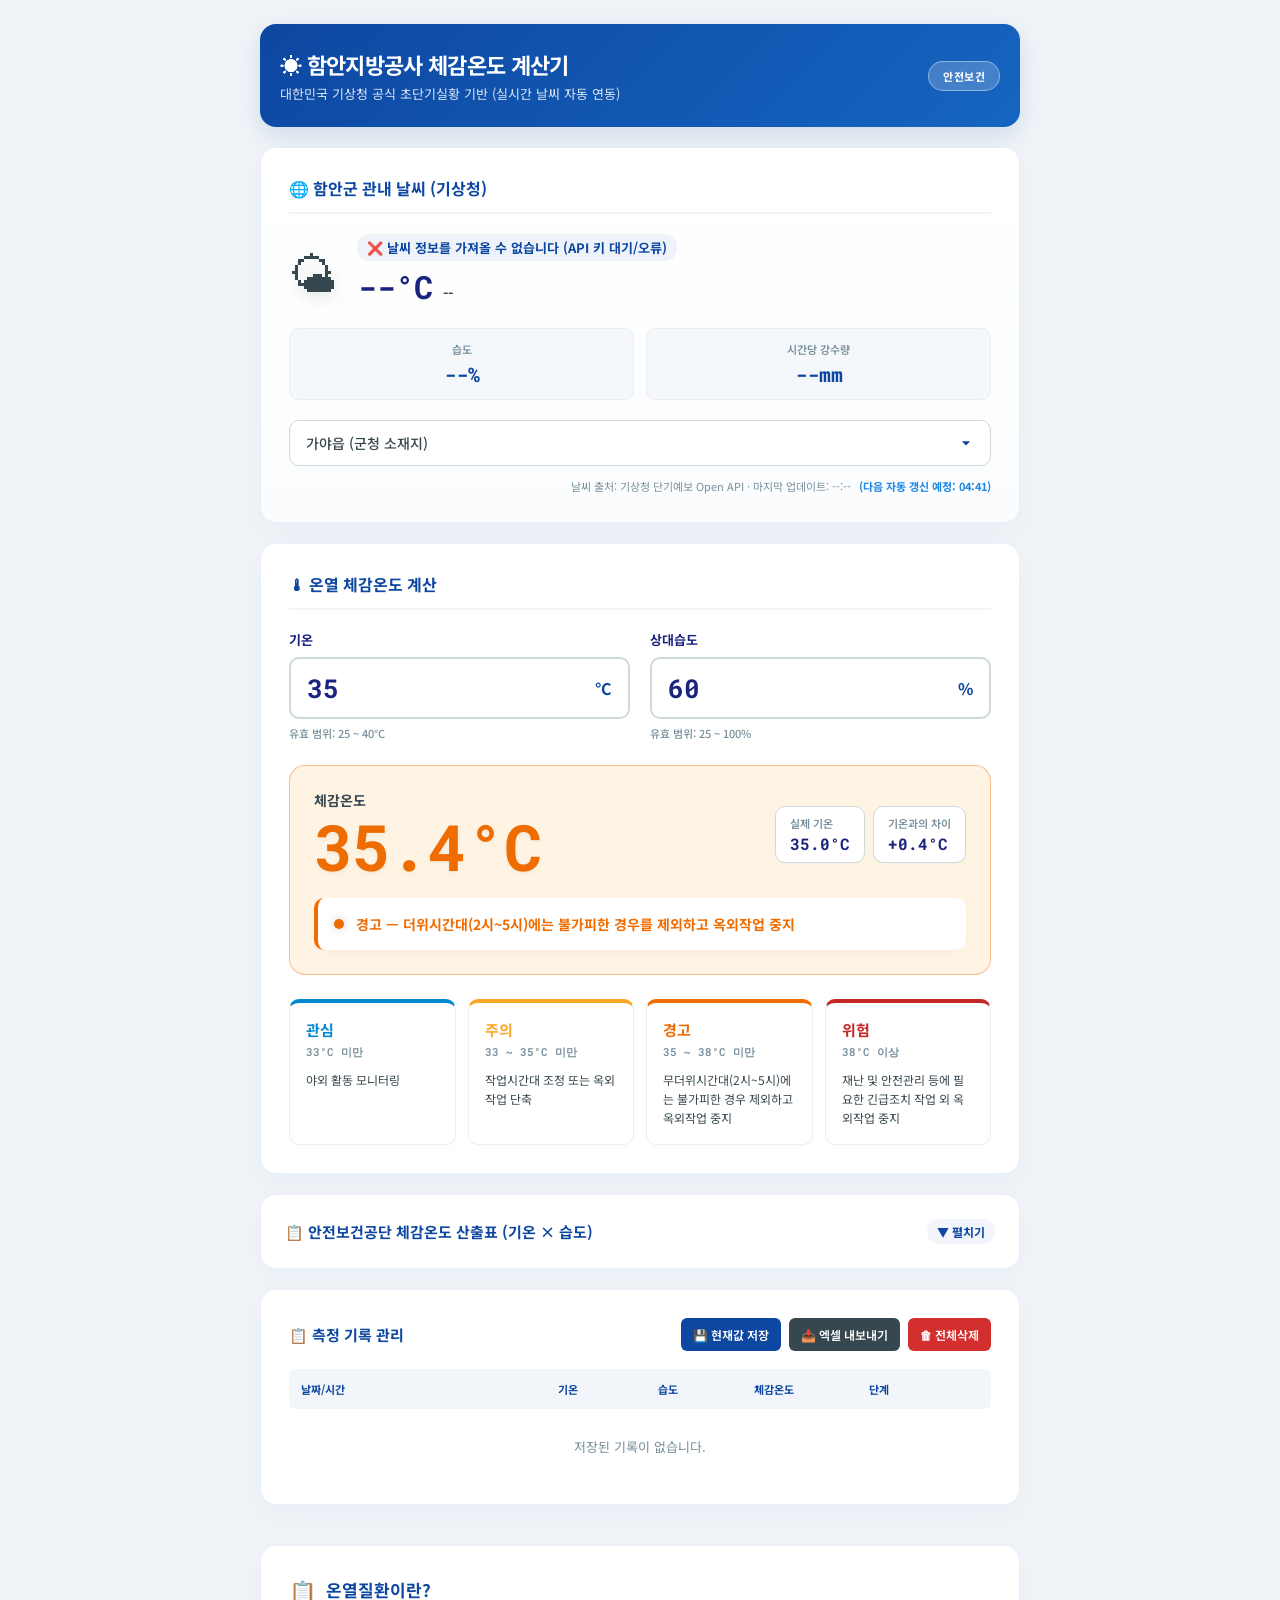
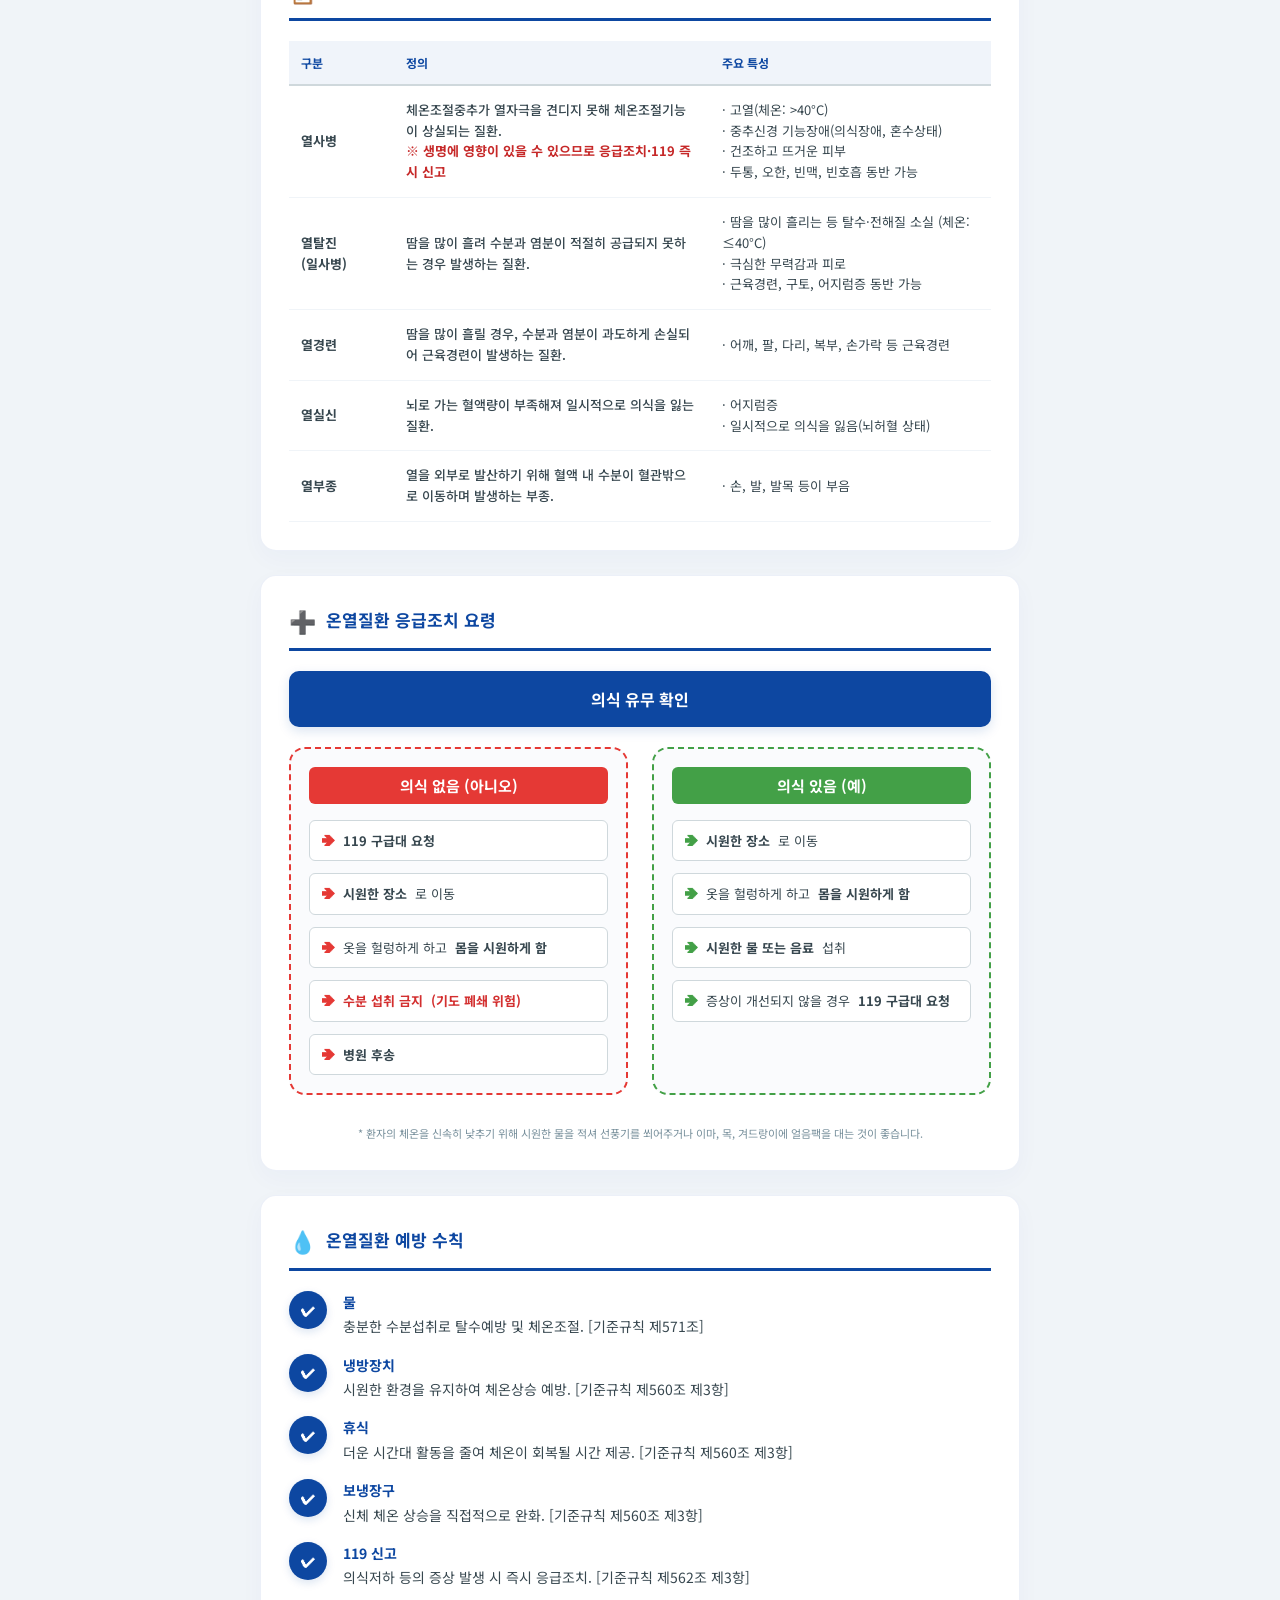
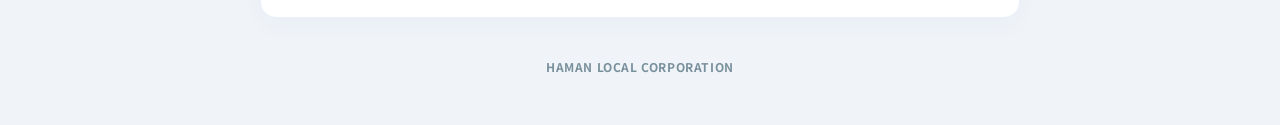
==== index.html.html @ 891bc08a "Add files via upload" ====
<!DOCTYPE html>
<html lang="ko">
<head>
<meta charset="UTF-8">
<meta name="viewport" content="width=device-width, initial-scale=1.0">
<link rel="manifest" href="manifest.json">
<meta name="theme-color" content="#0d47a1"> 
<script>
  if ('serviceWorker' in navigator) {
    navigator.serviceWorker.register('./service-worker.js');
  }
</script>
<title>함안지방공사 체감온도 계산기</title>
<style>
@import url('https://fonts.googleapis.com/css2?family=Noto+Sans+KR:wght@400;500;700&family=Roboto+Mono:wght@600;700&display=swap');

*, *::before, *::after { box-sizing: border-box; margin: 0; padding: 0; }

:root {
  --primary-blue: #0d47a1; 
  --primary-light: #1e88e5; 
  --accent-color: #ffb300;
  --white: #ffffff;
  --bg-color: #f0f4f8; 
  --card-bg: #ffffff;
  --card-border: rgba(13, 71, 161, 0.08);
  --text-dark: #1a237e;
  --text-body: #37474f;
  --text-muted: #78909c;
  --border-color: #cfd8dc;
  --radius-lg: 16px;
  --radius-md: 10px;
  --radius-sm: 6px;
}

body {
  font-family: 'Noto Sans KR', sans-serif;
  min-height: 100vh;
  background-color: var(--bg-color);
  display: flex;
  flex-direction: column;
  align-items: center;
  color: var(--text-body);
  padding: 0 20px 50px;
}

header {
  width: 100%;
  max-width: 760px;
  padding: 24px 20px;
  display: flex;
  align-items: center;
  justify-content: space-between;
  background: linear-gradient(135deg, var(--primary-blue), #1565c0);
  border-radius: var(--radius-lg);
  margin-top: 24px;
  margin-bottom: 20px;
  box-shadow: 0 8px 24px rgba(13, 71, 161, 0.15);
  color: var(--white);
}

.header-left h1 {
  font-size: 22px;
  font-weight: 700;
  letter-spacing: -0.03em;
}

.header-left p {
  font-size: 13px;
  opacity: 0.85;
  margin-top: 4px;
}

.kosha-badge {
  font-size: 11px;
  font-weight: 700;
  padding: 6px 14px;
  background-color: rgba(255, 255, 255, 0.2);
  border: 1px solid rgba(255, 255, 255, 0.4);
  color: var(--white);
  border-radius: 20px;
  letter-spacing: 0.04em;
}

.main-card {
  width: 100%;
  max-width: 760px;
  background-color: var(--card-bg);
  border: 1px solid var(--card-border);
  border-radius: var(--radius-lg);
  padding: 28px;
  margin-bottom: 20px;
  box-shadow: 0 10px 30px rgba(13, 71, 161, 0.04);
}

.card-title {
  font-size: 16px;
  font-weight: 700;
  color: var(--primary-blue);
  margin-bottom: 20px;
  padding-bottom: 12px;
  border-bottom: 2px solid var(--bg-color);
  display: flex;
  align-items: center;
  gap: 8px;
}

#weather-card {
  background: linear-gradient(to bottom, #ffffff, #fbfcfd);
}

.weather-header {
  display: flex;
  align-items: center;
  gap: 20px;
  margin-bottom: 20px;
}

#w-icon {
  font-size: 48px;
  filter: drop-shadow(0 4px 8px rgba(0,0,0,0.1));
}

.weather-info-main {
  flex-grow: 1;
}

#w-location {
  font-size: 13px;
  color: var(--primary-blue);
  font-weight: 700;
  background-color: rgba(13, 71, 161, 0.06);
  padding: 4px 10px;
  border-radius: 12px;
  display: inline-block;
  margin-bottom: 4px;
}

.w-temp-desc {
  display: flex;
  align-items: baseline;
  gap: 10px;
}

#w-temp {
  font-family: 'Roboto Mono', monospace;
  font-size: 32px;
  font-weight: 700;
  color: var(--text-dark);
}

#w-desc {
  font-size: 15px;
  color: var(--text-body);
  font-weight: 600;
}

.w-stats-group {
  display: grid;
  grid-template-columns: 1fr 1fr;
  gap: 12px;
  margin-bottom: 20px;
}

.w-stat-item {
  text-align: center;
  padding: 12px;
  background-color: rgba(13, 71, 161, 0.03);
  border: 1px solid rgba(13, 71, 161, 0.05);
  border-radius: var(--radius-md);
}

.w-stat-label {
  font-size: 11px;
  color: var(--text-muted);
  margin-bottom: 4px;
  font-weight: 600;
}

.w-stat-val {
  font-family: 'Roboto Mono', monospace;
  font-size: 20px;
  font-weight: 700;
  color: var(--primary-blue);
}

.weather-action {
  display: flex;
  gap: 10px;
}

select.haman-select {
  flex-grow: 1;
  font-family: inherit;
  font-size: 14px;
  font-weight: 500;
  padding: 12px 16px;
  border-radius: var(--radius-md);
  outline: none;
  background-color: var(--white);
  border: 1.5px solid var(--border-color);
  color: var(--text-body);
  transition: all 0.25s;
  cursor: pointer;
  -webkit-appearance: none;
  appearance: none;
  background-image: url('data:image/svg+xml;utf8,<svg fill="%230d47a1" height="24" viewBox="0 0 24 24" width="24" xmlns="http://www.w3.org/2000/svg"><path d="M7 10l5 5 5-5z"/><path d="M0 0h24v24H0z" fill="none"/></svg>');
  background-repeat: no-repeat;
  background-position: right 14px center;
  background-size: 20px;
}

select.haman-select:focus {
  border-color: var(--primary-blue);
  box-shadow: 0 0 0 3px rgba(13, 71, 161, 0.1);
}

.w-update-note {
  margin-top: 12px;
  font-size: 11px;
  color: var(--text-muted);
  text-align: right;
}

.input-grid {
  display: grid;
  grid-template-columns: 1fr 1fr;
  gap: 20px;
  margin-bottom: 24px;
}

.input-block label {
  display: block;
  font-size: 13px;
  font-weight: 700;
  color: var(--text-dark);
  margin-bottom: 8px;
}

.input-wrap {
  display: flex;
  align-items: center;
  background: var(--white);
  border: 2px solid var(--border-color);
  border-radius: var(--radius-md);
  overflow: hidden;
  transition: all 0.25s;
}

.input-wrap:focus-within {
  border-color: var(--primary-blue);
  box-shadow: 0 0 0 3px rgba(13, 71, 161, 0.1);
}

.input-wrap input[type=number] {
  flex: 1;
  border: none;
  background: transparent;
  outline: none;
  font-family: 'Roboto Mono', monospace;
  font-size: 26px;
  font-weight: 700;
  color: var(--text-dark);
  padding: 12px 16px;
}

.input-unit {
  font-size: 16px;
  font-weight: 700;
  color: var(--primary-blue);
  padding-right: 16px;
}

.range-hint {
  font-size: 11px;
  color: var(--text-muted);
  margin-top: 6px;
  font-weight: 500;
}

.result-container {
  background-color: var(--bg-color);
  border-radius: var(--radius-lg);
  padding: 24px;
  margin-bottom: 24px;
  border: 1px solid var(--border-color);
  transition: all 0.3s ease;
}

.result-main {
  display: flex;
  justify-content: space-between;
  align-items: center;
  gap: 20px;
  margin-bottom: 20px;
  flex-wrap: wrap;
}

.result-label {
  font-size: 14px;
  color: var(--text-body);
  font-weight: 700;
  margin-bottom: 4px;
}

.result-val {
  font-family: 'Roboto Mono', monospace;
  font-size: 64px;
  font-weight: 700;
  line-height: 1;
  text-shadow: 0 2px 4px rgba(0,0,0,0.05);
}

.sub-chips {
  display: flex;
  gap: 8px;
}

.chip {
  background: var(--white);
  border: 1px solid var(--border-color);
  border-radius: var(--radius-md);
  padding: 8px 14px;
  box-shadow: 0 2px 4px rgba(0,0,0,0.02);
}

.chip-label {
  font-size: 11px;
  color: var(--text-muted);
  margin-bottom: 2px;
  font-weight: 600;
}

.chip-val {
  font-family: 'Roboto Mono', monospace;
  font-size: 16px;
  font-weight: 700;
  color: var(--text-dark);
}

.status-badge {
  display: flex;
  align-items: center;
  gap: 12px;
  padding: 16px;
  border-radius: var(--radius-md);
  font-size: 14px;
  font-weight: 700;
  background-color: var(--white);
  box-shadow: 0 4px 10px rgba(0,0,0,0.02);
}

.status-dot {
  width: 10px;
  height: 10px;
  border-radius: 50%;
  flex-shrink: 0;
  box-shadow: 0 0 8px rgba(0,0,0,0.2);
}

.level-guide {
  display: grid;
  grid-template-columns: repeat(auto-fit, minmax(160px, 1fr));
  gap: 12px;
}

.level-item {
  background: var(--white);
  border: 1.5px solid #eceff1;
  border-radius: var(--radius-md);
  padding: 16px;
  box-shadow: 0 2px 6px rgba(0,0,0,0.02);
}

.lv-name {
  font-size: 15px;
  font-weight: 700;
  margin-bottom: 4px;
}

.lv-range {
  font-family: 'Roboto Mono', monospace;
  font-size: 11px;
  color: var(--text-muted);
  margin-bottom: 10px;
  font-weight: 600;
}

.lv-action {
  font-size: 12px;
  color: var(--text-body);
  line-height: 1.6;
}

.table-section {
  width: 100%;
  max-width: 760px;
  background-color: var(--card-bg);
  border: 1px solid var(--card-border);
  border-radius: var(--radius-lg);
  padding: 24px;
  box-shadow: 0 8px 24px rgba(13, 71, 161, 0.03);
  margin-bottom: 20px;
}

.table-toggle {
  display: flex;
  justify-content: space-between;
  align-items: center;
  cursor: pointer;
}

.table-toggle h2 {
  font-size: 15px;
  font-weight: 700;
  color: var(--primary-blue);
  display: flex;
  align-items: center;
  gap: 8px;
}

.toggle-arrow {
  font-size: 12px;
  color: var(--primary-blue);
  background: rgba(13, 71, 161, 0.05);
  padding: 4px 10px;
  border-radius: 12px;
  font-weight: 700;
}

.table-wrap {
  width: 100%;
  overflow-x: auto;
  -webkit-overflow-scrolling: touch;
  margin-top: 16px;
  border: 1px solid var(--border-color);
  border-radius: var(--radius-sm);
}

.haman-info-section {
  width: 100%;
  max-width: 760px;
  display: flex;
  flex-direction: column;
  gap: 24px;
  margin-top: 20px;
}

.info-block {
  background: var(--white);
  padding: 28px;
  border-radius: var(--radius-lg);
  border: 1px solid var(--card-border);
  box-shadow: 0 8px 24px rgba(13, 71, 161, 0.03);
  overflow-x: auto;
}

.info-title-group {
  display: flex;
  align-items: center;
  gap: 10px;
  margin-bottom: 20px;
  border-bottom: 3px solid var(--primary-blue);
  padding-bottom: 12px;
}

.info-icon {
  font-size: 22px;
}

.info-title {
  font-size: 17px;
  font-weight: 700;
  color: var(--primary-blue);
}

.disease-table {
  width: 100%;
  border-collapse: collapse;
  font-size: 13px;
  line-height: 1.6;
}

.disease-table th {
  background-color: rgba(13, 71, 161, 0.06);
  color: var(--primary-blue);
  font-weight: 700;
  text-align: left;
  padding: 12px;
  border-bottom: 2px solid var(--border-color);
  font-size: 12px;
}

.disease-table td {
  padding: 14px 12px;
  border-bottom: 1px solid #f0f4f8;
  color: var(--text-body);
}

.td-id { 
  font-weight: 700; 
  color: var(--primary-blue);
  white-space: nowrap;
}

.disease-desc { 
  font-weight: 500;
}

.prevention-steps {
  list-style: none;
  display: flex;
  flex-direction: column;
  gap: 16px;
}

.prevention-steps li {
  position: relative;
  padding-left: 54px;
  font-size: 14px;
  color: var(--text-body);
  line-height: 1.6;
}

.prevention-steps li::before {
  content: "✔";
  position: absolute;
  left: 0;
  top: 0;
  width: 38px;
  height: 38px;
  background-color: var(--primary-blue);
  color: var(--white);
  border-radius: 50%;
  display: flex;
  align-items: center;
  justify-content: center;
  font-weight: 700;
  font-size: 14px;
  box-shadow: 0 3px 8px rgba(13, 71, 161, 0.15);
}

.step-label {
  font-weight: 700;
  color: var(--primary-blue);
  margin-bottom: 2px;
  display: block;
}

.emergency-flow {
  display: flex;
  flex-direction: column;
  gap: 20px;
  margin-top: 15px;
}

.flow-start {
  background: var(--primary-blue);
  color: var(--white);
  padding: 16px;
  border-radius: var(--radius-md);
  text-align: center;
  font-weight: 700;
  font-size: 16px;
  box-shadow: 0 4px 12px rgba(13, 71, 161, 0.15);
}

.flow-split {
  display: grid;
  grid-template-columns: 1fr 1fr;
  gap: 24px;
}

@media (max-width: 600px) {
  .flow-split {
    grid-template-columns: 1fr;
  }
}

.flow-branch {
  border: 2px dashed var(--border-color);
  border-radius: var(--radius-lg);
  padding: 18px;
  position: relative;
  background-color: #fafbfd;
}

.flow-branch.no-consciousness {
  border-color: #e53935;
}

.flow-branch.yes-consciousness {
  border-color: #43a047;
}

.branch-title {
  font-size: 15px;
  font-weight: 700;
  text-align: center;
  padding: 8px;
  border-radius: var(--radius-sm);
  margin-bottom: 16px;
  color: var(--white);
}

.no-consciousness .branch-title {
  background-color: #e53935;
}

.yes-consciousness .branch-title {
  background-color: #43a047;
}

.flow-steps {
  display: flex;
  flex-direction: column;
  gap: 12px;
}

.flow-step {
  background: var(--white);
  border: 1px solid var(--border-color);
  padding: 10px 12px;
  border-radius: var(--radius-sm);
  font-size: 13px;
  line-height: 1.5;
  display: flex;
  align-items: flex-start;
  gap: 8px;
}

.flow-step::before {
  content: "➔";
  color: var(--primary-light);
  font-weight: 700;
}

.no-consciousness .flow-step::before {
  color: #e53935;
}

.yes-consciousness .flow-step::before {
  color: #43a047;
}

.flow-footer {
  text-align: center;
  font-size: 11px;
  color: var(--text-muted);
  margin-top: 10px;
  line-height: 1.5;
}

.record-btn-group {
  display: flex;
  gap: 8px;
}

button.rec-ctrl-btn {
  font-family: inherit;
  font-size: 12px;
  font-weight: 600;
  padding: 8px 12px;
  border: none;
  border-radius: var(--radius-sm);
  cursor: pointer;
  transition: all 0.2s;
  color: var(--white);
}

button.btn-save { background-color: var(--primary-blue); }
button.btn-save:hover { background-color: #0d3b8e; }
button.btn-excel { background-color: #37474f; }
button.btn-excel:hover { background-color: #263238; }
button.btn-delete { background-color: #d32f2f; }
button.btn-delete:hover { background-color: #c62828; }

.source-note {
  margin-top: 40px;
  font-size: 12px;
  color: var(--text-muted);
  font-weight: 700;
  text-transform: uppercase;
  letter-spacing: 0.05em;
}

</style>
</head>
<body>

<header>
  <div class="header-left">
    <h1>☀️ 함안지방공사 체감온도 계산기</h1>
    <p>대한민국 기상청 공식 초단기실황 기반 (실시간 날씨 자동 연동)</p>
  </div>
  <span class="kosha-badge">안전보건</span>
</header>

<div id="weather-card" class="main-card">
  <div class="card-title">🌐 함안군 관내 날씨 (기상청)</div>
  <div class="weather-header">
    <span id="w-icon">🌤</span>
    <div class="weather-info-main">
      <div id="w-location">📍 날씨 정보를 로드 중입니다.</div>
      <div class="w-temp-desc">
        <span id="w-temp">--°C</span>
        <span id="w-desc">--</span>
      </div>
    </div>
  </div>
  <div class="w-stats-group">
    <div class="w-stat-item"><div class="w-stat-label">습도</div><div id="w-humid" class="w-stat-val">--%</div></div>
    <div class="w-stat-item"><div class="w-stat-label">시간당 강수량</div><div id="w-wind" class="w-stat-val">--mm</div></div>
  </div>
  <div class="weather-action">
    <select id="haman-select" class="haman-select" onchange="changeHamanRegion()">
      <option value="">-- 함안군 읍·면 선택 --</option>
      <option value="가야읍">가야읍 (군청 소재지)</option>
      <option value="칠원읍">칠원읍</option>
      <option value="함안면">함안면</option>
      <option value="군북면">군북면</option>
      <option value="법수면">법수면</option>
      <option value="대산면">대산면</option>
      <option value="칠서면">칠서면</option>
      <option value="칠북면">칠북면</option>
      <option value="산인면">산인면</option>
      <option value="여항면">여항면</option>
    </select>
  </div>
  <div class="w-update-note">
    날씨 출처: 기상청 단기예보 Open API · 
    <span id="w-update-time">마지막 업데이트: --:--</span> 
    <span id="w-next-schedule" style="margin-left: 5px; color: var(--primary-light); font-weight: 700;"></span>
  </div>
</div>

<div class="main-card">
  <div class="card-title">🌡 온열 체감온도 계산</div>
  <div class="input-grid">
    <div class="input-block">
      <label>기온</label>
      <div class="input-wrap">
        <input type="number" id="hi-temp" value="35" min="25" max="40" step="0.5" oninput="calc()">
        <span class="input-unit">°C</span>
      </div>
      <div class="range-hint">유효 범위: 25 ~ 40°C</div>
    </div>
    <div class="input-block">
      <label>상대습도</label>
      <div class="input-wrap">
        <input type="number" id="hi-rh" value="60" min="25" max="100" step="1" oninput="calc()">
        <span class="input-unit">%</span>
      </div>
      <div class="range-hint">유효 범위: 25 ~ 100%</div>
    </div>
  </div>
  
  <div class="result-container" id="result-box">
    <div class="result-main">
      <div>
        <div class="result-label">체감온도</div>
        <div class="result-val" id="r-val">—</div>
      </div>
      <div class="sub-chips">
        <div class="chip">
          <div class="chip-label">실제 기온</div>
          <div class="chip-val" id="r-actual">35.0°C</div>
        </div>
        <div class="chip">
          <div class="chip-label">기온과의 차이</div>
          <div class="chip-val" id="r-diff">—</div>
        </div>
      </div>
    </div>
    <div class="status-badge" id="r-badge">
      <div class="status-dot" id="r-dot"></div>
      <span id="r-text">—</span>
    </div>
  </div>
  
  <div class="level-guide">
    <div class="level-item" style="border-top: 4px solid #0288d1;">
      <div class="lv-name" style="color:#0288d1;">관심</div>
      <div class="lv-range">33°C 미만</div>
      <div class="lv-action">야외 활동 모니터링</div>
    </div>
    <div class="level-item" style="border-top: 4px solid #f9a825;">
      <div class="lv-name" style="color:#f9a825;">주의</div>
      <div class="lv-range">33 ~ 35°C 미만</div>
      <div class="lv-action">작업시간대 조정 또는 옥외작업 단축</div>
    </div>
    <div class="level-item" style="border-top: 4px solid #ef6c00;">
      <div class="lv-name" style="color:#ef6c00;">경고</div>
      <div class="lv-range">35 ~ 38°C 미만</div>
      <div class="lv-action">무더위시간대(2시~5시)에는 불가피한 경우 제외하고 옥외작업 중지</div>
    </div>
    <div class="level-item" style="border-top: 4px solid #c62828;">
      <div class="lv-name" style="color:#c62828;">위험</div>
      <div class="lv-range">38°C 이상</div>
      <div class="lv-action">재난 및 안전관리 등에 필요한 긴급조치 작업 외 옥외작업 중지</div>
    </div>
  </div>
</div>

<div class="table-section">
  <div class="table-toggle" onclick="toggleTable()">
    <h2>📋 안전보건공단 체감온도 산출표 (기온 × 습도)</h2>
    <span class="toggle-arrow" id="t-arrow">▼ 펼치기</span>
  </div>
  <div class="table-wrap" id="table-wrap" style="display:none;"><table id="ref-table"></table></div>
</div>

<div class="main-card" style="overflow-x: auto;">
  <div style="display:flex; justify-content:space-between; align-items:center; margin-bottom:18px; flex-wrap:wrap; gap:10px;">
    <h2 style="font-size:15px; font-weight:700; color:var(--primary-blue);">📋 측정 기록 관리</h2>
    <div class="record-btn-group">
      <button onclick="saveRecord()" class="rec-ctrl-btn btn-save">💾 현재값 저장</button>
      <button onclick="exportCSV()" class="rec-ctrl-btn btn-excel">📥 엑셀 내보내기</button>
      <button onclick="clearRecords()" class="rec-ctrl-btn btn-delete">🗑 전체삭제</button>
    </div>
  </div>
  <div style="display:grid; grid-template-columns:1.8fr 0.8fr 0.8fr 0.9fr 0.8fr 0.4fr; min-width: 500px; gap:4px; padding:12px; background-color:rgba(13, 71, 161, 0.05); border-radius:var(--radius-sm); margin-bottom:8px; font-size:11px; font-weight:700; color:var(--primary-blue);">
    <span>날짜/시간</span><span style="text-align:center;">기온</span><span style="text-align:center;">습도</span><span style="text-align:center;">체감온도</span><span style="text-align:center;">단계</span><span></span>
  </div>
  <div id="record-list" style="min-width: 500px;"></div>
</div>

<div class="haman-info-section">
  <div class="info-block">
    <div class="info-title-group">
      <span class="info-icon">📋</span>
      <h3 class="info-title">온열질환이란?</h3>
    </div>
    <div style="width: 100%; overflow-x: auto; -webkit-overflow-scrolling: touch;">
      <table class="disease-table" style="min-width: 550px;">
        <thead>
          <tr>
            <th class="th-id" style="width: 15%;">구분</th>
            <th style="width: 45%;">정의</th>
            <th style="width: 40%;">주요 특성</th>
          </tr>
        </thead>
        <tbody>
          <tr>
            <td class="td-id">열사병</td>
            <td class="disease-desc">체온조절중추가 열자극을 견디지 못해 체온조절기능이 상실되는 질환.<br><span style="color:#c62828; font-weight:700;">※ 생명에 영향이 있을 수 있으므로 응급조치·119 즉시 신고</span></td>
            <td>· 고열(체온: &gt;40°C)<br>· 중추신경 기능장애(의식장애, 혼수상태)<br>· 건조하고 뜨거운 피부<br>· 두통, 오한, 빈맥, 빈호흡 동반 가능</td>
          </tr>
          <tr>
            <td class="td-id">열탈진<br>(일사병)</td>
            <td class="disease-desc">땀을 많이 흘려 수분과 염분이 적절히 공급되지 못하는 경우 발생하는 질환.</td>
            <td>· 땀을 많이 흘리는 등 탈수·전해질 소실 (체온: ≤40°C)<br>· 극심한 무력감과 피로<br>· 근육경련, 구토, 어지럼증 동반 가능</td>
          </tr>
          <tr>
            <td class="td-id">열경련</td>
            <td class="disease-desc">땀을 많이 흘릴 경우, 수분과 염분이 과도하게 손실되어 근육경련이 발생하는 질환.</td>
            <td>· 어깨, 팔, 다리, 복부, 손가락 등 근육경련</td>
          </tr>
          <tr>
            <td class="td-id">열실신</td>
            <td class="disease-desc">뇌로 가는 혈액량이 부족해져 일시적으로 의식을 잃는 질환.</td>
            <td>· 어지럼증<br>· 일시적으로 의식을 잃음(뇌허혈 상태)</td>
          </tr>
          <tr>
            <td class="td-id">열부종</td>
            <td class="disease-desc">열을 외부로 발산하기 위해 혈액 내 수분이 혈관밖으로 이동하며 발생하는 부종.</td>
            <td>· 손, 발, 발목 등이 부음</td>
          </tr>
        </tbody>
      </table>
    </div>
  </div>
  
  <div class="info-block">
    <div class="info-title-group">
      <span class="info-icon">➕</span>
      <h3 class="info-title">온열질환 응급조치 요령</h3>
    </div>
    <div class="emergency-flow">
      <div class="flow-start">의식 유무 확인</div>
      <div class="flow-split">
        <div class="flow-branch no-consciousness">
          <div class="branch-title">의식 없음 (아니오)</div>
          <div class="flow-steps">
            <div class="flow-step"><strong>119 구급대 요청</strong></div>
            <div class="flow-step"><strong>시원한 장소</strong>로 이동</div>
            <div class="flow-step">옷을 헐렁하게 하고 <strong>몸을 시원하게 함</strong></div>
            <div class="flow-step" style="color: #d32f2f; font-weight: 700;"><strong>수분 섭취 금지</strong> (기도 폐쇄 위험)</div>
            <div class="flow-step"><strong>병원 후송</strong></div>
          </div>
        </div>
        <div class="flow-branch yes-consciousness">
          <div class="branch-title">의식 있음 (예)</div>
          <div class="flow-steps">
            <div class="flow-step"><strong>시원한 장소</strong>로 이동</div>
            <div class="flow-step">옷을 헐렁하게 하고 <strong>몸을 시원하게 함</strong></div>
            <div class="flow-step"><strong>시원한 물 또는 음료</strong> 섭취</div>
            <div class="flow-step">증상이 개선되지 않을 경우 <strong>119 구급대 요청</strong></div>
          </div>
        </div>
      </div>
      <div class="flow-footer">
        * 환자의 체온을 신속히 낮추기 위해 시원한 물을 적셔 선풍기를 쐬어주거나 이마, 목, 겨드랑이에 얼음팩을 대는 것이 좋습니다.
      </div>
    </div>
  </div>

  <div class="info-block">
    <div class="info-title-group">
      <span class="info-icon">💧</span>
      <h3 class="info-title">온열질환 예방 수칙</h3>
    </div>
    <ul class="prevention-steps">
      <li>
        <span class="step-label">물</span>
        충분한 수분섭취로 탈수예방 및 체온조절. [기준규칙 제571조]
      </li>
      <li>
        <span class="step-label">냉방장치</span>
        시원한 환경을 유지하여 체온상승 예방. [기준규칙 제560조 제3항]
      </li>
      <li>
        <span class="step-label">휴식</span>
        더운 시간대 활동을 줄여 체온이 회복될 시간 제공. [기준규칙 제560조 제3항]
      </li>
      <li>
        <span class="step-label">보냉장구</span>
        신체 체온 상승을 직접적으로 완화. [기준규칙 제560조 제3항]
      </li>
      <li>
        <span class="step-label">119 신고</span>
        의식저하 등의 증상 발생 시 즉시 응급조치. [기준규칙 제562조 제3항]
      </li>
    </ul>
  </div>
</div>

<p class="source-note">Haman Local Corporation</p>

<script>
// 🔑 사용자가 제공한 안전한 기상청 API 일반 인증키가 자동으로 바인딩되었습니다.
const KMA_SERVICE_KEY = "44156b570bbc06d16ce6277aafea92d3b197def09286b9c5c0f7e1d4d625b316";

// 함안군 읍면의 실제 위경도 좌표 데이터 (기상청 격자 x, y 자동 변환 알고리즘 작동용)
const HAMAN_COORDS = {
  "가야읍": { lat: 35.2725, lng: 128.4064 },
  "칠원읍": { lat: 35.3117, lng: 128.5133 },
  "함안면": { lat: 35.2344, lng: 128.4111 },
  "군북면": { lat: 35.2633, lng: 128.3247 },
  "법수면": { lat: 35.3236, lng: 128.3761 },
  "대산면": { lat: 35.3789, lng: 128.4239 },
  "칠서면": { lat: 35.3683, lng: 128.4908 },
  "칠북면": { lat: 35.3622, lng: 128.5361 },
  "산인면": { lat: 35.2756, lng: 128.4636 },
  "여항면": { lat: 35.1958, lng: 128.4186 }
};

// 기상청 특수 격자 좌표 변환 공식 (위경도 -> X, Y 격자)
function dfs_xy_conv(code, v1, v2) {
  var RE = 6371.00877; 
  var GRID = 5.0; 
  var SLAT1 = 30.0; 
  var SLAT2 = 60.0; 
  var OLON = 126.0; 
  var OLAT = 38.0; 
  var XO = 43; 
  var YO = 136; 

  var DEGRAD = Math.PI / 180.0;

  var re = RE / GRID;
  var slat1 = SLAT1 * DEGRAD;
  var slat2 = SLAT2 * DEGRAD;
  var olon = OLON * DEGRAD;
  var olat = OLAT * DEGRAD;

  var sn = Math.tan(Math.PI * 0.25 + slat2 * 0.5) / Math.tan(Math.PI * 0.25 + slat1 * 0.5);
  sn = Math.log(Math.cos(slat1) / Math.cos(slat2)) / Math.log(sn);
  var sf = Math.tan(Math.PI * 0.25 + slat1 * 0.5);
  sf = Math.pow(sf, sn) * Math.cos(slat1) / sn;
  var ro = Math.tan(Math.PI * 0.25 + olat * 0.5);
  ro = re * sf / Math.pow(ro, sn);
  var rs = {};
  if (code == "toXY") {
    rs['lat'] = v1;
    rs['lng'] = v2;
    var ra = Math.tan(Math.PI * 0.25 + (v1) * DEGRAD * 0.5);
    ra = re * sf / Math.pow(ra, sn);
    var theta = v2 * DEGRAD - olon;
    if (theta > Math.PI) theta -= 2.0 * Math.PI;
    if (theta < -Math.PI) theta += 2.0 * Math.PI;
    theta *= sn;
    rs['x'] = Math.floor(ra * Math.sin(theta) + XO + 0.5);
    rs['y'] = Math.floor(ro - ra * Math.cos(theta) + YO + 0.5);
  }
  return rs;
}

const TEMPS=[25,26,27,28,29,30,31,32,33,34,35,36,37,38,39,40];
const RHS=[25,30,35,40,45,50,55,60,65,70,75,80,85,90,95,100];
const TABLE={  
  25:[22.2,22.8,23.3,23.8,24.2,24.6,25.1,25.5,25.9,26.2,26.6,27.0,27.3,27.7,28.0,28.4],  
  26:[23.1,23.7,24.2,24.7,25.2,25.6,26.0,26.5,26.9,27.2,27.6,28.0,28.4,28.7,29.1,29.4],  
  27:[24.0,24.6,25.2,25.7,26.1,26.6,27.0,27.5,27.9,28.2,28.6,29.0,29.4,29.7,30.1,30.5],  
  28:[24.9,25.5,26.1,26.6,27.1,27.6,28.0,28.5,28.9,29.3,29.7,30.0,30.4,30.8,31.1,31.5],  
  29:[25.8,26.5,27.0,27.6,28.1,28.6,29.0,29.5,29.9,30.3,30.7,31.1,31.4,31.8,32.2,32.6],  
  30:[26.7,27.4,27.9,28.5,29.0,29.5,30.0,30.4,30.9,31.3,31.7,32.1,32.5,32.9,33.2,33.6],  
  31:[27.6,28.3,28.9,29.5,30.0,30.5,31.0,31.5,32.0,32.3,32.7,33.1,33.5,33.9,34.3,34.6],  
  32:[28.5,29.2,29.9,30.4,31.0,31.5,32.0,32.5,33.0,33.3,33.8,34.1,34.5,34.9,35.3,35.7],  
  33:[29.5,30.2,30.8,31.4,32.0,32.5,33.0,33.5,33.9,34.3,34.8,35.2,35.6,36.0,36.4,36.7],  
  34:[30.4,31.1,31.8,32.4,32.9,33.5,34.0,34.5,34.9,35.4,35.8,36.2,36.6,37.0,37.4,37.8],  
  35:[31.3,32.0,32.7,33.3,33.9,34.5,35.0,35.4,35.9,36.4,36.8,37.2,37.7,38.1,38.5,38.9],  
  36:[32.2,32.9,33.6,34.3,34.9,35.4,36.0,36.4,36.9,37.4,37.8,38.3,38.7,39.1,39.5,39.9],  
  37:[33.1,33.9,34.6,35.3,35.9,36.4,37.0,37.5,38.0,38.4,38.9,39.3,39.7,40.2,40.6,41.0],  
  38:[34.0,34.8,35.6,36.2,36.9,37.4,38.0,38.5,38.9,39.5,39.9,40.4,40.8,41.2,41.6,42.0],  
  39:[35.0,35.8,36.5,37.2,37.8,38.4,39.0,39.4,40.0,40.5,40.9,41.4,41.8,42.3,42.7,43.1],  
  40:[35.9,36.7,37.5,38.2,38.8,39.4,40.0,40.5,41.0,41.5,42.0,42.4,42.9,43.3,43.7,44.1]
};

function getLevel(v){  
  if(v<33) return {key:'safe',dot:'#0288d1',bg:'rgba(187,222,251,0.15)',border:'rgba(2,136,209,0.3)',text:'관심 — 야외 활동 모니터링'};  
  if(v<35) return {key:'watch',dot:'#f9a825',bg:'rgba(255,249,196,0.35)',border:'rgba(249,168,37,0.4)',text:'주의 — 작업시간대 조정 또는 옥외작업 단축'};  
  if(v<38) return {key:'warn',dot:'#ef6c00',bg:'rgba(255,224,178,0.35)',border:'rgba(239,108,0,0.4)',text:'경고 — 더위시간대(2시~5시)에는 불가피한 경우를 제외하고 옥외작업 중지'};  
  return {key:'danger',dot:'#c62828',bg:'rgba(255,205,210,0.35)',border:'rgba(211,47,47,0.4)',text:'위험 — 재난 및 안전관리 등에 필요한 긴급조치 작업 외 옥외작업 중지'};
}

function cellColor(v){
  if(v<33) return'color:#0277bd;';
  if(v<35) return'color:#f57f17;';
  if(v<38) return'color:#e64a19;';
  return'color:#c62828;';
}

function clamp(v,lo,hi){return Math.max(lo,Math.min(hi,v));}
function lerp(a,b,t){return a+(b-a)*t;}

function bilinear(T,RH){  
  T=clamp(T,25,40);RH=clamp(RH,25,100);  
  let ti=TEMPS.findIndex(v=>v>=T);if(ti<0)ti=TEMPS.length-1;  
  let ri=RHS.findIndex(v=>v>=RH);if(ri<0)ri=RHS.length-1;  
  const t0=Math.max(0,ti-1),t1=ti,r0=Math.max(0,ri-1),r1=ri;  
  const tF=TEMPS[t0]===TEMPS[t1]?0:(T-TEMPS[t0])/(TEMPS[t1]-TEMPS[t0]);  
  const rF=RHS[r0]===RHS[r1]?0:(RH-RHS[r0])/(RHS[r1]-RHS[r0]);  
  return lerp(lerp(TABLE[TEMPS[t0]][r0],TABLE[TEMPS[t0]][r1],rF),lerp(TABLE[TEMPS[t1]][r0],TABLE[TEMPS[t1]][r1],rF),tF);
}

let curT=35,curRH=60;

function calc(){  
  const T=parseFloat(document.getElementById('hi-temp').value);  
  const RH=parseFloat(document.getElementById('hi-rh').value);  
  if(isNaN(T)||isNaN(RH))return;  
  curT=T;curRH=RH;  
  const hi=bilinear(T,RH),diff=hi-T,lv=getLevel(hi);  
  document.getElementById('r-val').textContent=hi.toFixed(1)+'°C';  
  document.getElementById('r-actual').textContent=T.toFixed(1)+'°C';  
  document.getElementById('r-diff').textContent=(diff>=0?'+':'')+diff.toFixed(1)+'°C';  
  document.getElementById('r-val').style.color=lv.dot;  
  
  const box=document.getElementById('result-box');
  box.style.backgroundColor=lv.bg;
  box.style.borderColor=lv.border;
  
  const badge=document.getElementById('r-badge');  
  badge.style.borderLeft='4px solid ' + lv.dot;
  
  document.getElementById('r-dot').style.background=lv.dot;  
  document.getElementById('r-text').textContent=lv.text;  
  document.getElementById('r-text').style.color=lv.dot;
  
  if(document.getElementById('table-wrap').classList.contains('open'))highlightTable(T,RH);
}

function buildTable(){  
  const tbl=document.getElementById('ref-table');  
  let html='<thead><tr><th>습도↓ 기온→</th>';  
  TEMPS.forEach(t=>html+=`<th>${t}°C</th>`);  
  html+='</tr></thead><tbody>';  
  RHS.forEach((rh,ri)=>{    
    html+=`<tr><td class="th-rh">${rh}%</td>`;    
    TEMPS.forEach((t,ti)=>{const v=TABLE[t][ri];html+=`<td id="cell-${ti}-${ri}" style="${cellColor(v)}">${v.toFixed(1)}</td>`;});    
    html+='</tr>';  
  });  
  tbl.innerHTML=html+'</tbody>';
}

function highlightTable(T,RH){  
  document.querySelectorAll('td.highlight').forEach(el=>el.classList.remove('highlight'));  
  const ti=TEMPS.findIndex(v=>v>=T),ri=RHS.findIndex(v=>v>=RH);  
  if(ti>=0&&ri>=0){const cell=document.getElementById(`cell-${ti}-${ri}`);if(cell)cell.classList.add('highlight');}
}

function toggleTable(){  
  const wrap=document.getElementById('table-wrap'),arrow=document.getElementById('t-arrow');  
  wrap.classList.toggle('open');  
  wrap.style.display = wrap.classList.contains('open') ? 'block' : 'none';
  arrow.textContent=wrap.classList.contains('open')?'▲ 접기':'▼ 펼치기';  
  if(wrap.classList.contains('open')&&!document.querySelector('#ref-table th')){buildTable();highlightTable(curT,curRH);}
}

let records=JSON.parse(localStorage.getItem('heatRecords')||'[]');

function saveRecord(){  
  const T=parseFloat(document.getElementById('hi-temp').value);  
  const RH=parseFloat(document.getElementById('hi-rh').value);  
  if(isNaN(T)||isNaN(RH))return;  
  const hi=bilinear(T,RH),now=new Date();  
  const dateStr=now.getFullYear()+'.'+String(now.getMonth()+1).padStart(2,'0')+'.'+String(now.getDate()).padStart(2,'0')+' '+String(now.getHours()).padStart(2,'0')+':'+String(now.getMinutes()).padStart(2,'0');  
  records.unshift({date:dateStr,temp:T,rh:RH,hi:hi.toFixed(1),level:getLevel(hi).key});  
  localStorage.setItem('heatRecords',JSON.stringify(records));renderRecords();
}

function deleteRecord(idx){records.splice(idx,1);localStorage.setItem('heatRecords',JSON.stringify(records));renderRecords();}

function clearRecords(){if(!confirm('모든 기록을 삭제하시겠습니까?'))return;records=[];localStorage.setItem('heatRecords',JSON.stringify(records));renderRecords();}

function levelLabel(k){return{safe:'관심',watch:'주의',warn:'경고',danger:'위험'}[k]||k;}

function levelDot(k){return{safe:'#0288d1',watch:'#f9a825',warn:'#ef6c00',danger:'#c62828'}[k]||'#999';}

function renderRecords(){  
  const wrap=document.getElementById('record-list');  
  if(records.length===0){wrap.innerHTML='<p style="text-align:center;color:var(--text-muted);font-size:13px;padding:20px 0;">저장된 기록이 없습니다.</p>';return;}  
  wrap.innerHTML=records.map((r,i)=>`<div class="rec-row" style="display:grid;grid-template-columns:1.8fr 0.8fr 0.8fr 0.9fr 0.8fr 0.4fr;gap:4px;padding:10px;border-bottom:1px solid #eeeeee;align-items:center;font-size:12px;color:var(--text-body);"><span class="rec-date" style="color:var(--text-muted);font-size:11px;">${r.date}</span><span class="rec-val" style="text-align:center; font-family:'Roboto Mono',monospace;">${r.temp}°C</span><span class="rec-val" style="text-align:center; font-family:'Roboto Mono',monospace;">${r.rh}%</span><span class="rec-hi" style="text-align:center; font-family:'Roboto Mono',monospace; font-weight:700;">${r.hi}°C</span><span class="rec-lv" style="text-align:center; font-weight:700; color:${levelDot(r.level)}">${levelLabel(r.level)}</span><button class="rec-del" onclick="deleteRecord(${i})" style="background:none; border:none; color:#dc3545; cursor:pointer; font-size:14px; text-align:center;">✕</button></div>`).join('');
}

function exportCSV(){  
  if(records.length===0){alert('저장된 기록이 없습니다.');return;}  
  const BOM='\uFEFF',header='날짜,기온(°C),상대습도(%),체감온도(°C),단계\n';  
  const rows=records.map(r=>`${r.date},${r.temp},${r.rh},${r.hi},${levelLabel(r.level)}`).join('\n');  
  const blob=new Blob([BOM+header+rows],{type:'text/csv;charset=utf-8;'});  
  const url=URL.createObjectURL(blob),a=document.createElement('a');  
  a.href=url;a.download='체감온도기록_'+new Date().toISOString().slice(0,10)+'.csv';a.click();URL.revokeObjectURL(url);
}

// 🌟 UI 업데이트 분리 및 로컬 캐싱 기능 적용 (체감속도 0초 구현)
function updateWeatherUI(temp, rh, rn1, timeStr, cityName, isCached = false) {
  document.getElementById('hi-temp').value = temp;
  document.getElementById('hi-rh').value = rh;
  calc(); 

  document.getElementById('w-temp').textContent = temp + '°C';    
  document.getElementById('w-humid').textContent = rh + '%';    
  document.getElementById('w-wind').textContent = (rn1 > 0 ? rn1 : 0) + ' mm';    
  
  let icon = "☀️";
  let desc = "맑음";
  if (rn1 > 0) { icon = "🌧"; desc = "비"; }
  else if (temp >= 33) { icon = "🔥"; desc = "폭염"; }
  else if (temp >= 25) { icon = "🌤"; desc = "더움"; }

  document.getElementById('w-icon').textContent = icon;    
  document.getElementById('w-desc').textContent = desc;    
  
  const updateEl = document.getElementById('w-update-time');
  if (updateEl) {
    updateEl.textContent = '마지막 업데이트: ' + timeStr + (isCached ? ' (캐시)' : '');
  }
  
  document.getElementById('w-location').textContent = '📍 함안군 ' + cityName + ' (기상청 공식 실황)';
}

// 🌟 기상청 초단기실황 API 호출 로직 (초고속 성능 개선)
async function fetchWeatherByCoords(lat, lng, cityName) {  
  const cacheKey = `kma_weather_${cityName}`;
  const cached = localStorage.getItem(cacheKey);
  
  // [속도 개선 핵심] 로컬 저장된 이전 정보가 있다면 0초만에 즉시 화면에 띄웁니다.
  if (cached) {
    try {
      const parsed = JSON.parse(cached);
      // 1시간 이내에 수집한 임시 캐시 데이터가 있으면 화면 로딩 대기시간을 방지하기 위해 선 반영
      if (Date.now() - parsed.timestamp < 60 * 60 * 1000) {
        updateWeatherUI(parsed.temp, parsed.rh, parsed.rn1, parsed.timeStr, cityName, true);
      }
    } catch(e) {
      console.error(e);
    }
  } else {
    document.getElementById('w-location').textContent = '📍 함안군 ' + cityName + ' 날씨 로드 중...';
  }
  
  try {    
    const gridObj = dfs_xy_conv("toXY", lat, lng);
    const nx = gridObj.x;
    const ny = gridObj.y;

    const now = new Date();
    let year = now.getFullYear();
    let month = String(now.getMonth() + 1).padStart(2, '0');
    let day = String(now.getDate()).padStart(2, '0');
    
    let hour = now.getHours();
    let min = now.getMinutes();
    
    // 기상청 초단기실황 업데이트(매시각 40분) 반영 분기처리
    if (min < 40) {
      hour -= 1;
      if (hour < 0) {
        hour = 23;
        const prevDay = new Date(now);
        prevDay.setDate(now.getDate() - 1);
        year = prevDay.getFullYear();
        month = String(prevDay.getMonth() + 1).padStart(2, '0');
        day = String(prevDay.getDate()).padStart(2, '0');
      }
    }
    
    const baseDate = `${year}${month}${day}`;
    const baseTime = String(hour).padStart(2, '0') + "00";

    const url = `https://apis.data.go.kr/1360000/VilageFcstInfoService_2.0/getUltraSrtNcst` +
                `?serviceKey=${encodeURIComponent(KMA_SERVICE_KEY)}` +
                `&pageNo=1&numOfRows=1000&dataType=JSON` +
                `&base_date=${baseDate}&base_time=${baseTime}&nx=${nx}&ny=${ny}`;

    const res = await fetch(url);
    const data = await res.json();
    
    if (data.response && data.response.header.resultCode === "00") {
      const items = data.response.body.items.item;
      let T1H = null;
      let REH = null;
      let RN1 = null;

      items.forEach(item => {
        if (item.category === "T1H") T1H = parseFloat(item.obsrValue);
        if (item.category === "REH") REH = parseFloat(item.obsrValue);
        if (item.category === "RN1") RN1 = parseFloat(item.obsrValue);
      });

      if (T1H !== null && REH !== null) {
        const timeStr = String(now.getHours()).padStart(2, '0') + ':' + String(now.getMinutes()).padStart(2, '0');
        
        // 새로 가져온 데이터를 브라우저 임시 저장소에 세팅 (0초 로딩용 캐시)
        const weatherData = { temp: T1H, rh: REH, rn1: RN1, timeStr: timeStr, timestamp: Date.now() };
        localStorage.setItem(cacheKey, JSON.stringify(weatherData));
        
        // 최신 정보로 완벽하게 갱신
        updateWeatherUI(T1H, REH, RN1, timeStr, cityName, false);
      } else {
        throw new Error("필수 데이터 누락");
      }
    } else {
      throw new Error(data.response ? data.response.header.resultMsg : "기상청 통신오류");
    }
  } catch (e) {
    console.error(e);
    if (!localStorage.getItem(cacheKey)) {
      document.getElementById('w-location').textContent = '❌ 날씨 정보를 가져올 수 없습니다 (API 키 대기/오류)';
    }
  }
}

async function changeHamanRegion() {
  const select = document.getElementById('haman-select');
  const cityName = select.value;
  if(!cityName) return;
  const coords = HAMAN_COORDS[cityName];
  await fetchWeatherByCoords(coords.lat, coords.lng, cityName);
  scheduleNextKmaUpdate(cityName);
}

async function loadDefaultHaman(){
  document.getElementById('haman-select').value = "가야읍";
  await fetchWeatherByCoords(HAMAN_COORDS["가야읍"].lat, HAMAN_COORDS["가야읍"].lng, "가야읍");
  scheduleNextKmaUpdate("가야읍");
}

let autoRefreshTimer = null;

// 🌟 기상청 업데이트 예정 시각(매시 41분)을 겨냥하는 초정밀 스케줄 시스템
function scheduleNextKmaUpdate(cityName) {
  if (autoRefreshTimer) clearTimeout(autoRefreshTimer);
  
  const now = new Date();
  let targetTime = new Date(now);
  
  targetTime.setMinutes(41);
  targetTime.setSeconds(0);
  targetTime.setMilliseconds(0);
  
  // 현재 시간이 이미 41분 이후라면 다음 시간의 41분으로 지정
  if (now.getMinutes() >= 41) {
    targetTime.setHours(now.getHours() + 1);
  }
  
  const delay = targetTime.getTime() - now.getTime();
  
  const nextHour = String(targetTime.getHours()).padStart(2, '0');
  const nextMin = String(targetTime.getMinutes()).padStart(2, '0');
  
  // UI 하단에 다음 갱신 예약 시간을 친절히 실시간으로 표시
  const scheduleEl = document.getElementById('w-next-schedule');
  if (scheduleEl) {
    scheduleEl.textContent = `(다음 자동 갱신 예정: ${nextHour}:${nextMin})`;
  }

  // 정확히 약속된 시간(XX시 41분)이 되면 기상청 날씨를 자동으로 가져옵니다.
  autoRefreshTimer = setTimeout(async () => {
    if (cityName) {
      const coords = HAMAN_COORDS[cityName];
      await fetchWeatherByCoords(coords.lat, coords.lng, cityName);
      scheduleNextKmaUpdate(cityName); // 순환 호출로 다음 매시 41분 예약을 다시 검사
    }
  }, delay);
}

function setupTableStyle() {
  const style = document.createElement('style');
  style.textContent = `
    #ref-table { width: 100%; min-width: 650px; border-collapse: collapse; font-size: 11px; }
    #ref-table th { background-color: rgba(13, 71, 161, 0.06); color: var(--primary-blue); font-weight: 700; padding: 10px 8px; border: 1px solid #e0e0e0; text-align: center; white-space: nowrap; }
    #ref-table td { padding: 8px; text-align: center; border: 1px solid #eeeeee; font-family: 'Roboto Mono', monospace; }
    #ref-table td.th-rh { background-color: #f9fafb; color: var(--text-muted); font-family: 'Noto Sans KR', sans-serif; font-weight: 600; border-right: 1px solid #e0e0e0; position: sticky; left: 0; }
    #ref-table td.highlight { background-color: rgba(13, 71, 161, 0.08); color: var(--primary-blue); font-weight: 700; outline: 2px solid var(--primary-blue); }
  `;
  document.head.appendChild(style);
}

window.addEventListener('DOMContentLoaded', () => {
  setupTableStyle();
  calc();
  renderRecords();
  loadDefaultHaman();
});
</script>
</body>
</html>
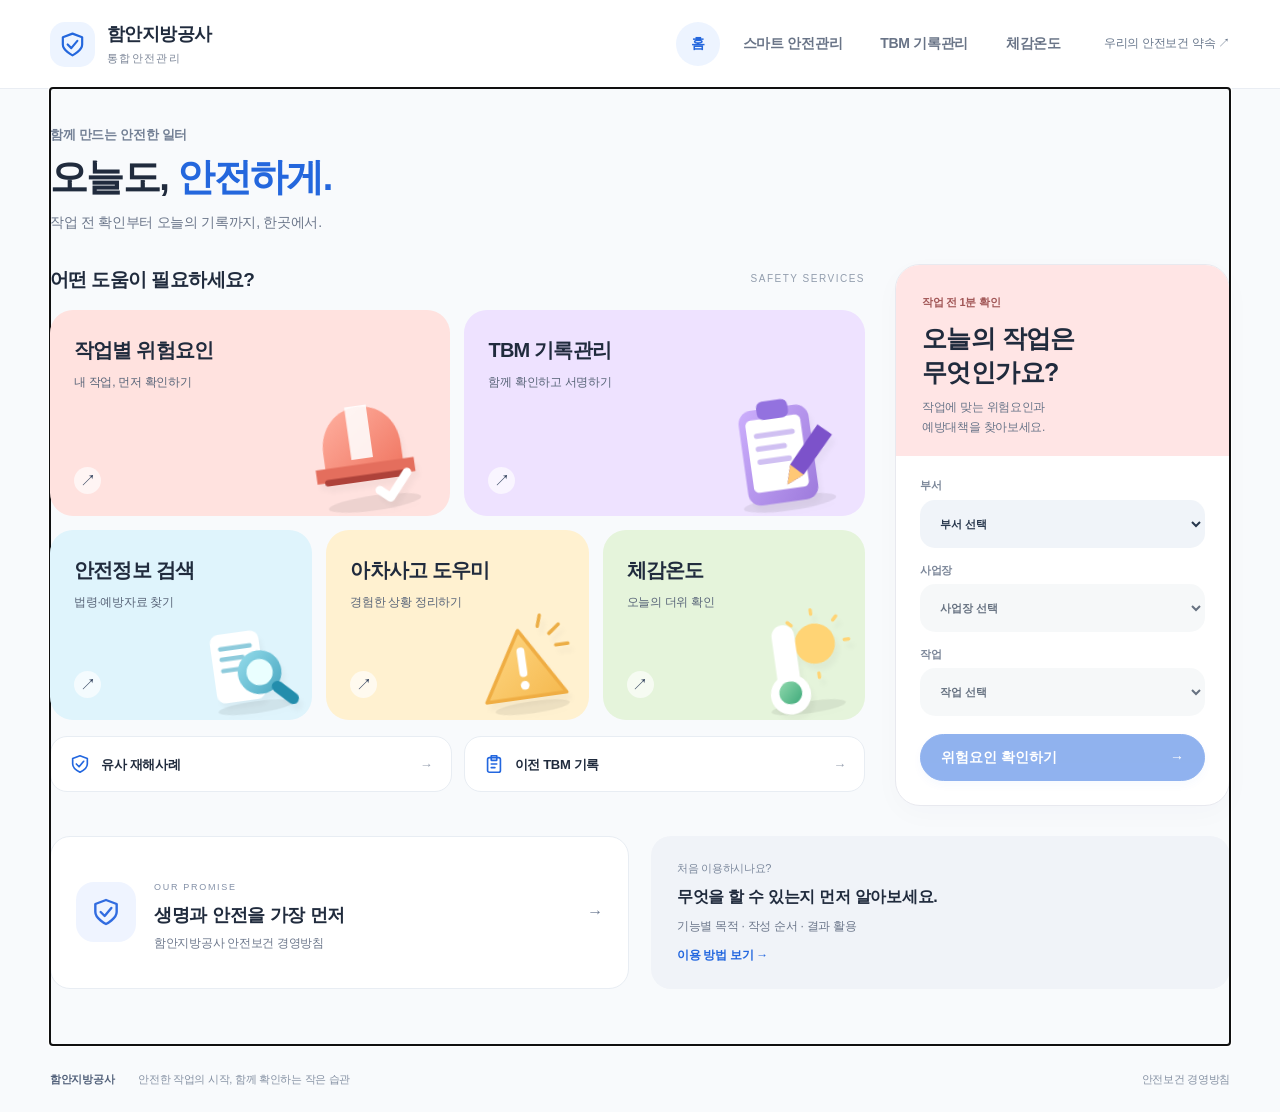
==== commit 59c82c39: "Add files via upload" ====
--- a/index.html.html
+++ b/index.html.html
@@ -1,1329 +1,352 @@
-<!DOCTYPE html>
-<html lang="ko">
-<head>
-<meta charset="UTF-8">
-<meta name="viewport" content="width=device-width, initial-scale=1.0">
-<link rel="manifest" href="manifest.json">
-<meta name="theme-color" content="#0d47a1"> 
-<script>
-  if ('serviceWorker' in navigator) {
-    navigator.serviceWorker.register('./service-worker.js');
+<!doctype html><html lang="ko"><head><meta charset="utf-8"><meta name="viewport" content="width=device-width,initial-scale=1"><title>함안지방공사 통합안전관리</title><style>:root{--navy:#123c50;--ink:#183744;--muted:#627680;--teal:#007f78;--line:#dce6e8;--bg:#f3f7f8}*{box-sizing:border-box}body{margin:0;background:var(--bg);color:var(--ink);font:16px/1.65 -apple-system,BlinkMacSystemFont,'Malgun Gothic',sans-serif}a{color:inherit}button,input,select{font:inherit}button,a,input,select{touch-action:manipulation}button,.button{cursor:pointer}a{text-decoration:none}button:focus-visible,a:focus-visible,input:focus-visible,select:focus-visible,summary:focus-visible{outline:3px solid #d18b16;outline-offset:4px}.skip{position:fixed;top:-100px;background:white;padding:15px;z-index:99}.skip:focus{top:0}header{height:94px;display:flex;align-items:center;justify-content:space-between;gap:24px;padding:0 max(24px,calc((100% - 1140px)/2));background:white;border-bottom:1px solid var(--line)}.brand{display:flex;align-items:center;gap:12px;font-size:19px;font-weight:800;line-height:1.35}.brand small{display:block;font-size:12px;font-weight:500;color:var(--muted);letter-spacing:2px;margin-top:4px}.brand-mark{display:grid;place-items:center;background:var(--navy);color:white;border-radius:12px 12px 12px 0;width:44px;height:44px;font-size:27px}nav{display:flex;gap:28px;font-size:14px;font-weight:650}nav a:hover{color:var(--teal)}main{max-width:1140px;margin:0 auto;min-height:70vh;padding:38px 0 64px}h1,h2,h3,p{margin-top:0}h1{font-size:38px;line-height:1.3;letter-spacing:-1.5px}h2{font-size:25px;letter-spacing:-.6px}h3{font-size:20px;margin-bottom:10px}p{color:var(--muted)}.eyebrow{font-size:12px;font-weight:800;letter-spacing:2px;color:var(--teal);margin-bottom:14px}.hero{display:grid;grid-template-columns:1fr 300px;background:var(--navy);color:white;padding:46px 48px;border-radius:24px;margin-bottom:28px;overflow:hidden;position:relative}.hero h1{font-size:42px}.hero p{color:#cee0e6;max-width:650px;margin-bottom:0}.hero .eyebrow{color:#81d9d1}.hero-art{display:flex;align-items:center;justify-content:center}.shield{width:150px;height:168px;border:2px solid #6cacae;border-radius:60px 60px 75px 75px;display:grid;place-items:center;color:#a9e7dc;font-size:70px;box-shadow:0 0 0 20px #ffffff05,0 0 0 42px #ffffff03}.grid{display:grid;grid-template-columns:repeat(2,minmax(0,1fr));gap:22px}.grid.three{grid-template-columns:repeat(3,minmax(0,1fr))}.card{background:white;border:1px solid var(--line);border-radius:19px;padding:30px;min-width:0}.launch{display:flex;flex-direction:column;transition:transform .2s,box-shadow .2s}.launch:hover{transform:translateY(-3px);box-shadow:0 12px 30px #123c5010}.launch .icon{width:50px;height:50px;border-radius:14px;background:#e5f5f1;color:var(--teal);display:grid;place-items:center;font-size:26px;margin-bottom:22px}.launch.heat .icon{background:#fff1dc;color:#b36a00}.launch h2{margin-bottom:9px}.launch p{font-size:15px;flex:1}.go{display:flex;justify-content:space-between;border-top:1px solid var(--line);padding-top:18px;font-weight:700;color:var(--teal)}.policy-strip{margin-top:25px;display:flex;align-items:center;gap:22px;background:#e8efef;border:1px solid #d9e4e4;border-radius:18px;padding:25px 30px}.policy-strip p{margin:0;font-size:14px}.policy-strip strong{font-size:18px}.policy-strip .button{margin-left:auto;white-space:nowrap}.button,button{display:inline-flex;align-items:center;justify-content:center;border:1px solid var(--line);border-radius:10px;padding:11px 17px;background:white;color:var(--ink);font-weight:650;gap:8px;min-height:46px}.primary{background:var(--teal);border-color:var(--teal);color:white}.button:hover,button:hover{filter:brightness(.96)}button:disabled{opacity:.5;cursor:default}.crumb{display:flex;align-items:center;gap:10px;color:var(--muted);font-size:13px;margin-bottom:25px;flex-wrap:wrap}.crumb a{text-decoration:underline;text-underline-offset:3px}.backbar{display:flex;justify-content:space-between;margin-bottom:22px;gap:12px}.intro{margin-bottom:27px}.intro p{max-width:820px}.tag{display:inline-block;border-radius:6px;background:#edf4f4;color:#456970;font-size:12px;padding:3px 8px;margin:0 6px 8px 0}.tag.warn{background:#fff3df;color:#865b1a}.form-grid{display:grid;grid-template-columns:repeat(3,1fr);gap:18px}label{display:block;font-size:14px;font-weight:700}input,select{width:100%;padding:12px;border:1px solid #b8cbd0;border-radius:9px;background:white;color:var(--ink);min-height:48px;margin-top:7px}select:disabled{background:#f3f6f7}.conditions{display:flex;flex-wrap:wrap;gap:10px;margin:12px 0 20px}.conditions label{display:flex;align-items:center;gap:8px;border:1px solid var(--line);border-radius:9px;padding:9px 12px;font-weight:500}.conditions input{width:18px;min-height:18px;margin:0;accent-color:var(--teal)}.note{border-left:3px solid #7da6ad;background:#edf3f4;padding:15px 19px;font-size:14px;color:#4c6872;margin:20px 0}.notice{border-left-color:#c58f37;background:#fff6e5;color:#745723}.section-title{margin:32px 0 16px}.risk-grid{display:grid;grid-template-columns:1fr 1fr;gap:20px}.risk-grid ul{margin:0;padding-left:21px}.risk-grid li{margin:10px 0}.risk-grid .risk{border-top:4px solid #bc7644}.risk-grid .prevention{border-top:4px solid var(--teal)}.result-actions{display:flex;gap:10px;flex-wrap:wrap;margin:20px 0}.search-row{display:grid;grid-template-columns:1fr 220px auto;gap:12px;align-items:end}.search-row button{height:49px}.chips{display:flex;flex-wrap:wrap;gap:8px;margin:18px 0}.chips button{font-size:13px;min-height:36px;padding:5px 13px;border-radius:22px}.results{margin-top:24px}.result{background:white;border:1px solid var(--line);border-radius:14px;padding:24px;margin:14px 0;overflow-wrap:anywhere}.result h3{font-size:19px}.result p{white-space:pre-line;font-size:15px}.result a{text-decoration:underline;text-underline-offset:4px;color:var(--teal)}.result details{margin-top:10px}.result summary{cursor:pointer;color:var(--teal);font-weight:700}.pager{display:flex;align-items:center;justify-content:center;gap:16px;margin-top:24px}.empty{text-align:center;padding:38px;background:#eaf1f2;border-radius:15px;color:var(--muted)}.resources{display:flex;gap:10px;flex-wrap:wrap;margin-top:20px}.policy-layout{display:grid;grid-template-columns:1fr 1fr;gap:30px;align-items:start}.policy-layout img{width:100%;height:auto;box-shadow:0 10px 30px #123c5015}.policy-list{padding-left:24px}.policy-list li{margin-bottom:20px}.subtitle{font-size:14px;color:var(--muted)}footer{max-width:1140px;border-top:1px solid var(--line);margin:auto;padding:25px 0 34px;display:flex;gap:24px;font-size:12px;color:var(--muted)}footer a{margin-left:auto}.loading:before{content:'';display:inline-block;width:15px;height:15px;border:2px solid #9fbcbd;border-top-color:#007f78;border-radius:50%;animation:spin 1s linear infinite;margin-right:9px}@keyframes spin{to{transform:rotate(360deg)}}@media(prefers-reduced-motion:reduce){*{animation:none!important;transition:none!important}}@media(max-width:1200px){main,footer{margin-left:24px;margin-right:24px}}@media(max-width:760px){header{height:auto;padding:17px 20px;flex-wrap:wrap;gap:17px}nav{font-size:12px;gap:18px;width:100%;border-top:1px solid var(--line);padding-top:12px}main{padding-top:25px;margin:0 18px}h1{font-size:29px}.hero{padding:30px 25px;grid-template-columns:1fr}.hero h1{font-size:32px}.hero-art{display:none}.grid,.grid.three,.risk-grid,.policy-layout{grid-template-columns:1fr}.card{padding:23px}.policy-strip{align-items:start;flex-wrap:wrap;padding:22px}.policy-strip .button{margin-left:0}.form-grid,.search-row{grid-template-columns:1fr}.search-row button{width:100%}.policy-layout img{max-width:550px}.backbar .button{font-size:13px}footer{margin:0 18px;flex-wrap:wrap;gap:10px}footer span{width:100%}footer a{margin-left:0}}
+/* TBM: device-local records and signing */
+textarea{display:block;width:100%;margin-top:7px;padding:12px;font:inherit;line-height:1.55;border:1px solid #b8cbd0;border-radius:9px;background:white;color:var(--ink);resize:vertical}textarea:focus-visible{outline:3px solid #d18b16;outline-offset:3px}.tbm-section{margin:20px 0}.tbm-section>label{margin-top:18px}.tbm-section .form-grid{margin-bottom:18px}.plain-fieldset{border:0;padding:0;margin:0;min-width:0}.plain-fieldset:disabled input,.plain-fieldset:disabled textarea,.plain-fieldset:disabled select{color:#50646d;background:#f3f5f5;opacity:1}.field-help{display:block;color:var(--muted);font-weight:400;font-size:12px;margin-top:5px}.toolbar{display:flex;align-items:center;gap:12px;flex-wrap:wrap;margin:15px 0}.toolbar #tbm-save-status{margin-right:auto;font-size:13px;color:var(--teal)}.toolbar .save-error{color:#a32b22!important;font-weight:700}.step-links{display:flex;flex-wrap:wrap;gap:10px}.step-links a{border:1px solid var(--line);background:white;border-radius:20px;padding:7px 15px;font-size:13px}.risk-editor,.check-editor{border:1px solid var(--line);border-radius:12px;padding:20px;margin:16px 0}.risk-editor>label,.check-editor>label{margin-top:12px}.row-heading{display:flex;justify-content:space-between;align-items:center;gap:12px}.inline-check{display:flex;align-items:center;gap:10px;font-weight:500;margin-top:12px}.inline-check input{width:20px;height:20px;min-height:20px;margin:0;flex:0 0 20px;accent-color:var(--teal)}.leader-sign{display:flex;align-items:center;gap:14px;flex-wrap:wrap;background:#edf5f4;padding:17px;border-radius:12px}.leader-sign canvas,.participant canvas{max-width:100%;border:1px solid var(--line);background:white;border-radius:8px}.participant{display:flex;align-items:center;gap:16px;flex-wrap:wrap;border-bottom:1px solid var(--line);padding:18px 0;margin-bottom:12px}.participant>label:first-child{flex:1;min-width:160px}.participant button{font-size:14px}.tbm-bottom{display:flex;gap:12px;flex-wrap:wrap;position:sticky;bottom:0;background:#f3f7f8ed;backdrop-filter:blur(8px);border-top:1px solid var(--line);padding:16px 0;z-index:10}.record-card{display:flex;justify-content:space-between;gap:20px;background:white;border:1px solid var(--line);border-radius:16px;padding:24px;margin:15px 0}.record-card p{margin-bottom:0}.record-actions{display:flex;align-items:center;gap:9px;flex-wrap:wrap;max-width:470px}.danger-text{color:#a12e2e}.signature-dialog{border:0;border-radius:20px;width:min(720px,calc(100% - 24px));max-height:94dvh;overflow-y:auto;padding:26px;color:var(--ink)}.signature-dialog::backdrop{background:#102c43b8}.signature-dialog p{margin-bottom:10px}#signature-pad{display:block;width:100%;height:auto;aspect-ratio:900/320;border:2px dashed #8aa6ae;border-radius:12px;background:#fff;touch-action:none;user-select:none}#sign-error{color:#a32b22}.nm-types{display:flex;flex-wrap:wrap;gap:10px}.nm-result p{white-space:pre-wrap}.tbm-section{scroll-margin-top:20px}.launch.tbm .icon{background:#e9edfb;color:#59659a}#tbm-pre .note button{margin-top:10px}@media(max-width:760px){.record-card{flex-direction:column}.record-actions{max-width:none}.record-actions button{flex:1}.signature-dialog{padding:19px}.signature-dialog h2{font-size:22px}.tbm-bottom button,.tbm-bottom .button{flex:1;font-size:13px}.form-grid{gap:15px}header nav{flex-wrap:wrap}.participant{gap:12px}.step-links{gap:6px}.step-links a{font-size:12px;padding:6px 10px}}
+
+.tbm-overlay{position:fixed;inset:0;background:#102c43b8;z-index:2147483000;display:flex;align-items:center;justify-content:center;padding:12px}.tbm-overlay>.signature-dialog,.pdf-preview-dialog{position:relative;display:block;background:white;box-shadow:0 24px 80px #0005;margin:auto;width:min(760px,100%);max-height:calc(100dvh - 24px);overflow-y:auto;border-radius:18px;padding:24px;overscroll-behavior:contain}.pdf-preview-dialog{width:min(1000px,100%)}.tbm-overlay h2{margin:0;font-size:22px}.tbm-overlay .row-heading{margin-bottom:16px}.tbm-overlay .toolbar{position:sticky;bottom:-24px;padding:14px 0;background:white}.tbm-overlay #signature-pad{min-height:170px;touch-action:none}.pdf-preview-dialog figure{margin:16px 0}.pdf-preview-dialog canvas{display:block;width:100%;height:auto;box-shadow:0 2px 10px #0002}.pdf-preview-dialog figcaption{text-align:center;padding:10px;color:#526171}#preview-pages{background:#e9edf2;padding:16px;border-radius:12px}.tbm-overlay #sign-missing{font-size:13px} @media(max-width:600px){.tbm-overlay>.signature-dialog,.pdf-preview-dialog{padding:16px}.tbm-overlay .toolbar{bottom:-16px}.pdf-preview-dialog{max-height:calc(100dvh - 12px)}#preview-pages{padding:6px}}
+/* Pastel service cards and rounded form surfaces */
+:root{--ink:#202b3d;--muted:#6c778b;--navy:#243954;--teal:#2367df;--line:#e8edf3;--bg:#f8fafc}body{font-family:-apple-system,BlinkMacSystemFont,'Malgun Gothic','Apple SD Gothic Neo',sans-serif;color:var(--ink);letter-spacing:-.3px;background:var(--bg)}header{height:88px;border:0;padding:0 max(28px,calc((100% - 1180px)/2));gap:28px;box-shadow:0 1px 0 #e9edf3;background:#fff}.brand{font-size:18px;letter-spacing:-.6px}.brand small{font-size:11px;letter-spacing:1.3px;color:#7b8597}.brand-mark{background:#edf4ff;color:#2467dd;border-radius:15px;width:45px;height:45px}.brand-mark svg{width:29px;height:29px}.top-nav{gap:8px;align-items:center;margin-left:auto;font-size:14px}.top-nav a{padding:10px 15px;border-radius:24px;color:#697487;white-space:nowrap}.top-nav a.active{color:#2467dd;background:#edf4ff}.header-policy{font-size:12px;color:#67768b;white-space:nowrap}main{max-width:1180px;margin:auto;padding:36px 0 56px;min-height:70vh}h1{font-size:34px;letter-spacing:-1.4px}h2{font-size:23px}h3{font-size:18px}p{line-height:1.65}.hero.home-welcome{display:flex;background:transparent;color:var(--ink);border-radius:0;padding:0;justify-content:space-between;align-items:center;overflow:visible;margin-bottom:30px}.home-kicker{display:block;font-size:13px;font-weight:600;color:#738095;margin-bottom:8px}.hero.home-welcome h1{font-size:38px;letter-spacing:-1.6px;margin-bottom:8px;font-weight:800}.home-welcome h1 span{color:#2467dd}.hero.home-welcome p{color:var(--muted);font-size:14px;margin:0}.home-badge{display:none}.home-layout{display:grid;grid-template-columns:minmax(0,1fr) 335px;gap:30px;align-items:stretch}.section-heading{display:flex;align-items:center;justify-content:space-between;margin-bottom:15px}.section-heading h2{font-size:19px;margin:0}.section-heading>span{font-size:10px;letter-spacing:1.5px;color:#929dad}.service-grid{display:grid;grid-template-columns:repeat(6,minmax(0,1fr));gap:14px}.service-tile{position:relative;min-height:190px;padding:24px 24px 18px;border-radius:23px;grid-column:span 2;overflow:hidden;transition:transform .18s,box-shadow .18s}.service-tile:nth-child(-n+2){grid-column:span 3;min-height:206px}.service-tile h2{position:relative;z-index:1;font-size:20px;margin:0 0 6px;letter-spacing:-.8px}.service-tile p{position:relative;z-index:1;font-size:12px;color:#586478;margin:0}.service-tile:hover{transform:translateY(-4px);box-shadow:0 12px 22px #1d335313}.service-tile.rose{background:#ffe2df}.service-tile.lilac{background:#eee2ff}.service-tile.sky{background:#dff4fc}.service-tile.butter{background:#fff1d0}.service-tile.mint{background:#e5f4db}.service-art{position:absolute;width:112px;height:112px;bottom:-1px;right:8px;transform:rotate(-8deg)}.service-tile:nth-child(-n+2) .service-art{width:139px;height:139px;right:15px;bottom:-4px}.service-art svg{display:block;width:100%;height:100%;filter:drop-shadow(3px 7px 2px #00000008)}.tile-arrow{position:absolute;left:24px;bottom:22px;width:27px;height:27px;border-radius:50%;background:#ffffffa8;display:flex;align-items:center;justify-content:center;font-size:16px;color:#34445f}.shortcut-row{display:grid;grid-template-columns:1fr 1fr;margin-top:16px;gap:12px}.shortcut-row>a{display:flex;align-items:center;padding:16px 18px;border:1px solid var(--line);border-radius:17px;background:white;gap:10px;font-size:13px;font-weight:700}.shortcut-row svg{width:22px;height:22px;color:var(--teal)}.shortcut-row b{margin-left:auto;color:#97a0b0}.quick-task.card{padding:0;border:1px solid #e8e9ef;border-radius:25px;overflow:hidden;box-shadow:0 8px 28px #1d335306}.quick-head{background:#ffe5e5;padding:23px 26px 19px;position:relative}.quick-head h2{font-size:25px;line-height:1.35;margin:8px 0}.quick-head p{font-size:12px;color:#697589;margin:0}.quick-label{font-size:11px;color:#a25757;font-weight:700}.quick-task form{padding:20px 24px 24px}.quick-task label{font-size:11px;color:#7c8799;margin-bottom:13px}.quick-task select{margin-top:5px}.quick-task button{width:100%;margin-top:5px;border-radius:30px}.quick-task button span{margin-left:auto}.home-bottom{display:grid;grid-template-columns:1fr 1fr;gap:22px;margin-top:30px}.policy-banner{display:flex;align-items:center;padding:25px;background:#fff;border:1px solid var(--line);border-radius:20px;gap:18px}.policy-emblem{background:#eff4ff;border-radius:18px;color:#316ce0;padding:14px;display:flex}.policy-emblem svg{width:32px;height:32px}.policy-banner small{font-size:9px;letter-spacing:1.7px;color:#8390a7}.policy-banner h3{font-size:18px;margin:3px 0}.policy-banner p{font-size:12px;margin:0}.policy-banner b{margin-left:auto;color:#6e7c93}.guide-banner{border-radius:20px;background:#f0f3f8;padding:23px 26px;display:flex;flex-direction:column;justify-content:center}.guide-label{font-size:11px;color:#7b889c;margin-bottom:7px}.guide-banner h3{font-size:16px;margin-bottom:7px}.guide-banner p{font-size:12px;margin:0}.guide-banner p span{padding:0 6px;color:#a2acc0}.card{border-color:var(--line);border-radius:22px;padding:28px;box-shadow:0 3px 18px #24395403}.launch .icon{color:#2467dd;background:#edf4ff}.launch{border:0;background:#e9f1ff;box-shadow:none}.launch:nth-child(2){background:#f0e8ff}.launch:nth-child(3){background:#fff0d7}.launch .go{color:#2d4f83;border-color:#ffffff91}.launch h2{font-size:22px}.launch p{font-size:14px}.button,button{border-radius:25px;min-height:46px;font-size:14px;padding:11px 20px}.primary{background:#2367df;color:#fff;border-color:#2367df;box-shadow:0 4px 10px #2367df12}.button:hover,button:hover{filter:brightness(.98)}input,select,textarea{border:1px solid transparent;background:#f0f4f9;border-radius:15px;padding:13px 15px;color:#27374d;box-shadow:none}textarea{line-height:1.65}input:focus,select:focus,textarea:focus{background:#fff;border-color:#8db2f4}input[type=checkbox],input[type=radio]{accent-color:#2367df}label{font-size:13px;color:#546177}.intro{position:relative;background:#ffe8e7;padding:28px 30px 36px;border-radius:24px;margin-bottom:20px}.intro .eyebrow{font-size:10px;letter-spacing:1px;color:#97656a;margin-bottom:12px}.intro h1{font-size:28px;color:#253047;margin-bottom:9px}.intro p{font-size:14px;color:#6c7080;margin:0}main[data-view=near-miss] .intro{background:#fff0d5}main[data-view=search] .intro,main[data-view=cases] .intro{background:#e3f2fc}main[data-view=tbm] .intro,main[data-view=tbm-edit] .intro{background:#eee5ff}main[data-view=smart] .intro{background:#e6f2ff}.crumb{font-size:12px;margin-bottom:14px;color:#929cac}.crumb a{text-decoration:none}.backbar{margin-bottom:18px}.backbar .button{font-size:12px;padding:7px 15px;min-height:35px;border:0;background:#fff}.note{border:0;border-radius:16px;background:#edf3fc;color:#60718b;padding:16px 20px;font-size:13px}.notice{background:#fff2dc;color:#815e2b}.section-title{font-size:19px}.conditions label{border-radius:24px;background:#f8fafc;border-color:#edf0f5;font-size:13px}.conditions label:has(input:checked){background:#edf4ff;border-color:#9bbff8;color:#2467dd}.risk-grid .risk{border-top:0;background:#fff4ea}.risk-grid .prevention{border-top:0;background:#edf5ff}.tag{border-radius:20px;background:#edf3ff;color:#4b70a5;padding:4px 11px}.tag.warn{background:#fff0da;color:#916c30}.result{border-radius:20px;padding:25px;border-color:var(--line)}.result a{color:var(--teal)}.empty{background:#f0f4f9}.search-row{grid-template-columns:minmax(0,1fr) 180px auto}#case-form .search-row{grid-template-columns:minmax(0,1fr) 140px 180px auto}.tbm-section h2{font-size:21px}.step-links a{border-radius:25px;font-size:12px;padding:8px 16px;background:white}.risk-editor,.check-editor{border-radius:18px;background:#fafbfd;border-color:#ebeff4}.leader-sign{background:#f0eaff;border-radius:18px}.inline-check{color:#4b5870;font-size:13px}.inline-check input{flex-shrink:0}.record-card{border-radius:22px;box-shadow:0 3px 14px #1e325704}.tbm-bottom{background:#f8fafcf5;border-color:#e8edf3;padding:15px 0}.nm-types{gap:9px}.nm-types .inline-check{background:#f4f7fb;border:1px solid transparent;border-radius:24px;padding:9px 14px;margin:0}.nm-types .inline-check:has(input:checked){background:#edf4ff;border-color:#b4cdf6;color:#2467dd}.nm-result h3{font-size:17px;color:#3b5680}.nm-result p{font-size:15px;line-height:1.85}.policy-strip{background:#f1f5fb;border-color:#e8edf3}.field-help,.subtitle{font-size:12px}.tbm-overlay>.signature-dialog,.pdf-preview-dialog{border-radius:24px}.tbm-overlay{background:#253b5d85;backdrop-filter:blur(3px)}#mobile-nav{display:none}footer{max-width:1180px;font-size:11px;border-color:#e7ecf2;padding:24px 0;color:#8591a3}footer strong{color:#52617a}main[data-view=heat]{max-width:1280px}#heat-frame{background:#fff;border-radius:20px}
+@media(max-width:1230px){header{padding:0 24px}main{margin:0 24px}footer{margin:0 24px}.header-policy{display:none}.home-layout{grid-template-columns:minmax(0,1fr) 300px;gap:22px}.service-tile{padding:22px 18px}.service-tile h2{font-size:18px}.service-tile p{font-size:11px}}
+@media(max-width:850px){.home-layout{grid-template-columns:minmax(0,1fr) 275px;gap:18px}.service-grid{gap:10px}.service-tile{min-height:175px;padding:18px 14px}.service-tile:nth-child(-n+2){min-height:190px}.service-tile h2{font-size:16px}.service-art{width:94px;height:94px;right:0}.quick-task.card{padding:0}.quick-task form{padding:18px}.top-nav{gap:0}.top-nav a{padding:9px 11px}.home-bottom{gap:16px}.policy-banner{padding:20px}.guide-banner{padding:20px}}
+@media(max-width:760px){body{background:#fff;padding-bottom:76px}header{height:75px;padding:0 20px;flex-wrap:nowrap;gap:10px;border:0}.brand{font-size:16px;gap:9px}.brand-mark{width:37px;height:37px;border-radius:12px}.brand-mark svg{width:25px;height:25px}.brand small{font-size:10px;margin-top:2px;letter-spacing:.8px}.top-nav{display:none!important}.header-policy{display:block;margin-left:auto;font-size:10px;background:#f0f5ff;color:#4373ba;padding:7px 10px;border-radius:20px}main{margin:0 18px;padding:20px 0 35px}.hero.home-welcome{margin-bottom:24px;display:flex}.home-kicker{font-size:11px;margin-bottom:5px}.hero.home-welcome h1{font-size:29px;letter-spacing:-1.2px;margin-bottom:7px}.hero.home-welcome p{font-size:12px}.home-layout{display:block}.section-heading{margin-bottom:12px}.section-heading h2{font-size:16px}.section-heading>span{font-size:8px;letter-spacing:.7px}.service-grid{gap:10px}.service-tile{border-radius:18px;min-height:161px;padding:15px 11px}.service-tile:nth-child(-n+2){min-height:170px;padding:17px}.service-tile h2{font-size:14px;letter-spacing:-.6px;line-height:1.35}.service-tile:nth-child(-n+2) h2{font-size:17px}.service-tile p{font-size:10px;line-height:1.5;max-width:100px}.service-tile:nth-child(-n+2) p{max-width:none;font-size:11px}.service-art{width:91px;height:91px;right:-9px;bottom:0}.service-tile:nth-child(-n+2) .service-art{width:108px;height:108px;right:0;bottom:-5px}.tile-arrow{left:13px;bottom:16px;width:23px;height:23px;font-size:13px}.service-tile:nth-child(-n+2) .tile-arrow{left:17px}.shortcut-row{gap:10px;margin-top:12px}.shortcut-row>a{padding:13px 11px;font-size:11px;gap:6px;border-radius:14px}.shortcut-row svg{width:19px;height:19px}.quick-task.card{margin-top:25px;border-radius:21px;border:1px solid #ecedf2;box-shadow:none}.quick-head{padding:21px 23px 16px;background:#ffe8e7}.quick-head h2{font-size:23px;margin-bottom:5px}.quick-head h2 br{display:none}.quick-head p br{display:none}.quick-head p{font-size:11px}.quick-task form{padding:18px 21px 21px}.quick-task label{margin-bottom:12px}.home-bottom{grid-template-columns:1fr;gap:14px;margin-top:22px}.policy-banner{padding:18px;gap:12px}.policy-emblem{padding:11px;border-radius:15px}.policy-emblem svg{width:27px;height:27px}.policy-banner h3{font-size:16px}.guide-banner h3{font-size:15px}.guide-banner{padding:20px}.intro{padding:23px 22px 28px;border-radius:21px}.intro h1{font-size:25px;line-height:1.35}.intro p{font-size:12px}.intro .eyebrow{margin-bottom:8px}.backbar{margin-bottom:14px}.crumb{margin-bottom:12px;font-size:11px}.card{padding:21px;border-radius:20px}.form-grid,.search-row,#case-form .search-row{grid-template-columns:1fr;gap:15px}.grid.three{grid-template-columns:1fr;gap:14px}.launch .icon{margin-bottom:15px}.launch h2{font-size:21px}.note{padding:14px 16px;font-size:12px}.tbm-section h2{font-size:19px}.risk-editor,.check-editor{padding:17px}.tbm-bottom{bottom:68px;background:#fffffff5;gap:8px;z-index:20}.tbm-bottom button,.tbm-bottom .button{font-size:12px;padding:10px 12px}.record-card{padding:21px}.record-actions button{font-size:12px}.resources .button{font-size:12px}.nm-types{gap:7px}.nm-types .inline-check{padding:8px 11px;font-size:12px}.nm-result p{font-size:14px}.policy-layout{grid-template-columns:1fr}.policy-layout img{max-width:100%}#mobile-nav{position:fixed;display:flex;align-items:center;justify-content:space-around;left:0;right:0;bottom:0;z-index:100;height:calc(66px + env(safe-area-inset-bottom));padding:7px 9px calc(7px + env(safe-area-inset-bottom));gap:0;background:#fffffff5;border-top:1px solid #e9edf3;box-shadow:0 -4px 16px #33446604;backdrop-filter:blur(14px);width:100%;font-size:10px}#mobile-nav a{display:flex;flex-direction:column;align-items:center;gap:4px;color:#8b98ad;min-width:64px;padding:5px 12px;border-radius:19px;font-weight:600}#mobile-nav a.active{color:#2568df;background:#edf4ff}#mobile-nav svg{width:22px;height:22px}footer{margin:0 18px;padding:22px 0 14px;font-size:10px;gap:9px}.search-row button{height:auto;min-height:48px}.toolbar{gap:9px}.toolbar button{font-size:12px}.header-policy:hover{color:#2367df}}
+.context-tags{display:flex;flex-wrap:wrap;align-items:center;gap:8px;margin:24px 0 0;font-size:12px;color:#7b889c}.context-tags .tag{margin:0;background:#eef4ff}
+/* Keep short navigation and section labels intact across font metrics. */
+.brand>span:last-child,.home-welcome h1,.section-heading h2,.shortcut-row>a>span{white-space:nowrap}.brand{flex-shrink:0}.policy-banner h3{word-break:keep-all}.hero.home-welcome>div{flex:1;min-width:0}.section-heading h2{flex-shrink:0}
+.policy-banner h3{white-space:nowrap}footer strong,footer>a{white-space:nowrap}
+@media(max-width:360px){.policy-banner h3{white-space:normal}.header-policy{font-size:9px;padding:7px}.section-heading>span{display:none}}
+
+.flow-help{border:1px solid #e1e9f6;border-radius:16px;background:#f4f8ff;padding:13px 18px;margin:0 0 20px;font-size:13px}.flow-help summary{cursor:pointer;color:#315e9d;font-weight:650}.flow-help li,.help-card li{margin:9px 0}.flow-help p{margin-bottom:2px}.help-grid{display:grid;grid-template-columns:1fr 1fr;gap:22px;margin-bottom:24px}.help-card{display:flex;flex-direction:column}.help-card h2{font-size:23px}.help-card .help-goal{color:#275da9;font-weight:600}.help-card ol{padding-left:24px;flex:1}.help-card .note{font-size:13px}.guide-banner strong{display:block;color:#2367df;margin-top:9px}@media(max-width:760px){.help-grid{grid-template-columns:1fr}.flow-help{font-size:12px}.help-card h2{font-size:21px}}
+</style></head><body>
+<a class="skip" href="#main">본문 바로가기</a><header><a class="brand" href="#home"><span class="brand-mark">H</span><span>함안지방공사<small>통합안전관리</small></span></a><nav aria-label="주 메뉴"><a href="#home">통합홈</a><a href="#smart">스마트 안전관리</a><a href="#heat">체감온도 계산기</a><a href="#tbm">TBM 기록관리</a></nav></header>
+<main id="main" tabindex="-1"></main><footer><strong>함안지방공사</strong><span>안전한 작업의 시작, 함께 확인하는 작은 습관</span><a href="#policy">안전보건 경영방침</a></footer>
+<noscript>이 파일은 Chrome 또는 Edge 브라우저에서 열어주세요. 미리보기 화면에서는 기능이 작동하지 않을 수 있습니다.</noscript><script>const HEAT_HTML="<!DOCTYPE html>\n<html lang=\"ko\">\n<head>\n<meta charset=\"UTF-8\">\n<meta name=\"viewport\" content=\"width=device-width, initial-scale=1.0\">\n<meta name=\"theme-color\" content=\"#0d47a1\">\n<title>함안지방공사 체감온도 계산기</title>\n<style>\n@import url('https://fonts.googleapis.com/css2?family=Noto+Sans+KR:wght@400;500;700&family=Roboto+Mono:wght@600;700&display=swap');\n\n*, *::before, *::after { box-sizing: border-box; margin: 0; padding: 0; }\n\n:root {\n  --primary-blue: #0d47a1; \n  --primary-light: #1e88e5; \n  --accent-color: #ffb300;\n  --white: #ffffff;\n  --bg-color: #f0f4f8; \n  --card-bg: #ffffff;\n  --card-border: rgba(13, 71, 161, 0.08);\n  --text-dark: #1a237e;\n  --text-body: #37474f;\n  --text-muted: #78909c;\n  --border-color: #cfd8dc;\n  --radius-lg: 16px;\n  --radius-md: 10px;\n  --radius-sm: 6px;\n}\n\nbody {\n  font-family: 'Noto Sans KR', sans-serif;\n  min-height: 100vh;\n  background-color: var(--bg-color);\n  display: flex;\n  flex-direction: column;\n  align-items: center;\n  color: var(--text-body);\n  padding: 0 20px 50px;\n}\n\nheader {\n  width: 100%;\n  max-width: 760px;\n  padding: 24px 20px;\n  display: flex;\n  align-items: center;\n  justify-content: space-between;\n  background: linear-gradient(135deg, var(--primary-blue), #1565c0);\n  border-radius: var(--radius-lg);\n  margin-top: 24px;\n  margin-bottom: 20px;\n  box-shadow: 0 8px 24px rgba(13, 71, 161, 0.15);\n  color: var(--white);\n}\n\n.header-left h1 {\n  font-size: 22px;\n  font-weight: 700;\n  letter-spacing: -0.03em;\n}\n\n.header-left p {\n  font-size: 13px;\n  opacity: 0.85;\n  margin-top: 4px;\n}\n\n.kosha-badge {\n  font-size: 11px;\n  font-weight: 700;\n  padding: 6px 14px;\n  background-color: rgba(255, 255, 255, 0.2);\n  border: 1px solid rgba(255, 255, 255, 0.4);\n  color: var(--white);\n  border-radius: 20px;\n  letter-spacing: 0.04em;\n}\n\n.main-card {\n  width: 100%;\n  max-width: 760px;\n  background-color: var(--card-bg);\n  border: 1px solid var(--card-border);\n  border-radius: var(--radius-lg);\n  padding: 28px;\n  margin-bottom: 20px;\n  box-shadow: 0 10px 30px rgba(13, 71, 161, 0.04);\n}\n\n.card-title {\n  font-size: 16px;\n  font-weight: 700;\n  color: var(--primary-blue);\n  margin-bottom: 20px;\n  padding-bottom: 12px;\n  border-bottom: 2px solid var(--bg-color);\n  display: flex;\n  align-items: center;\n  gap: 8px;\n}\n\n#weather-card {\n  background: linear-gradient(to bottom, #ffffff, #fbfcfd);\n}\n\n.weather-header {\n  display: flex;\n  align-items: center;\n  gap: 20px;\n  margin-bottom: 20px;\n}\n\n#w-icon {\n  font-size: 48px;\n  filter: drop-shadow(0 4px 8px rgba(0,0,0,0.1));\n}\n\n.weather-info-main {\n  flex-grow: 1;\n}\n\n#w-location {\n  font-size: 13px;\n  color: var(--primary-blue);\n  font-weight: 700;\n  background-color: rgba(13, 71, 161, 0.06);\n  padding: 4px 10px;\n  border-radius: 12px;\n  display: inline-block;\n  margin-bottom: 4px;\n}\n\n.w-temp-desc {\n  display: flex;\n  align-items: baseline;\n  gap: 10px;\n}\n\n#w-temp {\n  font-family: 'Roboto Mono', monospace;\n  font-size: 32px;\n  font-weight: 700;\n  color: var(--text-dark);\n}\n\n#w-desc {\n  font-size: 15px;\n  color: var(--text-body);\n  font-weight: 600;\n}\n\n.w-stats-group {\n  display: grid;\n  grid-template-columns: 1fr 1fr;\n  gap: 12px;\n  margin-bottom: 20px;\n}\n\n.w-stat-item {\n  text-align: center;\n  padding: 12px;\n  background-color: rgba(13, 71, 161, 0.03);\n  border: 1px solid rgba(13, 71, 161, 0.05);\n  border-radius: var(--radius-md);\n}\n\n.w-stat-label {\n  font-size: 11px;\n  color: var(--text-muted);\n  margin-bottom: 4px;\n  font-weight: 600;\n}\n\n.w-stat-val {\n  font-family: 'Roboto Mono', monospace;\n  font-size: 20px;\n  font-weight: 700;\n  color: var(--primary-blue);\n}\n\n.weather-action {\n  display: flex;\n  gap: 10px;\n}\n\nselect.haman-select {\n  flex-grow: 1;\n  font-family: inherit;\n  font-size: 14px;\n  font-weight: 500;\n  padding: 12px 16px;\n  border-radius: var(--radius-md);\n  outline: none;\n  background-color: var(--white);\n  border: 1.5px solid var(--border-color);\n  color: var(--text-body);\n  transition: all 0.25s;\n  cursor: pointer;\n  -webkit-appearance: none;\n  appearance: none;\n  background-image: url('data:image/svg+xml;utf8,<svg fill=\"%230d47a1\" height=\"24\" viewBox=\"0 0 24 24\" width=\"24\" xmlns=\"http://www.w3.org/2000/svg\"><path d=\"M7 10l5 5 5-5z\"/><path d=\"M0 0h24v24H0z\" fill=\"none\"/></svg>');\n  background-repeat: no-repeat;\n  background-position: right 14px center;\n  background-size: 20px;\n}\n\nselect.haman-select:focus {\n  border-color: var(--primary-blue);\n  box-shadow: 0 0 0 3px rgba(13, 71, 161, 0.1);\n}\n\n.w-update-note {\n  margin-top: 12px;\n  font-size: 11px;\n  color: var(--text-muted);\n  text-align: right;\n}\n\n.input-grid {\n  display: grid;\n  grid-template-columns: 1fr 1fr;\n  gap: 20px;\n  margin-bottom: 24px;\n}\n\n.input-block label {\n  display: block;\n  font-size: 13px;\n  font-weight: 700;\n  color: var(--text-dark);\n  margin-bottom: 8px;\n}\n\n.input-wrap {\n  display: flex;\n  align-items: center;\n  background: var(--white);\n  border: 2px solid var(--border-color);\n  border-radius: var(--radius-md);\n  overflow: hidden;\n  transition: all 0.25s;\n}\n\n.input-wrap:focus-within {\n  border-color: var(--primary-blue);\n  box-shadow: 0 0 0 3px rgba(13, 71, 161, 0.1);\n}\n\n.input-wrap input[type=number] {\n  flex: 1;\n  border: none;\n  background: transparent;\n  outline: none;\n  font-family: 'Roboto Mono', monospace;\n  font-size: 26px;\n  font-weight: 700;\n  color: var(--text-dark);\n  padding: 12px 16px;\n}\n\n.input-unit {\n  font-size: 16px;\n  font-weight: 700;\n  color: var(--primary-blue);\n  padding-right: 16px;\n}\n\n.range-hint {\n  font-size: 11px;\n  color: var(--text-muted);\n  margin-top: 6px;\n  font-weight: 500;\n}\n\n.result-container {\n  background-color: var(--bg-color);\n  border-radius: var(--radius-lg);\n  padding: 24px;\n  margin-bottom: 24px;\n  border: 1px solid var(--border-color);\n  transition: all 0.3s ease;\n}\n\n.result-main {\n  display: flex;\n  justify-content: space-between;\n  align-items: center;\n  gap: 20px;\n  margin-bottom: 20px;\n  flex-wrap: wrap;\n}\n\n.result-label {\n  font-size: 14px;\n  color: var(--text-body);\n  font-weight: 700;\n  margin-bottom: 4px;\n}\n\n.result-val {\n  font-family: 'Roboto Mono', monospace;\n  font-size: 64px;\n  font-weight: 700;\n  line-height: 1;\n  text-shadow: 0 2px 4px rgba(0,0,0,0.05);\n}\n\n.sub-chips {\n  display: flex;\n  gap: 8px;\n}\n\n.chip {\n  background: var(--white);\n  border: 1px solid var(--border-color);\n  border-radius: var(--radius-md);\n  padding: 8px 14px;\n  box-shadow: 0 2px 4px rgba(0,0,0,0.02);\n}\n\n.chip-label {\n  font-size: 11px;\n  color: var(--text-muted);\n  margin-bottom: 2px;\n  font-weight: 600;\n}\n\n.chip-val {\n  font-family: 'Roboto Mono', monospace;\n  font-size: 16px;\n  font-weight: 700;\n  color: var(--text-dark);\n}\n\n.status-badge {\n  display: flex;\n  align-items: center;\n  gap: 12px;\n  padding: 16px;\n  border-radius: var(--radius-md);\n  font-size: 14px;\n  font-weight: 700;\n  background-color: var(--white);\n  box-shadow: 0 4px 10px rgba(0,0,0,0.02);\n}\n\n.status-dot {\n  width: 10px;\n  height: 10px;\n  border-radius: 50%;\n  flex-shrink: 0;\n  box-shadow: 0 0 8px rgba(0,0,0,0.2);\n}\n\n.level-guide {\n  display: grid;\n  grid-template-columns: repeat(auto-fit, minmax(160px, 1fr));\n  gap: 12px;\n}\n\n.level-item {\n  background: var(--white);\n  border: 1.5px solid #eceff1;\n  border-radius: var(--radius-md);\n  padding: 16px;\n  box-shadow: 0 2px 6px rgba(0,0,0,0.02);\n}\n\n.lv-name {\n  font-size: 15px;\n  font-weight: 700;\n  margin-bottom: 4px;\n}\n\n.lv-range {\n  font-family: 'Roboto Mono', monospace;\n  font-size: 11px;\n  color: var(--text-muted);\n  margin-bottom: 10px;\n  font-weight: 600;\n}\n\n.lv-action {\n  font-size: 12px;\n  color: var(--text-body);\n  line-height: 1.6;\n}\n\n.table-section {\n  width: 100%;\n  max-width: 760px;\n  background-color: var(--card-bg);\n  border: 1px solid var(--card-border);\n  border-radius: var(--radius-lg);\n  padding: 24px;\n  box-shadow: 0 8px 24px rgba(13, 71, 161, 0.03);\n  margin-bottom: 20px;\n}\n\n.table-toggle {\n  display: flex;\n  justify-content: space-between;\n  align-items: center;\n  cursor: pointer;\n}\n\n.table-toggle h2 {\n  font-size: 15px;\n  font-weight: 700;\n  color: var(--primary-blue);\n  display: flex;\n  align-items: center;\n  gap: 8px;\n}\n\n.toggle-arrow {\n  font-size: 12px;\n  color: var(--primary-blue);\n  background: rgba(13, 71, 161, 0.05);\n  padding: 4px 10px;\n  border-radius: 12px;\n  font-weight: 700;\n}\n\n.table-wrap {\n  width: 100%;\n  overflow-x: auto;\n  -webkit-overflow-scrolling: touch;\n  margin-top: 16px;\n  border: 1px solid var(--border-color);\n  border-radius: var(--radius-sm);\n}\n\n.haman-info-section {\n  width: 100%;\n  max-width: 760px;\n  display: flex;\n  flex-direction: column;\n  gap: 24px;\n  margin-top: 20px;\n}\n\n.info-block {\n  background: var(--white);\n  padding: 28px;\n  border-radius: var(--radius-lg);\n  border: 1px solid var(--card-border);\n  box-shadow: 0 8px 24px rgba(13, 71, 161, 0.03);\n  overflow-x: auto;\n}\n\n.info-title-group {\n  display: flex;\n  align-items: center;\n  gap: 10px;\n  margin-bottom: 20px;\n  border-bottom: 3px solid var(--primary-blue);\n  padding-bottom: 12px;\n}\n\n.info-icon {\n  font-size: 22px;\n}\n\n.info-title {\n  font-size: 17px;\n  font-weight: 700;\n  color: var(--primary-blue);\n}\n\n.disease-table {\n  width: 100%;\n  border-collapse: collapse;\n  font-size: 13px;\n  line-height: 1.6;\n}\n\n.disease-table th {\n  background-color: rgba(13, 71, 161, 0.06);\n  color: var(--primary-blue);\n  font-weight: 700;\n  text-align: left;\n  padding: 12px;\n  border-bottom: 2px solid var(--border-color);\n  font-size: 12px;\n}\n\n.disease-table td {\n  padding: 14px 12px;\n  border-bottom: 1px solid #f0f4f8;\n  color: var(--text-body);\n}\n\n.td-id { \n  font-weight: 700; \n  color: var(--primary-blue);\n  white-space: nowrap;\n}\n\n.disease-desc { \n  font-weight: 500;\n}\n\n.prevention-steps {\n  list-style: none;\n  display: flex;\n  flex-direction: column;\n  gap: 16px;\n}\n\n.prevention-steps li {\n  position: relative;\n  padding-left: 54px;\n  font-size: 14px;\n  color: var(--text-body);\n  line-height: 1.6;\n}\n\n.prevention-steps li::before {\n  content: \"✔\";\n  position: absolute;\n  left: 0;\n  top: 0;\n  width: 38px;\n  height: 38px;\n  background-color: var(--primary-blue);\n  color: var(--white);\n  border-radius: 50%;\n  display: flex;\n  align-items: center;\n  justify-content: center;\n  font-weight: 700;\n  font-size: 14px;\n  box-shadow: 0 3px 8px rgba(13, 71, 161, 0.15);\n}\n\n.step-label {\n  font-weight: 700;\n  color: var(--primary-blue);\n  margin-bottom: 2px;\n  display: block;\n}\n\n.emergency-flow {\n  display: flex;\n  flex-direction: column;\n  gap: 20px;\n  margin-top: 15px;\n}\n\n.flow-start {\n  background: var(--primary-blue);\n  color: var(--white);\n  padding: 16px;\n  border-radius: var(--radius-md);\n  text-align: center;\n  font-weight: 700;\n  font-size: 16px;\n  box-shadow: 0 4px 12px rgba(13, 71, 161, 0.15);\n}\n\n.flow-split {\n  display: grid;\n  grid-template-columns: 1fr 1fr;\n  gap: 24px;\n}\n\n@media (max-width: 600px) {\n  .flow-split {\n    grid-template-columns: 1fr;\n  }\n}\n\n.flow-branch {\n  border: 2px dashed var(--border-color);\n  border-radius: var(--radius-lg);\n  padding: 18px;\n  position: relative;\n  background-color: #fafbfd;\n}\n\n.flow-branch.no-consciousness {\n  border-color: #e53935;\n}\n\n.flow-branch.yes-consciousness {\n  border-color: #43a047;\n}\n\n.branch-title {\n  font-size: 15px;\n  font-weight: 700;\n  text-align: center;\n  padding: 8px;\n  border-radius: var(--radius-sm);\n  margin-bottom: 16px;\n  color: var(--white);\n}\n\n.no-consciousness .branch-title {\n  background-color: #e53935;\n}\n\n.yes-consciousness .branch-title {\n  background-color: #43a047;\n}\n\n.flow-steps {\n  display: flex;\n  flex-direction: column;\n  gap: 12px;\n}\n\n.flow-step {\n  background: var(--white);\n  border: 1px solid var(--border-color);\n  padding: 10px 12px;\n  border-radius: var(--radius-sm);\n  font-size: 13px;\n  line-height: 1.5;\n  display: flex;\n  align-items: flex-start;\n  gap: 8px;\n}\n\n.flow-step::before {\n  content: \"➔\";\n  color: var(--primary-light);\n  font-weight: 700;\n}\n\n.no-consciousness .flow-step::before {\n  color: #e53935;\n}\n\n.yes-consciousness .flow-step::before {\n  color: #43a047;\n}\n\n.flow-footer {\n  text-align: center;\n  font-size: 11px;\n  color: var(--text-muted);\n  margin-top: 10px;\n  line-height: 1.5;\n}\n\n.record-btn-group {\n  display: flex;\n  gap: 8px;\n}\n\nbutton.rec-ctrl-btn {\n  font-family: inherit;\n  font-size: 12px;\n  font-weight: 600;\n  padding: 8px 12px;\n  border: none;\n  border-radius: var(--radius-sm);\n  cursor: pointer;\n  transition: all 0.2s;\n  color: var(--white);\n}\n\nbutton.btn-save { background-color: var(--primary-blue); }\nbutton.btn-save:hover { background-color: #0d3b8e; }\nbutton.btn-excel { background-color: #37474f; }\nbutton.btn-excel:hover { background-color: #263238; }\nbutton.btn-delete { background-color: #d32f2f; }\nbutton.btn-delete:hover { background-color: #c62828; }\n\n.source-note {\n  margin-top: 40px;\n  font-size: 12px;\n  color: var(--text-muted);\n  font-weight: 700;\n  text-transform: uppercase;\n  letter-spacing: 0.05em;\n}\n\n/* 체크박스 스타일 크기 조정 */\n.check-box {\n  transform: scale(1.3);\n  cursor: pointer;\n}\n\n\n/* 상단 바로가기 및 화면 이동 */\nhtml { scroll-behavior: smooth; }\n\n.section-anchor {\n  scroll-margin-top: 18px;\n}\n\n.quick-nav {\n  width: 100%;\n  max-width: 760px;\n  background: var(--card-bg);\n  border: 1px solid var(--card-border);\n  border-radius: var(--radius-lg);\n  padding: 20px;\n  margin-bottom: 20px;\n  box-shadow: 0 8px 24px rgba(13, 71, 161, 0.05);\n}\n\n.quick-nav-title {\n  display: flex;\n  align-items: center;\n  justify-content: space-between;\n  gap: 10px;\n  margin-bottom: 14px;\n  color: var(--primary-blue);\n  font-size: 15px;\n  font-weight: 700;\n}\n\n.quick-nav-guide {\n  color: var(--text-muted);\n  font-size: 11px;\n  font-weight: 500;\n}\n\n.quick-nav-grid {\n  display: grid;\n  grid-template-columns: repeat(4, minmax(0, 1fr));\n  gap: 9px;\n}\n\n.quick-nav-btn {\n  min-height: 56px;\n  border: 1px solid rgba(13, 71, 161, 0.12);\n  border-radius: var(--radius-md);\n  background: linear-gradient(180deg, #ffffff, #f8fbff);\n  color: var(--text-body);\n  font-family: inherit;\n  font-size: 12px;\n  font-weight: 700;\n  line-height: 1.35;\n  padding: 9px 7px;\n  cursor: pointer;\n  transition: transform 0.15s ease, border-color 0.15s ease, box-shadow 0.15s ease, background-color 0.15s ease;\n}\n\n.quick-nav-btn .nav-icon {\n  display: block;\n  margin-bottom: 4px;\n  font-size: 19px;\n}\n\n.quick-nav-btn:hover {\n  transform: translateY(-2px);\n  border-color: rgba(30, 136, 229, 0.45);\n  box-shadow: 0 6px 14px rgba(13, 71, 161, 0.10);\n}\n\n.quick-nav-btn:focus-visible {\n  outline: 3px solid rgba(30, 136, 229, 0.24);\n  outline-offset: 2px;\n}\n\n.legal-rest-notice {\n  display: none;\n  margin: 14px 0 18px;\n  padding: 13px 15px;\n  border: 1px solid rgba(198, 40, 40, 0.28);\n  border-left: 4px solid #c62828;\n  border-radius: var(--radius-md);\n  background: rgba(255, 235, 238, 0.72);\n  color: #8e1b1b;\n  font-size: 12px;\n  font-weight: 600;\n  line-height: 1.55;\n}\n\n.legal-rest-notice.show {\n  display: block;\n}\n\n.back-to-top {\n  position: fixed;\n  right: 22px;\n  bottom: 22px;\n  z-index: 1000;\n  width: 48px;\n  height: 48px;\n  border: none;\n  border-radius: 50%;\n  background: var(--primary-blue);\n  color: var(--white);\n  box-shadow: 0 8px 22px rgba(13, 71, 161, 0.28);\n  font-family: inherit;\n  font-size: 11px;\n  font-weight: 700;\n  cursor: pointer;\n  opacity: 0;\n  visibility: hidden;\n  transform: translateY(8px);\n  transition: opacity 0.2s ease, visibility 0.2s ease, transform 0.2s ease, background-color 0.2s ease;\n}\n\n.back-to-top.show {\n  opacity: 1;\n  visibility: visible;\n  transform: translateY(0);\n}\n\n.back-to-top:hover {\n  background: #1565c0;\n}\n\n@media (max-width: 600px) {\n  .quick-nav {\n    padding: 16px;\n  }\n\n  .quick-nav-title {\n    align-items: flex-start;\n    flex-direction: column;\n    gap: 3px;\n  }\n\n  .quick-nav-grid {\n    grid-template-columns: repeat(2, minmax(0, 1fr));\n  }\n\n  .quick-nav-btn {\n    min-height: 54px;\n    font-size: 11px;\n  }\n\n  .back-to-top {\n    right: 14px;\n    bottom: 14px;\n    width: 44px;\n    height: 44px;\n  }\n}\n\n</style>\n</head>\n<body>\n\n<header>\n  <div class=\"header-left\">\n    <h1>☀️ 함안지방공사 체감온도 계산기</h1>\n    <p>대한민국 기상청 공식 초단기실황 기반 (실시간 날씨 자동 연동)</p>\n  </div>\n  <span class=\"kosha-badge\">안전보건</span>\n</header>\n\n<nav class=\"quick-nav\" id=\"quick-nav\" aria-label=\"주요 기능 바로가기\">\n  <div class=\"quick-nav-title\">\n    <span>📌 주요 기능 바로가기</span>\n    <span class=\"quick-nav-guide\">항목을 누르면 해당 내용으로 이동합니다.</span>\n  </div>\n  <div class=\"quick-nav-grid\">\n    <button type=\"button\" class=\"quick-nav-btn\" onclick=\"goToSection('weather-card')\"><span class=\"nav-icon\">🌐</span>관내 날씨</button>\n    <button type=\"button\" class=\"quick-nav-btn\" onclick=\"goToSection('heat-calculator')\"><span class=\"nav-icon\">🌡️</span>체감온도 계산</button>\n    <button type=\"button\" class=\"quick-nav-btn\" onclick=\"goToSection('heat-table', true)\"><span class=\"nav-icon\">📊</span>체감온도 산출표</button>\n    <button type=\"button\" class=\"quick-nav-btn\" onclick=\"goToSection('records-section')\"><span class=\"nav-icon\">💾</span>측정 기록</button>\n    <button type=\"button\" class=\"quick-nav-btn\" onclick=\"goToSection('disease-section')\"><span class=\"nav-icon\">📋</span>온열질환 안내</button>\n    <button type=\"button\" class=\"quick-nav-btn\" onclick=\"goToSection('emergency-section')\"><span class=\"nav-icon\">🚑</span>응급조치</button>\n    <button type=\"button\" class=\"quick-nav-btn\" onclick=\"goToSection('prevention-section')\"><span class=\"nav-icon\">💧</span>예방수칙</button>\n    <button type=\"button\" class=\"quick-nav-btn\" onclick=\"goToSection('symptom-section')\"><span class=\"nav-icon\">✅</span>자각증상 점검</button>\n  </div>\n</nav>\n\n<div id=\"weather-card\" class=\"main-card section-anchor\">\n  <div class=\"card-title\">🌐 함안군 관내 날씨 (기상청)</div>\n  <div class=\"weather-header\">\n    <span id=\"w-icon\">☀️</span>\n    <div class=\"weather-info-main\">\n      <div id=\"w-location\">📍 날씨 정보를 로드 중입니다.</div>\n      <div class=\"w-temp-desc\">\n        <span id=\"w-temp\">--°C</span>\n        <span id=\"w-desc\">--</span>\n      </div>\n    </div>\n  </div>\n  <div class=\"w-stats-group\">\n    <div class=\"w-stat-item\"><div class=\"w-stat-label\">습도</div><div id=\"w-humid\" class=\"w-stat-val\">--%</div></div>\n    <div class=\"w-stat-item\"><div class=\"w-stat-label\">시간당 강수량</div><div id=\"w-wind\" class=\"w-stat-val\">--mm</div></div>\n  </div>\n  <div class=\"weather-action\">\n    <select id=\"haman-select\" class=\"haman-select\" onchange=\"changeHamanRegion()\">\n      <option value=\"\">-- 함안군 읍·면 선택 --</option>\n      <option value=\"가야읍\">가야읍 (군청 소재지)</option>\n      <option value=\"칠원읍\">칠원읍</option>\n      <option value=\"함안면\">함안면</option>\n      <option value=\"군북면\">군북면</option>\n      <option value=\"법수면\">법수면</option>\n      <option value=\"대산면\">대산면</option>\n      <option value=\"칠서면\">칠서면</option>\n      <option value=\"칠북면\">칠북면</option>\n      <option value=\"산인면\">산인면</option>\n      <option value=\"여항면\">여항면</option>\n    </select>\n  </div>\n  <div class=\"w-update-note\">\n    날씨 출처: 기상청 단기예보 Open API · \n    <span id=\"w-update-time\">마지막 업데이트: --:--</span> \n    <span id=\"w-next-schedule\" style=\"margin-left: 5px; color: var(--primary-light); font-weight: 700;\"></span>\n  </div>\n</div>\n\n<div id=\"heat-calculator\" class=\"main-card section-anchor\">\n  <div class=\"card-title\">🌡 온열 체감온도 계산</div>\n  <div class=\"input-grid\">\n    <div class=\"input-block\">\n      <label>기온</label>\n      <div class=\"input-wrap\">\n        <input type=\"number\" id=\"hi-temp\" value=\"35\" min=\"25\" max=\"40\" step=\"0.5\" oninput=\"calc()\">\n        <span class=\"input-unit\">°C</span>\n      </div>\n      <div class=\"range-hint\">유효 범위: 25 ~ 40°C</div>\n    </div>\n    <div class=\"input-block\">\n      <label>상대습도</label>\n      <div class=\"input-wrap\">\n        <input type=\"number\" id=\"hi-rh\" value=\"60\" min=\"25\" max=\"100\" step=\"1\" oninput=\"calc()\">\n        <span class=\"input-unit\">%</span>\n      </div>\n      <div class=\"range-hint\">유효 범위: 25 ~ 100%</div>\n    </div>\n  </div>\n  \n  <div class=\"result-container\" id=\"result-box\">\n    <div class=\"result-main\">\n      <div>\n        <div class=\"result-label\">체감온도</div>\n        <div class=\"result-val\" id=\"r-val\">—</div>\n      </div>\n      <div class=\"sub-chips\">\n        <div class=\"chip\">\n          <div class=\"chip-label\">실제 기온</div>\n          <div class=\"chip-val\" id=\"r-actual\">35.0°C</div>\n        </div>\n        <div class=\"chip\">\n          <div class=\"chip-label\">기온과의 차이</div>\n          <div class=\"chip-val\" id=\"r-diff\">—</div>\n        </div>\n      </div>\n    </div>\n    <div class=\"status-badge\" id=\"r-badge\">\n      <div class=\"status-dot\" id=\"r-dot\"></div>\n      <span id=\"r-text\">—</span>\n    </div>\n  </div>\n\n  <div id=\"legal-rest-notice\" class=\"legal-rest-notice\" role=\"status\" aria-live=\"polite\">\n    ⚠ <strong>법정 휴식기준:</strong> 체감온도 33℃ 이상 폭염작업 시 매 2시간 이내 20분 이상 휴식 부여\n  </div>\n  \n  <div class=\"level-guide\">\n    <div class=\"level-item\" style=\"border-top: 4px solid #0288d1;\">\n      <div class=\"lv-name\" style=\"color:#0288d1;\">관심</div>\n      <div class=\"lv-range\">31 ~ 33°C 미만</div>\n      <div class=\"lv-action\">매 시간당 10분 휴식</div>\n    </div>\n    <div class=\"level-item\" style=\"border-top: 4px solid #f9a825;\">\n      <div class=\"lv-name\" style=\"color:#f9a825;\">주의</div>\n      <div class=\"lv-range\">33 ~ 35°C 미만</div>\n      <div class=\"lv-action\">매 시간당 10분 휴식<br>작업시간대 조정 또는 옥외작업 단축</div>\n    </div>\n    <div class=\"level-item\" style=\"border-top: 4px solid #ef6c00;\">\n      <div class=\"lv-name\" style=\"color:#ef6c00;\">경고</div>\n      <div class=\"lv-range\">35 ~ 38°C 미만</div>\n      <div class=\"lv-action\">매 시간당 15분 휴식<br>무더위시간대(14시~17시) 옥외작업 중지</div>\n    </div>\n    <div class=\"level-item\" style=\"border-top: 4px solid #c62828;\">\n      <div class=\"lv-name\" style=\"color:#c62828;\">위험</div>\n      <div class=\"lv-range\">38°C 이상</div>\n      <div class=\"lv-action\">옥외작업 중지<br>(단, 재난 및 안전관리에 필요한 긴급조치 작업 제외) </div>\n    </div>\n  </div>\n</div>\n\n<div id=\"heat-table\" class=\"table-section section-anchor\">\n  <div class=\"table-toggle\" onclick=\"toggleTable()\">\n    <h2>📋 안전보건공단 체감온도 산출표 (기온 × 습도)</h2>\n    <span class=\"toggle-arrow\" id=\"t-arrow\">▼ 펼치기</span>\n  </div>\n  <div class=\"table-wrap\" id=\"table-wrap\" style=\"display:none;\"><table id=\"ref-table\"></table></div>\n  <div style=\"margin-top:10px; font-size:11px; color:var(--text-muted); line-height:1.5;\">\n    ※ 체감온도는 기온·습도 사이값을 보간하여 산출하며, 표에는 계산 결과와 같은 단계의 가장 가까운 기준값을 표시합니다.\n  </div>\n</div>\n\n<div id=\"records-section\" class=\"main-card section-anchor\" style=\"overflow-x: auto;\">\n  <div style=\"display:flex; justify-content:space-between; align-items:center; margin-bottom:18px; flex-wrap:wrap; gap:10px;\">\n    <h2 style=\"font-size:15px; font-weight:700; color:var(--primary-blue);\">📋 측정 기록 관리</h2>\n    <div class=\"record-btn-group\">\n      <button onclick=\"saveRecord()\" class=\"rec-ctrl-btn btn-save\">💾 현재값 저장</button>\n      <button onclick=\"exportCSV()\" class=\"rec-ctrl-btn btn-excel\">📥 엑셀 내보내기</button>\n      <button onclick=\"clearRecords()\" class=\"rec-ctrl-btn btn-delete\">🗑 전체삭제</button>\n    </div>\n  </div>\n  <div style=\"display:grid; grid-template-columns:1.8fr 0.8fr 0.8fr 0.9fr 0.8fr 0.4fr; min-width: 500px; gap:4px; padding:12px; background-color:rgba(13, 71, 161, 0.05); border-radius:var(--radius-sm); margin-bottom:8px; font-size:11px; font-weight:700; color:var(--primary-blue);\">\n    <span>날짜/시간</span><span style=\"text-align:center;\">기온</span><span style=\"text-align:center;\">습도</span><span style=\"text-align:center;\">체감온도</span><span style=\"text-align:center;\">단계</span><span></span>\n  </div>\n  <div id=\"record-list\" style=\"min-width: 500px;\"></div>\n</div>\n\n<div class=\"haman-info-section\">\n  <div id=\"disease-section\" class=\"info-block section-anchor\">\n    <div class=\"info-title-group\">\n      <span class=\"info-icon\">📋</span>\n      <h3 class=\"info-title\">온열질환이란?</h3>\n    </div>\n    <div style=\"width: 100%; overflow-x: auto; -webkit-overflow-scrolling: touch;\">\n      <table class=\"disease-table\" style=\"min-width: 550px;\">\n        <thead>\n          <tr>\n            <th class=\"th-id\" style=\"width: 15%;\">구분</th>\n            <th style=\"width: 45%;\">정의</th>\n            <th style=\"width: 40%;\">주요 특성</th>\n          </tr>\n        </thead>\n        <tbody>\n          <tr>\n            <td class=\"td-id\">열사병</td>\n            <td class=\"disease-desc\">체온조절중추가 열자극을 견디지 못해 체온조절기능이 상실되는 질환.<br><span style=\"color:#c62828; font-weight:700;\">※ 생명에 영향이 있을 수 있으므로 응급조치·119 즉시 신고</span></td>\n            <td>· 고열(체온: &gt;40°C)<br>· 중추신경 기능장애(의식장애, 혼수상태)<br>· 건조하고 뜨거운 피부<br>· 두통, 오한, 빈맥, 빈호흡 동반 가능</td>\n          </tr>\n          <tr>\n            <td class=\"td-id\">열탈진<br>(일사병)</td>\n            <td class=\"disease-desc\">땀을 많이 흘려 수분과 염분이 적절히 공급되지 못하는 경우 발생하는 질환.</td>\n            <td>· 땀을 많이 흘리는 등 탈수·전해질 소실 (체온: ≤40°C)<br>· 극심한 무력감과 피로<br>· 근육경련, 구토, 어지럼증 동반 가능</td>\n          </tr>\n          <tr>\n            <td class=\"td-id\">열경련</td>\n            <td class=\"disease-desc\">땀을 많이 흘릴 경우, 수분과 염분이 과도하게 손실되어 근육경련이 발생하는 질환.</td>\n            <td>· 어깨, 팔, 다리, 복부, 손가락 등 근육경련</td>\n          </tr>\n          <tr>\n            <td class=\"td-id\">열실신</td>\n            <td class=\"disease-desc\">뇌로 가는 혈액량이 부족해져 일시적으로 의식을 잃는 질환.</td>\n            <td>· 어지럼증<br>· 일시적으로 의식을 잃음(뇌허혈 상태)</td>\n          </tr>\n          <tr>\n            <td class=\"td-id\">열부종</td>\n            <td class=\"disease-desc\">열을 외부로 발산하기 위해 혈액 내 수분이 혈관밖으로 이동하며 발생하는 부종.</td>\n            <td>· 손, 발, 발목 등이 부음</td>\n          </tr>\n        </tbody>\n      </table>\n    </div>\n  </div>\n  \n  <div id=\"emergency-section\" class=\"info-block section-anchor\">\n    <div class=\"info-title-group\">\n      <span class=\"info-icon\">➕</span>\n      <h3 class=\"info-title\">온열질환 응급조치 요령</h3>\n    </div>\n    <div class=\"emergency-flow\">\n      <div class=\"flow-start\">의식 유무 확인</div>\n      <div class=\"flow-split\">\n        <div class=\"flow-branch no-consciousness\">\n          <div class=\"branch-title\">의식 없음 (아니오)</div>\n          <div class=\"flow-steps\">\n            <div class=\"flow-step\"><strong>119 구급대 요청</strong></div>\n            <div class=\"flow-step\"><strong>시원한 장소</strong>로 이동</div>\n            <div class=\"flow-step\">옷을 헐렁하게 하고 <strong>몸을 시원하게 함</strong></div>\n            <div class=\"flow-step\" style=\"color: #d32f2f; font-weight: 700;\"><strong>수분 섭취 금지</strong> (기도 폐쇄 위험)</div>\n            <div class=\"flow-step\"><strong>병원 후송</strong></div>\n          </div>\n        </div>\n        <div class=\"flow-branch yes-consciousness\">\n          <div class=\"branch-title\">의식 있음 (예)</div>\n          <div class=\"flow-steps\">\n            <div class=\"flow-step\"><strong>시원한 장소</strong>로 이동</div>\n            <div class=\"flow-step\">옷을 헐렁하게 하고 <strong>몸을 시원하게 함</strong></div>\n            <div class=\"flow-step\"><strong>시원한 물 또는 음료</strong> 섭취</div>\n            <div class=\"flow-step\">증상이 개선되지 않을 경우 <strong>119 구급대 요청</strong></div>\n          </div>\n        </div>\n      </div>\n      <div class=\"flow-footer\">\n        * 환자의 체온을 신속히 낮추기 위해 시원한 물을 적셔 선풍기를 쐬어주거나 이마, 목, 겨드랑이에 얼음팩을 대는 것이 좋습니다.\n      </div>\n    </div>\n  </div>\n\n  <div id=\"prevention-section\" class=\"info-block section-anchor\">\n    <div class=\"info-title-group\">\n      <span class=\"info-icon\">💧</span>\n      <h3 class=\"info-title\">온열질환 예방 수칙</h3>\n    </div>\n    <ul class=\"prevention-steps\">\n      <li>\n        <span class=\"step-label\">물</span>\n        충분한 수분섭취로 탈수예방 및 체온조절. [기준규칙 제571조]\n      </li>\n      <li>\n        <span class=\"step-label\">냉방장치</span>\n        시원한 환경을 유지하여 체온상승 예방. [기준규칙 제560조 제3항]\n      </li>\n      <li>\n        <span class=\"step-label\">휴식</span>\n        더운 시간대 활동을 줄여 체온이 회복될 시간 제공. [기준규칙 제560조 제3항]\n      </li>\n      <li>\n        <span class=\"step-label\">보냉장구</span>\n        신체 체온 상승을 직접적으로 완화. [기준규칙 제560조 제3항]\n      </li>\n      <li>\n        <span class=\"step-label\">119 신고</span>\n        의식저하 등의 증상 발생 시 즉시 응급조치. [기준규칙 제562조 제3항]\n      </li>\n    </ul>\n  </div>\n\n  <div id=\"symptom-section\" class=\"info-block section-anchor\">\n    <div class=\"info-title-group\">\n      <span class=\"info-icon\">📝</span>\n      <h3 class=\"info-title\">근로자용 온열질환 자각증상 점검표</h3>\n    </div>\n    <div style=\"font-size: 13px; color: var(--text-muted); margin-bottom: 12px; font-weight: 700;\">출처: 행정안전부</div>\n    \n    <div style=\"width: 100%; overflow-x: auto; -webkit-overflow-scrolling: touch; margin-bottom: 20px;\">\n      <table class=\"disease-table\" style=\"min-width: 400px; text-align: center;\">\n        <thead>\n          <tr>\n            <th style=\"width: 60%; text-align: left;\">현재 느껴지는 증상을 체크해주세요.</th>\n            <th style=\"width: 20%; text-align: center;\">예</th>\n            <th style=\"width: 20%; text-align: center;\">아니오</th>\n          </tr>\n        </thead>\n        <tbody>\n          <tr>\n            <td class=\"td-id\" style=\"text-align: left;\">1. 평소보다 높은 체온</td>\n            <td><input type=\"checkbox\" class=\"check-box\"></td>\n            <td><input type=\"checkbox\" class=\"check-box\"></td>\n          </tr>\n          <tr>\n            <td class=\"td-id\" style=\"text-align: left;\">2. 두통</td>\n            <td><input type=\"checkbox\" class=\"check-box\"></td>\n            <td><input type=\"checkbox\" class=\"check-box\"></td>\n          </tr>\n          <tr>\n            <td class=\"td-id\" style=\"text-align: left;\">3. 어지러움</td>\n            <td><input type=\"checkbox\" class=\"check-box\"></td>\n            <td><input type=\"checkbox\" class=\"check-box\"></td>\n          </tr>\n          <tr>\n            <td class=\"td-id\" style=\"text-align: left;\">4. 메스꺼움</td>\n            <td><input type=\"checkbox\" class=\"check-box\"></td>\n            <td><input type=\"checkbox\" class=\"check-box\"></td>\n          </tr>\n          <tr>\n            <td class=\"td-id\" style=\"text-align: left;\">5. 근육 경련</td>\n            <td><input type=\"checkbox\" class=\"check-box\"></td>\n            <td><input type=\"checkbox\" class=\"check-box\"></td>\n          </tr>\n          <tr>\n            <td class=\"td-id\" style=\"text-align: left;\">6. 지나치게 많은 땀을 흘림</td>\n            <td><input type=\"checkbox\" class=\"check-box\"></td>\n            <td><input type=\"checkbox\" class=\"check-box\"></td>\n          </tr>\n          <tr>\n            <td class=\"td-id\" style=\"text-align: left;\">7. 구역질</td>\n            <td><input type=\"checkbox\" class=\"check-box\"></td>\n            <td><input type=\"checkbox\" class=\"check-box\"></td>\n          </tr>\n          <tr>\n            <td class=\"td-id\" style=\"text-align: left;\">8. 갑작스런 피로감</td>\n            <td><input type=\"checkbox\" class=\"check-box\"></td>\n            <td><input type=\"checkbox\" class=\"check-box\"></td>\n          </tr>\n        </tbody>\n      </table>\n    </div>\n\n    <div style=\"background-color: #f8fcfefb; border: 1.5px solid #90caf9; border-radius: var(--radius-md); padding: 20px;\">\n      <h4 style=\"color: #1565c0; font-size: 14px; margin-bottom: 12px; font-weight: 700;\">\n        ☞ 2개 이상 \"예\"라고 답한 경우\n      </h4>\n      <ul style=\"list-style: none; display: flex; flex-direction: column; gap: 8px; font-size: 13px; color: var(--text-body); font-weight: 500; line-height: 1.5;\">\n        <li>① 시원한 장소로 이동하세요</li>\n        <li>② 옷을 느슨하게 하고 몸에 시원한 물을 적시고 선풍기 등으로 몸을 식히세요</li>\n        <li>③ 물을 섭취하도록 하여 수분을 보충하세요</li>\n        <li>④ 증상이 개선되지 않으면 즉시 119에 신고하세요</li>\n      </ul>\n    </div>\n  </div>\n  </div>\n\n\n<button type=\"button\" id=\"back-to-top\" class=\"back-to-top\" onclick=\"scrollToTopPage()\" aria-label=\"페이지 맨 위로 이동\">↑<br>위로</button>\n\n<p class=\"source-note\">Haman Local Corporation</p>\n\n<script>\n// 🔑 사용자가 제공한 안전한 기상청 API 일반 인증키가 자동으로 바인딩되었습니다.\nconst KMA_SERVICE_KEY = \"44156b570bbc06d16ce6277aafea92d3b197def09286b9c5c0f7e1d4d625b316\";\n\n// 함안군 읍면의 실제 위경도 좌표 데이터 (기상청 격자 x, y 자동 변환 알고리즘 작동용)\nconst HAMAN_COORDS = {\n  \"가야읍\": { lat: 35.2725, lng: 128.4064 },\n  \"칠원읍\": { lat: 35.3117, lng: 128.5133 },\n  \"함안면\": { lat: 35.2344, lng: 128.4111 },\n  \"군북면\": { lat: 35.2633, lng: 128.3247 },\n  \"법수면\": { lat: 35.3236, lng: 128.3761 },\n  \"대산면\": { lat: 35.3789, lng: 128.4239 },\n  \"칠서면\": { lat: 35.3683, lng: 128.4908 },\n  \"칠북면\": { lat: 35.3622, lng: 128.5361 },\n  \"산인면\": { lat: 35.2756, lng: 128.4636 },\n  \"여항면\": { lat: 35.1958, lng: 128.4186 }\n};\n\n// 기상청 특수 격자 좌표 변환 공식 (위경도 -> X, Y 격자)\nfunction dfs_xy_conv(code, v1, v2) {\n  var RE = 6371.00877; \n  var GRID = 5.0; \n  var SLAT1 = 30.0; \n  var SLAT2 = 60.0; \n  var OLON = 126.0; \n  var OLAT = 38.0; \n  var XO = 43; \n  var YO = 136; \n\n  var DEGRAD = Math.PI / 180.0;\n\n  var re = RE / GRID;\n  var slat1 = SLAT1 * DEGRAD;\n  var slat2 = SLAT2 * DEGRAD;\n  var olon = OLON * DEGRAD;\n  var olat = OLAT * DEGRAD;\n\n  var sn = Math.tan(Math.PI * 0.25 + slat2 * 0.5) / Math.tan(Math.PI * 0.25 + slat1 * 0.5);\n  sn = Math.log(Math.cos(slat1) / Math.cos(slat2)) / Math.log(sn);\n  var sf = Math.tan(Math.PI * 0.25 + slat1 * 0.5);\n  sf = Math.pow(sf, sn) * Math.cos(slat1) / sn;\n  var ro = Math.tan(Math.PI * 0.25 + olat * 0.5);\n  ro = re * sf / Math.pow(ro, sn);\n  var rs = {};\n  if (code == \"toXY\") {\n    rs['lat'] = v1;\n    rs['lng'] = v2;\n    var ra = Math.tan(Math.PI * 0.25 + (v1) * DEGRAD * 0.5);\n    ra = re * sf / Math.pow(ra, sn);\n    var theta = v2 * DEGRAD - olon;\n    if (theta > Math.PI) theta -= 2.0 * Math.PI;\n    if (theta < -Math.PI) theta += 2.0 * Math.PI;\n    theta *= sn;\n    rs['x'] = Math.floor(ra * Math.sin(theta) + XO + 0.5);\n    rs['y'] = Math.floor(ro - ra * Math.cos(theta) + YO + 0.5);\n  }\n  return rs;\n}\n\nconst TEMPS=[25,26,27,28,29,30,31,32,33,34,35,36,37,38,39,40];\nconst RHS=[25,30,35,40,45,50,55,60,65,70,75,80,85,90,95,100];\nconst TABLE={  \n  25:[22.2,22.8,23.3,23.8,24.2,24.6,25.1,25.5,25.9,26.2,26.6,27.0,27.3,27.7,28.0,28.4],  \n  26:[23.1,23.7,24.2,24.7,25.2,25.6,26.0,26.5,26.9,27.2,27.6,28.0,28.4,28.7,29.1,29.4],  \n  27:[24.0,24.6,25.2,25.7,26.1,26.6,27.0,27.5,27.9,28.2,28.6,29.0,29.4,29.7,30.1,30.5],  \n  28:[24.9,25.5,26.1,26.6,27.1,27.6,28.0,28.5,28.9,29.3,29.7,30.0,30.4,30.8,31.1,31.5],  \n  29:[25.8,26.5,27.0,27.6,28.1,28.6,29.0,29.5,29.9,30.3,30.7,31.1,31.4,31.8,32.2,32.6],  \n  30:[26.7,27.4,27.9,28.5,29.0,29.5,30.0,30.4,30.9,31.3,31.7,32.1,32.5,32.9,33.2,33.6],  \n  31:[27.6,28.3,28.9,29.5,30.0,30.5,31.0,31.5,32.0,32.3,32.7,33.1,33.5,33.9,34.3,34.6],  \n  32:[28.5,29.2,29.9,30.4,31.0,31.5,32.0,32.5,33.0,33.3,33.8,34.1,34.5,34.9,35.3,35.7],  \n  33:[29.5,30.2,30.8,31.4,32.0,32.5,33.0,33.5,33.9,34.3,34.8,35.2,35.6,36.0,36.4,36.7],  \n  34:[30.4,31.1,31.8,32.4,32.9,33.5,34.0,34.5,34.9,35.4,35.8,36.2,36.6,37.0,37.4,37.8],  \n  35:[31.3,32.0,32.7,33.3,33.9,34.5,35.0,35.4,35.9,36.4,36.8,37.2,37.7,38.1,38.5,38.9],  \n  36:[32.2,32.9,33.6,34.3,34.9,35.4,36.0,36.4,36.9,37.4,37.8,38.3,38.7,39.1,39.5,39.9],  \n  37:[33.1,33.9,34.6,35.3,35.9,36.4,37.0,37.5,38.0,38.4,38.9,39.3,39.7,40.2,40.6,41.0],  \n  38:[34.0,34.8,35.6,36.2,36.9,37.4,38.0,38.5,38.9,39.5,39.9,40.4,40.8,41.2,41.6,42.0],  \n  39:[35.0,35.8,36.5,37.2,37.8,38.4,39.0,39.4,40.0,40.5,40.9,41.4,41.8,42.3,42.7,43.1],  \n  40:[35.9,36.7,37.5,38.2,38.8,39.4,40.0,40.5,41.0,41.5,42.0,42.4,42.9,43.3,43.7,44.1]\n};\n\nfunction getLevel(v){  \n  if(v<33) return {key:'safe',dot:'#0288d1',bg:'rgba(187,222,251,0.15)',border:'rgba(2,136,209,0.3)',text:'관심 — 매 시간당 10분 휴식'};  \n  if(v<35) return {key:'watch',dot:'#f9a825',bg:'rgba(255,249,196,0.35)',border:'rgba(249,168,37,0.4)',text:'주의 — 매 시간당 10분 휴식, 작업시간대 조정 또는 옥외작업 단축'};  \n  if(v<38) return {key:'warn',dot:'#ef6c00',bg:'rgba(255,224,178,0.35)',border:'rgba(239,108,0,0.4)',text:'경고 — 매 시간당 15분 휴식, 무더위시간대(14시~17시) 옥외작업 중지'};  \n  return {key:'danger',dot:'#c62828',bg:'rgba(255,205,210,0.35)',border:'rgba(211,47,47,0.4)',text:'위험 — 옥외작업 중지 (단, 재난 및 안전관리에 필요한 긴급조치 작업 제외)'};\n}\n\nfunction cellColor(v){\n  if(v<33) return'color:#0277bd;';\n  if(v<35) return'color:#f57f17;';\n  if(v<38) return'color:#e64a19;';\n  return'color:#c62828;';\n}\n\nfunction clamp(v,lo,hi){return Math.max(lo,Math.min(hi,v));}\nfunction lerp(a,b,t){return a+(b-a)*t;}\n\nfunction bilinear(T,RH){  \n  T=clamp(T,25,40);RH=clamp(RH,25,100);  \n  let ti=TEMPS.findIndex(v=>v>=T);if(ti<0)ti=TEMPS.length-1;  \n  let ri=RHS.findIndex(v=>v>=RH);if(ri<0)ri=RHS.length-1;  \n  const t0=Math.max(0,ti-1),t1=ti,r0=Math.max(0,ri-1),r1=ri;  \n  const tF=TEMPS[t0]===TEMPS[t1]?0:(T-TEMPS[t0])/(TEMPS[t1]-TEMPS[t0]);  \n  const rF=RHS[r0]===RHS[r1]?0:(RH-RHS[r0])/(RHS[r1]-RHS[r0]);  \n  return lerp(lerp(TABLE[TEMPS[t0]][r0],TABLE[TEMPS[t0]][r1],rF),lerp(TABLE[TEMPS[t1]][r0],TABLE[TEMPS[t1]][r1],rF),tF);\n}\n\nlet curT=35,curRH=60;\n\nfunction calc(){  \n  const T=parseFloat(document.getElementById('hi-temp').value);  \n  const RH=parseFloat(document.getElementById('hi-rh').value);  \n  if(isNaN(T)||isNaN(RH))return;  \n  curT=T;curRH=RH;  \n\n  // 화면에 표시되는 소수점 첫째 자리 값을 기준으로 단계도 동일하게 판정합니다.\n  const hi=Number(bilinear(T,RH).toFixed(1));\n  const diff=hi-T,lv=getLevel(hi);  \n  document.getElementById('r-val').textContent=hi.toFixed(1)+'°C';  \n  document.getElementById('r-actual').textContent=T.toFixed(1)+'°C';  \n  document.getElementById('r-diff').textContent=(diff>=0?'+':'')+diff.toFixed(1)+'°C';  \n  document.getElementById('r-val').style.color=lv.dot;  \n  \n  const box=document.getElementById('result-box');\n  box.style.backgroundColor=lv.bg;\n  box.style.borderColor=lv.border;\n  \n  const badge=document.getElementById('r-badge');  \n  badge.style.borderLeft='4px solid ' + lv.dot;\n  \n  document.getElementById('r-dot').style.background=lv.dot;  \n  document.getElementById('r-text').textContent=lv.text;  \n  document.getElementById('r-text').style.color=lv.dot;\n\n  const legalNotice=document.getElementById('legal-rest-notice');\n  if(legalNotice) legalNotice.classList.toggle('show', hi>=33);\n  \n  if(document.getElementById('table-wrap').classList.contains('open'))highlightTable(T,RH);\n}\n\nfunction buildTable(){  \n  const tbl=document.getElementById('ref-table');  \n  let html='<thead><tr><th>습도↓ 기온→</th>';  \n  TEMPS.forEach(t=>html+=`<th>${t}°C</th>`);  \n  html+='</tr></thead><tbody>';  \n  RHS.forEach((rh,ri)=>{    \n    html+=`<tr><td class=\"th-rh\">${rh}%</td>`;    \n    TEMPS.forEach((t,ti)=>{const v=TABLE[t][ri];html+=`<td id=\"cell-${ti}-${ri}\" style=\"${cellColor(v)}\">${v.toFixed(1)}</td>`;});    \n    html+='</tr>';  \n  });  \n  tbl.innerHTML=html+'</tbody>';\n}\n\nfunction highlightTable(T,RH){  \n  document.querySelectorAll('td.highlight').forEach(el=>el.classList.remove('highlight'));\n\n  const clampedT=clamp(T,25,40);\n  const clampedRH=clamp(RH,25,100);\n  const calculatedHI=Number(bilinear(clampedT,clampedRH).toFixed(1));\n  const calculatedLevel=getLevel(calculatedHI).key;\n\n  // 입력값을 둘러싼 기온·습도 구간의 하한·상한 인덱스를 찾습니다.\n  let tUpper=TEMPS.findIndex(v=>v>=clampedT);\n  if(tUpper<0)tUpper=TEMPS.length-1;\n  let tLower=TEMPS.findIndex(v=>v>clampedT)-1;\n  if(tLower<0)tLower=tUpper;\n  if(TEMPS[tUpper]===clampedT)tLower=tUpper;\n\n  let rUpper=RHS.findIndex(v=>v>=clampedRH);\n  if(rUpper<0)rUpper=RHS.length-1;\n  let rLower=RHS.findIndex(v=>v>clampedRH)-1;\n  if(rLower<0)rLower=rUpper;\n  if(RHS[rUpper]===clampedRH)rLower=rUpper;\n\n  // 주변 최대 4개 표 값을 중복 없이 후보로 구성합니다.\n  const candidates=[];\n  const seen=new Set();\n  [tLower,tUpper].forEach(ti=>{\n    [rLower,rUpper].forEach(ri=>{\n      const id=`${ti}-${ri}`;\n      if(seen.has(id))return;\n      seen.add(id);\n      const value=TABLE[TEMPS[ti]][ri];\n      candidates.push({ti,ri,value,level:getLevel(value).key});\n    });\n  });\n\n  // 계산 결과와 같은 단계의 후보를 우선 사용합니다.\n  // 같은 단계 후보가 없을 때만 주변값 전체에서 가장 가까운 값을 선택합니다.\n  const sameLevelCandidates=candidates.filter(c=>c.level===calculatedLevel);\n  const pool=sameLevelCandidates.length?sameLevelCandidates:candidates;\n\n  pool.sort((a,b)=>{\n    const diffA=Math.abs(a.value-calculatedHI);\n    const diffB=Math.abs(b.value-calculatedHI);\n    if(Math.abs(diffA-diffB)>1e-9)return diffA-diffB;\n    // 차이가 같으면 안전관리상 더 높은 체감온도 기준값을 선택합니다.\n    return b.value-a.value;\n  });\n\n  const selected=pool[0];\n  if(selected){\n    const cell=document.getElementById(`cell-${selected.ti}-${selected.ri}`);\n    if(cell)cell.classList.add('highlight');\n  }\n}\n\nfunction toggleTable(){  \n  const wrap=document.getElementById('table-wrap'),arrow=document.getElementById('t-arrow');  \n  wrap.classList.toggle('open');  \n  wrap.style.display = wrap.classList.contains('open') ? 'block' : 'none';\n  arrow.textContent=wrap.classList.contains('open')?'▲ 접기':'▼ 펼치기';  \n  if(wrap.classList.contains('open')&&!document.querySelector('#ref-table th')){buildTable();highlightTable(curT,curRH);}\n}\n\nlet records=JSON.parse(localStorage.getItem('heatRecords')||'[]');\n\nfunction saveRecord(){  \n  const T=parseFloat(document.getElementById('hi-temp').value);  \n  const RH=parseFloat(document.getElementById('hi-rh').value);  \n  if(isNaN(T)||isNaN(RH))return;  \n  const hi=Number(bilinear(T,RH).toFixed(1)),now=new Date();  \n  const dateStr=now.getFullYear()+'.'+String(now.getMonth()+1).padStart(2,'0')+'.'+String(now.getDate()).padStart(2,'0')+' '+String(now.getHours()).padStart(2,'0')+':'+String(now.getMinutes()).padStart(2,'0');  \n  records.unshift({date:dateStr,temp:T,rh:RH,hi:hi.toFixed(1),level:getLevel(hi).key});  \n  localStorage.setItem('heatRecords',JSON.stringify(records));renderRecords();\n}\n\nfunction deleteRecord(idx){records.splice(idx,1);localStorage.setItem('heatRecords',JSON.stringify(records));renderRecords();}\n\nfunction clearRecords(){if(!confirm('모든 기록을 삭제하시겠습니까?'))return;records=[];localStorage.setItem('heatRecords',JSON.stringify(records));renderRecords();}\n\nfunction levelLabel(k){return{safe:'관심',watch:'주의',warn:'경고',danger:'위험'}[k]||k;}\n\nfunction levelDot(k){return{safe:'#0288d1',watch:'#f9a825',warn:'#ef6c00',danger:'#c62828'}[k]||'#999';}\n\nfunction renderRecords(){  \n  const wrap=document.getElementById('record-list');  \n  if(records.length===0){wrap.innerHTML='<p style=\"text-align:center;color:var(--text-muted);font-size:13px;padding:20px 0;\">저장된 기록이 없습니다.</p>';return;}  \n  wrap.innerHTML=records.map((r,i)=>`<div class=\"rec-row\" style=\"display:grid;grid-template-columns:1.8fr 0.8fr 0.8fr 0.9fr 0.8fr 0.4fr;gap:4px;padding:10px;border-bottom:1px solid #eeeeee;align-items:center;font-size:12px;color:var(--text-body);\"><span class=\"rec-date\" style=\"color:var(--text-muted);font-size:11px;\">${r.date}</span><span class=\"rec-val\" style=\"text-align:center; font-family:'Roboto Mono',monospace;\">${r.temp}°C</span><span class=\"rec-val\" style=\"text-align:center; font-family:'Roboto Mono',monospace;\">${r.rh}%</span><span class=\"rec-hi\" style=\"text-align:center; font-family:'Roboto Mono',monospace; font-weight:700;\">${r.hi}°C</span><span class=\"rec-lv\" style=\"text-align:center; font-weight:700; color:${levelDot(r.level)}\">${levelLabel(r.level)}</span><button class=\"rec-del\" onclick=\"deleteRecord(${i})\" style=\"background:none; border:none; color:#dc3545; cursor:pointer; font-size:14px; text-align:center;\">✕</button></div>`).join('');\n}\n\nfunction exportCSV(){  \n  if(records.length===0){alert('저장된 기록이 없습니다.');return;}  \n  const BOM='\\uFEFF',header='날짜,기온(°C),상대습도(%),체감온도(°C),단계\\n';  \n  const rows=records.map(r=>`${r.date},${r.temp},${r.rh},${r.hi},${levelLabel(r.level)}`).join('\\n');  \n  const blob=new Blob([BOM+header+rows],{type:'text/csv;charset=utf-8;'});  \n  const url=URL.createObjectURL(blob),a=document.createElement('a');  \n  a.href=url;a.download='체감온도기록_'+new Date().toISOString().slice(0,10)+'.csv';a.click();URL.revokeObjectURL(url);\n}\n\n// 🌟 UI 업데이트 분리 및 로컬 캐싱 기능 적용 (체감속도 0초 구현)\nfunction updateWeatherUI(temp, rh, rn1, pty, timeStr, cityName, isCached = false) {\n  document.getElementById('hi-temp').value = temp;\n  document.getElementById('hi-rh').value = rh;\n  calc(); \n\n  document.getElementById('w-temp').textContent = temp + '°C';    \n  document.getElementById('w-humid').textContent = rh + '%';    \n  document.getElementById('w-wind').textContent = (rn1 > 0 ? rn1 : 0) + ' mm';    \n  \n  let icon = \"☀️\";\n  let desc = \"맑음\";\n\n  // 기상청 PTY (강수형태) 코드 적용\n  if (pty === 1 || pty === 5) { icon = \"🌧\"; desc = \"비\"; }\n  else if (pty === 2 || pty === 6) { icon = \"🌨\"; desc = \"비/눈\"; }\n  else if (pty === 3 || pty === 7) { icon = \"❄️\"; desc = \"눈\"; }\n  else { icon = \"☀️\"; desc = \"맑음\"; } \n\n  document.getElementById('w-icon').textContent = icon;    \n  document.getElementById('w-desc').textContent = desc;    \n  \n  const updateEl = document.getElementById('w-update-time');\n  if (updateEl) {\n    updateEl.textContent = '마지막 업데이트: ' + timeStr + (isCached ? ' (캐시)' : '');\n  }\n  \n  document.getElementById('w-location').textContent = '📍 함안군 ' + cityName + ' (기상청 공식 실황)';\n}\n\n// 🌟 기상청 초단기실황 API 호출 로직 (초고속 성능 개선)\nasync function fetchWeatherByCoords(lat, lng, cityName) {  \n  const cacheKey = `kma_weather_${cityName}`;\n  const cached = localStorage.getItem(cacheKey);\n  \n  if (cached) {\n    try {\n      const parsed = JSON.parse(cached);\n      if (Date.now() - parsed.timestamp < 60 * 60 * 1000) {\n        updateWeatherUI(parsed.temp, parsed.rh, parsed.rn1, parsed.pty || 0, parsed.timeStr, cityName, true);\n      }\n    } catch(e) {\n      console.error(e);\n    }\n  } else {\n    document.getElementById('w-location').textContent = '📍 함안군 ' + cityName + ' 날씨 로드 중...';\n  }\n  \n  try {    \n    const gridObj = dfs_xy_conv(\"toXY\", lat, lng);\n    const nx = gridObj.x;\n    const ny = gridObj.y;\n\n    const now = new Date();\n    let year = now.getFullYear();\n    let month = String(now.getMonth() + 1).padStart(2, '0');\n    let day = String(now.getDate()).padStart(2, '0');\n    \n    let hour = now.getHours();\n    let min = now.getMinutes();\n    \n    if (min < 40) {\n      hour -= 1;\n      if (hour < 0) {\n        hour = 23;\n        const prevDay = new Date(now);\n        prevDay.setDate(now.getDate() - 1);\n        year = prevDay.getFullYear();\n        month = String(prevDay.getMonth() + 1).padStart(2, '0');\n        day = String(prevDay.getDate()).padStart(2, '0');\n      }\n    }\n    \n    const baseDate = `${year}${month}${day}`;\n    const baseTime = String(hour).padStart(2, '0') + \"00\";\n\n    const url = `https://apis.data.go.kr/1360000/VilageFcstInfoService_2.0/getUltraSrtNcst` +\n                `?serviceKey=${encodeURIComponent(KMA_SERVICE_KEY)}` +\n                `&pageNo=1&numOfRows=1000&dataType=JSON` +\n                `&base_date=${baseDate}&base_time=${baseTime}&nx=${nx}&ny=${ny}`;\n\n    // 서버 장애 시 HTML·일반 문자열이 반환될 수 있으므로 먼저 텍스트로 확인\n    const res = await fetch(url, { cache: 'no-store' });\n    const responseText = await res.text();\n\n    if (!res.ok) {\n      throw new Error(`기상청 API HTTP 오류(${res.status}): ${responseText.slice(0, 120)}`);\n    }\n\n    let data;\n    try {\n      data = JSON.parse(responseText);\n    } catch (parseError) {\n      throw new Error(`기상청 API 응답 형식 오류: ${responseText.slice(0, 120)}`);\n    }\n    \n    if (data.response && data.response.header.resultCode === \"00\") {\n      const items = data.response.body.items.item;\n      let T1H = null;\n      let REH = null;\n      let RN1 = null;\n      let PTY = null;\n\n      items.forEach(item => {\n        if (item.category === \"T1H\") T1H = parseFloat(item.obsrValue);\n        if (item.category === \"REH\") REH = parseFloat(item.obsrValue);\n        if (item.category === \"RN1\") RN1 = parseFloat(item.obsrValue);\n        if (item.category === \"PTY\") PTY = parseInt(item.obsrValue);\n      });\n\n      if (T1H !== null && REH !== null && PTY !== null) {\n        const timeStr = String(now.getHours()).padStart(2, '0') + ':' + String(now.getMinutes()).padStart(2, '0');\n        \n        const weatherData = { temp: T1H, rh: REH, rn1: RN1, pty: PTY, timeStr: timeStr, timestamp: Date.now() };\n        localStorage.setItem(cacheKey, JSON.stringify(weatherData));\n        \n        updateWeatherUI(T1H, REH, RN1, PTY, timeStr, cityName, false);\n      } else {\n        throw new Error(\"필수 데이터 누락\");\n      }\n    } else {\n      throw new Error(data.response ? data.response.header.resultMsg : \"기상청 통신오류\");\n    }\n  } catch (e) {\n    console.error('날씨 조회 실패:', e);\n\n    const hasCachedData = !!localStorage.getItem(cacheKey);\n    const locationEl = document.getElementById('w-location');\n\n    if (hasCachedData) {\n      locationEl.textContent = `⚠️ 함안군 ${cityName} · 기상청 연결 지연으로 최근 저장값 표시 중`;\n    } else {\n      locationEl.textContent = `❌ 함안군 ${cityName} 날씨를 가져오지 못했습니다 · 잠시 후 다시 확인해 주세요`;\n      document.getElementById('w-temp').textContent = '--°C';\n      document.getElementById('w-humid').textContent = '--%';\n      document.getElementById('w-wind').textContent = '--mm';\n      document.getElementById('w-desc').textContent = '연결 오류';\n      document.getElementById('w-icon').textContent = '⚠️';\n    }\n  }\n}\n\nasync function changeHamanRegion() {\n  const select = document.getElementById('haman-select');\n  const cityName = select.value;\n  if(!cityName) return;\n  const coords = HAMAN_COORDS[cityName];\n  await fetchWeatherByCoords(coords.lat, coords.lng, cityName);\n  scheduleNextKmaUpdate(cityName);\n}\n\nasync function loadDefaultHaman(){\n  document.getElementById('haman-select').value = \"가야읍\";\n  await fetchWeatherByCoords(HAMAN_COORDS[\"가야읍\"].lat, HAMAN_COORDS[\"가야읍\"].lng, \"가야읍\");\n  scheduleNextKmaUpdate(\"가야읍\");\n}\n\nlet autoRefreshTimer = null;\n\nfunction scheduleNextKmaUpdate(cityName) {\n  if (autoRefreshTimer) clearTimeout(autoRefreshTimer);\n  \n  const now = new Date();\n  let targetTime = new Date(now);\n  \n  targetTime.setMinutes(41);\n  targetTime.setSeconds(0);\n  targetTime.setMilliseconds(0);\n  \n  if (now.getMinutes() >= 41) {\n    targetTime.setHours(now.getHours() + 1);\n  }\n  \n  const delay = targetTime.getTime() - now.getTime();\n  \n  const nextHour = String(targetTime.getHours()).padStart(2, '0');\n  const nextMin = String(targetTime.getMinutes()).padStart(2, '0');\n  \n  const scheduleEl = document.getElementById('w-next-schedule');\n  if (scheduleEl) {\n    scheduleEl.textContent = `(다음 자동 갱신 예정: ${nextHour}:${nextMin})`;\n  }\n\n  autoRefreshTimer = setTimeout(async () => {\n    if (cityName) {\n      const coords = HAMAN_COORDS[cityName];\n      await fetchWeatherByCoords(coords.lat, coords.lng, cityName);\n      scheduleNextKmaUpdate(cityName); \n    }\n  }, delay);\n}\n\n\nfunction goToSection(id, openTable = false) {\n  const target = document.getElementById(id);\n  if (!target) return;\n\n  if (openTable) {\n    const tableWrap = document.getElementById('table-wrap');\n    if (tableWrap && !tableWrap.classList.contains('open')) toggleTable();\n  }\n\n  window.setTimeout(() => {\n    target.scrollIntoView({ behavior: 'smooth', block: 'start' });\n  }, openTable ? 80 : 0);\n}\n\nfunction scrollToTopPage() {\n  window.scrollTo({ top: 0, behavior: 'smooth' });\n}\n\nfunction updateBackToTopButton() {\n  const button = document.getElementById('back-to-top');\n  if (!button) return;\n  button.classList.toggle('show', window.scrollY > 500);\n}\n\nwindow.addEventListener('scroll', updateBackToTopButton, { passive: true });\n\nfunction setupTableStyle() {\n  const style = document.createElement('style');\n  style.textContent = `\n    #ref-table { width: 100%; min-width: 650px; border-collapse: collapse; font-size: 11px; }\n    #ref-table th { background-color: rgba(13, 71, 161, 0.06); color: var(--primary-blue); font-weight: 700; padding: 10px 8px; border: 1px solid #e0e0e0; text-align: center; white-space: nowrap; }\n    #ref-table td { padding: 8px; text-align: center; border: 1px solid #eeeeee; font-family: 'Roboto Mono', monospace; }\n    #ref-table td.th-rh { background-color: #f9fafb; color: var(--text-muted); font-family: 'Noto Sans KR', sans-serif; font-weight: 600; border-right: 1px solid #e0e0e0; position: sticky; left: 0; }\n    #ref-table td.highlight { background-color: rgba(13, 71, 161, 0.08); color: var(--primary-blue); font-weight: 700; outline: 2px solid var(--primary-blue); }\n  `;\n  document.head.appendChild(style);\n}\n\nwindow.addEventListener('DOMContentLoaded', () => {\n  setupTableStyle();\n  calc();\n  renderRecords();\n  loadDefaultHaman();\n});\n<\/script>\n<a href=\"#\" onclick=\"parent.location.hash='home';return false\" style=\"position:fixed;right:16px;bottom:18px;z-index:2147483647;background:#073b55;color:white;padding:13px 19px;border:2px solid white;border-radius:30px;text-decoration:none;font:bold 15px sans-serif;box-shadow:0 4px 18px #0003\" aria-label=\"통합홈으로 돌아가기\">⌂ 통합홈</a>\n</body>\n</html>";
+!function(t,e){"object"==typeof exports&&"undefined"!=typeof module?e(exports):"function"==typeof define&&define.amd?define(["exports"],e):e((t=t||self).PDFLib={})}(this,(function(t){"use strict";
+/*! *****************************************************************************
+    Copyright (c) Microsoft Corporation. All rights reserved.
+    Licensed under the Apache License, Version 2.0 (the "License"); you may not use
+    this file except in compliance with the License. You may obtain a copy of the
+    License at http://www.apache.org/licenses/LICENSE-2.0
+
+    THIS CODE IS PROVIDED ON AN *AS IS* BASIS, WITHOUT WARRANTIES OR CONDITIONS OF ANY
+    KIND, EITHER EXPRESS OR IMPLIED, INCLUDING WITHOUT LIMITATION ANY IMPLIED
+    WARRANTIES OR CONDITIONS OF TITLE, FITNESS FOR A PARTICULAR PURPOSE,
+    MERCHANTABLITY OR NON-INFRINGEMENT.
+
+    See the Apache Version 2.0 License for specific language governing permissions
+    and limitations under the License.
+    ***************************************************************************** */var e=function(t,n){return(e=Object.setPrototypeOf||{__proto__:[]}instanceof Array&&function(t,e){t.__proto__=e}||function(t,e){for(var n in e)e.hasOwnProperty(n)&&(t[n]=e[n])})(t,n)};function n(t,n){function r(){this.constructor=t}e(t,n),t.prototype=null===n?Object.create(n):(r.prototype=n.prototype,new r)}var r=function(){return(r=Object.assign||function(t){for(var e,n=1,r=arguments.length;n<r;n++)for(var i in e=arguments[n])Object.prototype.hasOwnProperty.call(e,i)&&(t[i]=e[i]);return t}).apply(this,arguments)};function i(t,e,n,r){return new(n||(n=Promise))((function(i,o){function a(t){try{l(r.next(t))}catch(t){o(t)}}function s(t){try{l(r.throw(t))}catch(t){o(t)}}function l(t){var e;t.done?i(t.value):(e=t.value,e instanceof n?e:new n((function(t){t(e)}))).then(a,s)}l((r=r.apply(t,e||[])).next())}))}function o(t,e){var n,r,i,o,a={label:0,sent:function(){if(1&i[0])throw i[1];return i[1]},trys:[],ops:[]};return o={next:s(0),throw:s(1),return:s(2)},"function"==typeof Symbol&&(o[Symbol.iterator]=function(){return this}),o;function s(o){return function(s){return function(o){if(n)throw new TypeError("Generator is already executing.");for(;a;)try{if(n=1,r&&(i=2&o[0]?r.return:o[0]?r.throw||((i=r.return)&&i.call(r),0):r.next)&&!(i=i.call(r,o[1])).done)return i;switch(r=0,i&&(o=[2&o[0],i.value]),o[0]){case 0:case 1:i=o;break;case 4:return a.label++,{value:o[1],done:!1};case 5:a.label++,r=o[1],o=[0];continue;case 7:o=a.ops.pop(),a.trys.pop();continue;default:if(!(i=a.trys,(i=i.length>0&&i[i.length-1])||6!==o[0]&&2!==o[0])){a=0;continue}if(3===o[0]&&(!i||o[1]>i[0]&&o[1]<i[3])){a.label=o[1];break}if(6===o[0]&&a.label<i[1]){a.label=i[1],i=o;break}if(i&&a.label<i[2]){a.label=i[2],a.ops.push(o);break}i[2]&&a.ops.pop(),a.trys.pop();continue}o=e.call(t,a)}catch(t){o=[6,t],r=0}finally{n=i=0}if(5&o[0])throw o[1];return{value:o[0]?o[1]:void 0,done:!0}}([o,s])}}}function a(){for(var t=0,e=0,n=arguments.length;e<n;e++)t+=arguments[e].length;var r=Array(t),i=0;for(e=0;e<n;e++)for(var o=arguments[e],a=0,s=o.length;a<s;a++,i++)r[i]=o[a];return r}for(var s="ABCDEFGHIJKLMNOPQRSTUVWXYZabcdefghijklmnopqrstuvwxyz0123456789+/",l=new Uint8Array(256),h=0;h<s.length;h++)l[s.charCodeAt(h)]=h;var u,c=function(t){for(var e="",n=t.length,r=0;r<n;r+=3)e+=s[t[r]>>2],e+=s[(3&t[r])<<4|t[r+1]>>4],e+=s[(15&t[r+1])<<2|t[r+2]>>6],e+=s[63&t[r+2]];return n%3==2?e=e.substring(0,e.length-1)+"=":n%3==1&&(e=e.substring(0,e.length-2)+"=="),e},d=function(t){var e,n,r,i,o,a=.75*t.length,s=t.length,h=0;"="===t[t.length-1]&&(a--,"="===t[t.length-2]&&a--);var u=new Uint8Array(a);for(e=0;e<s;e+=4)n=l[t.charCodeAt(e)],r=l[t.charCodeAt(e+1)],i=l[t.charCodeAt(e+2)],o=l[t.charCodeAt(e+3)],u[h++]=n<<2|r>>4,u[h++]=(15&r)<<4|i>>2,u[h++]=(3&i)<<6|63&o;return u},f=/^(data)?:?([\w\/\+]+)?;?(charset=[\w-]+|base64)?.*,/i,p=function(t){var e=t.trim(),n=e.substring(0,100).match(f);if(!n)return d(e);var r=n[0],i=e.substring(r.length);return d(i)},g=function(t){return t.charCodeAt(0)},v=function(t){return t.codePointAt(0)},y=function(t,e){return x(t.toString(16),e,"0").toUpperCase()},m=function(t){return y(t,2)},b=function(t){return String.fromCharCode(t)},w=function(t){return b(parseInt(t,16))},x=function(t,e,n){for(var r="",i=0,o=e-t.length;i<o;i++)r+=n;return r+t},k=function(t,e,n){for(var r=t.length,i=0;i<r;i++)e[n++]=t.charCodeAt(i);return r},F=function(t){return t.replace(/[.*+?^${}()|[\]\\]/g,"\\$&")},S=function(t){return t.replace(/\t|\u0085|\u2028|\u2029/g,"    ").replace(/[\b\v]/g,"")},C=["\\n","\\f","\\r","\\u000B"],A=function(t){return/^[\n\f\r\u000B]$/.test(t)},T=function(t){return t.split(/[\n\f\r\u000B]/)},P=function(t){return t.replace(/[\n\f\r\u000B]/g," ")},z=function(t,e){var n,r=t.charCodeAt(e),i=e+1,o=1;return r>=55296&&r<=56319&&t.length>i&&(n=t.charCodeAt(i))>=56320&&n<=57343&&(o=2),[t.slice(e,e+o),o]},R=function(t){for(var e=[],n=0,r=t.length;n<r;){var i=z(t,n),o=i[0],a=i[1];e.push(o),n+=a}return e},O=function(t,e,n,r){for(var i=function(t){for(var e=C.join("|"),n=["$"],r=0,i=t.length;r<i;r++){var o=t[r];if(A(o))throw new TypeError("`wordBreak` must not include "+e);n.push(""===o?".":F(o))}var a=n.join("|");return new RegExp("("+e+")|((.*?)("+a+"))","gm")}(e),o=S(t).match(i),a="",s=0,l=[],h=function(){""!==a&&l.push(a),a="",s=0},u=0,c=o.length;u<c;u++){var d=o[u];if(A(d))h();else{var f=r(d);s+f>n&&h(),a+=d,s+=f}}return h(),l},D=/^D:(\d\d\d\d)(\d\d)?(\d\d)?(\d\d)?(\d\d)?(\d\d)?([+\-Z])?(\d\d)?'?(\d\d)?'?$/,B=function(t){var e=t.match(D);if(e){var n=e[1],r=e[2],i=void 0===r?"01":r,o=e[3],a=void 0===o?"01":o,s=e[4],l=void 0===s?"00":s,h=e[5],u=void 0===h?"00":h,c=e[6],d=void 0===c?"00":c,f=e[7],p=void 0===f?"Z":f,g=e[8],v=void 0===g?"00":g,y=e[9];return new Date(n+"-"+i+"-"+a+"T"+l+":"+u+":"+d+("Z"===p?"Z":""+p+v+":"+(void 0===y?"00":y)))}},N=function(t,e){for(var n,r,i=0;i<t.length;){var o=t.substring(i).match(e);if(!o)return{match:r,pos:i};r=o,i+=(null!==(n=o.index)&&void 0!==n?n:0)+o[0].length}return{match:r,pos:i}},E=function(t){return t[t.length-1]},j=function(t){if(t instanceof Uint8Array)return t;for(var e=t.length,n=new Uint8Array(e),r=0;r<e;r++)n[r]=t.charCodeAt(r);return n},M=function(){for(var t=[],e=0;e<arguments.length;e++)t[e]=arguments[e];for(var n=t.length,r=[],i=0;i<n;i++){var o=t[i];r[i]=o instanceof Uint8Array?o:j(o)}var a=0;for(i=0;i<n;i++)a+=t[i].length;for(var s=new Uint8Array(a),l=0,h=0;h<n;h++)for(var u=r[h],c=0,d=u.length;c<d;c++)s[l++]=u[c];return s},I=function(t){for(var e=0,n=0,r=t.length;n<r;n++)e+=t[n].length;var i=new Uint8Array(e),o=0;for(n=0,r=t.length;n<r;n++){var a=t[n];i.set(a,o),o+=a.length}return i},U=function(t){for(var e="",n=0,r=t.length;n<r;n++)e+=b(t[n]);return e},V=function(t,e){return t.id-e.id},W=function(t,e){for(var n=[],r=0,i=t.length;r<i;r++){var o=t[r],a=t[r-1];0!==r&&e(o)===e(a)||n.push(o)}return n},q=function(t){for(var e=t.length,n=0,r=Math.floor(e/2);n<r;n++){var i=n,o=e-n-1,a=t[n];t[i]=t[o],t[o]=a}return t},L=function(t){for(var e=0,n=0,r=t.length;n<r;n++)e+=t[n];return e},K=function(t,e){for(var n=new Array(e-t),r=0,i=n.length;r<i;r++)n[r]=t+r;return n},G=function(t,e){for(var n=new Array(e.length),r=0,i=e.length;r<i;r++)n[r]=t[e[r]];return n},H=function(t){return t instanceof Uint8Array||t instanceof ArrayBuffer||"string"==typeof t},_=function(t){if("string"==typeof t)return p(t);if(t instanceof ArrayBuffer)return new Uint8Array(t);if(t instanceof Uint8Array)return t;throw new TypeError("`input` must be one of `string | ArrayBuffer | Uint8Array`")},X=function(){return new Promise((function(t){setTimeout((function(){return t()}),0)}))},Z=function(t,e){void 0===e&&(e=!0);var n=[];e&&n.push(65279);for(var r=0,i=t.length;r<i;){var o=t.codePointAt(r);if(o<65536)n.push(o),r+=1;else{if(!(o<1114112))throw new Error("Invalid code point: 0x"+m(o));n.push(Q(o),$(o)),r+=2}}return new Uint16Array(n)},Y=function(t){return t>=0&&t<=65535},J=function(t){return t>=65536&&t<=1114111},Q=function(t){return Math.floor((t-65536)/1024)+55296},$=function(t){return(t-65536)%1024+56320};!function(t){t.BigEndian="BigEndian",t.LittleEndian="LittleEndian"}(u||(u={}));var tt="�".codePointAt(0),et=function(t,e){if(void 0===e&&(e=!0),t.length<=1)return String.fromCodePoint(tt);for(var n=e?ot(t):u.BigEndian,r=e?2:0,i=[];t.length-r>=2;){var o=it(t[r++],t[r++],n);if(nt(o))if(t.length-r<2)i.push(tt);else{var a=it(t[r++],t[r++],n);rt(a)?i.push(o,a):i.push(tt)}else rt(o)?(r+=2,i.push(tt)):i.push(o)}return r<t.length&&i.push(tt),String.fromCodePoint.apply(String,i)},nt=function(t){return t>=55296&&t<=56319},rt=function(t){return t>=56320&&t<=57343},it=function(t,e,n){if(n===u.LittleEndian)return e<<8|t;if(n===u.BigEndian)return t<<8|e;throw new Error("Invalid byteOrder: "+n)},ot=function(t){return at(t)?u.BigEndian:st(t)?u.LittleEndian:u.BigEndian},at=function(t){return 254===t[0]&&255===t[1]},st=function(t){return 255===t[0]&&254===t[1]},lt=function(t){return at(t)||st(t)},ht=function(t){var e,n=String(t);if(Math.abs(t)<1){if(e=parseInt(t.toString().split("e-")[1])){var r=t<0;r&&(t*=-1),t*=Math.pow(10,e-1),n="0."+new Array(e).join("0")+t.toString().substring(2),r&&(n="-"+n)}}else(e=parseInt(t.toString().split("+")[1]))>20&&(e-=20,n=(t/=Math.pow(10,e)).toString()+new Array(e+1).join("0"));return n},ut=function(t){return Math.ceil(t.toString(2).length/8)},ct=function(t){for(var e=new Uint8Array(ut(t)),n=1;n<=e.length;n++)e[n-1]=t>>8*(e.length-n);return e},dt=function(t){throw new Error(t)};function ft(t,e,n){return t(n={path:e,exports:{},require:function(t,e){return function(){throw new Error("Dynamic requires are not currently supported by @rollup/plugin-commonjs")}(null==e&&n.path)}},n.exports),n.exports}var pt=ft((function(t,e){var n="undefined"!=typeof Uint8Array&&"undefined"!=typeof Uint16Array&&"undefined"!=typeof Int32Array;function r(t,e){return Object.prototype.hasOwnProperty.call(t,e)}e.assign=function(t){for(var e=Array.prototype.slice.call(arguments,1);e.length;){var n=e.shift();if(n){if("object"!=typeof n)throw new TypeError(n+"must be non-object");for(var i in n)r(n,i)&&(t[i]=n[i])}}return t},e.shrinkBuf=function(t,e){return t.length===e?t:t.subarray?t.subarray(0,e):(t.length=e,t)};var i={arraySet:function(t,e,n,r,i){if(e.subarray&&t.subarray)t.set(e.subarray(n,n+r),i);else for(var o=0;o<r;o++)t[i+o]=e[n+o]},flattenChunks:function(t){var e,n,r,i,o,a;for(r=0,e=0,n=t.length;e<n;e++)r+=t[e].length;for(a=new Uint8Array(r),i=0,e=0,n=t.length;e<n;e++)o=t[e],a.set(o,i),i+=o.length;return a}},o={arraySet:function(t,e,n,r,i){for(var o=0;o<r;o++)t[i+o]=e[n+o]},flattenChunks:function(t){return[].concat.apply([],t)}};e.setTyped=function(t){t?(e.Buf8=Uint8Array,e.Buf16=Uint16Array,e.Buf32=Int32Array,e.assign(e,i)):(e.Buf8=Array,e.Buf16=Array,e.Buf32=Array,e.assign(e,o))},e.setTyped(n)}));function gt(t){for(var e=t.length;--e>=0;)t[e]=0}var vt=[0,0,0,0,0,0,0,0,1,1,1,1,2,2,2,2,3,3,3,3,4,4,4,4,5,5,5,5,0],yt=[0,0,0,0,1,1,2,2,3,3,4,4,5,5,6,6,7,7,8,8,9,9,10,10,11,11,12,12,13,13],mt=[0,0,0,0,0,0,0,0,0,0,0,0,0,0,0,0,2,3,7],bt=[16,17,18,0,8,7,9,6,10,5,11,4,12,3,13,2,14,1,15],wt=new Array(576);gt(wt);var xt=new Array(60);gt(xt);var kt=new Array(512);gt(kt);var Ft=new Array(256);gt(Ft);var St=new Array(29);gt(St);var Ct,At,Tt,Pt=new Array(30);function zt(t,e,n,r,i){this.static_tree=t,this.extra_bits=e,this.extra_base=n,this.elems=r,this.max_length=i,this.has_stree=t&&t.length}function Rt(t,e){this.dyn_tree=t,this.max_code=0,this.stat_desc=e}function Ot(t){return t<256?kt[t]:kt[256+(t>>>7)]}function Dt(t,e){t.pending_buf[t.pending++]=255&e,t.pending_buf[t.pending++]=e>>>8&255}function Bt(t,e,n){t.bi_valid>16-n?(t.bi_buf|=e<<t.bi_valid&65535,Dt(t,t.bi_buf),t.bi_buf=e>>16-t.bi_valid,t.bi_valid+=n-16):(t.bi_buf|=e<<t.bi_valid&65535,t.bi_valid+=n)}function Nt(t,e,n){Bt(t,n[2*e],n[2*e+1])}function Et(t,e){var n=0;do{n|=1&t,t>>>=1,n<<=1}while(--e>0);return n>>>1}function jt(t,e,n){var r,i,o=new Array(16),a=0;for(r=1;r<=15;r++)o[r]=a=a+n[r-1]<<1;for(i=0;i<=e;i++){var s=t[2*i+1];0!==s&&(t[2*i]=Et(o[s]++,s))}}function Mt(t){var e;for(e=0;e<286;e++)t.dyn_ltree[2*e]=0;for(e=0;e<30;e++)t.dyn_dtree[2*e]=0;for(e=0;e<19;e++)t.bl_tree[2*e]=0;t.dyn_ltree[512]=1,t.opt_len=t.static_len=0,t.last_lit=t.matches=0}function It(t){t.bi_valid>8?Dt(t,t.bi_buf):t.bi_valid>0&&(t.pending_buf[t.pending++]=t.bi_buf),t.bi_buf=0,t.bi_valid=0}function Ut(t,e,n,r){var i=2*e,o=2*n;return t[i]<t[o]||t[i]===t[o]&&r[e]<=r[n]}function Vt(t,e,n){for(var r=t.heap[n],i=n<<1;i<=t.heap_len&&(i<t.heap_len&&Ut(e,t.heap[i+1],t.heap[i],t.depth)&&i++,!Ut(e,r,t.heap[i],t.depth));)t.heap[n]=t.heap[i],n=i,i<<=1;t.heap[n]=r}function Wt(t,e,n){var r,i,o,a,s=0;if(0!==t.last_lit)do{r=t.pending_buf[t.d_buf+2*s]<<8|t.pending_buf[t.d_buf+2*s+1],i=t.pending_buf[t.l_buf+s],s++,0===r?Nt(t,i,e):(Nt(t,(o=Ft[i])+256+1,e),0!==(a=vt[o])&&Bt(t,i-=St[o],a),Nt(t,o=Ot(--r),n),0!==(a=yt[o])&&Bt(t,r-=Pt[o],a))}while(s<t.last_lit);Nt(t,256,e)}function qt(t,e){var n,r,i,o=e.dyn_tree,a=e.stat_desc.static_tree,s=e.stat_desc.has_stree,l=e.stat_desc.elems,h=-1;for(t.heap_len=0,t.heap_max=573,n=0;n<l;n++)0!==o[2*n]?(t.heap[++t.heap_len]=h=n,t.depth[n]=0):o[2*n+1]=0;for(;t.heap_len<2;)o[2*(i=t.heap[++t.heap_len]=h<2?++h:0)]=1,t.depth[i]=0,t.opt_len--,s&&(t.static_len-=a[2*i+1]);for(e.max_code=h,n=t.heap_len>>1;n>=1;n--)Vt(t,o,n);i=l;do{n=t.heap[1],t.heap[1]=t.heap[t.heap_len--],Vt(t,o,1),r=t.heap[1],t.heap[--t.heap_max]=n,t.heap[--t.heap_max]=r,o[2*i]=o[2*n]+o[2*r],t.depth[i]=(t.depth[n]>=t.depth[r]?t.depth[n]:t.depth[r])+1,o[2*n+1]=o[2*r+1]=i,t.heap[1]=i++,Vt(t,o,1)}while(t.heap_len>=2);t.heap[--t.heap_max]=t.heap[1],function(t,e){var n,r,i,o,a,s,l=e.dyn_tree,h=e.max_code,u=e.stat_desc.static_tree,c=e.stat_desc.has_stree,d=e.stat_desc.extra_bits,f=e.stat_desc.extra_base,p=e.stat_desc.max_length,g=0;for(o=0;o<=15;o++)t.bl_count[o]=0;for(l[2*t.heap[t.heap_max]+1]=0,n=t.heap_max+1;n<573;n++)(o=l[2*l[2*(r=t.heap[n])+1]+1]+1)>p&&(o=p,g++),l[2*r+1]=o,r>h||(t.bl_count[o]++,a=0,r>=f&&(a=d[r-f]),s=l[2*r],t.opt_len+=s*(o+a),c&&(t.static_len+=s*(u[2*r+1]+a)));if(0!==g){do{for(o=p-1;0===t.bl_count[o];)o--;t.bl_count[o]--,t.bl_count[o+1]+=2,t.bl_count[p]--,g-=2}while(g>0);for(o=p;0!==o;o--)for(r=t.bl_count[o];0!==r;)(i=t.heap[--n])>h||(l[2*i+1]!==o&&(t.opt_len+=(o-l[2*i+1])*l[2*i],l[2*i+1]=o),r--)}}(t,e),jt(o,h,t.bl_count)}function Lt(t,e,n){var r,i,o=-1,a=e[1],s=0,l=7,h=4;for(0===a&&(l=138,h=3),e[2*(n+1)+1]=65535,r=0;r<=n;r++)i=a,a=e[2*(r+1)+1],++s<l&&i===a||(s<h?t.bl_tree[2*i]+=s:0!==i?(i!==o&&t.bl_tree[2*i]++,t.bl_tree[32]++):s<=10?t.bl_tree[34]++:t.bl_tree[36]++,s=0,o=i,0===a?(l=138,h=3):i===a?(l=6,h=3):(l=7,h=4))}function Kt(t,e,n){var r,i,o=-1,a=e[1],s=0,l=7,h=4;for(0===a&&(l=138,h=3),r=0;r<=n;r++)if(i=a,a=e[2*(r+1)+1],!(++s<l&&i===a)){if(s<h)do{Nt(t,i,t.bl_tree)}while(0!=--s);else 0!==i?(i!==o&&(Nt(t,i,t.bl_tree),s--),Nt(t,16,t.bl_tree),Bt(t,s-3,2)):s<=10?(Nt(t,17,t.bl_tree),Bt(t,s-3,3)):(Nt(t,18,t.bl_tree),Bt(t,s-11,7));s=0,o=i,0===a?(l=138,h=3):i===a?(l=6,h=3):(l=7,h=4)}}gt(Pt);var Gt=!1;function Ht(t,e,n,r){Bt(t,0+(r?1:0),3),function(t,e,n,r){It(t),r&&(Dt(t,n),Dt(t,~n)),pt.arraySet(t.pending_buf,t.window,e,n,t.pending),t.pending+=n}(t,e,n,!0)}var _t={_tr_init:function(t){Gt||(!function(){var t,e,n,r,i,o=new Array(16);for(n=0,r=0;r<28;r++)for(St[r]=n,t=0;t<1<<vt[r];t++)Ft[n++]=r;for(Ft[n-1]=r,i=0,r=0;r<16;r++)for(Pt[r]=i,t=0;t<1<<yt[r];t++)kt[i++]=r;for(i>>=7;r<30;r++)for(Pt[r]=i<<7,t=0;t<1<<yt[r]-7;t++)kt[256+i++]=r;for(e=0;e<=15;e++)o[e]=0;for(t=0;t<=143;)wt[2*t+1]=8,t++,o[8]++;for(;t<=255;)wt[2*t+1]=9,t++,o[9]++;for(;t<=279;)wt[2*t+1]=7,t++,o[7]++;for(;t<=287;)wt[2*t+1]=8,t++,o[8]++;for(jt(wt,287,o),t=0;t<30;t++)xt[2*t+1]=5,xt[2*t]=Et(t,5);Ct=new zt(wt,vt,257,286,15),At=new zt(xt,yt,0,30,15),Tt=new zt(new Array(0),mt,0,19,7)}(),Gt=!0),t.l_desc=new Rt(t.dyn_ltree,Ct),t.d_desc=new Rt(t.dyn_dtree,At),t.bl_desc=new Rt(t.bl_tree,Tt),t.bi_buf=0,t.bi_valid=0,Mt(t)},_tr_stored_block:Ht,_tr_flush_block:function(t,e,n,r){var i,o,a=0;t.level>0?(2===t.strm.data_type&&(t.strm.data_type=function(t){var e,n=4093624447;for(e=0;e<=31;e++,n>>>=1)if(1&n&&0!==t.dyn_ltree[2*e])return 0;if(0!==t.dyn_ltree[18]||0!==t.dyn_ltree[20]||0!==t.dyn_ltree[26])return 1;for(e=32;e<256;e++)if(0!==t.dyn_ltree[2*e])return 1;return 0}(t)),qt(t,t.l_desc),qt(t,t.d_desc),a=function(t){var e;for(Lt(t,t.dyn_ltree,t.l_desc.max_code),Lt(t,t.dyn_dtree,t.d_desc.max_code),qt(t,t.bl_desc),e=18;e>=3&&0===t.bl_tree[2*bt[e]+1];e--);return t.opt_len+=3*(e+1)+5+5+4,e}(t),i=t.opt_len+3+7>>>3,(o=t.static_len+3+7>>>3)<=i&&(i=o)):i=o=n+5,n+4<=i&&-1!==e?Ht(t,e,n,r):4===t.strategy||o===i?(Bt(t,2+(r?1:0),3),Wt(t,wt,xt)):(Bt(t,4+(r?1:0),3),function(t,e,n,r){var i;for(Bt(t,e-257,5),Bt(t,n-1,5),Bt(t,r-4,4),i=0;i<r;i++)Bt(t,t.bl_tree[2*bt[i]+1],3);Kt(t,t.dyn_ltree,e-1),Kt(t,t.dyn_dtree,n-1)}(t,t.l_desc.max_code+1,t.d_desc.max_code+1,a+1),Wt(t,t.dyn_ltree,t.dyn_dtree)),Mt(t),r&&It(t)},_tr_tally:function(t,e,n){return t.pending_buf[t.d_buf+2*t.last_lit]=e>>>8&255,t.pending_buf[t.d_buf+2*t.last_lit+1]=255&e,t.pending_buf[t.l_buf+t.last_lit]=255&n,t.last_lit++,0===e?t.dyn_ltree[2*n]++:(t.matches++,e--,t.dyn_ltree[2*(Ft[n]+256+1)]++,t.dyn_dtree[2*Ot(e)]++),t.last_lit===t.lit_bufsize-1},_tr_align:function(t){Bt(t,2,3),Nt(t,256,wt),function(t){16===t.bi_valid?(Dt(t,t.bi_buf),t.bi_buf=0,t.bi_valid=0):t.bi_valid>=8&&(t.pending_buf[t.pending++]=255&t.bi_buf,t.bi_buf>>=8,t.bi_valid-=8)}(t)}};var Xt=function(t,e,n,r){for(var i=65535&t|0,o=t>>>16&65535|0,a=0;0!==n;){n-=a=n>2e3?2e3:n;do{o=o+(i=i+e[r++]|0)|0}while(--a);i%=65521,o%=65521}return i|o<<16|0};var Zt=function(){for(var t,e=[],n=0;n<256;n++){t=n;for(var r=0;r<8;r++)t=1&t?3988292384^t>>>1:t>>>1;e[n]=t}return e}();var Yt,Jt=function(t,e,n,r){var i=Zt,o=r+n;t^=-1;for(var a=r;a<o;a++)t=t>>>8^i[255&(t^e[a])];return-1^t},Qt={2:"need dictionary",1:"stream end",0:"","-1":"file error","-2":"stream error","-3":"data error","-4":"insufficient memory","-5":"buffer error","-6":"incompatible version"};function $t(t,e){return t.msg=Qt[e],e}function te(t){return(t<<1)-(t>4?9:0)}function ee(t){for(var e=t.length;--e>=0;)t[e]=0}function ne(t){var e=t.state,n=e.pending;n>t.avail_out&&(n=t.avail_out),0!==n&&(pt.arraySet(t.output,e.pending_buf,e.pending_out,n,t.next_out),t.next_out+=n,e.pending_out+=n,t.total_out+=n,t.avail_out-=n,e.pending-=n,0===e.pending&&(e.pending_out=0))}function re(t,e){_t._tr_flush_block(t,t.block_start>=0?t.block_start:-1,t.strstart-t.block_start,e),t.block_start=t.strstart,ne(t.strm)}function ie(t,e){t.pending_buf[t.pending++]=e}function oe(t,e){t.pending_buf[t.pending++]=e>>>8&255,t.pending_buf[t.pending++]=255&e}function ae(t,e,n,r){var i=t.avail_in;return i>r&&(i=r),0===i?0:(t.avail_in-=i,pt.arraySet(e,t.input,t.next_in,i,n),1===t.state.wrap?t.adler=Xt(t.adler,e,i,n):2===t.state.wrap&&(t.adler=Jt(t.adler,e,i,n)),t.next_in+=i,t.total_in+=i,i)}function se(t,e){var n,r,i=t.max_chain_length,o=t.strstart,a=t.prev_length,s=t.nice_match,l=t.strstart>t.w_size-262?t.strstart-(t.w_size-262):0,h=t.window,u=t.w_mask,c=t.prev,d=t.strstart+258,f=h[o+a-1],p=h[o+a];t.prev_length>=t.good_match&&(i>>=2),s>t.lookahead&&(s=t.lookahead);do{if(h[(n=e)+a]===p&&h[n+a-1]===f&&h[n]===h[o]&&h[++n]===h[o+1]){o+=2,n++;do{}while(h[++o]===h[++n]&&h[++o]===h[++n]&&h[++o]===h[++n]&&h[++o]===h[++n]&&h[++o]===h[++n]&&h[++o]===h[++n]&&h[++o]===h[++n]&&h[++o]===h[++n]&&o<d);if(r=258-(d-o),o=d-258,r>a){if(t.match_start=e,a=r,r>=s)break;f=h[o+a-1],p=h[o+a]}}}while((e=c[e&u])>l&&0!=--i);return a<=t.lookahead?a:t.lookahead}function le(t){var e,n,r,i,o,a=t.w_size;do{if(i=t.window_size-t.lookahead-t.strstart,t.strstart>=a+(a-262)){pt.arraySet(t.window,t.window,a,a,0),t.match_start-=a,t.strstart-=a,t.block_start-=a,e=n=t.hash_size;do{r=t.head[--e],t.head[e]=r>=a?r-a:0}while(--n);e=n=a;do{r=t.prev[--e],t.prev[e]=r>=a?r-a:0}while(--n);i+=a}if(0===t.strm.avail_in)break;if(n=ae(t.strm,t.window,t.strstart+t.lookahead,i),t.lookahead+=n,t.lookahead+t.insert>=3)for(o=t.strstart-t.insert,t.ins_h=t.window[o],t.ins_h=(t.ins_h<<t.hash_shift^t.window[o+1])&t.hash_mask;t.insert&&(t.ins_h=(t.ins_h<<t.hash_shift^t.window[o+3-1])&t.hash_mask,t.prev[o&t.w_mask]=t.head[t.ins_h],t.head[t.ins_h]=o,o++,t.insert--,!(t.lookahead+t.insert<3)););}while(t.lookahead<262&&0!==t.strm.avail_in)}function he(t,e){for(var n,r;;){if(t.lookahead<262){if(le(t),t.lookahead<262&&0===e)return 1;if(0===t.lookahead)break}if(n=0,t.lookahead>=3&&(t.ins_h=(t.ins_h<<t.hash_shift^t.window[t.strstart+3-1])&t.hash_mask,n=t.prev[t.strstart&t.w_mask]=t.head[t.ins_h],t.head[t.ins_h]=t.strstart),0!==n&&t.strstart-n<=t.w_size-262&&(t.match_length=se(t,n)),t.match_length>=3)if(r=_t._tr_tally(t,t.strstart-t.match_start,t.match_length-3),t.lookahead-=t.match_length,t.match_length<=t.max_lazy_match&&t.lookahead>=3){t.match_length--;do{t.strstart++,t.ins_h=(t.ins_h<<t.hash_shift^t.window[t.strstart+3-1])&t.hash_mask,n=t.prev[t.strstart&t.w_mask]=t.head[t.ins_h],t.head[t.ins_h]=t.strstart}while(0!=--t.match_length);t.strstart++}else t.strstart+=t.match_length,t.match_length=0,t.ins_h=t.window[t.strstart],t.ins_h=(t.ins_h<<t.hash_shift^t.window[t.strstart+1])&t.hash_mask;else r=_t._tr_tally(t,0,t.window[t.strstart]),t.lookahead--,t.strstart++;if(r&&(re(t,!1),0===t.strm.avail_out))return 1}return t.insert=t.strstart<2?t.strstart:2,4===e?(re(t,!0),0===t.strm.avail_out?3:4):t.last_lit&&(re(t,!1),0===t.strm.avail_out)?1:2}function ue(t,e){for(var n,r,i;;){if(t.lookahead<262){if(le(t),t.lookahead<262&&0===e)return 1;if(0===t.lookahead)break}if(n=0,t.lookahead>=3&&(t.ins_h=(t.ins_h<<t.hash_shift^t.window[t.strstart+3-1])&t.hash_mask,n=t.prev[t.strstart&t.w_mask]=t.head[t.ins_h],t.head[t.ins_h]=t.strstart),t.prev_length=t.match_length,t.prev_match=t.match_start,t.match_length=2,0!==n&&t.prev_length<t.max_lazy_match&&t.strstart-n<=t.w_size-262&&(t.match_length=se(t,n),t.match_length<=5&&(1===t.strategy||3===t.match_length&&t.strstart-t.match_start>4096)&&(t.match_length=2)),t.prev_length>=3&&t.match_length<=t.prev_length){i=t.strstart+t.lookahead-3,r=_t._tr_tally(t,t.strstart-1-t.prev_match,t.prev_length-3),t.lookahead-=t.prev_length-1,t.prev_length-=2;do{++t.strstart<=i&&(t.ins_h=(t.ins_h<<t.hash_shift^t.window[t.strstart+3-1])&t.hash_mask,n=t.prev[t.strstart&t.w_mask]=t.head[t.ins_h],t.head[t.ins_h]=t.strstart)}while(0!=--t.prev_length);if(t.match_available=0,t.match_length=2,t.strstart++,r&&(re(t,!1),0===t.strm.avail_out))return 1}else if(t.match_available){if((r=_t._tr_tally(t,0,t.window[t.strstart-1]))&&re(t,!1),t.strstart++,t.lookahead--,0===t.strm.avail_out)return 1}else t.match_available=1,t.strstart++,t.lookahead--}return t.match_available&&(r=_t._tr_tally(t,0,t.window[t.strstart-1]),t.match_available=0),t.insert=t.strstart<2?t.strstart:2,4===e?(re(t,!0),0===t.strm.avail_out?3:4):t.last_lit&&(re(t,!1),0===t.strm.avail_out)?1:2}function ce(t,e,n,r,i){this.good_length=t,this.max_lazy=e,this.nice_length=n,this.max_chain=r,this.func=i}function de(){this.strm=null,this.status=0,this.pending_buf=null,this.pending_buf_size=0,this.pending_out=0,this.pending=0,this.wrap=0,this.gzhead=null,this.gzindex=0,this.method=8,this.last_flush=-1,this.w_size=0,this.w_bits=0,this.w_mask=0,this.window=null,this.window_size=0,this.prev=null,this.head=null,this.ins_h=0,this.hash_size=0,this.hash_bits=0,this.hash_mask=0,this.hash_shift=0,this.block_start=0,this.match_length=0,this.prev_match=0,this.match_available=0,this.strstart=0,this.match_start=0,this.lookahead=0,this.prev_length=0,this.max_chain_length=0,this.max_lazy_match=0,this.level=0,this.strategy=0,this.good_match=0,this.nice_match=0,this.dyn_ltree=new pt.Buf16(1146),this.dyn_dtree=new pt.Buf16(122),this.bl_tree=new pt.Buf16(78),ee(this.dyn_ltree),ee(this.dyn_dtree),ee(this.bl_tree),this.l_desc=null,this.d_desc=null,this.bl_desc=null,this.bl_count=new pt.Buf16(16),this.heap=new pt.Buf16(573),ee(this.heap),this.heap_len=0,this.heap_max=0,this.depth=new pt.Buf16(573),ee(this.depth),this.l_buf=0,this.lit_bufsize=0,this.last_lit=0,this.d_buf=0,this.opt_len=0,this.static_len=0,this.matches=0,this.insert=0,this.bi_buf=0,this.bi_valid=0}function fe(t){var e;return t&&t.state?(t.total_in=t.total_out=0,t.data_type=2,(e=t.state).pending=0,e.pending_out=0,e.wrap<0&&(e.wrap=-e.wrap),e.status=e.wrap?42:113,t.adler=2===e.wrap?0:1,e.last_flush=0,_t._tr_init(e),0):$t(t,-2)}function pe(t){var e,n=fe(t);return 0===n&&((e=t.state).window_size=2*e.w_size,ee(e.head),e.max_lazy_match=Yt[e.level].max_lazy,e.good_match=Yt[e.level].good_length,e.nice_match=Yt[e.level].nice_length,e.max_chain_length=Yt[e.level].max_chain,e.strstart=0,e.block_start=0,e.lookahead=0,e.insert=0,e.match_length=e.prev_length=2,e.match_available=0,e.ins_h=0),n}function ge(t,e,n,r,i,o){if(!t)return-2;var a=1;if(-1===e&&(e=6),r<0?(a=0,r=-r):r>15&&(a=2,r-=16),i<1||i>9||8!==n||r<8||r>15||e<0||e>9||o<0||o>4)return $t(t,-2);8===r&&(r=9);var s=new de;return t.state=s,s.strm=t,s.wrap=a,s.gzhead=null,s.w_bits=r,s.w_size=1<<s.w_bits,s.w_mask=s.w_size-1,s.hash_bits=i+7,s.hash_size=1<<s.hash_bits,s.hash_mask=s.hash_size-1,s.hash_shift=~~((s.hash_bits+3-1)/3),s.window=new pt.Buf8(2*s.w_size),s.head=new pt.Buf16(s.hash_size),s.prev=new pt.Buf16(s.w_size),s.lit_bufsize=1<<i+6,s.pending_buf_size=4*s.lit_bufsize,s.pending_buf=new pt.Buf8(s.pending_buf_size),s.d_buf=1*s.lit_bufsize,s.l_buf=3*s.lit_bufsize,s.level=e,s.strategy=o,s.method=n,pe(t)}Yt=[new ce(0,0,0,0,(function(t,e){var n=65535;for(n>t.pending_buf_size-5&&(n=t.pending_buf_size-5);;){if(t.lookahead<=1){if(le(t),0===t.lookahead&&0===e)return 1;if(0===t.lookahead)break}t.strstart+=t.lookahead,t.lookahead=0;var r=t.block_start+n;if((0===t.strstart||t.strstart>=r)&&(t.lookahead=t.strstart-r,t.strstart=r,re(t,!1),0===t.strm.avail_out))return 1;if(t.strstart-t.block_start>=t.w_size-262&&(re(t,!1),0===t.strm.avail_out))return 1}return t.insert=0,4===e?(re(t,!0),0===t.strm.avail_out?3:4):(t.strstart>t.block_start&&(re(t,!1),t.strm.avail_out),1)})),new ce(4,4,8,4,he),new ce(4,5,16,8,he),new ce(4,6,32,32,he),new ce(4,4,16,16,ue),new ce(8,16,32,32,ue),new ce(8,16,128,128,ue),new ce(8,32,128,256,ue),new ce(32,128,258,1024,ue),new ce(32,258,258,4096,ue)];var ve={deflateInit:function(t,e){return ge(t,e,8,15,8,0)},deflateInit2:ge,deflateReset:pe,deflateResetKeep:fe,deflateSetHeader:function(t,e){return t&&t.state?2!==t.state.wrap?-2:(t.state.gzhead=e,0):-2},deflate:function(t,e){var n,r,i,o;if(!t||!t.state||e>5||e<0)return t?$t(t,-2):-2;if(r=t.state,!t.output||!t.input&&0!==t.avail_in||666===r.status&&4!==e)return $t(t,0===t.avail_out?-5:-2);if(r.strm=t,n=r.last_flush,r.last_flush=e,42===r.status)if(2===r.wrap)t.adler=0,ie(r,31),ie(r,139),ie(r,8),r.gzhead?(ie(r,(r.gzhead.text?1:0)+(r.gzhead.hcrc?2:0)+(r.gzhead.extra?4:0)+(r.gzhead.name?8:0)+(r.gzhead.comment?16:0)),ie(r,255&r.gzhead.time),ie(r,r.gzhead.time>>8&255),ie(r,r.gzhead.time>>16&255),ie(r,r.gzhead.time>>24&255),ie(r,9===r.level?2:r.strategy>=2||r.level<2?4:0),ie(r,255&r.gzhead.os),r.gzhead.extra&&r.gzhead.extra.length&&(ie(r,255&r.gzhead.extra.length),ie(r,r.gzhead.extra.length>>8&255)),r.gzhead.hcrc&&(t.adler=Jt(t.adler,r.pending_buf,r.pending,0)),r.gzindex=0,r.status=69):(ie(r,0),ie(r,0),ie(r,0),ie(r,0),ie(r,0),ie(r,9===r.level?2:r.strategy>=2||r.level<2?4:0),ie(r,3),r.status=113);else{var a=8+(r.w_bits-8<<4)<<8;a|=(r.strategy>=2||r.level<2?0:r.level<6?1:6===r.level?2:3)<<6,0!==r.strstart&&(a|=32),a+=31-a%31,r.status=113,oe(r,a),0!==r.strstart&&(oe(r,t.adler>>>16),oe(r,65535&t.adler)),t.adler=1}if(69===r.status)if(r.gzhead.extra){for(i=r.pending;r.gzindex<(65535&r.gzhead.extra.length)&&(r.pending!==r.pending_buf_size||(r.gzhead.hcrc&&r.pending>i&&(t.adler=Jt(t.adler,r.pending_buf,r.pending-i,i)),ne(t),i=r.pending,r.pending!==r.pending_buf_size));)ie(r,255&r.gzhead.extra[r.gzindex]),r.gzindex++;r.gzhead.hcrc&&r.pending>i&&(t.adler=Jt(t.adler,r.pending_buf,r.pending-i,i)),r.gzindex===r.gzhead.extra.length&&(r.gzindex=0,r.status=73)}else r.status=73;if(73===r.status)if(r.gzhead.name){i=r.pending;do{if(r.pending===r.pending_buf_size&&(r.gzhead.hcrc&&r.pending>i&&(t.adler=Jt(t.adler,r.pending_buf,r.pending-i,i)),ne(t),i=r.pending,r.pending===r.pending_buf_size)){o=1;break}o=r.gzindex<r.gzhead.name.length?255&r.gzhead.name.charCodeAt(r.gzindex++):0,ie(r,o)}while(0!==o);r.gzhead.hcrc&&r.pending>i&&(t.adler=Jt(t.adler,r.pending_buf,r.pending-i,i)),0===o&&(r.gzindex=0,r.status=91)}else r.status=91;if(91===r.status)if(r.gzhead.comment){i=r.pending;do{if(r.pending===r.pending_buf_size&&(r.gzhead.hcrc&&r.pending>i&&(t.adler=Jt(t.adler,r.pending_buf,r.pending-i,i)),ne(t),i=r.pending,r.pending===r.pending_buf_size)){o=1;break}o=r.gzindex<r.gzhead.comment.length?255&r.gzhead.comment.charCodeAt(r.gzindex++):0,ie(r,o)}while(0!==o);r.gzhead.hcrc&&r.pending>i&&(t.adler=Jt(t.adler,r.pending_buf,r.pending-i,i)),0===o&&(r.status=103)}else r.status=103;if(103===r.status&&(r.gzhead.hcrc?(r.pending+2>r.pending_buf_size&&ne(t),r.pending+2<=r.pending_buf_size&&(ie(r,255&t.adler),ie(r,t.adler>>8&255),t.adler=0,r.status=113)):r.status=113),0!==r.pending){if(ne(t),0===t.avail_out)return r.last_flush=-1,0}else if(0===t.avail_in&&te(e)<=te(n)&&4!==e)return $t(t,-5);if(666===r.status&&0!==t.avail_in)return $t(t,-5);if(0!==t.avail_in||0!==r.lookahead||0!==e&&666!==r.status){var s=2===r.strategy?function(t,e){for(var n;;){if(0===t.lookahead&&(le(t),0===t.lookahead)){if(0===e)return 1;break}if(t.match_length=0,n=_t._tr_tally(t,0,t.window[t.strstart]),t.lookahead--,t.strstart++,n&&(re(t,!1),0===t.strm.avail_out))return 1}return t.insert=0,4===e?(re(t,!0),0===t.strm.avail_out?3:4):t.last_lit&&(re(t,!1),0===t.strm.avail_out)?1:2}(r,e):3===r.strategy?function(t,e){for(var n,r,i,o,a=t.window;;){if(t.lookahead<=258){if(le(t),t.lookahead<=258&&0===e)return 1;if(0===t.lookahead)break}if(t.match_length=0,t.lookahead>=3&&t.strstart>0&&(r=a[i=t.strstart-1])===a[++i]&&r===a[++i]&&r===a[++i]){o=t.strstart+258;do{}while(r===a[++i]&&r===a[++i]&&r===a[++i]&&r===a[++i]&&r===a[++i]&&r===a[++i]&&r===a[++i]&&r===a[++i]&&i<o);t.match_length=258-(o-i),t.match_length>t.lookahead&&(t.match_length=t.lookahead)}if(t.match_length>=3?(n=_t._tr_tally(t,1,t.match_length-3),t.lookahead-=t.match_length,t.strstart+=t.match_length,t.match_length=0):(n=_t._tr_tally(t,0,t.window[t.strstart]),t.lookahead--,t.strstart++),n&&(re(t,!1),0===t.strm.avail_out))return 1}return t.insert=0,4===e?(re(t,!0),0===t.strm.avail_out?3:4):t.last_lit&&(re(t,!1),0===t.strm.avail_out)?1:2}(r,e):Yt[r.level].func(r,e);if(3!==s&&4!==s||(r.status=666),1===s||3===s)return 0===t.avail_out&&(r.last_flush=-1),0;if(2===s&&(1===e?_t._tr_align(r):5!==e&&(_t._tr_stored_block(r,0,0,!1),3===e&&(ee(r.head),0===r.lookahead&&(r.strstart=0,r.block_start=0,r.insert=0))),ne(t),0===t.avail_out))return r.last_flush=-1,0}return 4!==e?0:r.wrap<=0?1:(2===r.wrap?(ie(r,255&t.adler),ie(r,t.adler>>8&255),ie(r,t.adler>>16&255),ie(r,t.adler>>24&255),ie(r,255&t.total_in),ie(r,t.total_in>>8&255),ie(r,t.total_in>>16&255),ie(r,t.total_in>>24&255)):(oe(r,t.adler>>>16),oe(r,65535&t.adler)),ne(t),r.wrap>0&&(r.wrap=-r.wrap),0!==r.pending?0:1)},deflateEnd:function(t){var e;return t&&t.state?42!==(e=t.state.status)&&69!==e&&73!==e&&91!==e&&103!==e&&113!==e&&666!==e?$t(t,-2):(t.state=null,113===e?$t(t,-3):0):-2},deflateSetDictionary:function(t,e){var n,r,i,o,a,s,l,h,u=e.length;if(!t||!t.state)return-2;if(2===(o=(n=t.state).wrap)||1===o&&42!==n.status||n.lookahead)return-2;for(1===o&&(t.adler=Xt(t.adler,e,u,0)),n.wrap=0,u>=n.w_size&&(0===o&&(ee(n.head),n.strstart=0,n.block_start=0,n.insert=0),h=new pt.Buf8(n.w_size),pt.arraySet(h,e,u-n.w_size,n.w_size,0),e=h,u=n.w_size),a=t.avail_in,s=t.next_in,l=t.input,t.avail_in=u,t.next_in=0,t.input=e,le(n);n.lookahead>=3;){r=n.strstart,i=n.lookahead-2;do{n.ins_h=(n.ins_h<<n.hash_shift^n.window[r+3-1])&n.hash_mask,n.prev[r&n.w_mask]=n.head[n.ins_h],n.head[n.ins_h]=r,r++}while(--i);n.strstart=r,n.lookahead=2,le(n)}return n.strstart+=n.lookahead,n.block_start=n.strstart,n.insert=n.lookahead,n.lookahead=0,n.match_length=n.prev_length=2,n.match_available=0,t.next_in=s,t.input=l,t.avail_in=a,n.wrap=o,0},deflateInfo:"pako deflate (from Nodeca project)"},ye=!0,me=!0;try{String.fromCharCode.apply(null,[0])}catch(t){ye=!1}try{String.fromCharCode.apply(null,new Uint8Array(1))}catch(t){me=!1}for(var be=new pt.Buf8(256),we=0;we<256;we++)be[we]=we>=252?6:we>=248?5:we>=240?4:we>=224?3:we>=192?2:1;be[254]=be[254]=1;function xe(t,e){if(e<65534&&(t.subarray&&me||!t.subarray&&ye))return String.fromCharCode.apply(null,pt.shrinkBuf(t,e));for(var n="",r=0;r<e;r++)n+=String.fromCharCode(t[r]);return n}var ke=function(t){var e,n,r,i,o,a=t.length,s=0;for(i=0;i<a;i++)55296==(64512&(n=t.charCodeAt(i)))&&i+1<a&&56320==(64512&(r=t.charCodeAt(i+1)))&&(n=65536+(n-55296<<10)+(r-56320),i++),s+=n<128?1:n<2048?2:n<65536?3:4;for(e=new pt.Buf8(s),o=0,i=0;o<s;i++)55296==(64512&(n=t.charCodeAt(i)))&&i+1<a&&56320==(64512&(r=t.charCodeAt(i+1)))&&(n=65536+(n-55296<<10)+(r-56320),i++),n<128?e[o++]=n:n<2048?(e[o++]=192|n>>>6,e[o++]=128|63&n):n<65536?(e[o++]=224|n>>>12,e[o++]=128|n>>>6&63,e[o++]=128|63&n):(e[o++]=240|n>>>18,e[o++]=128|n>>>12&63,e[o++]=128|n>>>6&63,e[o++]=128|63&n);return e},Fe=function(t){return xe(t,t.length)},Se=function(t){for(var e=new pt.Buf8(t.length),n=0,r=e.length;n<r;n++)e[n]=t.charCodeAt(n);return e},Ce=function(t,e){var n,r,i,o,a=e||t.length,s=new Array(2*a);for(r=0,n=0;n<a;)if((i=t[n++])<128)s[r++]=i;else if((o=be[i])>4)s[r++]=65533,n+=o-1;else{for(i&=2===o?31:3===o?15:7;o>1&&n<a;)i=i<<6|63&t[n++],o--;o>1?s[r++]=65533:i<65536?s[r++]=i:(i-=65536,s[r++]=55296|i>>10&1023,s[r++]=56320|1023&i)}return xe(s,r)},Ae=function(t,e){var n;for((e=e||t.length)>t.length&&(e=t.length),n=e-1;n>=0&&128==(192&t[n]);)n--;return n<0||0===n?e:n+be[t[n]]>e?n:e};var Te=function(){this.input=null,this.next_in=0,this.avail_in=0,this.total_in=0,this.output=null,this.next_out=0,this.avail_out=0,this.total_out=0,this.msg="",this.state=null,this.data_type=2,this.adler=0},Pe=Object.prototype.toString;function ze(t){if(!(this instanceof ze))return new ze(t);this.options=pt.assign({level:-1,method:8,chunkSize:16384,windowBits:15,memLevel:8,strategy:0,to:""},t||{});var e=this.options;e.raw&&e.windowBits>0?e.windowBits=-e.windowBits:e.gzip&&e.windowBits>0&&e.windowBits<16&&(e.windowBits+=16),this.err=0,this.msg="",this.ended=!1,this.chunks=[],this.strm=new Te,this.strm.avail_out=0;var n=ve.deflateInit2(this.strm,e.level,e.method,e.windowBits,e.memLevel,e.strategy);if(0!==n)throw new Error(Qt[n]);if(e.header&&ve.deflateSetHeader(this.strm,e.header),e.dictionary){var r;if(r="string"==typeof e.dictionary?ke(e.dictionary):"[object ArrayBuffer]"===Pe.call(e.dictionary)?new Uint8Array(e.dictionary):e.dictionary,0!==(n=ve.deflateSetDictionary(this.strm,r)))throw new Error(Qt[n]);this._dict_set=!0}}function Re(t,e){var n=new ze(e);if(n.push(t,!0),n.err)throw n.msg||Qt[n.err];return n.result}ze.prototype.push=function(t,e){var n,r,i=this.strm,o=this.options.chunkSize;if(this.ended)return!1;r=e===~~e?e:!0===e?4:0,"string"==typeof t?i.input=ke(t):"[object ArrayBuffer]"===Pe.call(t)?i.input=new Uint8Array(t):i.input=t,i.next_in=0,i.avail_in=i.input.length;do{if(0===i.avail_out&&(i.output=new pt.Buf8(o),i.next_out=0,i.avail_out=o),1!==(n=ve.deflate(i,r))&&0!==n)return this.onEnd(n),this.ended=!0,!1;0!==i.avail_out&&(0!==i.avail_in||4!==r&&2!==r)||("string"===this.options.to?this.onData(Fe(pt.shrinkBuf(i.output,i.next_out))):this.onData(pt.shrinkBuf(i.output,i.next_out)))}while((i.avail_in>0||0===i.avail_out)&&1!==n);return 4===r?(n=ve.deflateEnd(this.strm),this.onEnd(n),this.ended=!0,0===n):2!==r||(this.onEnd(0),i.avail_out=0,!0)},ze.prototype.onData=function(t){this.chunks.push(t)},ze.prototype.onEnd=function(t){0===t&&("string"===this.options.to?this.result=this.chunks.join(""):this.result=pt.flattenChunks(this.chunks)),this.chunks=[],this.err=t,this.msg=this.strm.msg};var Oe={Deflate:ze,deflate:Re,deflateRaw:function(t,e){return(e=e||{}).raw=!0,Re(t,e)},gzip:function(t,e){return(e=e||{}).gzip=!0,Re(t,e)}},De=function(t,e){var n,r,i,o,a,s,l,h,u,c,d,f,p,g,v,y,m,b,w,x,k,F,S,C,A;n=t.state,r=t.next_in,C=t.input,i=r+(t.avail_in-5),o=t.next_out,A=t.output,a=o-(e-t.avail_out),s=o+(t.avail_out-257),l=n.dmax,h=n.wsize,u=n.whave,c=n.wnext,d=n.window,f=n.hold,p=n.bits,g=n.lencode,v=n.distcode,y=(1<<n.lenbits)-1,m=(1<<n.distbits)-1;t:do{p<15&&(f+=C[r++]<<p,p+=8,f+=C[r++]<<p,p+=8),b=g[f&y];e:for(;;){if(f>>>=w=b>>>24,p-=w,0===(w=b>>>16&255))A[o++]=65535&b;else{if(!(16&w)){if(0==(64&w)){b=g[(65535&b)+(f&(1<<w)-1)];continue e}if(32&w){n.mode=12;break t}t.msg="invalid literal/length code",n.mode=30;break t}x=65535&b,(w&=15)&&(p<w&&(f+=C[r++]<<p,p+=8),x+=f&(1<<w)-1,f>>>=w,p-=w),p<15&&(f+=C[r++]<<p,p+=8,f+=C[r++]<<p,p+=8),b=v[f&m];n:for(;;){if(f>>>=w=b>>>24,p-=w,!(16&(w=b>>>16&255))){if(0==(64&w)){b=v[(65535&b)+(f&(1<<w)-1)];continue n}t.msg="invalid distance code",n.mode=30;break t}if(k=65535&b,p<(w&=15)&&(f+=C[r++]<<p,(p+=8)<w&&(f+=C[r++]<<p,p+=8)),(k+=f&(1<<w)-1)>l){t.msg="invalid distance too far back",n.mode=30;break t}if(f>>>=w,p-=w,k>(w=o-a)){if((w=k-w)>u&&n.sane){t.msg="invalid distance too far back",n.mode=30;break t}if(F=0,S=d,0===c){if(F+=h-w,w<x){x-=w;do{A[o++]=d[F++]}while(--w);F=o-k,S=A}}else if(c<w){if(F+=h+c-w,(w-=c)<x){x-=w;do{A[o++]=d[F++]}while(--w);if(F=0,c<x){x-=w=c;do{A[o++]=d[F++]}while(--w);F=o-k,S=A}}}else if(F+=c-w,w<x){x-=w;do{A[o++]=d[F++]}while(--w);F=o-k,S=A}for(;x>2;)A[o++]=S[F++],A[o++]=S[F++],A[o++]=S[F++],x-=3;x&&(A[o++]=S[F++],x>1&&(A[o++]=S[F++]))}else{F=o-k;do{A[o++]=A[F++],A[o++]=A[F++],A[o++]=A[F++],x-=3}while(x>2);x&&(A[o++]=A[F++],x>1&&(A[o++]=A[F++]))}break}}break}}while(r<i&&o<s);r-=x=p>>3,f&=(1<<(p-=x<<3))-1,t.next_in=r,t.next_out=o,t.avail_in=r<i?i-r+5:5-(r-i),t.avail_out=o<s?s-o+257:257-(o-s),n.hold=f,n.bits=p},Be=[3,4,5,6,7,8,9,10,11,13,15,17,19,23,27,31,35,43,51,59,67,83,99,115,131,163,195,227,258,0,0],Ne=[16,16,16,16,16,16,16,16,17,17,17,17,18,18,18,18,19,19,19,19,20,20,20,20,21,21,21,21,16,72,78],Ee=[1,2,3,4,5,7,9,13,17,25,33,49,65,97,129,193,257,385,513,769,1025,1537,2049,3073,4097,6145,8193,12289,16385,24577,0,0],je=[16,16,16,16,17,17,18,18,19,19,20,20,21,21,22,22,23,23,24,24,25,25,26,26,27,27,28,28,29,29,64,64],Me=function(t,e,n,r,i,o,a,s){var l,h,u,c,d,f,p,g,v,y=s.bits,m=0,b=0,w=0,x=0,k=0,F=0,S=0,C=0,A=0,T=0,P=null,z=0,R=new pt.Buf16(16),O=new pt.Buf16(16),D=null,B=0;for(m=0;m<=15;m++)R[m]=0;for(b=0;b<r;b++)R[e[n+b]]++;for(k=y,x=15;x>=1&&0===R[x];x--);if(k>x&&(k=x),0===x)return i[o++]=20971520,i[o++]=20971520,s.bits=1,0;for(w=1;w<x&&0===R[w];w++);for(k<w&&(k=w),C=1,m=1;m<=15;m++)if(C<<=1,(C-=R[m])<0)return-1;if(C>0&&(0===t||1!==x))return-1;for(O[1]=0,m=1;m<15;m++)O[m+1]=O[m]+R[m];for(b=0;b<r;b++)0!==e[n+b]&&(a[O[e[n+b]]++]=b);if(0===t?(P=D=a,f=19):1===t?(P=Be,z-=257,D=Ne,B-=257,f=256):(P=Ee,D=je,f=-1),T=0,b=0,m=w,d=o,F=k,S=0,u=-1,c=(A=1<<k)-1,1===t&&A>852||2===t&&A>592)return 1;for(;;){p=m-S,a[b]<f?(g=0,v=a[b]):a[b]>f?(g=D[B+a[b]],v=P[z+a[b]]):(g=96,v=0),l=1<<m-S,w=h=1<<F;do{i[d+(T>>S)+(h-=l)]=p<<24|g<<16|v|0}while(0!==h);for(l=1<<m-1;T&l;)l>>=1;if(0!==l?(T&=l-1,T+=l):T=0,b++,0==--R[m]){if(m===x)break;m=e[n+a[b]]}if(m>k&&(T&c)!==u){for(0===S&&(S=k),d+=w,C=1<<(F=m-S);F+S<x&&!((C-=R[F+S])<=0);)F++,C<<=1;if(A+=1<<F,1===t&&A>852||2===t&&A>592)return 1;i[u=T&c]=k<<24|F<<16|d-o|0}}return 0!==T&&(i[d+T]=m-S<<24|64<<16|0),s.bits=k,0};function Ie(t){return(t>>>24&255)+(t>>>8&65280)+((65280&t)<<8)+((255&t)<<24)}function Ue(){this.mode=0,this.last=!1,this.wrap=0,this.havedict=!1,this.flags=0,this.dmax=0,this.check=0,this.total=0,this.head=null,this.wbits=0,this.wsize=0,this.whave=0,this.wnext=0,this.window=null,this.hold=0,this.bits=0,this.length=0,this.offset=0,this.extra=0,this.lencode=null,this.distcode=null,this.lenbits=0,this.distbits=0,this.ncode=0,this.nlen=0,this.ndist=0,this.have=0,this.next=null,this.lens=new pt.Buf16(320),this.work=new pt.Buf16(288),this.lendyn=null,this.distdyn=null,this.sane=0,this.back=0,this.was=0}function Ve(t){var e;return t&&t.state?(e=t.state,t.total_in=t.total_out=e.total=0,t.msg="",e.wrap&&(t.adler=1&e.wrap),e.mode=1,e.last=0,e.havedict=0,e.dmax=32768,e.head=null,e.hold=0,e.bits=0,e.lencode=e.lendyn=new pt.Buf32(852),e.distcode=e.distdyn=new pt.Buf32(592),e.sane=1,e.back=-1,0):-2}function We(t){var e;return t&&t.state?((e=t.state).wsize=0,e.whave=0,e.wnext=0,Ve(t)):-2}function qe(t,e){var n,r;return t&&t.state?(r=t.state,e<0?(n=0,e=-e):(n=1+(e>>4),e<48&&(e&=15)),e&&(e<8||e>15)?-2:(null!==r.window&&r.wbits!==e&&(r.window=null),r.wrap=n,r.wbits=e,We(t))):-2}function Le(t,e){var n,r;return t?(r=new Ue,t.state=r,r.window=null,0!==(n=qe(t,e))&&(t.state=null),n):-2}var Ke,Ge,He=!0;function _e(t){if(He){var e;for(Ke=new pt.Buf32(512),Ge=new pt.Buf32(32),e=0;e<144;)t.lens[e++]=8;for(;e<256;)t.lens[e++]=9;for(;e<280;)t.lens[e++]=7;for(;e<288;)t.lens[e++]=8;for(Me(1,t.lens,0,288,Ke,0,t.work,{bits:9}),e=0;e<32;)t.lens[e++]=5;Me(2,t.lens,0,32,Ge,0,t.work,{bits:5}),He=!1}t.lencode=Ke,t.lenbits=9,t.distcode=Ge,t.distbits=5}function Xe(t,e,n,r){var i,o=t.state;return null===o.window&&(o.wsize=1<<o.wbits,o.wnext=0,o.whave=0,o.window=new pt.Buf8(o.wsize)),r>=o.wsize?(pt.arraySet(o.window,e,n-o.wsize,o.wsize,0),o.wnext=0,o.whave=o.wsize):((i=o.wsize-o.wnext)>r&&(i=r),pt.arraySet(o.window,e,n-r,i,o.wnext),(r-=i)?(pt.arraySet(o.window,e,n-r,r,0),o.wnext=r,o.whave=o.wsize):(o.wnext+=i,o.wnext===o.wsize&&(o.wnext=0),o.whave<o.wsize&&(o.whave+=i))),0}var Ze={inflateReset:We,inflateReset2:qe,inflateResetKeep:Ve,inflateInit:function(t){return Le(t,15)},inflateInit2:Le,inflate:function(t,e){var n,r,i,o,a,s,l,h,u,c,d,f,p,g,v,y,m,b,w,x,k,F,S,C,A=0,T=new pt.Buf8(4),P=[16,17,18,0,8,7,9,6,10,5,11,4,12,3,13,2,14,1,15];if(!t||!t.state||!t.output||!t.input&&0!==t.avail_in)return-2;12===(n=t.state).mode&&(n.mode=13),a=t.next_out,i=t.output,l=t.avail_out,o=t.next_in,r=t.input,s=t.avail_in,h=n.hold,u=n.bits,c=s,d=l,F=0;t:for(;;)switch(n.mode){case 1:if(0===n.wrap){n.mode=13;break}for(;u<16;){if(0===s)break t;s--,h+=r[o++]<<u,u+=8}if(2&n.wrap&&35615===h){n.check=0,T[0]=255&h,T[1]=h>>>8&255,n.check=Jt(n.check,T,2,0),h=0,u=0,n.mode=2;break}if(n.flags=0,n.head&&(n.head.done=!1),!(1&n.wrap)||(((255&h)<<8)+(h>>8))%31){t.msg="incorrect header check",n.mode=30;break}if(8!=(15&h)){t.msg="unknown compression method",n.mode=30;break}if(u-=4,k=8+(15&(h>>>=4)),0===n.wbits)n.wbits=k;else if(k>n.wbits){t.msg="invalid window size",n.mode=30;break}n.dmax=1<<k,t.adler=n.check=1,n.mode=512&h?10:12,h=0,u=0;break;case 2:for(;u<16;){if(0===s)break t;s--,h+=r[o++]<<u,u+=8}if(n.flags=h,8!=(255&n.flags)){t.msg="unknown compression method",n.mode=30;break}if(57344&n.flags){t.msg="unknown header flags set",n.mode=30;break}n.head&&(n.head.text=h>>8&1),512&n.flags&&(T[0]=255&h,T[1]=h>>>8&255,n.check=Jt(n.check,T,2,0)),h=0,u=0,n.mode=3;case 3:for(;u<32;){if(0===s)break t;s--,h+=r[o++]<<u,u+=8}n.head&&(n.head.time=h),512&n.flags&&(T[0]=255&h,T[1]=h>>>8&255,T[2]=h>>>16&255,T[3]=h>>>24&255,n.check=Jt(n.check,T,4,0)),h=0,u=0,n.mode=4;case 4:for(;u<16;){if(0===s)break t;s--,h+=r[o++]<<u,u+=8}n.head&&(n.head.xflags=255&h,n.head.os=h>>8),512&n.flags&&(T[0]=255&h,T[1]=h>>>8&255,n.check=Jt(n.check,T,2,0)),h=0,u=0,n.mode=5;case 5:if(1024&n.flags){for(;u<16;){if(0===s)break t;s--,h+=r[o++]<<u,u+=8}n.length=h,n.head&&(n.head.extra_len=h),512&n.flags&&(T[0]=255&h,T[1]=h>>>8&255,n.check=Jt(n.check,T,2,0)),h=0,u=0}else n.head&&(n.head.extra=null);n.mode=6;case 6:if(1024&n.flags&&((f=n.length)>s&&(f=s),f&&(n.head&&(k=n.head.extra_len-n.length,n.head.extra||(n.head.extra=new Array(n.head.extra_len)),pt.arraySet(n.head.extra,r,o,f,k)),512&n.flags&&(n.check=Jt(n.check,r,f,o)),s-=f,o+=f,n.length-=f),n.length))break t;n.length=0,n.mode=7;case 7:if(2048&n.flags){if(0===s)break t;f=0;do{k=r[o+f++],n.head&&k&&n.length<65536&&(n.head.name+=String.fromCharCode(k))}while(k&&f<s);if(512&n.flags&&(n.check=Jt(n.check,r,f,o)),s-=f,o+=f,k)break t}else n.head&&(n.head.name=null);n.length=0,n.mode=8;case 8:if(4096&n.flags){if(0===s)break t;f=0;do{k=r[o+f++],n.head&&k&&n.length<65536&&(n.head.comment+=String.fromCharCode(k))}while(k&&f<s);if(512&n.flags&&(n.check=Jt(n.check,r,f,o)),s-=f,o+=f,k)break t}else n.head&&(n.head.comment=null);n.mode=9;case 9:if(512&n.flags){for(;u<16;){if(0===s)break t;s--,h+=r[o++]<<u,u+=8}if(h!==(65535&n.check)){t.msg="header crc mismatch",n.mode=30;break}h=0,u=0}n.head&&(n.head.hcrc=n.flags>>9&1,n.head.done=!0),t.adler=n.check=0,n.mode=12;break;case 10:for(;u<32;){if(0===s)break t;s--,h+=r[o++]<<u,u+=8}t.adler=n.check=Ie(h),h=0,u=0,n.mode=11;case 11:if(0===n.havedict)return t.next_out=a,t.avail_out=l,t.next_in=o,t.avail_in=s,n.hold=h,n.bits=u,2;t.adler=n.check=1,n.mode=12;case 12:if(5===e||6===e)break t;case 13:if(n.last){h>>>=7&u,u-=7&u,n.mode=27;break}for(;u<3;){if(0===s)break t;s--,h+=r[o++]<<u,u+=8}switch(n.last=1&h,u-=1,3&(h>>>=1)){case 0:n.mode=14;break;case 1:if(_e(n),n.mode=20,6===e){h>>>=2,u-=2;break t}break;case 2:n.mode=17;break;case 3:t.msg="invalid block type",n.mode=30}h>>>=2,u-=2;break;case 14:for(h>>>=7&u,u-=7&u;u<32;){if(0===s)break t;s--,h+=r[o++]<<u,u+=8}if((65535&h)!=(h>>>16^65535)){t.msg="invalid stored block lengths",n.mode=30;break}if(n.length=65535&h,h=0,u=0,n.mode=15,6===e)break t;case 15:n.mode=16;case 16:if(f=n.length){if(f>s&&(f=s),f>l&&(f=l),0===f)break t;pt.arraySet(i,r,o,f,a),s-=f,o+=f,l-=f,a+=f,n.length-=f;break}n.mode=12;break;case 17:for(;u<14;){if(0===s)break t;s--,h+=r[o++]<<u,u+=8}if(n.nlen=257+(31&h),h>>>=5,u-=5,n.ndist=1+(31&h),h>>>=5,u-=5,n.ncode=4+(15&h),h>>>=4,u-=4,n.nlen>286||n.ndist>30){t.msg="too many length or distance symbols",n.mode=30;break}n.have=0,n.mode=18;case 18:for(;n.have<n.ncode;){for(;u<3;){if(0===s)break t;s--,h+=r[o++]<<u,u+=8}n.lens[P[n.have++]]=7&h,h>>>=3,u-=3}for(;n.have<19;)n.lens[P[n.have++]]=0;if(n.lencode=n.lendyn,n.lenbits=7,S={bits:n.lenbits},F=Me(0,n.lens,0,19,n.lencode,0,n.work,S),n.lenbits=S.bits,F){t.msg="invalid code lengths set",n.mode=30;break}n.have=0,n.mode=19;case 19:for(;n.have<n.nlen+n.ndist;){for(;y=(A=n.lencode[h&(1<<n.lenbits)-1])>>>16&255,m=65535&A,!((v=A>>>24)<=u);){if(0===s)break t;s--,h+=r[o++]<<u,u+=8}if(m<16)h>>>=v,u-=v,n.lens[n.have++]=m;else{if(16===m){for(C=v+2;u<C;){if(0===s)break t;s--,h+=r[o++]<<u,u+=8}if(h>>>=v,u-=v,0===n.have){t.msg="invalid bit length repeat",n.mode=30;break}k=n.lens[n.have-1],f=3+(3&h),h>>>=2,u-=2}else if(17===m){for(C=v+3;u<C;){if(0===s)break t;s--,h+=r[o++]<<u,u+=8}u-=v,k=0,f=3+(7&(h>>>=v)),h>>>=3,u-=3}else{for(C=v+7;u<C;){if(0===s)break t;s--,h+=r[o++]<<u,u+=8}u-=v,k=0,f=11+(127&(h>>>=v)),h>>>=7,u-=7}if(n.have+f>n.nlen+n.ndist){t.msg="invalid bit length repeat",n.mode=30;break}for(;f--;)n.lens[n.have++]=k}}if(30===n.mode)break;if(0===n.lens[256]){t.msg="invalid code -- missing end-of-block",n.mode=30;break}if(n.lenbits=9,S={bits:n.lenbits},F=Me(1,n.lens,0,n.nlen,n.lencode,0,n.work,S),n.lenbits=S.bits,F){t.msg="invalid literal/lengths set",n.mode=30;break}if(n.distbits=6,n.distcode=n.distdyn,S={bits:n.distbits},F=Me(2,n.lens,n.nlen,n.ndist,n.distcode,0,n.work,S),n.distbits=S.bits,F){t.msg="invalid distances set",n.mode=30;break}if(n.mode=20,6===e)break t;case 20:n.mode=21;case 21:if(s>=6&&l>=258){t.next_out=a,t.avail_out=l,t.next_in=o,t.avail_in=s,n.hold=h,n.bits=u,De(t,d),a=t.next_out,i=t.output,l=t.avail_out,o=t.next_in,r=t.input,s=t.avail_in,h=n.hold,u=n.bits,12===n.mode&&(n.back=-1);break}for(n.back=0;y=(A=n.lencode[h&(1<<n.lenbits)-1])>>>16&255,m=65535&A,!((v=A>>>24)<=u);){if(0===s)break t;s--,h+=r[o++]<<u,u+=8}if(y&&0==(240&y)){for(b=v,w=y,x=m;y=(A=n.lencode[x+((h&(1<<b+w)-1)>>b)])>>>16&255,m=65535&A,!(b+(v=A>>>24)<=u);){if(0===s)break t;s--,h+=r[o++]<<u,u+=8}h>>>=b,u-=b,n.back+=b}if(h>>>=v,u-=v,n.back+=v,n.length=m,0===y){n.mode=26;break}if(32&y){n.back=-1,n.mode=12;break}if(64&y){t.msg="invalid literal/length code",n.mode=30;break}n.extra=15&y,n.mode=22;case 22:if(n.extra){for(C=n.extra;u<C;){if(0===s)break t;s--,h+=r[o++]<<u,u+=8}n.length+=h&(1<<n.extra)-1,h>>>=n.extra,u-=n.extra,n.back+=n.extra}n.was=n.length,n.mode=23;case 23:for(;y=(A=n.distcode[h&(1<<n.distbits)-1])>>>16&255,m=65535&A,!((v=A>>>24)<=u);){if(0===s)break t;s--,h+=r[o++]<<u,u+=8}if(0==(240&y)){for(b=v,w=y,x=m;y=(A=n.distcode[x+((h&(1<<b+w)-1)>>b)])>>>16&255,m=65535&A,!(b+(v=A>>>24)<=u);){if(0===s)break t;s--,h+=r[o++]<<u,u+=8}h>>>=b,u-=b,n.back+=b}if(h>>>=v,u-=v,n.back+=v,64&y){t.msg="invalid distance code",n.mode=30;break}n.offset=m,n.extra=15&y,n.mode=24;case 24:if(n.extra){for(C=n.extra;u<C;){if(0===s)break t;s--,h+=r[o++]<<u,u+=8}n.offset+=h&(1<<n.extra)-1,h>>>=n.extra,u-=n.extra,n.back+=n.extra}if(n.offset>n.dmax){t.msg="invalid distance too far back",n.mode=30;break}n.mode=25;case 25:if(0===l)break t;if(f=d-l,n.offset>f){if((f=n.offset-f)>n.whave&&n.sane){t.msg="invalid distance too far back",n.mode=30;break}f>n.wnext?(f-=n.wnext,p=n.wsize-f):p=n.wnext-f,f>n.length&&(f=n.length),g=n.window}else g=i,p=a-n.offset,f=n.length;f>l&&(f=l),l-=f,n.length-=f;do{i[a++]=g[p++]}while(--f);0===n.length&&(n.mode=21);break;case 26:if(0===l)break t;i[a++]=n.length,l--,n.mode=21;break;case 27:if(n.wrap){for(;u<32;){if(0===s)break t;s--,h|=r[o++]<<u,u+=8}if(d-=l,t.total_out+=d,n.total+=d,d&&(t.adler=n.check=n.flags?Jt(n.check,i,d,a-d):Xt(n.check,i,d,a-d)),d=l,(n.flags?h:Ie(h))!==n.check){t.msg="incorrect data check",n.mode=30;break}h=0,u=0}n.mode=28;case 28:if(n.wrap&&n.flags){for(;u<32;){if(0===s)break t;s--,h+=r[o++]<<u,u+=8}if(h!==(4294967295&n.total)){t.msg="incorrect length check",n.mode=30;break}h=0,u=0}n.mode=29;case 29:F=1;break t;case 30:F=-3;break t;case 31:return-4;case 32:default:return-2}return t.next_out=a,t.avail_out=l,t.next_in=o,t.avail_in=s,n.hold=h,n.bits=u,(n.wsize||d!==t.avail_out&&n.mode<30&&(n.mode<27||4!==e))&&Xe(t,t.output,t.next_out,d-t.avail_out),c-=t.avail_in,d-=t.avail_out,t.total_in+=c,t.total_out+=d,n.total+=d,n.wrap&&d&&(t.adler=n.check=n.flags?Jt(n.check,i,d,t.next_out-d):Xt(n.check,i,d,t.next_out-d)),t.data_type=n.bits+(n.last?64:0)+(12===n.mode?128:0)+(20===n.mode||15===n.mode?256:0),(0===c&&0===d||4===e)&&0===F&&(F=-5),F},inflateEnd:function(t){if(!t||!t.state)return-2;var e=t.state;return e.window&&(e.window=null),t.state=null,0},inflateGetHeader:function(t,e){var n;return t&&t.state?0==(2&(n=t.state).wrap)?-2:(n.head=e,e.done=!1,0):-2},inflateSetDictionary:function(t,e){var n,r=e.length;return t&&t.state?0!==(n=t.state).wrap&&11!==n.mode?-2:11===n.mode&&Xt(1,e,r,0)!==n.check?-3:Xe(t,e,r,r)?(n.mode=31,-4):(n.havedict=1,0):-2},inflateInfo:"pako inflate (from Nodeca project)"},Ye={Z_NO_FLUSH:0,Z_PARTIAL_FLUSH:1,Z_SYNC_FLUSH:2,Z_FULL_FLUSH:3,Z_FINISH:4,Z_BLOCK:5,Z_TREES:6,Z_OK:0,Z_STREAM_END:1,Z_NEED_DICT:2,Z_ERRNO:-1,Z_STREAM_ERROR:-2,Z_DATA_ERROR:-3,Z_BUF_ERROR:-5,Z_NO_COMPRESSION:0,Z_BEST_SPEED:1,Z_BEST_COMPRESSION:9,Z_DEFAULT_COMPRESSION:-1,Z_FILTERED:1,Z_HUFFMAN_ONLY:2,Z_RLE:3,Z_FIXED:4,Z_DEFAULT_STRATEGY:0,Z_BINARY:0,Z_TEXT:1,Z_UNKNOWN:2,Z_DEFLATED:8};var Je=function(){this.text=0,this.time=0,this.xflags=0,this.os=0,this.extra=null,this.extra_len=0,this.name="",this.comment="",this.hcrc=0,this.done=!1},Qe=Object.prototype.toString;function $e(t){if(!(this instanceof $e))return new $e(t);this.options=pt.assign({chunkSize:16384,windowBits:0,to:""},t||{});var e=this.options;e.raw&&e.windowBits>=0&&e.windowBits<16&&(e.windowBits=-e.windowBits,0===e.windowBits&&(e.windowBits=-15)),!(e.windowBits>=0&&e.windowBits<16)||t&&t.windowBits||(e.windowBits+=32),e.windowBits>15&&e.windowBits<48&&0==(15&e.windowBits)&&(e.windowBits|=15),this.err=0,this.msg="",this.ended=!1,this.chunks=[],this.strm=new Te,this.strm.avail_out=0;var n=Ze.inflateInit2(this.strm,e.windowBits);if(n!==Ye.Z_OK)throw new Error(Qt[n]);if(this.header=new Je,Ze.inflateGetHeader(this.strm,this.header),e.dictionary&&("string"==typeof e.dictionary?e.dictionary=ke(e.dictionary):"[object ArrayBuffer]"===Qe.call(e.dictionary)&&(e.dictionary=new Uint8Array(e.dictionary)),e.raw&&(n=Ze.inflateSetDictionary(this.strm,e.dictionary))!==Ye.Z_OK))throw new Error(Qt[n])}function tn(t,e){var n=new $e(e);if(n.push(t,!0),n.err)throw n.msg||Qt[n.err];return n.result}$e.prototype.push=function(t,e){var n,r,i,o,a,s=this.strm,l=this.options.chunkSize,h=this.options.dictionary,u=!1;if(this.ended)return!1;r=e===~~e?e:!0===e?Ye.Z_FINISH:Ye.Z_NO_FLUSH,"string"==typeof t?s.input=Se(t):"[object ArrayBuffer]"===Qe.call(t)?s.input=new Uint8Array(t):s.input=t,s.next_in=0,s.avail_in=s.input.length;do{if(0===s.avail_out&&(s.output=new pt.Buf8(l),s.next_out=0,s.avail_out=l),(n=Ze.inflate(s,Ye.Z_NO_FLUSH))===Ye.Z_NEED_DICT&&h&&(n=Ze.inflateSetDictionary(this.strm,h)),n===Ye.Z_BUF_ERROR&&!0===u&&(n=Ye.Z_OK,u=!1),n!==Ye.Z_STREAM_END&&n!==Ye.Z_OK)return this.onEnd(n),this.ended=!0,!1;s.next_out&&(0!==s.avail_out&&n!==Ye.Z_STREAM_END&&(0!==s.avail_in||r!==Ye.Z_FINISH&&r!==Ye.Z_SYNC_FLUSH)||("string"===this.options.to?(i=Ae(s.output,s.next_out),o=s.next_out-i,a=Ce(s.output,i),s.next_out=o,s.avail_out=l-o,o&&pt.arraySet(s.output,s.output,i,o,0),this.onData(a)):this.onData(pt.shrinkBuf(s.output,s.next_out)))),0===s.avail_in&&0===s.avail_out&&(u=!0)}while((s.avail_in>0||0===s.avail_out)&&n!==Ye.Z_STREAM_END);return n===Ye.Z_STREAM_END&&(r=Ye.Z_FINISH),r===Ye.Z_FINISH?(n=Ze.inflateEnd(this.strm),this.onEnd(n),this.ended=!0,n===Ye.Z_OK):r!==Ye.Z_SYNC_FLUSH||(this.onEnd(Ye.Z_OK),s.avail_out=0,!0)},$e.prototype.onData=function(t){this.chunks.push(t)},$e.prototype.onEnd=function(t){t===Ye.Z_OK&&("string"===this.options.to?this.result=this.chunks.join(""):this.result=pt.flattenChunks(this.chunks)),this.chunks=[],this.err=t,this.msg=this.strm.msg};var en={Inflate:$e,inflate:tn,inflateRaw:function(t,e){return(e=e||{}).raw=!0,tn(t,e)},ungzip:tn},nn={};(0,pt.assign)(nn,Oe,en,Ye);for(var rn=nn,on="ABCDEFGHIJKLMNOPQRSTUVWXYZabcdefghijklmnopqrstuvwxyz0123456789+/",an=new Uint8Array(256),sn=0;sn<on.length;sn++)an[on.charCodeAt(sn)]=sn;var ln,hn=function(t){return function(t){for(var e="",n=0;n<t.length;n++)e+=String.fromCharCode(t[n]);return e}(rn.inflate(function(t){var e,n,r,i,o,a=.75*t.length,s=t.length,l=0;"="===t[t.length-1]&&(a--,"="===t[t.length-2]&&a--);var h=new Uint8Array(a);for(e=0;e<s;e+=4)n=an[t.charCodeAt(e)],r=an[t.charCodeAt(e+1)],i=an[t.charCodeAt(e+2)],o=an[t.charCodeAt(e+3)],h[l++]=n<<2|r>>4,h[l++]=(15&r)<<4|i>>2,h[l++]=(3&i)<<6|63&o;return h}(t)))},un={Courier:"eJyFWdtSGzkQ/RXXPO1WmZSBEAJvjnESb8AmGENCKg+ypj3Wohk5ugAmlX9fzUCyW6s+ysuUfVqXvh61Zr4XI1PX1PjiuLg6C05U1Ns/Ojx42TsYHB4eFf3irWn8VNQUB4xMsIpsCwatU1DUSm8T+JpUtW7XP6NShToiEy+0ksOm0nHkIP53b9UDlefKy3Vx7G2gfjFaCyukJzundu74wVNTUnlhatE8a/XmjXkojr/s7O33d/YOBv3D3YP+68HB136xiEOtVg2dG6e8Mk1xvLM7GPxHcLlW8rYh54rjOLO4Iuu6YcVgsP9iMBjELabGK/lkymZrWxt6f8g/e7tHr4/68Xk06J673XOve+53z8PesDRL6s23zlPtepNGGrsxVngqX/R6Q617F+1qrndBjuxdRONu4ziqVE01l2vqHNgtMveiKYUtf0rjwJHYvH/26MGrvX7x6ee/l3uv+sXQydZPtjh+tXfUL07o1/+d3YPDfjH35fvrOHO3+3n1/LN19hl5q2T0x5fvxfWnOL/11zQq4jYiuuFH/38wPUgt6hT/Fkw0dKlTSRPqZevnqkllpdFa2BTfkJVtdiYCUUeRi94BGnQBY9YTlhpNKyQC04RrV3S3zCwdXIrKWFQihdfbzZoY66MpyjCWOC3cOoUfyZoUNQ0TJX/PjPRrS8zYVSxZBlV3zFinHhiQ7jjriPdpoziFpdGGWcNRrYBIt1WcbvotCCYHK0uxDhkzvwVyHVOksWd0H6bQmxQapdBJCo1T6G0KvUuh9yk0SaG/UuhDCp2m0FkKTVNolkLnKfQxhS5SaJ5Clym0SKGrFLpOoU8p9DmFblJoGU+iW/I8bSyjDNTp8zzIKVIpqawMDIuGlrRdPDiYEun4jVeG4ZwlU2MM/zIVxHABU1AMy6WQSqG/U4ihV6aEGW8xVcvQ3oZxZQox3MDQC+P7kEJ3KXSfQgyTbhnS5/MLJMKSO0y78bls9EqX8KgvzT3jZ/50bo9L3fYraQq1XR3Ls1vu7FhpYxV7HoBVZLDxGJeMA7uycarrOmHXwnuzCipKagMooBV3C/9GDFy/[base64]/b3pKpTg32NQhnVo+lGa+yMeWZoE1wPAmknwBJE/IRJRC6z1iDUt0pLps/A82GucoQYNIiN2kLJrnu2oVqhHJLLvg6WWA3CFQMC6BdQBPGeJOTSBDc/[base64]/[base64]/Hn/98Q/b2xEO","Courier-Bold":"eJyFWdtyGjkQ/RVqnnar8Bb4lpg3jEnCxgEvGDtxKg9iphm01oyILrZxKv++mrGd3az6KC8UnNa0+nrUGr5lI11VVLtskF198FaU1Dns9w9OOkf7/ePDrJu90bWbiorCgpH2RpLZO9WqaCReqZ8lnReJqKTa/SwL8DXJctPs9Lxs4oSS+bAuVVjXC7/tG/lAxYV0+SYbOOOpm402wojckVlQ8+T4wVFdUDHXlaifrTs91Q/Z4PNeMLu7t3/U6746POm+7vW/dLNlWGuUrOlCW+mkrrPBXr/X+4/gciPz25qszQbhyeyKjG2XZb3ewR+9Xi/sMdVO5k+ebHemcaHzW/57p3/y+qQbPk967We//TxoP191hoVeUWexs44q25nUuTZbbYSj4o9OZ6hUZ97osZ05WTJ3AQ37jMOqQtblIt9QG7lWycKJuhCmeJGGhSOxffccyqPj/W728eXX4cFJNxvavAmRyQbH++HnGf34vdc/etXNFq54d50NXh+2X6/C137v+CnQH8gZmYdQfP6WXX8MCppQTYMlditCBL53/wfTQ65EFeNfvQ6erlQsqX21akJc1rGs0EoJE+NbMnlToZFAVEFkQ3iABW2uGH3CUK1ojUTgMWEbjfaWeUp5G6N5aCwRw5vddkOM98EVqRlPrBJ2E8OPZHSM6prJkrtnVrqNIWbtOjQrg8o7Zq2VDwxId5x3xMe0lpzBuVaa0WGpkkCkmgaON/[base64]/gXYhD6NdMda6bwwyTH0kwhypI70p5wdhR7Gjia3JEhpvfDLCRKI7YcqYXJnxgv/[base64]/pF0NH95VcFshSgnB3Ug+LhMkwYoVKOAUS+T2kZIG2DVcYInLXDTQkKUYHelH6kuGcEcbPE26aRPNklKOEQpNcCQHPp6k4jc5UYbRtkM7T4HcVsAvADWLtEGnq/M9t2G9e2Aw8xEM1CCQ4QDWq28cnKrmDHTAwcvgYNh1HJSqEKumdvVDlPDFOwjU8UyTpZZ4tTBohzYUSMaRAmdggBNgKLmzVsYGLjXbyujb6lm70CGSmnB1PsWJHuSYhQfupq/ioxBTRngkEaRuQEP3ICIPb/kAq/Axo6ZUEaQFFSStxwa/eDpiARDND4kqhIE+BG1Btp7hjKCjh6UKYt2xk7MkmMJ8PCMlGNy5XiSdvc6wYjYtIp5pSGBRTo9Z45R6Asw4bQ8HgrYhEJmTFsk6pWvyPfJOj4HiXNGFFQJw1hOCVaYgChNUOGcA6tD0DZCMSdDczMBDa5TFVWDqWn5i/yB+BByqARcGhx6ziqXVD4Ii2TqZmnLi8AS3L8dGqRoBIzwkM0LmXNpOAOKTNKbKciPBvg8XdZJ6RDoHEKO5meuGdDzmOiQMTrt0d63SVfAIDBJtgIwwaUvN7ps8l1r7v0I5lKPRUEV+rcqfaHlDvJH4FSdVBVCjk8IiXp87Jv/Ib90s/dk6gshTfPv8Zfv/wDUfBK2","Courier-Oblique":"eJyFWVtT2zgU/isZP+3OhE5Iy/UtDaHNFhI2IdDS4UGxFUeLbKW6AKHT/77Hhnbb1fnUFw98x9K5fzpyvmZDU1Wy9tlxdnUenChlZ3e//+awc7B32D/[base64]/VIxcR4lT87s9naxovOH/mfnd2jw6MuPY967XO3ffbb5+v2edAZFGYpO/Ot87JynXGdG7sxVnhZvOp0Blp3Zs1urjOTTtp7QknbiN4qVF3O87VsQ9huMveiLoQtvkvpxaHYvH+J6d4+Be/j9//e9Pe72cDlTZxsdrzfP+pmJ/LH/zu7ewfdbO6L99e0crf98+rlzybY59JblVM8Pn/Nrj/S+iZeEzLEbQSF4Vv3f7B8zLWoYvxLMOToUseSOlTLJs5lHcsKo7WwMb6RNm/qNRKIikSOogMsaBPG7CesrLVcIRFYJlyzo7tjVungYjSnNhMxvN5u1pLxnlxRhvHEaeHWMfwkrYlRUzNZ8g/Mm35tJfPuipqWQdU9865Tjwwo7znvJB/TWnEG50YbZg8nKwVEuuniWOmXIJgaLK2kPmTcJBJzLVPEuWdsH8TQ2xgaxtBJDI1i6DSG3sXQ+xgax9BfMfQhhs5i6DyGJjE0jaGLGPo7hmYxNI+hyxhaxNBVDF3H0McY+hRDNzG0pJPoTnqeNpYkA336sg5ySq5UrmweGBYNDWk7OjiYFmn5jTeG4Zwl02MM/zIdxHAB01AMy8WQiqF/YoihV6aFmWgxXcvQ3oYJZQwx3MDQCxP7EEP3MfQQQwyTbhnS5+sLFMKSO0zb91PV6JUu4FFfmAcmzvzp3ByXuplX4hJqpjqWZ7fc2bHSxir2PAC75MHSMZ4zAWzbxql27oRTCx/NMiiSVAZQQCNuN/6NGIR+xXTHiil8GuRYmilEWXJH2jPOjmLPA0eTO2kl0/s0C4nSig1HanQJkIwX/4V3KVwiwmkpCNGPBAC51FptnGIalTz1axPQpPh86POlTQHgRh+RB88NLi2Tr7Rk2hn0VSVyy9Xw0kpOcWG8yPl+K+iyJVn/LduFOV3GaOBmuDvUpbCh0iIwakxJQybD0rlg/ZAVX7ADZuQxtljRjMcPhWfggJ0inFdQEckFzWoQfLyb2ZLpTg30GoQzu1Nr0lWWSp5J2hjnU4LyE6BoQjqjEqTuE7agUPeKq+ZPwLJBqjMEWLRILdqCRa69dqEekaktF3yfLHAYBGqGBbAuoAUjrOSECIK7fyQdzb9/r2BUIcrJQR0IPi6TpAEa1Shg1MvkbkO0G2DVUYInHXDTQUJUQLs2T7IuGcEMqHiXdDIkmyQlHKCUWmBIDn29SUTucm0ss9kUaZ+BuM0BXgBrF0hB4Cuz/bbhQjvgMDPRFJTgAOGAVqugvdpoZswMwMFL4CCNWl4JXagVc7vaYmqYAD0qVSyjZJklTh0syoEdNaJBlNAJCNAYbNR8eaOBgfv8trTmTtbsHcjKUjkw9b4DyR6nGCVQV/NXkRGoKQscMigyN2DBDYjYy0cu8Als5JkJZQhJQSd5y6PRD56OSDBA40OiKkGAn1BrIN1TlBF09KBMOaQZOzFNjiXAwxOpPZMrz5O0fzAJRsSmVcwnDQUsMuk5c4RCX4AJp+VxKmBLhcyYNk/[base64]/9C/NFF2U=","Courier-BoldOblique":"eJyFWdtyGjkQ/RVqnnarcAo7vuE3jEnCxgEvGDtxKg9iRgxaa0ZEF9s4lX/fnrGdTVZ9lBcKTmvU96PW8C0bmqqStc9OsqsPwYlSdnaPDvb6naP+3v5+1s3emNpPRCVpwdAEq6TdOTW6mC61+hpksyBo/euCTrOg89MKUSm9/XUNwddSletGcbOcfo+90Cof1KWmdTu7e4S4N+pBFhfK5+vsxNsgu9lwLazIvbRz2Tw7evCyLmQxM5Won809PTUP2cnnnYOj7s7eQa97fNjvHvd2v3SzBS21WtXywjjllakbRb3eT4LLtcpva+lcdkJPZlfSunZZ1uu9ftXr9UjFxHiVP7my2drGh84f+Z+d3f5xv0uf/V77udt+vm4/jzqDwixlZ751XlauM65zYzfGCi+LV53OQOvOrNnHdWbSSXtHKOkZ0apC1eU8X8s2dO0mcy/qQtjiRUoLh2Lz7jmWB4cUto8vv/Zf97vZwOVNhGx2crhHP8/kj987uxShbO6Ld9fZyfF++/WKvu72Dp/i/EF6q3IKxedv2fVH2qAJ1YQscRtBEfje/R8sH3Itqhj/Ggx5utSxpA7VsglxWceywmgtbIxvpM2bio0EoiKRo/AAC9pcMfsJK2stV0gEHhOu2dHdMk/p4GI0p0YTMbzebtaS8Z5cUYbxxGnh1jH8KK2JUVMzWfL3zEq/[base64]/MYbw3DOkukxhn+ZDmK4gGkohuViSMXQPzHE0CvTwky0mK5laG/DhDKGGG5g6IWJfYihuxi6jyGGSbcM6fP1BQphyR2m7fpUNXqlC3jUF+aeiTN/OjfHpW4GlriEmoGO5dktd3astLGKPQ/ALnmwdIznTADbtnGqHTnh1MJHswyKJJUBFNCI241/IwahXzHdsWIKnyY5lmYKUZbckfaEs6PY08DR5E5ayfQ+zUKitGLDkRpdASTjxX/hXQqXiHBaCkL0IwFALrVWG6eYRiVP/[base64]/[base64]/[base64]/ERyKHSsCl5NBzVrmk8kGYJ1M3TVteEEtw/3YYkKIhMCJANi9UzqXhDGxkk95MQH4MwGfpsk5KB2DPAeRofuaagn0eEx0yQqc90n2bdAUMAuNkKwATfPpyY8om37Xh3o9gLg1YRFuhf6vSF1ruIH8ETtXJrSjk+IRQqMdHofkf8ks3ey9tfSGUbf49/vL9XxrnGMA=",Helvetica:"eJyNnVtzG8mxrf+KAk/nRGh8eBWleZPnItsaj0ZXWNvhB5BsUdgE0TLAFgjt2P/9AI2uzJUrV7X8olB/q4CuyspaVX0p8H8mP7V3d83yfvLj5MPfu/Xspnl0enH05Nmjs6dHz84mjye/tsv732d3za7AX5rF1+Z+fjXb426xUHh2N19shTBt5jef92f5e3M97+525K/3s8X86vnyZrEre7Q7Xv86f2iu/5jfX32e/Hi/6prHk58+z1azq/tm9bbZf/aXh/tmed1cv2nvZsuhbn/+c/sw+fGfPxw/efL4h5OT88fHR0dHj5+dHv/r8eT9rvBqMV82f7Tr+f28XU5+/GEng/Du8/zqdtms15Mfz3f8Q7Na98UmR0cnf9p90e4kv7e7Juyb81P7Zbvat+LR/7n6v4+Onz09f7z/96L/99n+32dH/b8Xj55ft5fNo7fb9X1zt3701+VVu/rSrmb3zfWfHj16vlg8erP/nvWjN826WX3dUQvVo/n60ezR/Wp23dzNVreP2k+Pfpsv2/vtl+aHXaHFo+cvHs2W1/+vXT2a775g3V2u59fz2WrerP+0q+wvu1Ndz5c3b68+N30f9DV5e7/7yGx1XdRdwZ9mX/4ydMnF8dPHk3+Uo/OT08eT5+urfaBXg/hzY8c/nBxdPJ68vb/+y3QnPun/+2H336dPD7319+Z+Nb/ahfOf/zOZ/mPy48nFTvh9V5H1l9kuiv/7mHDzcLWY3Rk/PT8/8H937S5alwtTzs+fHJRld3e576abZdau28VitjL+dNctPf/SrK72SV6EJ08uDsLsbietd9Hxmp2cQA36/vbanZ4O3zdbNctF86km0cdKNWbr/Teub73iT8+GTy26dQ7O1W5szvIpPm+/fG6WufiuKfP2OvP1Yrb+nIP1rVm1mbbLJsP7jSh5/3nViLKf2m4l6PyrKLuePwjYfG1E3zYhpp4O86VIq6t20YoIrZu7eZSsBxZ7E0i0+Xc3W2R8s2p2g1k0899ds+6NpijHR8dDRs9E+j3P6M+GLkom/pTRz/mDvzg6Pj6gX/2DJQIv8nf9Jcfpr96yvV3u0d/yGV/m9v/mY69k69/zGX/P9XqVv/6PXOp1/q43+YNvcyTe5Q++zx/8YOjZ2dDT01zqHxl9zGf8rxzVy91cdtvcB99wcafFgcqfi6Zy9sRM5Wo+v5qvrrq73B/d3rXXu+kHxkgwuFAZ+9gso8ucElfCgMW4zQ36lEvdZPQ5V3me0X/net3mUouclyJawnWE730Rwz6b9CrXSzi8iH2XP/g1Z+8ml3rIaJvRN6jqmedXTISTJ0clK1eV8jEbzRn7bLyfL66bHJLDXH/dbkScw/TsU8F9v0zz5DguI+7Tfl2IRmuf2arJ49OiXc0FXzeVb7nqVrt5/MoDePzsGIbNet6vW1MTy7JFD6ubbr5T7tp7vXTYy/0Xf0em0Jee/TQXTCygdis5uR64nt3cqDntwHEtRiuOfd81qwbG/umFLYZmN6vZFz/b6XnJrN0FRAMZF1ypb+blbD0S4XF1pRcL1gFR7y8ZDrFZLOZf1vO1kHZtvf/cdmGxaG5f5v2Q3N5zq9lXUdnZVXcv8MHLPy2ah6xVRtbd7GrVihNfrhp14uv2fnYVRpxL811PYgDc0HAcemV3l3O7NbdYpHbLm9mqu1vMOnGa9ma3zrwVXzdbhcWT9ctdyFkXnvuyZ3fdOnz56vrTbqEXVoa+QomTrC9AIvczvIIzPDm3M9ztnK5b4CnsamMmprzr/aBfr8UEtogntpRqI7cVSdvksrvxubsi3uW9mGL+mrrUnSBmoE//MW98apKd6l8Xe89XR7kGZbq4nn+dQ0L7R2LNfMEsBodXO37IV3rqQzZFUgxssu4vvmiYQFPzV/r5wlBxXO+IGY0H/0ylhzr6gF8FpJP4NcPOI+Ai5KQ4sWroRXHwq3LTQ5yKXMfXhTEPvJU6Lr+rCvjwqOVoNFVf6cvm2KVU7duisUI4k1VChsxk89fsiTYU5/HsZxdDnRftt2Z5IzL3TTyFX8WNJmc3OkiE6MOrNpGsKm294rb69U+OnJ3m3ed2JVr1is7uYai4wVviZ2USo7DZaOKMtYjpya2/w7Hu+lXOStSXUtCiWONkq8UE77rF/fzLYivqRQ30JA8NPLsolyaz1f18trief/qU+2pbt4bf43k8YceS5ZfRNBuZdbJk6VQZnsuaDdYy5vcYIJ8M6Yvw/ttuxYA34ewSaNXeNku8EDJzXDU383Vc+voQjZ0N03EeF+Yc3W5Uh+sRD3ZlDbmqRKalyPi4rKTUf9EIP3tW1q79ra54I8zi/Mv95wx/SgZoZq586/R4aON9Zd5oqrNjbRZ8Xls+jGRlDLBfL9PQsFsRXClzhVqP1Kae2jS6rg3KPI7t3KPLEp4xy7qgWdyLGz73waTdEzftiCPW43vXiZZQzC1Ucp3pY4FC71eqcYXztNyw6H18l8CrXSKv8/e9Tfn67FnJV72ifTk6//4WO84vJeyxjjLFZAtuGTFMzmvT2W+x2haHXdQ+zxYwNZRBvr80oVvd1hdjLr+MyyZPte90YGUoNLUG3UQzxQYN3ap6VffdW7lAtAyWNT8rPXi9swn10KONXQRWqC2ti+XPzs3Or+dXymh/jl8EC7Ox5e7vsX+8upV+ezOe10p1b60soZ9XTTpeDlgPUJ3NiEcWlL/Upnt2CrtFLBtqC7K4ErBvGx0KlSrcj55p0d7s+3vZinC3dTPtslSG8u6rKiP5ZvyKFmZyj3klfZdyHrebO8u8aHbPr43xX7r948h/PZ68bFbLP2bz1f4h8j8nz/cPqyePfzg9+tfj4ejgHgEd6hnRYOoIX8Sjg6sEhA1D4VU8ylXAqTdw66pAD+M/oOA8QRlCFtjh7lBAh4GD6HU4erc7Oj7xwxK0wEL7QXm/Ozz3oxIAQCEAwCEAQEsAAFEAQLEAABuGdmC9oyD5sDu6sKNp0D7uG3jkh6VJyKDugLsQ1i4nQ1dJhk4mQ5eToasmQyeSobNYABti4eTr7ujMjjbhaBuPSosAQc0HOhTC0WmIQmKcxqlzHqxFeSEQDVvjcuwW9ZVAlVrKoWxi7kKTqB+N6840mXvUBBrjxmmgF/[base64]/ho0MNnANxW+rXHy3Chm43WCtouUOgQlstwgseGC+EJTMluUpNVCgVea1qsuTRb1nEeoUhahpHMIS3AGoUbWihIZK0ivJUVTRcyWGjRpqFAC7BQpmSlKykpRz0aKKtkoStpEsQRbKGpsoKhF+wQFzBPoVJZF40TMtomaME2QO9nNbJgofSfJhVmiWk/[base64]/12jBHBBZ4DrnAKukC+5QMZkwmvB0JocsjeBIs3JdHAnZ2RPLih/[base64]/YzUDCfgUxTGTSegth2ChemM0hd6h42nIJHEk+YTVF04lWMpqiVxEsmU3i0mIGCwQxkk8g2E7KWgrOxDOmOzmKIQmicvMU5m0tRXghE9mJc+ktRXwlUqaW0GBNzV5tEfW1cd7bJ3NsmkM8YJ6Mp/HVGaDXG2GtckGZTZHAbQ2Q3xpXfmJgNxyRyHOPackxmzzGBTceE6DoFg+0UNM2l0HiMsfOYIKynaF3uMDYf42M5KezHpEpOVgzI5FpOJgsyIXpQwWBCBW0y2gpEPmQ8GdGfh9w89iPvDEMhfsBD9xgtUQNEAQPFYgXMwgRsiJCTw+96Pf7hxMjw010F/QSFTo1YoQGVV+KoZMFcfBj+XLzgVLxYc/qACfSRn3fouXVPfxQ7s0fFxQGFPgKeurynpY8AWU8As54ANvQEkGKpjtwLfh5swLW9Azzzo9I6QFBlpyWA/rUWuQGVToDwGaIYGqdAGlfRNDGH1CSKq3EOrgkcYRNimA1TrAv/kMMwzaUg9IYo/sZzJ3Du0/lSd/T7CGN3FMTdUTh3R+GyO4oouqNI3B2Fp+4oQuqOIlB3FMzdMfAPOQzTXAq7oyDujsJFdwwSd8eAqTt+HXriqR+VUwEq8QcUQg8cKgS0BByQxRqYhRnYEGEgJbiOZrag6I/iCqpHpQWAxHqq52kp1dO4iuoRrZB6RoujnoV1UU9KCxyV3jp25CuM/iguYnoUV/4HlJc0PU+rmQO1bX8Bx/VNj2jt0jNatuxZG49yndtKBVtZwTbXpJWLrF4RdWzjcr9HcaX/[base64]/9L9DdEecZ/Sf6GFPwNcJz+XwZ/A0aT/[base64]/vLygs76u+unvmh3csDhjftHMcffc2S8SfGtxas3zAQgFKf/xb2VB8T4zjU9lST/[base64]/N0XdvTeF3bI7p67RldvfYsXL32JF6rvxr6/syP4rLzVe5vFz7YjPpq6GOPyz92R0/s6KP1/yvsZkDQdKflNoKf0m4jDKj4NHSDIeoL49QhxlWvmJi7xiTqH+PcSSZwT5kQu8sw9RnO3xQG7r3K7E0q9CPO3acRQY/[base64]/c8nYaEfQ87oK7IER9rvbAkUS9XTB3dbzNgT3OCnU8y9T/LKs04DI5G7gEJQXLnBusc4qwHjOFVUoYkt9VY8rpk2SVRVQIkokUyClSILVIgQxjhRKN5ZxvVILSjlTOPtvDA3nnjDLOBco1F1SWuZrzyzXKLBc4p1zhbHIl5pFzyqCwY48jwllT26/HMmRK2MJ2SgyyI2xru2BGGSE3tbFGWWCc+79cbkL3G6LeN06db1z1vYm5602injfOHW8C97sJsdsNU6/jbQgKA/d55SYEqdDjeAviNCLob7wrcUGIelvdkyCJ+rpg7urySih0tSHqauPU1cZVV5uYu9ok6mrj3NUmcFebELvaMHU1vthNYeCurrzWTSp0Nb7yfBoRdDW+BX1BiLpavQNNEnV1wdTVfwy9PLyS/gf2MLLSu8jii78g4D0xwPbqLzB/wxegv+ILsLzjC6j0ILBZaJm9oQIovkXYI/HkrufpcV1P4zO6HtEzt57RQ8aehfcEexIfuP0B/Xb81FBjmdQfxYdKPSoJiig/vu55euh0oPDEFXB8ft0jeh7dM3rfbc/aeJTr3FYq2MoKtrkm/DgUFFFHe/AJKD4d/wNHxxD91xN8A74/im/A90i8Ad/z9AZ8T+Mb8D2Sb8D3Cr0B3zN6A75n4Q34N5PDWw8nfhRdu0fCmHuePLmn0Y57JN9h6hXy6J6V+AOKDvxmMN9TP4qvNr7JluvCextEb7CXAIlR/oZ6CWgc5W9EL4FC4/9N6CVgYfy/CXPEmzA9vBmmAdc+xhH0hsx/oOUWJfS+IUoB4yoPTMzJYBJlhHGdFiZzbphACWKcsgRvMp8Sonyp3GQmFTLHEKWPcZVDJuZEMomyybhOKZM5r0zg5DIhZli+j25omgPxMZfirFM3zQepPFmF1DNEqWdcpZ6JOfVMotQzrlPPZE49Eyj1jFPq4QP2U0KUepXH66RC6hmi1DOuUs/EnHomUeoZ16lnMqeeCZx6JsTUwxcIKEOmORAfcylOPfX2QJHS+34nUuA0HHnfTxcRKanf99NqJT0r7/tpmVNVv+8nVUxb/UZDRZUpHMpgIkeB0zmqMqljEZHasQAneFQraR4LpWSPckr5KFPipxc9ZJZOa6H8WPtEGhDVtzwOBd5OeB/k20naB/mWn3US5uK8zYtwKp62OCYhfSQ0iz8WRProLr/xWrY/pGvZntG1bM/UtWwv5GvZHtO1bM/4WraHfC3bw3gt2yO6ln03GNmZH8WR9C5ZFvA0Zt6hOQGSo+NdsCFg8d3Rd2g4jmaxETPRA3YN/sRRrQNmugNmogP8Mhy+V8V/luNvF+L+0at2AT78DpIRPkdVaERr7eI8sEpzG93ccH2OvITBq92IKDQqCp+3Xz43fb2889pYpBXNaWtVb3XVW9FTfOmOkqi+XbtjudxhfvHuxVZ0KBq0Ev1De7hAWTd385wZXSzUidN0tbh1Om6diBu/6IySiFunur3Lyb+Jh1s6FI3BV86G8+EG61Iy7bBOAnux3mOdVBGytMs6Ccmf8z7rpFCw0k5rFsCz09UPc+Xe6uqHJfLx2tUPy+zo6eqHOXl74TPR7OTyJpDVGx/tX2X6ptX6N9m/[base64]/3F9fbkuTnKyZ1J/n7I5WxNJdScHYvwzB3V8U4Rs3jQ81we5Lb6wTyvR/k/iI6c42OJ8YSszvex1HiE8twf5dG8zOuAIK/qynj48sqAZL0+CIXUKiEU6KofzSuGKP8HnStXD7HEeOdWVxKx1HjnilVF1Ec9aVNVtnVlPHR5zfF+WGic+VGcI9/jggKQmCvf08IBaJwV34cFAjC69/[base64]/7OOVz2xw6eK0bhcoHC5YIKl6s5XK5RuFzgcLnC4XIlhss5hcsECpdxDtfwA+7PM6FQFUyBKliFqWg5SEWhEBXMASqcw1N4DE6hFJoBU2AGSmH5MITkqR+VcACKvyX6IYUBePot0Q/YfED0W6IfQrOBhd8S/YDNdfQitOdF7LkexSsuF17Fo5gKPRL93fPU1z2N/dwjecuqV6j3exZvTvUodu8e+W/E9kdxu0GPSggAhYYAT5sSeloaAsiqC8x6DNjQY0BKCxyVK9szIOU20HlBsZObnJh2jweRTsxGJma4fwM452sj8rUR+Wp3ZBy18Sg3o63UuZV1bnPl+E4KKKLadssEUB5TcG/EOgTvSXjPdaFnu5yNXSX1Opl6XU49vpkAikjKTiRlF5JyOrjeuR/F17Wm6HqAxC6IKbke0LgLYhpcDxjtx5iC6wGJ2x+mE3x1coreBUi8JDkl7wIaX4ecCu8ChV58nKJ3AYqvOE4nuOdnit4FKNr3NHkX8GTCU/QuQGS10+BdwMIEO0XvclSc6qmRvX7qR6VNgOI7m9NkVMDT7wNN2agAx1/amwajAkY/lzdFo/KGtaFAm5uhfgl6SkYFNFdO/xL0NBgVsPhL0FM0KkdmVN4fXSjQ5YaoXzmckiMBzQ3RP2I4DY4ETMQ//kbhnmzDONnm8bxN4/bjYGTDD2V9RCdDZg80gcW7wCDgrV/Adr8XmD+kBOg3bQGWO7WA7Bmks72lPT23I5sqHcWp0jlOlU5tqnTEU6UrPlU6s6nSkU2Vhvply5k1wh8FAosLso/J1LBs/pWyj2hryGj6+xh8DQuW+AOy+Dsrk/sTIMOyzAvRZxrRXH/4hqzS3ka3Nz5bAy7i0Ig4NCoO/MBsz+ZhOM3juOsRbVb+OHglfEcrgtDWGtzqBreiYekZGUg++ADa4zBgoqN9decMV3eeAF0coZ2wl65mJZ22kk5YSXpeBJJymU65TEcugw8tEuOGpMcWSZDNVA8uksYNzo8ukpLaxw8vEmc/xe2Fg1ml7YXMlb2q7YUskdHWtheyzJabthcyJ/MtHB3KGA9JE8iLjcvxaqoYtKbxyDWBfcmEZE6mkFMbjxfRxmnE8jMr/[base64]/F+3M9SvfhimXi9xa0yWibP8inMZ7PNVgwnqugTUbb/EE+l/F8rvDOE5ww8E2Fbyvfw+ePYq4EdCVUAehG0q38Bj45SvnU5SUcOG9Bm4y2+YN8OuP5XPYuBZzM2Eawrfgsn8+FfEJ7GwFOaGwj2FZ8lk/oQj4h/M37k0A2iWzTp/hE4m/eDwr+WeuTiDYZbfMH+VTqz1ofpMsdvdxbix3FFxv2ZGHn7I/ihNej+PwfhPjM6nKS3pC4nOCfGLxEBwcknrRdkl8DjU/aLoU7g0JP2i6DFwMLP5x4GTrncoJPFy4x/oBSXa9wOXZeyG3Qb1Vkr9JdiPOAb3NJ/T1pz+Z5wLe5ZOV70i9blG8y4VaV1t92mPIn6y+zq30Izwfaf3H+OyJHWSYtRypeeBv6aqMijrT90UPQtkGj3uaBNlDdaYa5Pjghn8Zv2OQvfciltrkUV1TN0YOkU8Mw17ZwqC3uRKQvfciltrkU11btTCySeuu5VE2+9axErLxeHkT+UCm/rZRPDaotGwZdXbads8ItorXGafqqjTzBgyy7lWW5HZUVSFH9Mi41A6TUDtCwIYA3+iQPuvRWl06NQS23ht91Hmqb3nUmDi3Iyy9DD7nUNpfiGqsV2SClt16HauW3XlmACoslnLMHUW4rynGl5bJu0NLLp0Pl8sunLECtxTrQ2YMotxXluNZybXjQPk0O96NO/SguwnpU7j4BEu9K9Dwt1Xoa35XoEb0R0TN6I6Jn4Y2InsS3PT5BxJ3sxsOiWa/7mx9PC4wfanJD6Y2cA9INzW/kHGh6I6fHuf38Rk7PRPvbeJTrrF6/6bmsYJtrol+/6RVRR3r9pke5Q+gvcn/KS6AnURjoYdW0v77ot1n6kd0fcWQ38QDFLZQHoVxmrwSirzVO3+1cnUDsD5UCnay2O1Sr4sTxb8yJPy+n/7Lc7TASTvwo+sUtjgRE+XLmlkYCUhgJgONVzm0YCcDoWuZ2GAlwlOvcVirYygq2uSY8EkARdWzjVeItjoQB5V3rWqC2VPasV1TR6PqO9UqB3FeV/epa5ejU9qtLua0Ko2GRvV3fjK4LjDarkg61nehapiSpbEQ/qHeT4QaxH0XP6JH4qfKe411gp/Gnynskf6q8V+inyntGP1Xes/BT5XeDDR1WNXdoQ4Cwdj1dhsYuc2OXlcYuZWOXubHLamOXorFL0dhlamy8T7gMTV/mpvNScaDhkfhRRBSEygNxEnM48uNw4jow4mE4CRyi9Cg8YggWXuJTIDhs6hJ/kMKvIh1FRLGr/CYSiTl2+ReRiOvY5d9DYoFjl34OKWKIXfgxpBgIjp264VCk/FsRR0rgOI79UoQsImJa+Z0IqVbiW/mVCC2nWOsfiVAixj3/RIQKZeqD6g9EDAXKrW3oA0MUfeMq7ibmiJtEsTauo2wyx9cEjqwJMab5ccAS7/1TIDiC6t7/QdqtF+hu/57QDfp2OLF/ZBOO/FqpDavoNq+iW7mKLosTrkq6MUocKoU3Rgk95PNsBaKK1h9etvJW45nQuN7pVuNQ03SrUfGHSgW2NU4N+s4TSljfcZvUrcYsQXvoVmOmD/K0W02pHaMPO1u+OXcWMdcfb84N1cSbc4Qe8nm2AlGF649L29Hd/Kxy3UmGJpCyqSoP1aps6wo1j+XcysrG+zbfgmQB2hRuQTJ7ECfbKkZ1H3myXC42+jt65+cRla9hbhsaicddjSTCqVmy/Y3EfZMjCb7TkYSy3ZGw7XmM/DKjK4EqYSiPCjMvj/2SMiTGs4ivc8nrXcNn95mLajSV6jWV6jVjvdTUeyn+sTDSKj3Y1HqwqfXgp4xEh95UMjDeAmP1c0ZzgSrxnI/FbV6P27wSm3ktNvNabP47I1HqdjQGC4EqDV6Mf5H9ZbXI7zISbVxWzrmsJO1ytC7LyvhuBaqcuB3r3bbeu22ld9OfqSO51vltJaxtpYlfBCrTDNnMv3PRlUCVAK0qPbMa7RkRsXXlBOvKCdZVO12Pnlqh0Q90AlXq2o1lS1fPlq6SLXxdxXItW7qaVXR6ItwvNC7ivL/JyN+XN7TNpWyRwRyaT9K3XKNvlQh/q2TDNzEL6b99apiXXXiReRy/YZMRrLnya2ht5TW0tv4a2heo6Ol5If7wy9A2fIRO8EV/9/AttXeHol4Ty+tIh8dt9FWmnrm6aD7dly89/P+H8wtTywf7Vc5RxrbSyVqopvjKlf6YW5jQLK+UFu0hl1hX8MgJ1yMnRGtT6nerM/TFYZithlX8sR/F20IrXLsDEjeJVrRiBxpvDa3COh0Y3fFZweociL0wb2h4Ke4UwGGwnBvZLdoOg3QFyzUg2B7A3hyAQ2uAlMYAKm1xFA9CRzlfhINUz0XtY4PXOdmtqU7sYBkOhm8FMuQbEjwP8CH4Tr5g3M2SPPCwT8HL7b7zzA/CuZx32JwuhaLTXdapLutSl9HsCULuyy735TBXOviKzduGg6HmQLyKAyx31GAoGqLxaJwGpXE1Mk3Mw9MkGqPGeaCawKPVhDhkDdO49RubmBx8u/M8Yh/GRmJiGBbZYVpKEVNinhimnDBOiQGvGDNR47aIi0x0o+ToNzFaQMHuA4UsM4mOYDjagmPhDSZGg7Db1KmD2SoKz35RFDcHI8o54KEnhaLTUVVGIp54sqJTRftKetzJvJJI0Wbg3j6FZptJdB1xy35Qwt9qIkTWk/5SE3NlPfIPNZFE1pP/[base64]/qLRLrEd1KXDXfsLSJdZjS9kwWrV4ik9rUS4m2NkzXXXh866HlrldhSVd5kGD7C129DobTqJw7foPfWrdPkTRy/obLhci3+lHhS8Hukp5ZP6BEhVfhOHxu0hXM42v/NXCbxbqBjcauviB8Smdr910L2fz7+WSRlpiUMM2RUyo3e4Q7uaRYH5XBf+OswzR/M5ivO7YDKhA4ovoPtHF+8dmpvWzvyt6ed+evizso+Zif26rShkghPrU1Rb3Kb/N16QLpNjWxTfHXecW5qI5raiKa28SjXua1UsJUVbHNN0nvtrog6+hvsjnLs6fd2N2XdeG5H8f2+TVghOorLQufpLcBNWAA68lWfM1/qOSvrOye2qDNUEuqJtckXfRtMKEBxG88mJRTwtL7dcEIBjmvdTUgoYLSq3QwJBUe5zm2lgq2sYJtrkn6GxxVRR//RHUdxQb3BhDoE/2GC2/ceMPiA4va9hxR84Ol52wMHH3DcNPcQgg+Mtu9ti6v6kY1mR+aqjsTOli27qtO4h2UbXdUZbcLZoqs6iRtStji9HhmKBZrcKNqytM226lw2SuxI2gZbdSTayhuOtsVW/[base64]/0qhaiJxqkPnYumm5ib7lLuQ9MoLMa53SZwHxahFajSQNmHJtYbwn1oXPehybW2cB8apz7EX0GqYWpq0Kg/oyZCEQrkcEQ5923QKWRB47gEkfsZxbaCR4Ig+zwUGG8o933QdP+HImNt5TwIGuTCv/73/wO+9kRf","Helvetica-Bold":"eJyNnVtzG0eyrf8KA0/7RMhzJJK6+U2+zMX2mJYsEuJMzANEtihsgYQMEITaO/Z/P41CV+bKlaug86JQf6uArsrKXNVX8H8m3y9vb7u7+8m3k4t/btazm+7o5PmTZy+PTl88eXk6eTT56/Lu/tfZbTc0+Hu3eOju51ezb75bLq532maxYO2oarPb+aJndRCm3fzm425/Y8N/3M8W86tXdzeLoeXjYXv91/mX7vq3+f3Vx8m396tN92jy/cfZanZ1361+73af/PHLfXd33V2/Wd7O7sY+fvfd8svk239/8+T540ffHB+/ePTk8eOTRy+fHf/n0eR8aLxazO+635br+f18eTf59ptBBuHtx/nVp7tuvZ58+3TgF91qXZpNHj8+/svjx4+Hnfy6HAawG8z3y8/9ajeGo/+6+j9HT16+ePpo9+/z8u/L3b8vH5d/nx+9ul6+745+79f33e366B93V8vV5+Vqdt9d/+Xo6NVicfRm9z3rozfduls9DNTDOF8fzY7uV7Pr7na2+nS0/HD0y/xued9/7r4ZGi2OXv3taHZ3/X+Xq6P58AXrzfv1/Ho+W8279V+Gzv447Op6fnfz+9XHrsxA6cnv98NHZqvrqg4Nv599/vs4Ic+fvHg0eVe3np4cP5q8Wl/tAr0axR862/7m+PHzR5Pf76//Pp18+2QnDv+/2P3/9PF+vv7Z3a/mV0NA//0/k+m7ybfHz4dGvw5dWX+eDXH830d7fHJyssfdl6vF7Nb46fPTPf9jsxzi9X5hytOnz/bK3eb2/W6ibu6ydr1cLGYr4y+GiSn8c7e62qV7FZ4fH++F2e0grYf4mGQdLj0oM557/Xm26u4W3YeWRB+r3Zitd9+4/uQdfzEO9/Nis85duBqqdJZ38bH//LG7y82HocyXYiTrxWz9MQfrz261zHR512V4vxUt7z+uOtH2w3KzEnT+INqu518E7B46MbddiKmnw/xOpNXVcrG8y3jd3c6jZDOw2NlAot0fm9ki45tVN5SzD/PZkyc1abp1sZqqvHz+dJx7kX2vMvouo+8z+sH3/Oz5Hv2YO/NX/2BNhb/l7/p7Tph/5DD/lD/4c97jL156NeT/zB/8NffrLA/ot9zqdf6uN/mDv+d+vc0fPM8fvPBZOx0neppbvcvoMu/xXzn53g+L2afuPtiGhfz9oMU65c9FT7FUnK2v5vOr+epqc5tnbbOz7fWw/nR5j8XfQmfsY7M8nve51VVudZ1bieL8kD94k9HH3OV5Rv+d9/gpt/IStiXhNu/xLqNlRp9F1WerFxa4zpG4z9+1yR98yJWwza2Ek/aOdsc9xfRzV3f5FRPh+MXjmpWrRvtD2Xg/X1w3l/[base64]/Pxxizz+v52shDWO9/7jchGPFtOyH5PaZW80eRD3Mrjb36tClePmHRfcla43Kup1drdThzvtVp3Z8vbyfXYWKc2k+zCQGwJQV1qF3trseQqqOUTd3N7PV5nYx24jdLG+Gw8xP4utmOA6Yl9uQsy688sOek+cjW66uPwzHeeHA0I9Q4iLrByCR+x7OYA/Pntoebgen2yxwF7ayzMRie70r+vVaLGCLuGNfeSK3I5KlGNRQn8Mp8ZD34hziH2lK3QliBvryH/PGlyY5qf51cfb86Cj3oC4X1/OHOSS0fyT2zA+YRXF4txsfOj/0ob4Rg3U596IygaHmr/T9hVJx3J6IGdWDfyb2zmeCPuBnAWknfs4weASchBxXJ1YDfX7yvIrjVQ+xK3IdXztjHvgodVx+VR3w8mjlaDRVP9KXw7FTqda3RWOFcCarhAzRw1yzJ/rha9z76ct66rn8s7u7EZn7Ju7Cz+LUID05DhbJocx9xQuJHc02xnrFY/Xznxw5i+rbj8uVGNUZ7d3DQFVgJ3pU8Kd1EaOwWTXRDjxienErFzjWm3KUsxL9jSnoUWzxaKtmgrebxf3886IX/WqU/9s4QEuk4Xjrfj5bXM8/fMhz1bet4de4H09YkSxeGwfT7MCq05auGuO9a9lgK2N+jQHyxZDqHy+/DUcMeA3OToFWy0/dHZ4ImTmuupv5Oh76eonGyYblONdFPdRYb4aqDucjHmw6hrTCbERm2Ur1fzU+8C+q8NOX9di1XOmK18Eszj/ef8zw+6YBLpRv2VjuGybTNVfHlvCqdfhwICtjgP18uVUavG9zhdaMtJae1jK6bu0517Ht++BhCa+Y9bigW9wLA78PJu2euF0ecMTUNfu6240YSWMNX8rjTK8FPvixq0/xCOfFySn4+JDAqyGR1/n7fud8Pa2Tv2gsJD8fXH9/iRPnpxJ2X0eZYrIFt4wYJuetGv8ldtviMETt42wBS0Mt8t2pSaxwnwu1BJgvx8MmT7WvTGCjFLrWgG6imeKAxmlVs6rPRn6XB4iWwbLnlhDXg010KmMbS/731AlbuMhtTs3Or+dXymh/iF8EB2aHDnd/pcNa625j3t4czuuD+3rV+M5XTZOOpwM2A/F73IgPHFD+2Fruad9+iVie3dkBWTwSsG87WAo0QeaXB/e0WN7s5vtuKcK9bJvpJq9jNYOGr2pU8s3Bye1gJfeYN9L3Tq7jdnHnLh80u+e3lrsfN7u7kf95NPm5W939NpuvdveQ/z15tbtbPXn0zenj/zwat/buEdC+nxGNpo7wb8PWU9/au0pAODAUzsL3nOUu4NIbuE1VoPv6Dyg4T1DGkAW2vzoU0L5wEL0OW2+HrZe+VWOGKIzehfMQi/M6ekBh9MBh9EDr6AHR6EGx0QMb6zqwYidILoatF7Y1Hbae2dblsPXkiW/WISGDvgPeDJsnvlU/CCjEAjh8H9AaC0AUC1AsFsAsFsDGWDh5CJmwDVoft/KI+tzzsRGWpiEqDuNUpM65UqsC5WqIata4LNyqnuXv5hI2rurYxFzMJlFFG9dlbTLXtglU4Mapyit/nRHUuyEqeueq8qt6niPKHmBcGYGJ2Q1MIkswrn3BZDYHE9ghTIg2UTF4RUVgGBWhaxhj6zBB+EfVwEQMUd0ZV3ZiYrsy2ViMa3cxmS3GBPYZE6LZVPyQE3KbW/UCNQIhXGg0A3QhQ1TfxsmFnLMLVQVcyBC5kHHpQlU9y9/[base64]/xFTbSKGo3jW3YUqPKvhrVaK5Be2jUxbbRvm/xQ/ETrusEPRcpGRVK5LdBYrcFEbwWKTktStJnocGZ3A97LErKYVHP/ooquStK2luxBTsrauSrKJGrgvRaUnBUpOSnQVJuCg3OZezZSVFSPop6dlFUyUNR0g6KLdg/UWP3RC16JyjgnEDBN4GiayJmz0RNOCbI4JdIqdpRUl6J+kEvYJ9ESbsktmCPRI0dErXoj6A8yAzfyra9pu1ICVccR4+WaIhMxTiZoXN2wqqADRoiDzQuDbCqZ/m72fqMK98zMZueSeR4xrXdmcxeZwIZnXFyucpfZwT+ZojMzblytqqe54iypxlXhmZidjOTyMqMax8zmU3MBHYwE6J9VQzeVREYV0XoWsbYskwQflU1MCtDVH/GlU2Z2K5MNijj2p1MZmsygX3JhGhKFT/[base64]/6OG7q4RMoGLyK8PsVqMAXlUJOVXF0qdG8Sx9L3tUxcqhqpb9qSrkThVrb6oqO1Pl5EsVkyuN+HUi4EiVkB8ZVm40iucphuxEFSsfqlp2oaqQB1WsHaiq7D+Vs/tUHr1npOA8IwHfGQm6TkXsOZULxxkl8JtKqLIqVl5TtWbNsc9UrF2mquwxlbPDVB79ZaQPKeu2qU2fiR69cJUx19FWDFHhGidjcc7OUhWwFkPkLcaluVT1LH8324tx5S8mZoMxiRzGuLYYk9ljTCCTMU4uU/nrjMBnDJHROFdOU9XzHFH2GuPKbEzMbmMS2Y1x7Tcms+GYwI5jQrScisFzKgLTqQhdxxjbjgnCd6oGxmOIas+4sh4T25XJ5mNcu4/JbD8msP+YEA2o4oeckNvcqheoEYjsQt8N9FXcip8tqDoGIBHSwvUeYiALoiAVRvEpLISmkFq+jnbV9cS3LJ0che4CxwRzWrsLiKYcFBsIMBsIsHEge/LDGPdT34pu+gPGHZDw1h8o7kCjo/4Q4g7Mugts7C6QaJs/jCXvW9OwtSv0575VRwcIuux0/3tsdXJ3ZPzJNUOj/2L4DFEMjVMgjatomphDahLF1TgH1wSOsAkxzIYp1pVfZDTNCEJviOJvPE9ClWgmKk7TUV4IjNNREU9H5TwdlcvpqKKYjirxdFSepqMKaTqqQNNRMU/HyC8ymmaE01ERT0flYjpGiadjxDQdfx1n4oVv1V0BqvEHFEIPHDoEtAYckMUamIUZ2BhhIDW4jnbjPPatOgJAdQSAwgiAwwiA1hEAshEAsxEAG0cApI7AUZ2tJ48N2UyN7Kdxqo59Kw70J5wqQGKgP9FUAY0D/SlMFTAa6E8wVUDiQH+CgTqxcTraxK08zE1jTBs5pk0eEx+SgSJGuxGj3YTR/jzZn/Kc+FY8LipIHAQVng6CCo0HQQXJA8mi0OFRYfV8BlA8Ftqhctzy1LbsWMhRPYFBFA6PnOPhEVB7TTRgO2py5MdGzvzYyNhyNwLfskg7ipF2jpF2apF2xJF2xSPtzCLtyCJtaBPivsn5oc47fp6oU46fJ+ls42eR1aCI/ODTi58nfGaxI70tUGUrLtEFpYU2vIsf6oIECgGpKhrUJAeGGlCMSNXhokYcOZKpyEileosqJD8JVIWkUkGyKmqTmuQy5Qa5YqkFFS+pXMckc0lHGaqbBCp0UlXNU5Nc/tSAnIBUbQrUiP2BZLIKUsk1orppJRJ7CalfLyThMNTgYCE1fIcaHS6k5EYkR2OKIngUCWRXpCbn+mWC1/DKVrx8t0fiyt1O2B3ej5eddptTO0bdbZULWce+aSUODOvScfwFzUE6jZLgfo3nl0m6vPPLRF3Z+SW/o+qIgnDwHVVTMRz4BueLiDAw+Q1OFkSIqtaKU9BbYp8DwWFrv/X4S8wriCAJFEdWVTRjG4xpVCCyUcD4ksJRJlnEOrZoRVy0Otykb4WS56BdwGOD0V5xDgxR9J2ruFcVI14ZxLoijLIxjq8JIrJVa8U06C2xz4HgCBpPsRuO08oJ5lPfirccCop3gwoSNyAKT/ceCo23HQqiWwqF0d2EwsKNhELqeunorZn5Gc45ojDdLlyE75mGrXdhy6/[base64]/u5pRu8ygmlP78YwzxNeJZrtinmq47k5zjgrNPEs0/yzrNKA2+Rs4BaUFCxzbrDOKcJ6zBRWKWFIftuMKadPklUWUaOL5n6nTeVdU4EMY4USjeWcb9SC0o5Uzj57uh/yzhllnAuUay6oLHM155drlFkucE65wtnkSswj55RB4UUejghnTetFHpYvxPdPBXsnGORFft8lCTkXTKMsMM7zX083YfoN0ewbp8k3rubexDz1JtHMG+eJN4Hn3YQ47YZp1vEaBIWB57xxDYLUi/zd04zeZQTTnS5KMM+TXSWa64p5qutTYzDVhmiqjdNUG1dTbWKeapNoqo3zVJvAU21CnGrDNNX44CeFgae68eAnqRf5u6cZvcsIpjo9J8k8T3WVaKorpqn+bZzl8cmE33CGkdXZRUZP1rkQHq1z7M/WOYNH6BzCM3QO7SE6R3UGgflzMmUrXjErKD7RWJC4q1J4uq5WaLx/UhDdDymMboIUFu58FBLvKv4G8zZeTdyh2KDLg7L7iIj0oDo5qHCbEHAeayfG2omxLkOK2f0+QOKRr8LTrZxC44NeBcmHw4tCT38VFh8JLyg+2/UbVscY/[base64]/xwrFLqmcCpZ0JMPXy0nTIEUg8fbadWnHrq0fYqpefYjqXAoT3wHJtuIsKsn2PTaiPkjefYtMypqp9jk+rbpsDJe+h5B9nmvCkcjLlO6tjkazFPCR7V/5+Y52SPckr5KFPipwdBZJZiEaTnQOQnUkE0nwLZNximu5z9vfSt+g2A6hkToDApwGEPQGv4AVk4gVkMgY2BA1Lz15G/[base64]/kgqKcJGNcJFNcpFtmPA+buUk7XPm4buILwlRENK7iMxVhNS7iCxRrPK7iCxwbPhdRMbktXj8fkqIXFcfv7OY/TcdvzPXTpyP31kgT07H78TBxQxRrRgnnzauHMHEbAsmkTcYZxswgQ3chOjihsko/LXPhQodmXrFXa4Ftnfj5PHOhdGb2K45Zfmmke8bZ/[base64]/UyyrRqRpENM6jsaCTGdTS+SNeq5bSmRpVXVlLV+hqbfM1L5FobW/[base64]/[base64]/6zzGUrzlxB8SzLhbO4FVOhIDHfhae5LjTOc0Hy94KLQrNfWD0/BRSnd4d20/[base64]/2nwLmD0q7VT8C4g8Vr+FLzrCRC8Cj0drWv/I2VTtC5A9nYJoPwLbVOyLqT4donj+BNt02BdwPztEmNmXT7UZUi4ZS6SZaMilrIilrki2LpAEbVi1gUoFwZdqJ2Sc/m87Zzr1MZvzgUoJp5zTDynlniO+GaTK56SzjwlndWUNNKHeupz3fepvi9Hwxt/qekSHQ+ZvZEGLL6IAwK+iQPYXsUB5m/cAPRXbgDWd24A2RtpznbW99y34ot8l8n6gKd3+y7R+gDRxIFigwFW8xJQ7bajmS2wl2h9gOLN4stkfcDTscElWh8gOgK4DNYHLFxHv0Trc1RL6CmQW/xl5svR+174VjyfuETvQ5TPJy7J+5CC9wGOpxmXwfuA0WnG5Wh0MARzOmTq1cxL8jrE9GrmpXA7lPitzUv0O2T0hublJP8Y9iVZns/XJjbaiIFuWgPd6IFuxEDZ91BSA3XnQxhfT7206/RgBukmRBLY0/[base64]/J101rxaTm86c34ZK83hQyfbvlVJ1T3/JTGzt+866caCP9X9/2UllYBeedPibQWqHt/[base64]/66PoXj/yYXd3yTc/5WH3dY2bPl1nrIVr/[base64]/cdxdy5+0hDOi8M+q8C7Lz4c/Tjx0Nf56eWS/6wZ2Xf55+1MYHJaDrlVDHK5bdhr96PXYQ/up1JH3aN3dX/NXrUam/QAe9NUTdNS77i38kd+we/pFcQn3uAfdZ/ZHcvfR+oAvbc9ny4wRDqpdF8IObijbhq+nv4b1PxxrAZd/o7+G9FwcUoNCN0Pfh8AFY+LWK92OkfauPW3kMOY5XA/VA7LY+Be2T+gGRqzH4sBX3dZWDD0K8xXs1dtx70MeZvKKOj7QeC3zMCIZgSPamqguBaETGD38RjQ2PbaiTPEp1bDNK9uJrRjBUQ7KHVV0IREM1fviLaKj4viR1koeq3pes0nBat1jMaLAGcbgOdT9NX0jIg3bla1/HAzelV11Og3clD39/cjRZf55d7T5yOtJywp3/bM1xlhta/MLh9GxybTstW1f7v10LyE38Ovj3dR2ob9kIHeHQ9nTcA+7YEO298of86W1GvUDUI+OpW7uKG4O03zleSj028hA+sA1bX8JWH7diR1J97yldpx87whd2jyN+yJ/fZvQlo14g6qb0or1EPz4w9pVfTz+O+CF/fpvRl4x6gaiv0kxGSbwmUjus3hI5FtpD4+u2Df6lwfsW5+G0zqpGPV+IG0ckrsEcJ+VBftFW0i+S9prSKBonU1X1a3M8CFB4FCA96O/aavxF476BeSio5bHQayHjOPitkOOIH/Lntxl9yagXiPqrzgdHiV8PGDub3g44Jv4gvmIr2BfBesWoy/I0cNT4Gf2xz+kR/WPiD+IrtoJ9EaxXjPosz/[base64]/kGrFNao3rTCxCEmVQW6/knNY9+KNsN/SHNPP43utHfcT+hOgKJ9Ok+W/QndCRDfA3LFHdSZXVVyZHfK9ij/SoYWaCyHfiVDN8kjbPxKhlb1uFu/kqFlikbjVzL26iKszouwBi/y6ruQ6+4inwct8knPonHSs2if9MQrAvj1+QchtEC7av8gxNig/v2XbUa9QPT16u/P7qXbCV7pLFux2goSi3rhqQoLjYt6QXJRLwot6oXRlc7CwpXO2wn+2d1bHDEg6N2e3k3qTWXbikddd2mwwNMh1t0k3DA2JP9GxN0k3h42RkdZdxO8GVzJ7uD11LbcHsU9FH335C4+4RURBaH1fFcUczjE012R68CoZ7uiwCHKT3YFDMHKt5LvUrUzz7HD37t7Qohip3/vjsUcu/R7d8x17PLv3bHAsePfuyMMscNLLhQIjp265FKl9JtCT6TAcTzwm0K6iYip/k0hrTbi2/hNIS2nWMvfFJIixj0tITKUaQ6aS8jYoN47gzkwRNE3ruJuYo64SRRr4zrKJnN8TeDImhBjivcbTyPqcyA4gu2bi8sJ3llbhnV4t+V/uGkZdrXMe1nqHaB3EYJd4UXck9iqzx/kPbcdbpmucCoOHUlXOE9E+77xPdyvrzw3Aoeu2DV5uRIpdEs++xEodengsx9LvGpHCLqCV+1OYqs+f5B70H6Kg47FsRekQGdIgT6R0je/jXvIcu5ouF7IDDoXrheeULtefJa7cuCxkXrWgX3IB9OGoAd4fE0f5P2r4+tRQksiBLuvCHafjWvZMK5l27g+T/D84DN+FlA6K6gXzFp3GKPeEuM9RvoqU1+4uug+3Ncv3f//m9NnptYPXscPGa73DIXmN3wjjnGMmrrpG1vEa49BC3ERY1jFsBiuHVJavRostdBZ0WI3t88ErjtUWvzFUtLqTWuthu6oFnnyq+SFMgRp96wHbsUJK6j2EpF1DuB4/f2ZkeugW/o4urF6KFt2KcsRXb8ywV569y9bxq08EHXlvPBU1IXGk+yC5El2Uegku7CYvQXFK+c7ZFfOPWx/[base64]/e0IlqgYWn87gmUuhvS3I5hTMaS/HUHT8Eduus6B42IwTsXgnIvBlUMT5PluRBUDXMGiTO4zicUgLl9VJVxUwZKIAidGVLk8SE1FEnUqlSBetz6Vyibfr3uqBC6hg/frVJtUTukGlxYORlAXWPMGl27AxXbwBpdulApP3+DSKhdhUFMpBvWP1sfWrWlIxRlVLlFSU6GS/vU0gLqMXJYuXwqV1de3OBVz6zroXo/Xi2qYEOUHEj0gATbuAcJLjXQKPG6Vv905vuhnyJ/1IU63yIN6YadQlUwT2f0JyvHM3JAlB3G8EBClevY+npa/yOKo7PN3mMOJO1rZigVeUDUbQKLQC0/[base64]/ws/[base64]/C6IiBWkG1KqBpSoIIIkagL1XBZBzZWBMhUHSlwfqHGJgAZVgpQKBSVVK6jnckGVKgYlXTTYgusGNSodlKh6xGtAY1L8OYHnmP+EHAASnlj+k2ccMJ9n/UnzCzQ8hfwnziag+Lzxn+DjTGKn2cUTzt0XHp6UNBB2cMY0pOTfI68nm10mcVyG47gc53GZlsblShqXSXFchmlcxmlc+JJUp2kcX5DiGKOUxxn0NNaopvEGOY45SDTuoMHY//O//w/7Vd1G","Helvetica-Oblique":"eJyNnVtzG8mxrf+KAk/nRGh8eBWleZPnItsaD0dXWNvhB5BsUdgC0TLAFgjt2P/9AI2uzJUrV7X8olB/q4CuyspaVX0p8H8mP7V3d83yfvLj5P3fu/Xstnl0fPbsydGjJ89Oz55MHk9+bZf3v8/uml2BvzSLr839/Hr2w+XVYv7vrtnL3WLB8iOQZ3fzxZYL7IRpM7/9tD/r35ubeXe3I3+9ny3m18+Xt4td2R+OT3Zk/ev8obn5Y35//Wny4/2qax5Pfvo0W82u75vVm2b/6V8e7pvlTXPzur2bLYfa/vnP7cPkx3/+cHxx9PiHk5Pzx8fHx08ePzs9/tfjybtd4dVivmz+aNfz+3m73J/q6AiEt5/m15+XzXo9+fF8x983q3VfbHJ0dPKno6Oj3Ul+b3eN2Dfop/bLdrVvx6P/c/1/Hx0/e3r+eP/vRf/vs/2/z476fy8ePb9pr5pHb7br++Zu/eivy+t29aVdze6bmz89evR8sXj0ev8960evm3Wz+rqjHs35+tHs0f1qdtPczVafH7UfH/02X7b32y/ND7tCi0fPXzyaLW/+X7t6NN99wbq7Ws9v5rPVvFn/aVfZX3anupkvb99cf2r6Xuhr8uZ+95HZ6qaou4I/zb78ZeiUi+Onjyf/KEfnJ6ePJ8/X1/tArwbx58aOfzg5ung8eXN/85fpTnzS//f97r9Pnx566+/N/Wp+vQvnP/9nMv3H5MeTi53w+64i6y+zXRT/9zHh5uF6Mbszfnp+fuD/7tpdtK4WppyfPzkoy+7uat9Nt8us3bSLxWxl/OmuW3r+pVld79O+CE+eXByE2d1OWu+i4zU7OYEa9P3ttTs9Hb5vtmqWi+ZjTaKPlWrM1vtvXH/2ij89Gz616NY5ONe70TrLp/i0/fKpWebiu6bM25vM14vZ+lMO1rdm1WbaLpsM7zei5P2nVSPKfmy7laDzr6Lsev4gYPO1EX3bhJh6OsyXIq2u20UrIrRu7uZRsh5Y7E0g0ebf3WyR8e2q2Q1m0cydD657oynK8dHxkNEzkX7PM/qzoYuSiT9l9HP+4C+Ojo8P6Ff/YInAi/xdf8lx+qu3bG+Xe/S3fMaXuf2/+dgr2fr3fMbfc70u89f/kUu9yt/1On/wTY7E2/zBd/mD7w09Oxt6eppL/SOjD/mM/5WjerWbyz4398E3XNxpcaDy56KpnD0xU7mez6/nq+vuLvdHt3ft9W76gTESDC5Uxj42y+gqp8S1MGAxbnODPuZStxl9ylWeZ/TfuV6fc6lFzksRLeE6wve+iGGfTXqV6yUcXsS+yx/8mrN3k0s9ZLTN6BtU9czzKybCyZOjkpWrSvmYjeaMfTbezxc3TQ7JYa6/aTcizmF69qngvl+meXIclxH3cb8uRKO1z2zV5PFx0a7mgq+byrdcd6vdPH7tATx+dgzDZj3vV66piWXZoofVbTffKXftvV467OX+i78jU+hLz36cCyYWULuVnFwP3Mxub9WcduC4FqMVx77vmlUDY//0whZDs9vV7Iuf7fS8ZNbuUqKBjAuu1DfzarYeifC4utKLBeuAqO+uCYZa7VbY8y/r+VpIu7bef2q7sFg0ty/zfkhu77nV7Kuo7Oy6uxf44OUfF81D1ioj6252vWrFia9WjTrxTXs/uw4jzqX5ricxAG5oOA69srsLut2aWyxSu+XtbNXdLWadOE17u1tnfhZfN1uFxZP1y13IWRee+7Ln9GJg7erm426hF1aGvkKJk6wvQCL3M1zCGZ6c2xnudk7XLfAUdrUxE1PezX7Qr9diAlvEE1tKtZHbiqRtctnd+NxdEe/yXkwxf01d6k4QM9Cn/5g3PjXJTvWvi73nq6NcgzJd3My/ziGh/SOxZr5gFoPDqx0/5Cs99SGbIikGNln3F180TKCp+Sv9fGGoOK53xIzGg3+m0kMdfcCvAtJJ/Jph5xFwEXJSnFg19KI4+HW56SFORa7j68KYB95KHZffVQV8eNRyNJqqr/Rlc+xSqvZt0VghnMkqIUNmsvlr9kQbivN49rOLoc6L9luzvBWZ+zqewq/iRpOzGx0kQvThVZtIVpW2XnNb/fonR85O8/ZTuxKtuqSzexgqbvCG+FmZxChsNpo4Yy1ienLr73Csu36VsxL1pRS0KNY42WoxwbtucT//stiKelEDPclDA88uyqXJbHU/ny1u5h8/5r7a1q3h93geT9ixZPllNM1GZp0sWTpVhueyZoO1jPk9BsgnQ/oivP+2WzHgTTi7BFq1n5slXgiZOa6a2/k6Ln19iMbOhuk4jwtzjm43qsP1iAe7soZcVSLTUmR8XFZS6r9ohJ89K2vX/lZXvBFmcf7l/lOGPyUDNDNXvnV6PLTxvjJvNNXZsTYLPq8tH0ayMgbYr5dpaNitCK6UuUKtR2pTT20aXdcGZR7Hdu7RZQnPmGVd0CzuxQ2f+2DS7ombdsQR6/G960RLKOYWKrnO9LFAofcr1bjCeVpuWPQ+vkvg1S6R1/n73qR8ffas5Kte0b4cnX9/ix3nlxL2WEeZYrIFt4wYJue16ey3WG2Lwy5qn2YLmBrKIN9fmtCtbuuLMZdfxmWTp9p3OrAyFJpag26jmWKDhm5Vvar77o1cIFoGy5qflR682dmEeujRxi4CK9SW1sXyZ+dm5zfza2W0P8cvgoXZ2HL399g/Xt1Kv70ez2ulurdWltDPqyYdLwesB6jOZsQjC8pfatM9O4XdIpYNtQVZXAnYt40OhUoV7kfPtGhv9/29bEW427qZdlkqQ3n3VZWRfDt+RQszuce8kr5LOY/bzZ1lXjS759fG+C/d/nHkvx5PXjar5R+z+Wr/EPmfk+f7h9WTxz+cHv3r8XB0cI+ADvWMaDB1hC/i0cFVAsKGoXAZj3IVcOoN3Loq0MP4Dyg4T1CGkAV2uDsU0GHgIHoVjt7ujo5P/LAELbDQflDe7Q7P/[base64]/mMAmYUJ0ioLBLgqa5lJoHMbYPUwQFlK0LncYm4nxsZwUtmJSJScrBmNyLSeT1ZgQ/aZgMJ2CNhltBSIPMp6NaPADNCJDFE7jZETO2YiK8kIgMiLj0oiKeilQpZbSiEzMnW4Sdbpx3ekmc6ebQEZknIyo8FcZoREZYyNyQRpRkcGIDJERGVdGZGI2IpPIiIxrIzKZjcgENiITohEVDEZU0DSXQiMyxkZkgjCionW5w9iIjI/[base64]/dM5mWJQXApENGpceWNRLgSq1lNZnYk4JkygfjOtkMJkzwQTyOuNkdIW/yggtzhj7mwvS3IoMzmaIbM248jQTs6GZRG5mXFuZyexjJrCJmRAdrGCwr4KmuRQalzF2LROEZRWtyx3GZmV8LCeFTZlUycmKQZlcy8lkTSZEXyoYTKmgTUZbgciLjGcjKnVFJ3JGAXWBvAgENiOTXihGduSC9COTLxWrVVZakqu5/12jBHBBZ4DrnAKukC+5QMZkwivB0JocsjeBIs3JdHAnZ2RPLih/[base64]/0MFMxnINNUBo2nILadwoXpDFKXuocNp+CRxBNmUxSdeBWjKWol8ZLJFB4tZqBgMAPZJLLNhKyl4GwsQ7qjsxiiEBonb3HO5lKUFwKRvRiX/lLUS4EqtZQWY2LuapOor43rzjaZe9sE8hnjZDSFv8oIrcYYe40L0myKDG5jiOzGuPIbE7PhmESOY1xbjsnsOSaw6ZgQXadgsJ2CprkUGo8xdh4ThPUUrcsdxuZjfCwnhf2YVMnJigGZXMvJZEEmRA8qGEyooE1GW4HIh4wnI/rzkJvHfuSdYSjED3joHqMlaoAoYKBYrIBZmIANEXJy+F2vxz+cGBl+uqugn6DQqRErNKDyShyVLJiLD8OfixecihdrTh8wgT7y8w49t+7pj2Jn9qi4OKDQR8BTl/e09BEg6wlg1hPAhp4AUizVkXvBz4MNuLZ3gGd+VFoHCKrstATQv9YiN6DSCRA+QxRD4xRI4yqaJuaQmkRxNc7BNYEjbEIMs2GKdeHvcximuRSE3hDF33juBM59Ol/qjn4fYeyOgrg7CufuKFx2RxFFdxSJu6Pw1B1FSN1RBOqOgrk7Bv4+h2GaS2F3FMTdUbjojkHi7hgwdcevQ0889aNyKkAl/oBC6IFDhYCWgAOyWAOzMAMbIgykBNfRzBYU/VFcQfWotACQWE/1PC2lehpXUT2iFVLPaHHUs7Au6klpgaPSW8eOfIXRH8VFTI/iyv+A8pKm52k1c6C27S/guL7pEa1dekbLlj1r41Guc1upYCsr2OaatHKR1Suijm1c7vcorvR/xTEB0V/tx+W5HZkzOSrRRxQW+wfhb8MIO6w+/oYjDFDJT0AhUsAhUkBLpABZPIBZnwEb8hNICZGjWTzKLZjlFswqLZjJFsxyC2aiBTPRgllqwSy3IK60/paXWHvUhY90uZldpU2dbFOX28QXCaCI1naitV1o7cvJ4Tr83I+i/fVIeF3Pk9f1NHpdj+TFYq+QC/asjDpA0fJeDv525kdx7n+J/oYoz/gvyd+Qgr8BjtP/[base64]/tnjKyeDvZlffxcH9ZeWFH/d3VMz+0e3nA8Kad4/ijr1ky/[base64]/h2y154W5DfxQvYnsUr9V7JK5re56ua3sar2t7RFevPaOr156Fq9eexGv1y6Hvz/woLjsvc3+78N5m1Muhjz0u/9gdPbGjD9b/l9jNgKDpTsttBD+l3UYYUPFp6AZD1BfGqUOMq14xMXeNSdQ/xrmTTOCeMiF2l2HqM5y/KQzce5XZm1ToR5y7TyOCHsXp/IIQ9a2azEmiXk6P/QYe9k5Cf0dOnR5F6vkoqu6PJXIORJ0SIYqcDVHllIhqzIuoUXKkndwqepwmY/u4VRFImLRt+VRwSJ20nflCcUqi6mZmpVM6BY1zCjadQUYhpXxCibIJJZVLqOdMQpXyCCXOItQ4h1CLGYQK5Q9tWc1x4typb1jNBSBvaMfmaaKQM7SP8yJTypfKLs6sUq6AwplStgRBmhiiHDFOCWJcZYeJOTVMorwwzklhAmeECTEdDFMu4MY+CgNnQWVbH6nQ/[base64]/GHp5eCX9D+xhZKV3kcUXf0HAe2KA7dVfYP6GL0B/[base64]/QGfM/CG/CvJ4e3Hk78KLp2j4Qx9zx5ck+jHfdIvsPUK+TRPSvxBxQd+PVgvqd+FF9tfJ0t14V3NoheYy8BEqP8NfUS0DjKX4teAoXG/+vQS8DC+H8d5ojXYXp4PUwDrn2II+g1mf9Ayy1K6H1DlALGVR6YmJPBJMoI4zotTObcMIESxDhlCd5kPiVE+VK5yUwqZI4hSh/jKodMzIlkEmWTcZ1SJnNemcDJZULMsHwf3dA0B+JDLsVZp26aD1J5sgqpZ4hSz7hKPRNz6plEqWdcp57JnHomUOoZp9TDB+ynhCj1Ko/XSYXUM0SpZ1ylnok59Uyi1DOuU89kTj0TOPVMiKmHLxBQhkxzID7kUpx66u2BIqX3/U6kwGk48r6fLiJSUr/vp9VKelbe99Myp6p+30+qmLb6jYaKKlM4lMFEjgKnc1RlUsciIrVjAU7wqFbSPBZKyR7llPJRpsRPL3rILJ3WQvmh9ok0IKpveRwKvJnwPsg3k7QP8g0/6yTMxXmbF+FUPG1xTEL6SGgWfyyI9NFdfuO1bH9I17I9o2vZnqlr2V7I17I9pmvZnvG1bA/5WraH8Vq2R3Qt+3YwsjM/iiPpbbIs4GnMvEVzAiRHx9tgQ8Diu6Nv0XAczWIjZqIH7Br8iaNaB8x0B8xEB/hlOHyviv8sx98uxP2j1+0CfPgtJCN8jqrQiNbaxXlgleY2urnh+hx5CYNXuxFRaFQUPm2/fGr6ennntbFIK5rT1qre6qq3oqf40h0lUX27dsdyucP84t2LrehQNGgl+of2cIGybu7mOTO6WKgTp+lqcet03DoRN37RGSURt051e5eTfxMPt3QoGoOvnA3nww3WpWTaYZ0E9mK9xzqpImRpl3USkj/nfdZJoWClndYsgGenqx/myr3V1Q9L5OO1qx+W2dHT1Q9z8vbCZ6LZyeVNIKs3Ptq/yvRNq/Vvsn8Tqt3LE4FxMhdf9YSBz4sh/hpVyzRDmMA25MJYqNSE4ZqYNUykqcN4LYx5EilKmkmK0IrCaU4xYbSdanYxrZYStXnG9Fpb04xjQiUz0txThJVitRCkqcgFOR8VWUxKRepE8TQ9mTDaBWqiMq3WBbUpy/RaF+TJy5TKqN0ItlWs1nw1q4ULjjC3RSV9Z5TTPBdlHfdYRkU/lkh9EOU8/0U9BzzqHPaophkx3ZQ5kwLPjiM3ZXQRMVPqmzJarcyalZsyWuYZVN+UkeqsGrI8p0aZZ9ao/gcZJWfZWGI8o/KMG+XvJFSafaPKTkv3BaLbyZsG+ovr7clzc5STO5P8/ZDL2ZpKqDk7FuGZO6rjnSJm8aDnuTzIbfWDeV6P8n8QHTnHxxLjCVmd72Op8QjluT/Ko3mZ1wFBXtWV8fDllQHJen0QCqlVQijQVT+aVwxR/g86V64eYonxzq2uJGKp8c4Vq4qoj3rSpqps68p46PKa492w0DjzozhHvsMFBSAxV76jhQPQOCu+CwsEYHTv+x0sBIDEKe7dhF8/[base64]/J1zuOyPHTxXjMLlAoXLBRUuV3O4XKNwucDhcoXD5UoMl3MKlwkULuMcruEH3J9nQqEqmAJVsApT0XKQikIhKpgDVDiHp/AYnEIpNAOmwAyUwvJ+CMlTPyrhABR/S/R9CgPw9Fui77H5gOi3RN+HZgMLvyX6Hpvr6EVoz4vYcz2KV1wuXMajmAo9Ev3d89TXPY393CN5y6pXqPd7Fm9O9Sh27x75b8T2R3G7QY9KCACFhgBPmxJ6WhoCyKoLzHoM2NBjQEoLHJUr2zMg5TbQeUGxk5ucmHaPB5FOzEYmZrh/[base64]/EvQ0GBWw+EvQUzQqR2ZU3h9dKNDlhqhfOZySIwHNDdE/YjgNjgRMxD/+RuGebMM42ebxvE3j9sNgZMMPZX1AJ0NmDzSBxbvAIOCtX8B2vxeYP6QE6DdtAZY7tYDsGaSzvaU9PbcjmyodxanSOU6VTm2qdMRTpSs+VTqzqdKRTZWG+mXLmTXCHwUCiwuyD8nUsGz+lbIPaGvIaPr7EHwNC5b4A7L4OyuT+xMgw7LMC9FnGtFcf/iGrNLeRrc3PlsDLuLQiDg0Kg78wGzP5mE4zeO46xFtVv4weCV8RyuC0NYa3OoGt6Jh6RkZSD74ANrjMGCio3115wxXd54AXRyhnbCXrmYlnbaSTlhJel4EknKZTrlMRy6DDy0S44akxxZJkM1UDy6Sxg3Ojy6SktrHDy8SZz/F7YWDWaXthcyVvarthSyR0da2F7LMlpu2FzIn8y0cHcoYD0kTyIuNy/Fqqhi0pvHINYF9yYRkTqaQUxuPF9HGacTyMyv+GlXL5OAmsI27MBYqZeiuCVc3sRbH5O8mVOOYnL4IYPeGyPONs/[base64]/SFGs9gQftOONU8FmQxlaE+Eu40oaE2Fu40rYEGMxtSmtxQ4vkNtFafI81yqH0voGquQ3kkYLUZD4ukCyIUeeJDjec+9fqE0MQMCCpOgohHZgU9FWKBcedPEyJqlTkRi4xNDnlmRDFODvudwl8tq/ZHm3DkP5feH8X7cz1K9+GKZeL3FrTJaJs/yKcxns81WDCeq6BNRtv8QT6X8Xyu8M4TnDDwTYVvK9/D549irgR0JVQB6EbSrfwGPjlK+dTlJRw4b0GbjLb5g3w64/lc9i4FnMzYRrCt+Cyfz4V8QnsbAU5obCPYVnyWT+hCPiH8zfuTQDaJbNOn+ETib94PCv5Z65OINhlt8wf5VOrPWh+kqx292luLHcUXG/ZkYefsj+KE16P4/B+E+MzqapLekLia4J8YvEIHBySetF2RXwONT9quhDuDQk/aroIXAws/nHgVOudqgk8XrjD+gFJdr3E5dl7I56B/VpG9TnchzgP+nEvq70l7Ns8D/pxLVr4n/bJF+SYTPqvS+tsOU/5k/WV2vQ/h+UD7L85/R+Qoy6TlSMULb0NfbVTEkbY/egjaNmjU2zzQBqo7zTDXByfk0/gNm/[base64]/Ygym1FOa60XNYNWnr5dKhcfvmUBai1WAc6exDltqIc11quDQ/ax8nhftSpH8VFWI/K3SdA4l2JnqelWk/juxI9ojciekZvRPQsvBHRk/i2x0eIuJPdeFg063V/8+NpgfFDTW4ovZFzQLqh+Y2cA01v5PQ4t5/fyOmZaH8bj3Kd1es3PZcVbHNN9Os3vSLqSK/f9Ch3CP1F7o95CfQkCgM9rJr21xf9Nks/[base64]/Sh6Ro/ET5X3HO8CO40/Vd4j+VPlvUI/Vd4z+qnynoWfKr8bbOiwqrlDGwKEtevpMjR2mRu7rDR2KRu7zI1dVhu7FI1disYuU2PjfcJlaPoyN52XigMNj8SPIqIgVB6Ik5jDkR+HE9eBEQ/DSeAQpUfhEUOw8BKfAsFhU5f4gxR+FekoIopd5TeRSMyxy7+IRFzHLv8eEgscu/RzSBFD7MKPIcVAcOzUDYci5d+KOFICx3HslyJkERHTyu9ESLUS38qvRGg5xVr/SIQSMe75JyJUKFMfVH8gYihQbm1DHxii6BtXcTcxR9wkirVxHWWTOb4mcGRNiDHNjwOWeO+fAsERVPf+D9JuvUB3+/eEbtC3w4n9I5tw5NdKbVhFt3kV3cpVdFmccFXSjVHiUCm8MUroIZ9nKxBVtP7wspW3Gs+ExvVOtxqHmqZbjYo/VCqwrXFq0HeeUML6jtukbjVmCdpDtxozfZCn3WpK7Rh92NnyzbmziLn+eHNuqCbenCP0kM+zFYgqXH9c2o7u5meV604yNIGUTVV5qFZlW1eoeSznVlY23rf5FiQL0KZwC5LZgzjZVjGq+8iT5XKx0d/ROz+PqHwNc9vQSDzuaiQRTs2S7W8k7pscSfCdjiSU7Y6Ebc9j5FcZXQtUCUN5VJh5eeyXlCExnkV8k0ve7Bo+u89cVKOpVK+pVK8Z66Wm3kvxj4WRVunBptaDTa0HP2YkOvS2koHxFhirnzKaC1SJ53wsbvN63OaV2MxrsZnXYvPfGYlSn0djsBCo0uDF+BfZX1aL/C4j0cZl5ZzLStIuR+uyrIzvVqDKidux3m3rvdtWejf9mTqSa53fVsLaVpr4RaAyzZDN/DsXXQlUCdCq0jOr0Z4REVtXTrCunGBdtdP16KkVGv1AJ1Clrt1YtnT1bOkq2cLXVSzXsqWrWUWnJ8L9QuMizvubjPx9eUPbXMoWGcyh+SR9yzX6Vonwt0o2fBOzkP7bp4Z52YUXmcfxGzYZwZorv4bWVl5Da+uvoX2Bip6eF+IPvwxtw0foBF/0dw/fUnt3KOo1sbyOdHjcRl9l6pmri+bjffnSw/9/OL8wtXywX+UcZWwrnayFaoqvXOmPuYUJzfJKadEecol1BY+ccD1yQrQ2pX63OkNfHIbZaljFH/tRvC20wrU7IHGTaEUrdqDx1tAqrNOB0R2fFazOgdgL84aGl+JOARwGy7mR3aLtMEhXsFwDgu0B7M0BOLQGSGkMoNIWR/EgdJTzRThI9VzUPjZ4nZPdmurEDpbhYPhWIEO+IcHzAB+C7+QLxt0syQMP+xS83O47z/wgnMt5h83pUig63WWd6rIudRnNniDkvuxyXw5zpYOv2LxtOBhqDsSrOMByRw2GoiEaj8ZpUBpXI9PEPDxNojFqnAeqCTxaTYhD1jCNW7+xicnBtzvPI/ZhbCQmhmGRHaalFDEl5olhygnjlBjwijETNW6LuMhEN0qOfhOjBRTsPlDIMpPoCIajLTgW3mBiNAi7TZ06mK2i8OwXRXFzMKKcAx56Uig6HVVlJOKJJys6VbSvpMedzCuJFG0G7u1TaLaZRNcRt+wHJfytJkJkPekvNTFX1iP/UBNJZD35zzSxwNaT/[base64]/SKRLfCd12XDH3iLSZUbTO1mweoVIal8rId7WOFlz7fWhg563VoktVeVNhuEjfP02FEqrfuLwDXpv3TpN3sTxGyobLtfiT4knBb9Hemr5hB4RUoXv9LFBWziHo/3fzGUS7wY6Frf6ivg+kandfy1k/+fjn0VSZlrCMENGpdzoHe7gnmZxUA73hb8O0/zBbL7i3A6oTOiA4jvYzvHFa6f2trUjf3vamb8u7qzsY3Zir04bKonw1NoU9Sa3yd+tB6Tb1Mg2xVfnHeemNqKpjWhqG49yndtKBVtZwTbXJL3X7oqoo7/B7ijHnn5vd1PWjed2FN/v24QVoqO4LHSe3gLchAWgI1/1OfOlnrOyvnNiizpDJaGeWJt80bfBhAIUt/[base64]/C+tVQHkN/o3Xq0Bxveo4Ls2/xfWqM1qafyvrVT/KdW4rFWxlBdtck7RedUXU0derjuK1wjeciRhR/dNMlLhonJqJkpT7Ic1EzLm1eSYioRWo0kDZS2omYqlS2Uqn5ZmIBeq+NBMNvNyvUoiaaJz60Llouom56S7lPjSNwmKc220C92ERWoEqDZR9aGK9IdyHxnUfmlxrC/ehcepD/BWkGqamBo36M2oiFKFADkeUc98GnUIWNI5LELmfUWwreCQIss9DgfGGct8HTfd/KDLWVs6DoEEu/Ot//z8nhUqv","Helvetica-BoldOblique":"eJyNnVtzG0eyrf8KA0/7RMhzRIq6+U2+zMX2mJYsEuJMzANEtihsgYQMEITaO/Z/P41CV+bKlaug86JQf6uArsrKXNVX8H8m3y9vb7u7+8m3k4t/btazm+7o+PT0xcnRsxdPXzybPJr8dXl3/+vsthsa/L1bPHT386vZN98tF9dn7xfzPzbdrslmseAmR7smR9Bmdjtf9NxqEKbd/Objbve7Dwzb/7ifLeZXr+5uFkPLb45PBrL+6/xLd/3b/P7q4+Tb+9WmezT5/uNsNbu671a/d7vP/vjlvru77q7fLG9nd2Onv/tu+WXy7b+/OX5++uibk5MXj46Pj08fvXx28p9Hk/Oh8Woxv+t+W67n9/Pl3W5Xjx+D8Pbj/OrTXbdeT759OvCLbrUuzSaPH5/85fHjx8NOfl0OQ9gN5/vl5361G8XRf139n6Pjly+ePtr9+7z8+3L378vH5d/nR6+ul++7o9/79X13uz76x93VcvV5uZrdd9d/OTp6tVgcvdl9z/roTbfuVg8D9YDO10ezo/vV7Lq7na0+HS0/HP0yv1ve95+7b4ZGi6NXfzua3V3/3+XqaD58wXrzfj2/ns9W8279l6GzPw67up7f3fx+9bErc1B68vv98JHZ6rqqQ8PvZ5//Pk7J8+MXjybv6tbTJ8NcvFpf7QK9GsUfOtv+5uTx80eT3++v/z6dfHu8E4f/X+z+f/p4P1//7O5X86shoP/+n8n03eTbk+dDo1+Hrqw/z4Y4/u+jPX7y5Mked1+uFrNb46fDPBb+x2Y5xOv9wpSnT5/tlbvN7fvdRN3cZe16uVjMVsZfDBNT+OdudbXL/yo8PznZC7PbQVoP8THJOlx6UGY89/rzbNXdLboPLYk+VrsxW+++cf3JO/5iHO7nxWadu3A1lO0s7+Jj//ljd5ebD0OZL8VI1ovZ+mMO1p/dapnp8q7L8H4rWt5/XHWi7YflZiXo/EG0Xc+/CNg9dGJuuxBTT4f5nUirq+VieZfxurudR8lmYLGzgUS7PzazRcY3q24oZx/ms+PjmjTdulhNVV4+fzrOvci+Vxl9l9H3Gf3ge372fI9+zJ35q3+wpsLf8nf9PSfMP3KYf8of/Dnv8RcvvRryf+YP/pr7dZYH9Ftu9Tp/15v8wd9zv97mD57nD174rJ2OEz3Nrd5ldJn3+K+cfO+HxexTdx9sw0L+ftBinfLnoqdYKs7WV/P51Xx1tbnNs7bZ2fZ6WH+6vMfib6Ez9rFZHs/73Ooqt7rOrURxfsgfvMnoY+7yPKP/znv8lFt5CduScJv3eJfRMqPPouqz1QsLXOdI3Ofv2uQPPuRK2OZWwkl7R7vjnmL6uau7/[base64]/O1kIax3n9cbsKxYlr2Q3L7zK1mD6IeZlebe3XoUrz8w6L7krVGZd3OrlbqcOf9qlM7vl7ez65Cxbk0H2YSA2DKCuvQO9tdDyFVx6ibu5vZanO7mG3EbpY3w2HmJ/F1MxwHzMttyFkXXvlhz5PnI1uurj8Mx3nhwNCPUOIi6wcgkfsezmAPz57aHm4Hp9sscBe2sszEYnu9K/r1Wixgi7hjX3kityOSpRjUUJ/DKfGQ9+Ic4h9pSt0JYgb68h/zxpcmOan+dXH2/Ogo96AuF9fzhzkktH8k9swPmEVxeLcbHzo/9KG+EYN1OfeiMoGh5q/0/YVScdyeiBnVg38m9s5ngj7gZwFpJ37OMHgEnIScVCdWA33+5HkVx6seYlfkOr52xjzwUeq4/Ko64OXRytFoqn6kL4djp1Ktb4vGCuFMVgkZooe5Zk/0w9e499OX9dRz+Wd3dyMy903chZ/FqUF6chwskkOZ+4oXEjuabYz1isfq5z85chbVtx+XKzGqM9q7h4GqwE70qOBP6yJGYbNqoh14xPTiVi5wrDflKGcl+htT0KPY4tFWzQRvN4v7+edFL/rVKP+3cYCWSMPx1v18trief/iQ56pvW8OvcT+esCJZvDYOptmBVactXTXGe9eywVbG/BoD5Ish1T9efhuOGPAanJ0CrZafujs8ETJzXHU383U89PUSjZMNy3Gui3qosd4MVR3ORzzYdAxphdmIzLKV6v9qfOBfVOGnL+uxa7nSFa+DWZx/vP+Y4fdNA1wo37Kx3DdMpmuuji3hVevw4UBWxgD7+XKrNHjf5gqtGWktPa1ldN3ac65j2/fBwxJeMetxQbe4FwZ+H0zaPXG7POCIqWv2dbcbMZLGGr6Ux5leC3zwY1ef4hHOiyen4ONDAq+GRF7n7/ud8/W0Tv6isZD8fHD9/SVOnJ9K2H0dZYrJFtwyYpict2r8l9hti8MQtY+zBSwNtch3pyaxwn0u1BJgvhwPmzzVvjKBjVLoWgO6iWaKAxqnVc2qPhv5XR4gWgbLnltCXA820amMbSz531MnbOEitzk1O7+eXymj/SF+ERyYHTrc/ZUOa627jXl7czivD+7rVeM7XzVNOp4O2AzE73EjPnBA+WNruad9+yVieXZnB2TxSMC+7WAp0ASZXx7c02J5s5vvu6UI97Jtppu8jtUMGr6qUck3Bye3g5XcY95I3zu5jtvFnbt80Oye31ruftzs7kb+59Hk525199tsvtrdQ/735NXubvXk0Tenj//[base64]/jojqHdDVPTOVeVX9TxHlD3AuDICE7MbmESWYFz7gslsDiawQ5gQbaJi8IqKwDAqQtcwxtZhgvCPqoGJGKK6M67sxMR2ZbKxGNfuYjJbjAnsMyZEs6n4ISfkNrfqBWoEQrjQaAboQoaovo2TCzlnF6oKuJAhciHj0oWqepa/[base64]/[base64]/yd7P1GVe+Z2I2PZPI8YxruzOZvc4EMjrj5HKVv84I/[base64]/ciUalvEHkatb0a5XrBUT4Vq1Y+hazsgIXCDXAoFdyyRwLWfkWi5I1zL5THw/u5YLyrVcza7lGrmWC9q1XGfXcoVcywVyLRNeCwau5YxcCwTlWiafi/iya7mgXMvV7FqukWu5oF3LdXYtV9i1XImuZRxcyxi4ljF0LYfsWq4I1zIRXMsZVagLyrVcPVC/7FouaNdynV3LFXYtV6JrGX8QuboV7XrFWjERrrUaf9HDd1cJmUDF5FeG2a1GAbyqEnKqiqVPjeJZ+l72qIqVQ1Ut+1NVyJ0q1t5UVXamysmXKiZXGvHrRMCRKiE/MqzcaBTPUwzZiSpWPlS17EJVIQ+qWDtQVdl/[base64]/MSEaUMUPOSG3uVUvUCMQ2YW+G+iruBU/W1B1DEAipIXrPcRAFkRBKoziU1gITSG1fB3tquvYtyydHIXuAscEc1q7C4imHBQbCDAbCLBxIHvywxj3U9+KbvoDxh2Q8NYfKO5Ao6P+EOIOzLoLbOwukGibP4wl71vTsLUr9Oe+VUcHCLrsdP97bHVyd2T8yTVDo/[base64]/[base64]/CVSFpFJBsipqk5rkMuUGuWKpBRUvqVzHJHNJRxmqmwQqdFJVzVOTXP7UgJyAVG0K1Ij9gWSyClLJNaK6aSUSewmpXy8k4TDU4GAhNXyHGh0upORGJEdjiiJ4FAlkV6Qm5/plgtfwyla8fLdH4srdTtgd3o+XnXabUztG3W2VC1knvmklDgzr0nH8Bc1BOo2S4H6N55dJurzzy0Rd2fklv6PqiIJw8B1VUzEc+Abni4gwMPkNThZEiKrWilPQW2KfA8Fha7/1+EvMK4ggCRRHVlU0YxuMaVQgslHA+JLCUSZZxDq2aEVctDrcpG+FkuegXcBjg9FecQ4MUfSdq7hXFSNeGcS6IoyyMY6vCSKyVWvFNOgtsc+B4AgaT7EbjtPKCeZT34q3HAqKd4MKEjcgCk/3HgqNtx0KolsKhdHdhMLCjYRC6nrp6K2Z+RnOOaIw3S5chO+Zhq13Ycuv0JxN0sWZs4m6LrOj9dzXd2nnviOqFgPTYIjmwjhNiHE1KybmqTGJ5sc4T5IJPFMmxOkyTHOG6w6FgWevse6QepG/e5rRu4xgWtNCxDxPcJVolivmqQ4vU8F8R06THkWa+Siq6Y8tcg5EnRIhipwNUeWUiGrMi6hRcqT3OlX0OE0Ovdepmlw09jdt8HcNDvmjX2+UYs6koFM6BY1zCl5EgYxCSvmEEmUTSiqXUM+ZhCrlEUqcRahxDqEWMwgVyh96hy3HiXOn/Q5bbnAh9zOV9J2kkDHq1S4h5WwBlXIFFM6U+qYApIkhyhHjlCDGVXaYmFPDJMoL45wUJnBGmBDTwTDlAr7sQ2HgLGi87EPqRf7uaUbvMoJpT+/GMM8TXiWa7Yp5quO5Oc44KzTxLNP8s6zSgNvkbOAWlBQsc26wzinCeswUVilhSH7bjCmnT5JVFlGji+Z+p03lXVOBDGOFEo3lnG/[base64]/m2c5fHJhN9whpHV2UVGT9a5EB6tc+zP1jmDR+gcwjN0Du0hOkd1BoH5czJlK14xKyg+0ViQuKtSeLquVmi8f1IQ3Q8pjG6CFBbufBQS7yr+BvM2Xk3codigy4Oy+4iI9KA6OahwmxBwHmsnxtqJsS5Ditn9PkDika/C062cQuODXgXJh8OLQk9/FRYfCS8oPtv1G1bHGP3XE3zEtGzFR0wLEo+YFp4eMS00PmJakHzEtCj0iGlh9IhpYeER09eeRj6MOrQ9eTPZ382HrfhsTkHi2ZzC07M5hcZncwqSz+YUhZ7NKaxOEaD42NGb0Z9hq2Y+ouDKLpzHrTze88Z4z+V4z/[base64]/b30rfoNgOoZE6AwKcBhD0Br+AFZOIFZDIGNgQNS89eRv6D6FksYkDjVeEvFCjSearwVZQkKnWq8xQIEFE81dmh3jvfCt+K7GgXFdzUKEu9qFJ7e1Sg0vqtREL2rURi9q1FYeFejkPiuxg5dLRc08nru6m12n3jmW3WUgKqxIMJRAodRIoVTV8B18IBs8MBs8M4+9p8/duWc68TYMoxqmWdr2ZiapZyaZZ4aPp0FRUyanc4CyjNkp7OOVnErD2QVvdyFdXc7z1O+CaW4yfaxaXjFRnrFJnsFP5IKinCRjXCRTXKRbZjwPm7lJO1z5uG7iC8JURDSu4jMVYTUu4gsUazyu4gscGz4XUTG5LV4/H5KiFxXH7+zmP03Hb8z106cj99ZIE9Ox+/[base64]/bHR4SUqHwdE+dAStW3VQN8UDlpDPko4n+ATPed4PAAoPsdznlZ+4Ol64jmu8YDomZ3zsJoDC0/qnOO67aja6BMj9EMo9XoyjrXx6o1zGvWhV29czONvvHrjnCPRevXGhRiTxqs3xik66ZWVkTdeWSFOwTr0ygqJKmxfeWWFdArgwVdWSOVQHnhlhTQKqnx7Q0WQwyvf3giUQtt+eyNIKqwH394IKoX0wNsbQeNwNt/[base64]/FU5aCaggAiesWhadTmkLj9YeC6KJDYXSlobBxxoDUETiKp7MXk/[base64]//T4F3A6Fdrp+BdQOK1/Cl41zEQvAo9Ha1r/yNlU7QuQPZ2CaD8C21Tsi6k+HaJ4/gTbdNgXcD87RJjZl0+1GVIuGUukmWjIpayIpa5Iti6QBG1YtYFKBcGXaidknP5vO2c69TGb84FKCaec0w8p5Z4jvhmkyueks48JZ3VlDTSh3rqc933qb4vR8Mbf6npEh0Pmb2RBiy+iAMCvokD2F7FAeZv3AD0V24A1nduANkbac521vfct+KLfJfJ+oCnd/su0foA0cSBYoMBVvMSUO22o5ktsJdofYDizeLLZH3A07HBJVofIDoCuAzWByxcR79E63NUS+gpkFv8ZebL0fte+FY8n7hE70OUzycuyfuQgvcBjqcZl8H7gNFpxuVodDAEczpk6tXMS/I6xPRq5qVwO5T4rc1L9Dtk9Ibm5ST/[base64]/yddNa8Wk5vOnN+GSvN4UMn275VSdU9/yUxs7fvOunGgj/V/[base64]/8mF3d8k3P+Vh93WNmz5dZ6yFa/zFJSu81TXwx4Zom4Zl32rKnSwom1Gfe4B99d47vTYMey0Ieq0cdnpqkKnK9pm1OcecKeN506HZ5Wg55FT96MoxxCawEAC3zZ43+gfjyuKeXCQ7jA0pDQwlOSwoAEMCuhW0l72iYeDUh5MfcwHRmKIhmFcjqGqMICKthn1uQfcb+O50/bYB/TaGXXbBdlvk6HjxraC9aIf3HcXcuftIQzovDPqvAuy8+HP048dDX+enlkv+sGdl3+eftTGByWg65VQxyuW3Ya/ej12EP7qdSR92jd3V/zV61Gpv0AHvTVE3TUu+4t/JHfsHv6RXEJ97gH3Wf2R3L30fqAL23PZ8uMEQ6qXRfCDm4o24avp7+G9T8cawGXf6O/hvRcHFKDQjdD34fABWPi1ivdjpH2rj1t5DDmOVwP1QOy2PgXtk/oBkasx+LAV93WVgw9CvMV7NXbce9DHmbyijo+0Hgt8zAiGYEj2pqoLgWhExg9/EY0Nj22okzxKdWwzSvbia0YwVEOyh1VdCERDNX74i2io+L4kdZKHqt6XrNJwWrdYzGiwBnG4DnU/TV9IyIN25WtfxwM3pVddToN3JQ9/f3I0WX+eXe0+cjrScsKd/2zNSZYbWvzC4fRscm07LVtX+79dC8hN/Dr493UdqG/ZCB3h0PZ03APu2BDtvfKH/OltRr1A1CPjqVu7ihuDtN85Xko9MfIQPrANW1/CVh+3YkdSfe8pXacfO8IXdk8ifsif32b0JaNeIOqm9KK9RD8+MPaVX08/ifghf36b0ZeMeoGor9JMRkm8JlI7rN4SORHaQ+Prtg3+pcH7FufhtM6qRj1fiBtHJK7BnCTlQX7RVtIvkvaa0igaJ1NV9WtzPAhQeBQgPejv2mr8ReO+gXkoqOWx0Gsh4zj4rZCTiB/y57cZfcmoF4j6q84HR4lfDxg7m94OOCH+IL5iK9gXwXrFqMvyNHDU+Bn9sc/pEf0T4g/iK7aCfRGsV4z6LM/+9tqHCV4kr6SLW/GooKB6LRxR/gHjwtORw57in5R1HH/[base64]/AKEbxFA2fv5BqxTWqN60wsQhJlUFuv5JzRPfijbDf0hzTz+N7rR33E/oToCifTpPlv0J3QkQ3wNyxR3UmV1VcmR3yvYo/0qGFmgsh34lQzfJI2z8SoZW9bhbv5KhZYpG41cy9uoirM6LsAYv8uq7kOvuIp8HLfJJz6Jx0rNon/TEKwL49fkHIbRAu2r/IMTYoP79l21GvUD09ervz+6l2wle6SxbsdoKEot64akKC42LekFyUS8KLeqF0ZXOwsKVztsJ/tndWxwxIOjdnt5N6k1l24pHXXdpsMDTIdbdJNwwNiT/RsTdJN4eNkZHWXcTvBlcye7g9dS23B7FPRR99+QuPuEVEQWh9XxXFHM4xNNdkevAqGe7osAhyk92BQzByreS71K1M8+xw9+7OyZEsdO/d8dijl36vTvmOnb59+5Y4Njx790RhtjhJRcKBMdOXXKpUvpNoWMpcBwP/[base64]//29On5laP3gdP2S43jMUmt/wjTjGMWrqpm9sEa89Bi3ERYxhFcNiuHZIafVqsNRCZ0WL3dw+E7juUGnxF0tJqzettRq6o1rkya+SF8oQpN2zHrgVJ6yg2ktE1jmA4/X3Z0aug27p4+jG6qFs2aUsR3T9ygR76d2/bBm38kDUlfPCU1EXGk+yC5In2UWhk+zCYvYWFK+c75BdOfew/REarMO419FcVphFiGx+EDZieV9v5ZSN0Mr5Q70wudobHmyEC7KraHcjtNvtPjRDNFHGKe2cc+7RvfwayYqvc0tORXum2uNiiJLSuIymPSFF6Vn5UqDG+GW2mphT1iTKW+M6eU3mDDaB0tg45TI/O8HT8Eduus6B4/w2TknunDPdlUMT5LltRCU+nDRQJveZxDoQ5wKjYs9zeEQMUTIYp2JwzsXAf6niWcTXuSUXQ+VQDIaoGIzLWKc/HkE7WArUGL8sBvW3I1iiYmj97QiWuRjS345gTsWQ/nYETcMfuek6B46LwTgVg3MuBlcOTZDnuxFVDHAFizK5zyQWg7h8VZVwUQVLIgqcGFHl8iA1FUnUqVSCeN36VCqbfL/uqRK4hA7er1NtUjmlG1xaOBhBXWDNG1y6ARfbwRtculEqPH2DS6tchEFNpRjUP1ofW7emIRVnVLlESU2FSvrX0wDqMnJZunwpVFZf3+JUzK3roHs9Xi+qYUKUH0j0gATYuAcILzXSKfC4Vf525/iinyF/1oc43SIP6oWdQlUyTWT3JyjHM3NDlhzE8UJAlOrZ+3ha/iKLo7LP32EOJ+5oZSsWeEHVbACJQi88VXehsaQLohItjO4nFhbuJxYS6/MBrPeFkZ1/PfGteNPxITkV8HQz8gE9CRAZESj+i2vOquUAquNwRD9dtoWhnRpxa95mP942THgrnXeb7Xbb9NitMNZtdtNtttAtDm0/kN0VZL/vULbirY2C4nN1e5RvdBSe7nHsaXquruB416MguqNRGN3M6MdaeeJbMa96rBVAItV6qhWgMdX6UCvA/Cf8nI21AiTmWJ9qpQ/[base64]/8JPs4kdppdPOHcfeHhSUkDYQdnTENK/j3yerLZZRLHZTiOy3Eel2lpXK6kcZkUx2WYxmWcxoUvSXWaxvEFKY4xSnmcQU9jjWoab5DjmINE4w4ajP0///v/AGoZ428=","Times-Roman":"eJyFnVtzG0mOhf+Kgk+7Ee5ZSdbN/aa+ebzuMdvupmjORD9QUlnmmmJpSMoSZ2L++9YNwMEBkn5xuL6TdUkkgLxUFvXv0Y/1/X212o6+H1397XEzv6sOTl6+Onx1cHry6uXJ6MXol3q1fTe/r5oCfyzuq813H+r7+aoVHpdLFA5UmN8vljuUGjitFnef27tIqTfb+XJxc7m6WzbFDpvjzS+L5+r2t8X25vPo++36sXox+vHzfD2/2Vbr36v21J+ft9XqtrrVGzWP9sMP9fPo+398d3R28eK746OLF0eHh4cvLl5d/PliNGkKr5eLVfVbvVlsF/Vq9P13jQzCH58XN19W1WYz+v604VfVetMVGx0eHv+luVBzk3f1dnHT1uTH+mG3bitx8F83/31w9Ori9EX773n376v231eH3b8vu3/PDy5v6+vq4PfdZlvdbw7erG7q9UO9nm+r278cHFwulwcf2qs1dqs21fprQ3szLjYH84Pten5b3c/XXw7qTwe/Llb1dvdQfffXqjnr8vXBfHX7P/X6YNGcvHm83ixuF/P1otr8pXncn5vb3C5Wd7/ffK66Buie4vdtc8p8fStqU/DH+cNfhzY5Ozt+MfooRyetJS43N62p14148fLF6KdKjxsjn78Y/b69/et09P3xRfffq+a/Fyd9e/2t2q4XN41B//Hv0fRjU6S93LvmQTYP88aO/3nR45cvX/a4er5Zzu+Vnxxe9Pyfj3VjqeulKqeHw4VWj/fXbUPdraJ2Wy+X87XyC7nLQ7W+ab1chPPz4Tbz+0baNNaJT9Y9QdfiUXuYr6vVsvpUkvxp+njzTXvFzRdTzk6Gs5aPG6Vqs5smOOfxFp93D5+rVSzeVGVRW02OpZKb5XzzOT7Nv6p1HWm9qiLcPiUlt5/XVVL2U/24Tujia1J2s3hOYPW1Stq2ym26WsADa5Vv6mW9SixR3S+8pC2wbNNAoNU/H+fLiO/WVRPIVs2TkxNxmmrTpRpRXh0fDW0P3nd83LNLRWdn5z36IaIf44k/Wamj4fo/21OenvXol3ji64j+Gh3sjaEmtXXof+OJb+ND/GqhJyf+LZ74LqJxfPrfYqn30Tgf4om/x+f6I15rEtGVtZq05zSW+hjRLN7x79Gq101n9qXaurShnnndaD5O+TyfU07OXklOuVksbhbrm0fLohocj23S3jQ9T5J5u/zmHka9eB6vdB1L3ST5N5ZK7vwpnngX0edopEVE/xdP/BJLWQhr5k+slSSdJO09RPTPWEfLDRpCm/hcST57jOhr9LinWCrJpLvYHP8ydHFo/uUd4VhbHTpTX556uJMj8MbtYnlb7Opv66fEzq53tp5g243TzDmOJOw/tQNDzLNW56zv+LSs14uEb6rCVW4e1003fmMGPJLad2GzWXQD1yT996MWZ01z8sdFo9zX23zk0Mrdhb8hk+kl7X1aJCwZPzUDuXQ4cDu/u6uSnrvnOBSjAUfbdtW6gtg/tbHQ/G49f4CkJqdeN9OHKqmlmfd6vtlj4f1qYfylDeD1bs7Q22a5XDxsFptEauq6/Vw/urFi6Padc1vLredfk3iY3zxuE9zn8k/L6jlqhci6n9+s6+TG1+squ/FtvZ3fuIgzadG0JBrAEhrGoT1sdduYNBujPq7u5uvH++X8MblNfdcMM78kl5tjPaBd7p3P6uDi0kY9x+eDz9fr20/NMM+NC22A4vtYG394rjcY2w1eHh3qDe6bPPe4dHeQzDRPRqO3bchvNkn3tSyMzevCc9bJILqJzmZC3Hh90mpvQoNax+z9zzp/7zXWMaVNapfzbWdjo/AEOoq+XXxdgDvbKf7JbLichIY9duGkSXKSdRYUg9pVdzMvChKoaryk3c8FiuFyQ8wpGuwc/3TWEnSCzQHCTWzG0GQImIL4KSZV9PxMxWHNI7kV5RwbFXo/sFrmdnmXPYCFR8lHfUq1cX52NZtIla7m0yqYMyZK8xBXTeCUEW3wSnc/H+6yrP9Vre6STPKhEFGvs0qac+wNkn2ee1nqRtaFJr3hutrsJ1pOxyR/fK7XSa3GdHczA0WBTvOIX0iyLZhtQjcwi/muzS1vbB67Mc46eV7vgmbFEqe0Kknw/nG5XTwsd8lz+QqCk/vmkI6vGW1tF/Pl7eJTMsHalVPDO38fc9jEWSw29rrZnl6nLN0U0t2qlAapQSGnzFM/fkMXwsW3ZsCAK3A6AVrXX6oVToM0Oa6ru8XGD3wtRAsjrzcxLs50LvLYRLWbjZixCyPIdcEyNceSxmXBpf7uLXZ68kpGrt06l18F01r+vLURiiXZYgJcZnnr5fHgvdtCkqmKvWNJuCwNH/Z4pTewzZZLoVG697jUIqWuh3Ou9iOlO5fjeLx3WMI9powLquU2We7ZuiRtOfGp3pMR40hPzrt/TGrin8hMlY4zLRbI9DZP9SOc81PM440DrxtHhkfTbiRMYaRtloWO5G06yNAZhm+4V7JuoK90spxYnpC9KYT+m1KI/[base64]/Xqt/li3b5A/sfosn1RPXrx3cnhny+Goz57ONQ/p0dDTkf42h/1WcUhrBgK4+bo9FSP5BEAgXM4rk3laB//DrnM45TBZI71i0MO9YGD6L07+qM5Ojo60kMxmmOu/qBM3KUm0QCTggEmqQEm0QCTogEmiQFk6OdYl1GQXLWVeKmH0+bwlbbprBUPVZxJnZDBwwOGfQHOSF+bw/MTOXpq73YsRzt/[base64]/jwhjWBnHsAlpDIs8iZfnGFa+z4JJDKtUsGAhhlUuWTDEsAo+hgVjDAuDGBaEMayMY1iFJIZFS2NYRIhhQRDDgnYJohhWHmMY2wkD2XOKZi9SSJPIce3k1yVOEe7FNMxdEYh1z8ldvZj5rC8RHdfr5L1ezF3Yl2E/[base64]/HxFmAWWcAkxI41/[base64]/[base64]/[base64]/uKmNhXJLav8GBfEYJ9RSD7Cmb7DvwqIrTvgGbRWMG+woN9fxlM2+fsX9CqgMSggJwtgcMdgIoFAanxgKndgA0mAyLWMtSOwY60PnNNpoakBoB8fjWO+dWo5ldDlkWNWRY1JlnUiNTAUP/jUC++uzgUUju9jnWqCxWo0wrUsQI1dxCmJFWrZWAHKNZj+NUqqcj/Du51ZkdSEUDSOIBc3YBD3YBK3QBpDYBp4wAbGgeIVKpHb0f9MPylHelow5AfWhjHoYVRHVoYoqYAxQYdxqQpAOkIQ1F7dHyqR/LUgGRMjQgrAhwqglQ/5HBY6gdIawFMm8NYrWOkt+j0gJJB3FtyeqB+EPc2cXpQaHj3Fp0ekB/LtehRQ6A78qHaoSRUOx5CtaM+VDuUhmqnUKh2jLJQx1wWasnOWX4X/WMXG91NtjAuSKAQITWLFioSA4cKUAyRmocTFeLIIpmCjFSKN69WJYtxFJJKAclqEptU5FstlkUslaDgJZXjmGQOaS9DdJNAgU5qFvNUJIY/FaBMQGqeFKgQ5weSKVWQSlnDq5BASKBcQmqWVqhIzDBUgJINqXneoUKcgkjmbESyT0xe3JVcidMVqSEOfh3160r9EkJ3JMGGyK0lmdAtsRweyuFUB5+/jmRhRUVYUzHm5uyK3UqK3a17/6BPvfNj+V+pegPFb1iGK4VPWALPauu+7hgeFb/uGOrtv+7wxYIF8q87vJbZAj/boHqyVbLPNgZJJpfZHUTbxeJ8B+XJHZzzQROQQA3BatYcvgw2ilegabwwK54SmonkpLF8idSgIXxTGwXjFsN3KDAkVzSuIjKr8cygoqIphYERBc2SYsFwKiQmEy0zlmi7WE82kPJgmncjXA7tjnxv2iG/HNqhpFfteOhKO+r7zw5Rf9gxWg7tmFsO7YjvDN9J8F4miOqinCqkPKuVirFqKlH9lHMlVeCaquCrq5jqjOuGjKjOYd2QeVbnbN2QJapzXDdkgevM64aMuc4uyi+LAtffq2wFr6a28EUSi/[base64]/QXqPWDp/7nSTW43bf97FfVuSq0CrTwnN8LFxnVrgOe0Xxg7dBh09FwDGQklugRE6BUuYSqEeHQJXcASV2BtTYFVDzjoAKuQF9i3US7MQuUP4SKxa4Si0/Te/[base64]/Vhk0Wd2B1lREjamc2lJ51pQqxpZUiRpSObejCtyMKvhWVEyNiCt6J94M3ISFFT1Sr6I9p/F2H+OJs3giN162wjdIcZI+LkzSx4VJ+njfJH1cnqSPC5P0cWmSPi5N0sf5JH1cmqTjTt0TbwZuu8I+XVKvoj2n8XYf44mzeCK3XbantZd+G5qtX479DVsMkDQWINdOwMNe1d+wdQBpwwDTNgE2NAcQaQlDtvmpO/JvDDvkNz91KHlz2PHwurCj/h1hh+idX8foRV/H3Nu9jvhNQy2SzU/DZuIW6T6igb0f4ZbZ7shvme1QsmW242HLbEf9ltkOpVtmO4W2zHaMtsx2zG2Z/TDqN0mc2JHfs9ihZFtix8OOxI76zYgdoqcGhXYodkzeUwPy+w8/DJF9ZkcS1IhcPJswcdeZxPpOCvWdpPWdxPpyK4GS1HdCmzE/QCsZaRPQhR61uad/u/JhyDFndqQb2AzhrrSeykIOtL4iMonyzC4qRuOoRBZSnptJZbaVCuQgyslLcGHtjBD5S2FhjdRJvDa7j/J9tkocSaWCrQoupXLJVsG5VPAehmuHFx6Br+FCIfkRe122UDhI8vYFXE8RmVN5Zk4VozlVInMqz82pMptTBXI95eR6wsH1FJHrGc9cT9RJvDa7nvJ9tkpcT6WCrQqup3LJVsH1VPCuh5v1LzwC18PN+uRH7HrZZn2RwvZAeYh8e2CupgYubg/MC7Cx924PzAsFw+fbA3OVHTbsEDlLBXbefTtE0jKT0j2DO3v12zbPXNsX2Gvzkpv7QvttHl3ey+T4YevMRSZgEISdM6lfh4Ao7pvpC/wxGqYZL/VIpxmGdJphyE8zjOM0w6hOMwzZNMOYTTOMyTTDiE4zFLXRfHShRzr6NuRH38Zx9G1UR9+GePRtio2+jen3CIZ0aqHIvqnojuSpAYndAbmKAA8R0FHv9h0iN+6Y2h0uONgdiM8bLer/[base64]/[base64]/pNcVu33HlI5dOxODt27U7GT9wL3VV4NHb7/ZLPU9qHz9+q33TobCPgCPBzwamFQ4AuFoYGXeYDgVR4mODUMFpy6LtkzDBy8ysMHUtNBhCuTDSVcARxQeIGHFV5NBxe+SDLE8AV4oOHVwnDDFwqDDi+HoYeXaQDixKdSS++Kwt4QiAOTyTAaObEjvx49wXEHoGRdekIjDKC+N5i4sQQwWkaewKgBiM/wsn6O1QjfTjCnCuXfTrAYqxa+nWDOlYzfTrDgqxu+nRh4+OYg5VT7/JuDVMzsUPzmINXJIoVvDlKVbZN+c5BqZCXafp9QslC2/T6RMusUtt8nKlkm3X6faGyVZPt9opBFcG86I7JF2JvOPLNCtjedJap/3JvOAtec96Yzpjone7oLClmgtKe7IGf22LOnu1CCrFPc013Q2VaFPd0FlSznNjMHRtaKm5mDkFko3cwcNLJKspk5KGyJsJk5cKq9/pL0Zcao9iZQ7U3Iam9qrL1pVHsTuPamcO1N8bU3TrUffqn3MhKquWCqt+Cs1qLFOotCNRbM9RXOtRXu6yrU1/RqqOXwS61XWEVkulcTmF9fAAFXFQDrWgIwWxwAaBsYAcoORkC6OGCs/Y3jIzvyW0w75IfsJoydTWgvSIeSxux4aMiO+kbsULrXoFOoaTvmd3J0KLYd7E/tDrXtgKkRgPm3rMbxdxKN6nq4IZs3G7N2gztJuwHSX0pUJBOkfurWk2Hz7fErQVSHKqmrLTgAyqtapVV16wl44WiCKjFBlZlAVwmGH99oWbs2cGZHunXDkP9ZLeP4G0JG9eexDNlvYhmjnxpsWe2NbL/[base64]/LD1PMrYBojWw6iovC0xGvBE8xsxqSWHh5bqTPrP2a5XRIrHZGFWupaRVRXssq9IZTTqtQ2HeSU5dVgSWV16R6puGycCctfA8+denPWO2uWse6ZwunU859RmNz5uui01FcDJ2OwgrodBSWPaeY+awRMfFZY7eJ71RP08QHyP95AePhs6QpJj5A/PcETLE/JWDM/oqAMfkDAkraBb7zl3qk6doQpuWOzny+nCX5cpbky1kpX87yfDlL8uUsy5ezLF/OYr6cJflyNsIfMZ1hvgSUvD2ZUb4E6t+CzJJ8CQrtc5hhvgTkf2x0NuTLYZQzw4SJTFsAGOV+E3DXqlH/w8ozlzOBwYdQBvVLKEP+p5VnkDX78JqNwnh0NqRNuEyVVFYTp2OFylZpZf2IFEpHI1SJEarMCDYi7UepsyF79u8nZpg9AdEfAJkN2fPoSK9rg0dgvrogYAwb9XtvZkkCxWvQ67sZZlAsp1MORTx4nFEOtaZ/9IZ6pHnHLGRRFMIsY4ZpFFCopEk00Zi5PIoF/[base64]/Uz6bjETqbfJ3i4mGvQ5SKnbQSnreVCPnQ+q1P+glHdBWIJ7IdSoI0KJ+iKQsDtCzIkWNe6UUEvTLRaIGRdVyqsocWpFLWRXFKmbQslWkYJGWcMpvsMCqXCt0G2hxj2X075hzaT/cmrShaFetnboyFDbZ+3QnYEGPRpS6tRQ4n4NNOzaEHPvhlrawWGB2MehSt0cSoWeDotwZ4ca93eoUZcHUuj1QEs6PlAf8wYK3R9qaQ+IBWIniCr1gygVukIswr0haqFDRNH3iU3Ydn9fsu8F2qN241r/YlFSHhYQBKWG5IelBEEpt9sHijoO5eGRoTRQKCvbR6CgICiluwWgmDIo5/629VDO/W3roRz8dd2hFPx13aEM/gnPoRD+Cc++1DV6br+4ez245LEdiScCSt6yXZPfAfVv2a4TPwOF3r9dO7cCNniTka9arZtRvxYKRxpNhnBc1FNxsV2C6ALK41Xw2w9GdJXs2w+R5M8Ru+sY5CuZEq/Vd5L9Hy24vV7K3y3os5hTvdRW0H7uqTvyOwM6lO0MUM/Toyd39OxK7vyRr1puZenG8fkU0UMqT5/UpRqPniJ6jifuEkRVKHuLDDmwHoqoHsrTeogK9cAPkwg9xxN3CaJ6lP3VDY9cZRznGjkxr1bI3gl/KvDnwnV2Jc71dWKsNHQKdzmlCqOUVpc7n0CfUvqcXmGXU6okSkkVbdzq6oiYK4laXksogdUE/JTj5/wiuwLmqqIW6ypd912CqI7K0/q5YYFHTxE9xxN3CaK6KI/10LHFXcaoJiakVfFjF2JPCXtOzt1ljOpjQqyQDoLuMkYVMiGtkB9kEXtK2HNy7i5jVCETQoU+jWS2r0d+Z0eHbG6vKNns0fGw2aOjfrNHh2hLR8fohw875n74sCN+l0eLmmhaVptNN5VU+Ekt2B4tdITWHfmR5CcadfQTy7vBNnagk1IlYhkj/nW8Ynwbr1BfxiuxN+6KbLqrSN63KxCT9ESmHvNIfA0U+2ooTuqiWqiQKr5Wiqlqyql+yl0llfqaxs9JU+5rXfiYNBUTC5Q/JU11b43Sh6SpSpbJPyNNNWcl/VNgeuDsEf78VwsXLi0t4tB0URgOLdJxwyL2Q4skny+SlNgeWbR3Rz5DdcjWywzFDNXxkKF66lbFFPvE1SFKXB2jxNWy2h/FZ64LD1inD1jHJwnrS6Ykz1j7/XId8pnUdydJR5J3IV/il8bD9QpfGucqteC+L43zItFse740zkuQjUtfGucy+0D86jcX9poldZLyV795gb3VKnhR6avfXCbfKnz1m6q7kiOx85W/Be0LLIdRU3+XpVul61H8OnUQ5GfYDUleOtEje85kzJiPFleYNocrxbn6qjBXX5Xn6iucYg8XjpPnVWHyvCpPnlfeRHj5QqOxwLf6RqOtcHVwuJWgXSzFl1ceLlyPcB2udiPqWi5+qEc+CGu+ZE+xOYfrxgWa2rWwP5Fvk7ZwL4XudbhhYbWhjqsKyXX4/uVVhV6nvnx4hHQNoObZfrgC37w02+9VHDAM940T19rNUv2JfLt0ltpL9B0h3JIUuDMpu+LV+DlYjo/jBkbDgyQT3dpPaulcvm0+qe01SX9wP8yIxx7t4ol8s+yvyg4SxvtwL3wbcOzRLp7I90pTQCc9uAs8xHMf8tOG1xCFVWove03OWFaf5Fvdi1SQ58hV/0kCq8l2di4CdcoL+E3urNKudpZpMz/L7qMGFv1O+E7NjbXHUnvM9C0b7TfQHuvsM80+u5SN8m2LwP+HL6HQ5Ubtm7LTw4ibB5xvc22pTu6xDwuv0dJVUsIP/pzmYyTWYZ0/p/6kS6bJRCHV3MMmJboJ7mnEfruB1/SGmSZvu3LVP05S4mF+U+Wm6ax9ETG1RyzxVWveWFf3pZwoudPTuiNd2zOU3aIVdBvHsV5M39n2lZOG49u6d2QXHtEDlN6ReZUfJez5G56Hf79yeB73ruvCI3qe0rsur/LzhB9AlOdJf7JLnsqJ+Gxe4Cf0av6c+c9eHWc3pmcefLRL0ER81CjWFTWP/Vqa13D9ySu6fuaxrZx5TpuDlMtqmae6TubwH2o3Jbo6QTixtYj2t6eEdH96ypH2t+BfeSI2JQwG6pUmzLsFz37E1B3porYhaQpAfseEcdwxYVR3TBiyfRHGbF+EMdkXYUTMbUgi4EyJze66Iz/h65C2BaD4Z6c6HqaFPcWFIMP+r1F1iP4aVcfor1G1rNZQ6o78y4UOJdtUOh62qXTUb1PpULpNpVNom0rHpEsGpLZXpHHeG/9phK+CntChAPlXQU/BoYCHkfUTOhQgWlx6cg4FzL0KekKHMuQd6mmEK29Po7Dc9hQaB3hagTpWIF9CexrFdbOnUVgsexqFFbKn2DjPLjKeY2Q8x8h4LkTGcxoZz3lkPMfIeE4i4zmJjF1ojl2s2I5HDIS5eLLlNip40p//+X+DG1I7","Times-Bold":"eJyFnVtzG0eShf8KA0+7EfKseJXkN9nj0Vj0yNaNEHZiHkCySWEJsmmAIA1PzH/fRqMr8+TJU9CLQv2dYqMrK/NU9Q349+jH9va2uXsYfT86+8dqOb1u9o72Tw5P9o4PTk72R89Gf2vvHt5Nb5uuwafZbbP87od2frnhq/kc+V7h09vZfI1KB8fN7Prr5jOGRj8/TOezi9d31/Ou1fNue/m32R/N5W+zh4uvo+8fFqvm2ejHr9PF9OKhWXxsNn/50x8Pzd1lc/mhvZ3eDcf1ww/tH6Pv//nd/snLZ98d7L98tv/8+fNnrw6P//Vs9LlrvJjP7prf2uXsYdbejb7/rpNB+PR1dnFz1yyXo++PO37WLJZ9s9Hz5wd/6XbUfci79mF2senIj+39erHpw95/Xfz33v6rl8fPNv++6P99tfn31fP+38P+3xd7ry/b82bv43r50Nwu936+u2gX9+1i+tBc/mVv7/V8vvdhs7fl3odm2SweO7oN4my5N917WEwvm9vp4mavvdr7ZXbXPqzvm+/+3nR/9frN3vTu8n/axd6s++Pl6nw5u5xNF7Nm+ZfucH/qPuZydnf98eJr08e/P4qPD92fTBeXRe0a/ji9//swJCcvTp6NvpSto5P9Z6PXy4tNqBed+PLw2eivjW13QX7xbPTx4fLv467tUf/fs+6/+4evtgP2j+ZhMbvoIvrPf4/GX0bfH2wi+647kuX9tAvkf55t8eHh4RY3f1zMp7fGj4+Pt/z3VduF6nzuyvNhR3er2/PNSF3fZe2ync+nC+N9NvTCfbO42CR5UV6Wz5/edtKyi08+tP4Q+jHP2v100dzNm6uaFP/Mjm+63OxxeePKi3KA89XSqAXtoqvNaf6Ir+v7r81dbt51ZdZ6Tw5evBxiP58uv+aj+bNZtJm2d02GD0+i5cPXRSPaXrWrhaCzR9F2OftDwOaxEYPb6Jjeze5EXl208/Yu42VzO4uSjcB8YwSJNr+vpvOMrxdNV8qim7+vmmVvNkV5dVjG3o/9xcHBlr02dHLyYot+yK1+zOiv+Q9/crS/v0V/8z8sqfAmo797mDon69HPuWNv8x+e5oP4xfu9cYcN+kc++nd5X7/mo/8tt3qf9/UBvONkiz7m4/qU//BzRmfCOca52ZeMJvkj/zdn33k3n900D8E3rEjPOy0WKv8dmcrL/WIqF7PZxWxxsbrNw7ba+Paym3xEjfQGFw7GjSpH9dzQURnai9zqMrcSn3yVP/E67+trDtIs7+v/8h/e5D/0Gjbrv81/KFynza3uM/o9d9vNwcpqmY/+Ie9rlQ/iMWfcU24lrHSdj+tPP4hXR55fMREODp6XrFxU2lM2HjyHbHyYzS+rk/1l+yTiHKZnnwoe+qWaJ8d+Ka+rzdoQjdb7rCaPq3m7mAm+bCp7uVgtunn8Yp1TqS+b5axfuwr/365bdFldr2adcts+6KXDRu53/A2ZQl8S52ommFhBdWs5uR64nF5fqzlty3ExRiuOzdg1i8Zr//io6N0S/noxvQdTK3963p0/NKKXHt7z6XJHhHerlQWYDUDU3e67NfbsfjlbCqnr68PXdhUWi2neD8ntI7eYPop6mF6sHtTapffyq3nzR9YqlXU7vVio9c75olEffNk+TC9Cxbk060YSA2DKAuvQD7a57EKqFqmru+vpYnU7n67Ex7TX3TrzRuxuiv2AcbkNOevCa1/3HJpnLy6vuoVeWBn6EiVOsr4Cidw/4Vf4hEP/hNvO6VZz/Ajz5qkzc43LTdEvl7OszCvL85YOtOy9hbQvZd7VZ3dW3OU9jJst5tKQ+tQcM9Cn/5g3PjXJQfXdxdHz1VE6AltIX84eZ5cihJN4ZL5iFsXhh135o8+7/mhNVWiTdX/yRWUCXc279M8LpeI4h8GOnOrB/4ZGyEaC/sBPA9KH+ElD5xFwFhLPMqmjL45eFHG48CE+ilzH14UxD7yXOi7v1AF4edRyNJqqL/Vld+xcqra3aKwQzmyVniGhm8DJE335Gj/9qCyo5u2fzd21yNwPVFF2Gqc66cmxs0h2Ze7r2pAu4oHAUFNf/fwnR85O7T59bReiV7/Sp3sYKlXwMfKTF0P7y4oRfaYP8IjFyS1c4Viu+lXOQhxvTEGPYo2TrRYTvF3NH2b387U4LuqgJ3kcjpJI3XrrYTadX86uxCnWum4N7+LneMKKZPHa2JlmO2adunRRGei7mg3WMuZdpTZ/ph3h9bduxYAX4ewUaNHeNHd4ImTmuGiuZ8u49PUSpbWXT8e5LuxsZNVVdTgf8WDHnPLCrBhaS5Hxuqyk1P+SaR+9KmvX/lJXvBBmcf7pQaxQfqwa4FxOqvvDaD5UTKapzo414XVt+bAjKysB/rNWGvzZ5gq1EalNPbx4t3mk9sm5ju2zdy5LaMbcL+uCZv4gLvg8BJN2T3xqdzhiXuKU3d2uRE/[base64]/HAr4/Zhd17v/KzXlX2+rpp0PB2wEYj7cSMWE6cvRSrTfc0pbuQC2hZkYSXge9tZCnQIdsVm5yfN2+vNeN+14mJVWzfTVZZKBnW7qlTytTwSu8ICM7nHvJK+d2pXfv3lLi+a3fNrNf7TanM78l/PRqfN4u636WyxuYv8z9Hrze3q0bPvjo//[base64]/oW4bIt4yTbzln3yrKG4HIt4xL3yoq+JYh8i3jyrdMzL5lEvmWce1bJrNvmUC+ZZx8q/[base64]/[base64]/[base64]/[base64]/j4j8CVDZEzOlTMVFazJEBWKcVUpJuZSMYlqxbguFpO5WkzgcjEh1kvB6FGFoUkVhi5ljG3KBOFTRQOjKkg5VdFW+ZDZq4zvGgLhViZVhqDiVybXhiA5lgl6CB5FlMC0Clrn4LBtGU++9UNHX2/WUs9ty5ZejorHAAoxBY7rM6clkoAsSsAsQMCG2AApBe/ocx8p2/L0MxQOF3hISKPlcAHRmINiHQFmHQE2dGRL/[base64]/8q2yT0Al0IBCjIHDJwMtkQVkQQVm8QQ2hBJIiaKjqc3l/VbpAaDSA0ChB8ChB0BLDwBZD4BZD4ANPQBSeuBo+52gXZ8OCol6k/vUlKUkIt2nRvYJXk4OOHe1EV1tRFfbuJWPua0cYCsPsM1H0tK8CIo4xras4QHl2FtJ7G/[base64]/lRa/am2+tNs9afC6k+F1Z8Gqz/NVn9asfpTafWn2epPq1Z/[base64]/[base64]/OfD3grFy4cmJz4xaVwnwtEPXFOHXIuOqViblrJlH/jHMnTeCemhC7a5j6jDcIGFGf0w0C5qrP6gYBS9TnfIOABe4z3yBgzH0ODvC6KnD/o8pRiKqMRWwiIhIbcFyimqIT5RSjKFOkokjxKvc/XwtEMTJO0TGu4mJijohJFAvjHAUTuP8mxJ4bjn3+dejukW/FmxO/YicBxcc9nKdbGL9irwD5AxzOrC/Ahm4AsSc5DH2KW2XyQhTmLRc2U9axbY3D1pfQchI0m7EApUcEfkWjPSJEYU5Gy1wFXBktSxT6bLQs8CCw0TKm4cAVMSMamMqKmNSzHM9xRl/yH05yKx42tUgepPCmOAxg5DSKUaShjKIaz9giD2rUaWSjyMMbVR7jqMaBjhqNdvrCC8lp3Hd94YVqclYZlXGFf6nsZ1Jpz1lR/dKHQYeXXiExkFJaoERJgZJKCdRzQqBK6YASJwNqnAqoxURAhdKA3rMXlFKg/[base64]/4SS34sFTFwAHCU/SjwjR2KWTdOZq7NRJOks0dvkknQUeOz5JZ0xjh28mMKKxq7yZQOpZjuc4oy/5Dye5FY+deop/K/02DNv2mfLfcMQAlcECFMYJeHpO/TccHUA2MMBsTIANwwGkjISj/gkt648/oeXIntByJB4s73l6sLyn8cHyHtHj4z2jx8d7Fh4f74k9N2QoPrW4IX5BqN+KF7t6ZHfOAeVLXD1PV7e2FG+MO47Xu3pEl7p6Rle5NqyNW/mY28oBtvIA23wk6a61K+IY/f60o3ixbYP4qcX3I3wvod+KGdUjkT49T+nT05g+PZLvJfQKJVbPKLF6FhLr/Sg9ffZhhM+r9FvxIZUeiSdTep4eR+lpfAalR/LBk16hp016Fh8x6VF8ruRDcNUP2VA/1Lz0wzBwvp/Pub+fK/39LPv7OfeXBw4U0d/[base64]/HFtE9DNe+/tC1bkDuKC3LnuCB3agtyR7wgd8UX5M7sdRBHdlpnyE/p+q34TFWP7EsgHMWX3p3jybtTe9Xdkb/G7szj7qzE3Unpgf/hRTuHs/Qt2Z6qOoldanIv7VQVUcgu57KX4VQVGufON6Lzjej81/X91yYe0iwM3Syn2MxPwoy1YRdt7ntb6Sie8gK1MnJEeQmKF5izkpeArJoM2YmiF9giDOkiXgXqURlERGFKcGHZ3M5y5qzCMaxyrFaVWK1krFY5VvzsNigiViuRF6tUFE+hD/6dV/2WebGj9D1XZVpFF04PujEnP9YPurGYnTk96MacPTo/6MZCdOv0oBtx8O10GsBcObg6DWCJvLx2GsAyu3o6DWBO/[base64]/oQZhTo/dp8EFV752H3SKKTisfukcBjTY/eJU+hMoKAZ53DZz19AuJxRuFygcLmgwuVqDpdrFC4XOFyucLhcieFyTuEygcLlv8NC4Rq+pR+CVQiFqmAKVMEqTEXLQSoKhahgDlDhHJ7CY3AKpdAMmAJTfvohhuVsCMn+9ob+GcYDmT3kDCxeHAIBLwkBtgtBwPzKDkA/ewVYnkgFZFd2nG1+DOHQema/gwAonm+54L9+0G/ZywWOxG8e9Dx9O1JP4y8d9Ej+yEGv0O8b9Cz+tEGP4q8abJBfv+q34ulej+ySpyNx2tfzdK7X03iC1yM6YesZnaX1LJya9SSefp+N/IoSkm3i7h+8Kqgf5ec2Vv41o8DKaXZg8UlqF8Kj1IDxq0aB+zPWzuBRaofwLLVBu8SzPRPdoM11ncMXtmXnnI7iY0vO8QTUqT2g5MgfOHLmTxkZa+OxtiKybS2KrY5iK6KVvhAVJBVI/0pUYP5ugzF/[base64]/hdN7qXZKyLdy0b2Mngr4Nz5RnS+EZ03X9262XiE18vHo3SRfDzKV8bHgwW+sL2aAwKKb6Q5xzfSnNobaY4oL0Hxd9WclbwEZC+mGfJr1TaIaHw+2P6jOGM0PkDip3DGZHxA4w/gjIXxgUI/ezMOxgcs/NjNhmwu0J74Vlyj9ygttifFL/d90zIAmPklsOg8IKD1ADbvAeYWA9DzDWDxS0BmPM76p8yPbSs+mztJfgk8Pag7Qb8ExI8uu0I/pzFBvwQUfyxjMvjlS98qRw2oxB9Q6Ahw6AjQ0hFAdrjALPTAhsgDKT1wFNcOk+SXk8Ev9/[base64]/GhQrle3SEseqNsVWZwI7tgjIyU7N3uyQM3ERyceNs5SYkPy8Km3rh4OyGyN6Ns8cXoRWfl9zehJ2RUr5vGpu/[base64]/Ps1oqH0rmmpeQ5mnNtQqsxs2SRMcijzHocbTnHosJIdbTHagrjSlKQ8lNeuhnic+VGnuQ0lPf9iCZ0DUeBJELcyDXcX2P7u8/a2Z4myIBkdDFB5lAg6fArQ8iQLI7vsDs5vbwOC37AeCPxW9Refd1vmoXNU+x+E/MrQZ2APfKgMKSHzD0jkNIND4DUvnYsBAoW9YOg8DBCx8zfn50Mntb90M5pp+K+Ioq0XaXiTtwtA/KLrdzeXF8COsjprwOQ0mwIDKiyuIOAEGTglQqBsuYsyLAYW8GFjIiy27gunGSfcx82a5nNlMfjXY64FttXHL0sCR+P2oKzJBoPGXoq6E5YFCvwl1hQYHKP760xXms/eV8mB7afmKUmCbAdd5D9elpplXnhjfquX3RmDL5hVHOFv0dFaGrj/GWUiwLcrZtOWcTVsa0maLYtpsWUybnt2UtYhvxft0N2HlASjfuruhdQbScJ/dcLyjdxOWE8DoC8tuyqx+bFsx6Dd5DneeBuMmzNiO5G933cT52Vn8Sc+bMBsbWsetfNQ5VW7yWzVDFCpv1WiVRnDXWzW6SR7XHW/V6BY02rW3arTMOZDfcJHx4szY9YaLbvKtEeHU2f2Gi27ECVV5w0WrlGb5vQct7AxMzsNiJdv1wx1a1oBwTiwo7BQEXLJsURtsqS3z8XYrG6QhaFXxzMihvfRSpNA2O6whaEUPvD5WFfgbYdTOoF350tzHjKAVBpaQtyqTWFo6bWfHKEet/MW8uSqPSm/3yUK0I1bjd6iyKuyImyQ74gbRbFgls2GZzIbl8GWZLMYnSnpVB2tHpHaE6Vsx2h2gHdHZFZpdcakH5dsRgf9/d3Jo6pByI//60YiHFbvSQsqKXS70ny3i2U/UytwptfB0qWjhD+5FHC9mRK18oNS6mXg+n9bU+LCraHE/vegv5Bwl6dE60AVpdLEZsJe2FZ+s6ZEtKQDZwQEM18AWZQ1jepN33eRd0xLFOeY5UFyMOI6vpi/issMZPTO0YZ7a/VYszB7F0LtATy1tkM/0/VaciXtkAQAU9+9CnP8XZTVkh97mALeVaLYymm0OW1rWuCIC2sYX9hdh1WLoPoTNT7SeG/s9tPcprlQvJq0h6r1xyjHnnMP6jqNhsW9O6Xy/kbkYDnW3MUk5zdPNRuY8PuJmYxSuc5w5/43LIkg3LYdKKBwS3RDVhHEqDOeqOkylEgl3OmNnuVgq9zlJrA8R1071JifJtVHiUsp3OCO/z8OQKqsIv+c/hxqz72XyVoYoaMYp351zjfGXPg01hl/6RC25xtKXPiUuBlB96VOSco2lL31izqOXv/SJhOscZ64x47LG0rdHDTVWONSMIaox41RjzlWNmUo1hl85RZ3lGtNfOcVifYi4xmpfOcVybZS4xtJXThG/z8OQaqwIv+c/xxqLX68CbaPAAYwqVwCpqfbkd7qUCsxXn9RfpWqsXH3Sqhr2+tUn3UBUaeXqk1RTLtSuPin5ujaCqYajqitZf11MqeegYpVGgWs7qlzhpMo6j2242vPVOBWoVPm7rsbJJt9KhOQFu6/GyUa7cyG5Q+VqnFLva8Oc/SLIv9d26N4xnNj1Fxm2l2qMlKATtq+0iji+HBA1fEEgKvaSQMT+OkDk/kpA5OW1gEjtG6oC/jQqr3MasRNnwuIV0CJuvk37KOx3nNpM0mdPdEwnKUDdAMFPCvVb8XpPj6JN9Ehc3+l5uq7T03g9p0d0HadndP2mZ+G6TU/i9ZpHmBS8T1Fvcp/ojsNjNnrnsk/ihsJj8HFHoqt8v+Cx2JJv5WPmFx+NywNs85Hktx5NEcfYxvfRHoN9GDJreNGjpzQcT6FrT7lrT5WuPcmuPeWuPVW79iS69pS79pS79pS7tk5dW4dMW+dMW+dMW1cybS0zba0zbZ0zbS0ybS0ybT3Ce+prHA5A4p76moYDaLynvhbDAQrdU1/jcACK99TXYjj4wscwJuHCR2zJo5MvfDAX4yQvfLCURyxf+CDOYycufEQBRjFdHmCuxlNdHmCJRrZ2eYBlHuN0eYA5jXa6FjAMuXh2cRh1fnYxteexl08uCklkQOW5RaXmPFCPLQqJs0E/tpg0yAn1MKGQVGZUHiUUKuXHjgcJRQvOEvUYoZAoV9RDhF26/Os//w8s8zdF","Times-Italic":"eJyNnV1320aWtf+KF6/mXcvpsWTJsnPnTtLdsdNx7ESGMb36gpZgmSNKcEhRCjNr/vsLgqhz9tlnFz03XsaziwDqVNWuDxSg/5l919/cdLd3s29n7/+5Wc+vukcnZ2fHZ49On5+dHs8ez/7W3979PL/phgS/LW669Tc/3s2Xi4udslkuUXnkyvxmsdyiNsCmW1x93l3nn93lYnMzkH36l7dXyyHdN0enfzkd2Ppviz+6y18WdxefZ9/erTbd49l3n+er+cVdt/q12/3+hz/uutvL7vJdfzO/ne7wr3/t/5h9+69vjp69ePzN8dHZ46MnR08eP3/+9N+PZ+dD4tVycdv90q8Xd4v+dnexJ09A+O3z4uL6tluvZ9+eDvx9t1qPyWZPnhz/5cmTJ8NFfu7vFhe77HzXf9mudjl59B8X/+/R0Yvnp493/56N/77Y/fviyfjv0/Hfs0cvL/uP3aNft+u77maI0e1Fv/rSr+Z33eVfHj16uVw+erc72/rRu27dre4Hug/mYv1o/uhuNb/sbuar60f9p0c/LW77u+2X7pt/dMOvXv790fz28j/71aPF8OP15uN6cbmYrxbd+i/D7f4wXOZycXv168XnbiyF8S5+vRt+Ml9dFnVI+N38yz+mgnl2+vTx7EM5Ojk5ejx7ub7YhXo1iM8H8fvOjscgz369u/xHM/v26fH43/fDf8+e7cvrn93danExBPRf/zNrPsy+Pd4F9ufhRtZf5kMc//fxHj99+nSPuz8ulvMb4yfHU/LfN/0QqY9LU06fTMrt5ubjrqCubrN22S+X85Xx5+UqX7rVxa6yF+Hs7PlemN8M0nqITr6z8Q7GEs/al/mqu112n2pS/Jnd3ny9O+P62pRnZ6fTr5abtVGL2cXQRuf5Ep+3Xz53tzn5kJVF7zk5LplcL+frz/lu/uxWfab9bZfh3YNIefd51Ym0n/rNStDFvUi7XvwhYHffibLtdExvF7eiWl30y/4243V3s4iSlcByZwOJdr9v5suMr1bd0JBFNn/fdOvRaoryolToud/7s6OjPXuZ0V8dPTvbo++82h4f79H3+Yc/ZPS3/MO/Z/SPHKYfvT2enOzRq3xfrz37p8/26Kfc9P6Zf/hzvok3+e5/yane5lTvchn8mu/rt3yu83yu9/num5zqQz59m9F/eVSH3mFEH4fO7Lq7C7ZhbfTjoMV2yr+LnnJS8jFfXywWF4vVxeYmh2KzM+310POIJjL6W7gZ96mMPuYqcSH8N6fqcl4/5R9eZfQ5/3CR0X/nK17nVMtc/iJawnSE7X0RrT4X2iqjdb4vEftNztB9bkIPOdUfGW3zTfzpqaxoh/rVUa08LbVyVUlPPdzJEdTGu8XyssuX3nf1l/2DiHPonb0nuBvHaV45jkr+P+0Ghuiz9put6js+LfvVQvB1VznLxWY1dOMXHsDjoxNoNuvFOHhNrb6MWnSzutosBuWmv9Mjh508nvgrcmVw8Wmh8i360WEoqIYDl/OrK9Wl7TkOxWjAsSu7btV52z899rHQ/Go1/wKmVn76cZhEdCKXHt6P8/WBCB9WKyGyAoj6c6uhy+Xiy3rhDXWYLnhW7z73mzBUTL1+qNtecKv5vfDf+cXmTo1cRiv/tOz+yBo1rIJv5hcrNdr5uOrUhS/7u/lFaHAuLYaCxACYssJm6Dc7TOmGEbcYom5ur+arzc1yvhGX6a+GUea1ON0c8+HFchNqrPGXPuY5PptqQL+6/DQM8sKo0IcnsYf10UfkL4p/vvELPD16Yhe4GVxus8QrmC/PRXd3uWvw67XovJaVkXkfuZ29F0PooW0O0+GhzotC+zGVp3fLsfp51x8rjXdLskT9dLHofGSU7sDG0JeL+8WlKKQ23pkPlkXL8NuOP/JRnviRd4/UBK2jHudd1EYgq/mUfr3QThynMPidU2Pw31RKaEM/8BlAuojPFwaDgAlInGBSRs+emTiteIhLkeX4mJDqgeUyxMVnAuoGvHnU6mh0VB/lq7P5NKp2tuiqEM7sk15DQjaBkyH60DVe/eRsusqy/7O7vRKXfxcv4TM4lUmvHAcbiRC9eXEvYiPZeCNQ1JRXn/vkyNllfvvcr0Su3tDVPQyVUvuVeLmry0rYzukCHrHYs4XFjfVmHOGsxP3GKuhRrPFoq2aCN5vl3eLLcivuizLolTwWR+n4hrHW3WK+vFx8+pTLaptt2JpgvI5X2EOV5YeD1exAr1OXLioFfVuzQa4x7ilzORr6kfoVXHobBgy4/mbTn1V/3d3iJMjMcdVdLdZx2OtNtDLw+lG0C5uJbIZWHeYiHmwaQFrDrESm56pu7bJSpf6LTPvkRRm4jqtccQ3McvnDnRihfFc1wKXyLW9uFZPpqr1jrRd8WRs+HKiVlQD/WWsatZt6UyuRWtdT89x17cr1Lv7NwWEJ21IZF3TLO7HYcxdM2gvpoT/giPUhzs1G5IT6cAuVHGd6W6DQ+yw1jnDOTtHHhwq8GiqyuLVf0wymKMtYI33VU/a/NsOIBffiebmN8kBHeWJ9PvZjZe74Y627/Im6vxKGIWif50tYeCttfDcziQ3ci+KQyd/GUZPXtK+UHw2DLAi17vkqeilmaCpVVah6EPqrHO5aBdYzHKtgg0uoxx09NS13Qn0Tm5j+5LRMsIdu80L57PeVsebq4Gj351g+fruV0e67w9VaXsustXLOl1WP1rOkN5WFwz8PjCd/qPX2dG1fHZZZsfFYGAj42Q42hXgLvrh78ErL/mpX3re9GMX3dS/dZKk05eFUlZZ8dXDO0N2Jhw5/Vqrv7cFufAh56iHc8mtt/IfN7kHkvx/PXner21/mi9Xu8fG/Zi93j6lnj795+uTfj6ejvXsEtL/PiCZPR/j33dGpHe1dJSDMGApvhqMTO8+bcguAoHIEbkUV6L79BxScJyhTyALbLw4FtG84iN6Go992OTqzI4sZoJh7E86Ho1M7z3nJPaCQe+CQe6Al94Ao96BY7oFN7Tqw0U6QvB+Ojp5YETbD4Qs7andJ/ciy5Ahv3SjsB8AAbYajY7vwppwNUAgQcLgK0BIgQBQgUCxAwCxAwKYAObkPWXsIR9t4lOOzzfGZEmF7NUSN1ji1XOfcfIsCbdgQNWTjsjUXFZq0IWrXxlXjNjG3cJOomRvXbd1kbvAmUKs3Tk2/8LcZgQkYIidwruygqOAJhsgYjCt3MDFbhEnkE8a1WZjMjmEC24YJ0TsKRgMpDFykoDa3APYT4/VGo5ylaGAvhshjjCujMTG7jUlkOca175jM5mMCO5AJ0YYKvs8RechoK1Al1MKfJptAfzJE/mSc/Mk5+1NRwJ8MkT8Zl/5UVPAnQ+RPxpU/mZj9ySTyJ+Pan0xmfzKB/Mk4+VPhbzMCfzJE/uRc+VNRwZ8MkT8ZV/5kYvYnk8ifjGt/Mpn9yQT2JxOiPxWM/lQY+FNBbW4B7E/G641G+VPRwJ8MkT8ZV/5kYvYnk8ifjGt/Mpn9yQT2JxOiPxV8nyPykNFWoEqohT9haNCkIieniiLZFYnsWUEG44qc3CuK0sJCEvCxyMnMoqgcLabIthZ18rYoaoOLadjlokpWF0XyuyC+rXBwvsjJ/[base64]/[base64]/[base64]/RWXzKZytp/BoPBO9T2F4SGSbiY6tsJupEaDfGCLDMU6O45wtpyjgOYbIdIxL1ykq2I4h8h3jynhMzM5jElmPce09JrP5mEDuY5zsp/C3GYEBGSIHcq4sqKjgQYbIhIwrFzIx25BJ5EPGtRGZzE5kAluRCdGLCkYzKgzcqKA2twD2I+P1RqMcqWhgSYbIk4wrUzIxu5JJZEvGtS+ZzMZkAjuTCdGaCr7PEXnIaCtQJdTZn/460Je7K/uRBdFR8RJAMaTOMZpOLZCOPEjOPD7OSmiclIbt6HyslHZUcgAo3C5wuF2g5XYBUZGDYhkBZhkBNmVkT76f4r733+8x7oCih3+f4g4cMgK0ZASQ3S4wu11g0+0CKXF39N689PvJBvyojUexF/me2v1EJ9PFyBii8BinGBlXgTIxR8skCplxjpsJHDwTYgQNUxgLf5/D0GTUCkShNS7iO77DGONbEMe3cI5v4TK+RRTxLRLHt/AU3yKk+BaB4lswx3fi73MYmoxagTi+haf4/m0K7dHRqR2aFwErIUUWDQoEdCjAZlHA3IkAuhUBLF4EqIQN2G6keeZHJSuASk4AhYwAh3wALdkAZLkAZpkANuUBSMmCo/0HLodMPTUUE3Q5U10Z+iHSmepkpuCF24BzXjuR107kdbGrYn5kFdJRHIw7xzrq1Ibgjnx47czuxFnvw7/x0LtaZ9TXuhA6W8fe2zpL3a1L0N86LJMAZFajnU1fMA0VYmWDofEoDp1GVCoEojAN2Auvpua/N4NX2PoBlSYDSMykXlHTBxrnT69CwwfmhedsajJA4iTp1dTon1p+5rFbeIWNHpDoDF5Rowcau4BXodEDI+N/BY0eSLT7V9Doj4108SiOcF9hm0eUR7ivqM0jhTYPOA58X4U2D4wGvq+mlgZH+Z77yg328gb7fCfcyEAR92hNDFAcib/[base64]/JTDJgkhmNyI5GlMUt1XhYGCyc/002y/tH/[base64]/5h21OxcWmhq+TFF7nhgKMnEoxilSUUVTlGVPkQo06lWwUuXijymUc1VjQUaPSTh+eOBHR43I/9OEJleR9pVSaCv9QOU9bSc+1ov79hb0OL61CxUBK1QIlqhQoqSqBeq4QqFJ1QIkrA2pcFVCLFQEVqgb0MvxJihNXgfrL8DnBexn5RtIP8gytTMvFXntHfK+W1wChxA1RcRunsjauCtrEXMomUREb5/I1gQvXhFiyhqlY8R3fkxgGLtDKO76kvs/xbDL6kH/[base64]/5hm1Nx4akFvknCSfqUtTRJZ05lpyfpLOayS5N05lx2eZLOQiy7NEknDmWXXl1IXJUd7uuneDYZfcg/bHMqLju503+UfpmK7YUfld8CKoUFKJQTcLgC0FI6gKxggFmZAJuKA0gpCUe7zUbP/[base64]/V55a7P5V2f57vmWIMi7vqcHp6/g1g7GV/Eel6OmnDUxiOrPY6wluxpWfiCMjREITGu4mJiDo5JFCHjOkwmc6xMoGI2TmVd+LlAlSzKojexnkWuBMYPZzFVBxO4TpgQKwYukVLBNhm1AlFlUeuhk1QeMkGNMUThNK7CaWIOp0kUTuM6nCZzOE2gGmOcakzh5wJVsihrjIn1LHKNMX44i6nGmMA1xoRYY/[base64]/FnPyY71fi8XszGm/FnP26Lxfi4Xo1mm/[base64]/[base64]/6h+vVqrgUBMcLBa1wYFMdHhup8GCFE9WLvTYCGoq1o808Ahqjx8IFUOIkIaNZSIr47WfpmGFVGVg4uYRAwxYgIeaES1MtyIidKgI8qHKzMPQIL4UCvLbVXgIUn99b8xwfk0GtkvzZ7jEARQ/L7NeRpsAE+L0ec4rABEK8rnYQABLKwdn+NQwVFx7v0HSs5n6ZslZZEd85re0WBOudbvaLCY85/e0WDOkcjvaLAQY5Le0SBO0SmYQ5RehZhOo1+FkCJF7MCrEDJFjp1+FUKKHMXKqxBSjfHUr0IokSIbNA4vvU4wnU69TiAkCmz1dQKh56Cq1wmExAGVrxMILQZTvU6QJQokKBxG3KA/nSdt0GdO0dMb9FnMcUsb9JlzxPIGfRZirNIGfeIUpYI5RGIf/HSi2j74ikxxO7gPvpImR7G2D74ic0yr++AreoxwbR+8linepHLYw+7x6YR593gSKMiV3eNJzYHNu8eTwMEUu8eTEgOYd4+zQEEzzuGyv+cA4XJG4XKBwuWCCperOVyuUbhc4HC5wuFyJYbLOYXLBAqXcQ7X9DV6CFYhFKqCKVAFqzAVLQepKBSigjlAhXN4Co/BKZRCM2EKzEQpLO+nkDx7YkclHIBKKACFMACHEAAt2QdkWQdm2QY2ZRlIya6j3fLWUz8qOQAUPxnlPH23YqT26SdH/DU9V/xLUM7KHBSQfZLR0Li3+OjIDm0pDph/FdcZfRXXBVyKA+xfxXUGX8V1CF/FdWhfxXXkX8U1Fqen76H6HR2/KIh+04kM23JPYJUMhy/NAoX1HExtn5p15J+adaaiYKs0p5a/3dLMfo44HsVp44hinXOe5pAjtTrnyGuWM/8QrrE+3msvwtrXQtjrOtOLOpM+PwuSqk7++Vlgour4Tm+vKbji4RndxKMc8rigARwrilOrEI4oj6B4VXEmCqMsR+xJE+y1yfbaZHttKvbaSHttsr02wl4bYa9Nstcm22sz2eu+u2jQXgGJr642ZK9A41dXG2GvoNBXVxu0V0Dxq6vNDJf2m1laz29maRG/Sd4KPK1rNrO0Rt/[base64]/dtsklgaentC26JCB6HtsGlwQWnry26JKOxmesp3ZkvbCj2Ak7xz7YqXXBjrgHdsU7YGfW/[base64]/QsJjNNT2gYc42mx/QsBANNz2gIQ7Wm17PY65MWL2exxLZce31PJbZmNPreczJoguf55JmszZOjm1c1VkTc8U1iWqvca6oJnBtNUFXWTZ1f+4W2iU/jqPU4gRs9MbJ7Z0fiJDwfZey+ZtGPYBx7gZMqEWPO4TCFwJR12Bc9Q8m5k7CJOopjHN3YQL3GUXoc7649zB+qDREP2JSpb5WehSTa9WZ+xbjlWrLvUzhoqsp0ian5k7H+KGoiO7HpEpUKh2RybWopC7JhNjI+StwTxKl3kl+BS5Lqo+qfQUuq9RT6a/AZY37K/UVuKxQrwUSdFxIqe9CSXVfqOceDFXqxFDS/Rim4K4MNerNUKIODaS5rCXcraFEPRtKqlmgnlsGqtQ4UOIGgBq3AdSqzYC7u/AYP9iDeMCff6PPxF0fStT7BelwFEUfGNTcDaJMPSFK3BmidiDI3CWCtNCUOkaUVN+Ieu4eUaUeEiXuJFHjfhK0XmaZe0uUvlJ6os9Etd4GKj0npjjQSrj/RKneFLgXBUl0pKBu5G+4O0XpK2ETnSqq9bBVulZMcSBsqYNFLZjL4Asz/+bMeGTPDR3FjaaTUDrtK4HoHMbliabEeCJDdCLj8kRhD9hVjdMpoyjPC9G70pTOiZI8Y9k+dCUQncu4PJFt8bhSjE7lgjyX7X+4UozO5YI817Rl4CoTOk/B8izlQ2dXAtF5jKsTfURTODHkf/L8IzZzQPHhlHN8OOXUHk45kn/Z/GNovsDo75l/hOa6Jxe7jssGRLuj66Bdx9xPgs0C/ZcFXedU+hz2TqGfo6DrnKpyjmEMsFzO6SwGr1VKfab9iGb/J0guPy7LXyE5OskyabgKcGTEd8aEugUo3oYL/gj6tKD7cPQQjrwe7Y78z6SMR3HzyYjSJpMyOONMoBufEKLsVNyYVM5Y4fcZPWQE+Sxom/PAOTaes83v8h5FDNk2RNk2LrOdXvqcMlT4fUYPGUG28d1FygNnW767OElqy/OR0DAAsruTog6F3EpdcorifYU/VDiGB/m2kuEUqCDmaIlJz1FSIFKqCxeSjJIab055Bule0gdJITpAtzJ7HBmURFx8cpUCAxJGBjGHBjUdG0iRggPavcYPGmN8AG91PlOEUMsh4n3eRxFDaNJAjbkMSdowPmWw8PuMHjKCEBS0zXngrBvP2U5bh4+IQ8bzuDIJMut5G/KUKxPuBXsQDLJvbCsywwFwIUcg7QY+Ig4RyKPhJMgI5J3FU85MuBfsQTCIgLGtyAxHwIUUgU8p7zsyNJdlt17vlkKeGfw0K+9C744Wdi/jEQ1eP+XsfqIx2X4KepWuvyNdPLJlTUe23RNQ/obryHFlEyhu9nQcP+06IvqA68joA65xtiNmOtVZzlUOVPkpx6XgTiCKkHEKk3MRKxNzwFzKUTONQmec42cCBzEvBVxVlgKuDi4FmMqB1W+dTz/Kb51rgUJdeeu8ooqw1986ryTIRVB561yrXBy1t86lfFUVqIBIlcVUeYd6X1jXoRCuc+Svc7ivKzG+loG91tG8ziG8FnG7FsHasT4e5XvuKzfYyxvs852k/dSuiHv03dSO7MmKoW08yne9zXdXazAs0MkONpikilh9rcGkBLmIDzYYVjmohxsMyX1VOBgWWUnqn0zQCQ5mq1KLap9M0DLVrconE6S6rQoHA5PrYRlC7kdbt7hSMSGcxRcUTgpCWUl01Afb67PX9TWD68vQbn+Ul8z7tEjDXJ42LMbsUWXxuz+0+N1/ffG7zxP+PZeL4r2aUQtJXomnzXual8r7ylJ5f3CpvA8zrT2it0qv6gpdiWV5QUoE1xWr9n1t1b4/vGrfx0nUnpU/7nIlEJ3duDx5UeHceU2+r6zJ9wfX5HtsZ3tU+v/aum7USRzZsvt0V/T9/8vrQviTmb/EGPEQyfmd1uIlxTlX+nf2gRellZ5PanHdO6dYmz9FXC6otHJBqZU1d62KeW1M8WV+0VVis/vJ0/yTu3hSkcLrxhDe/VuPp3YUt7qMyCqgI7HrZeRpt8tI4y6XEdHelZF5j++svO3oJG5f2aGLWXlzZTyySbqjUkKIrGAAlpnLPtqrqVJ7AqvLjuKVunzxLl88Dr+A4zICUBhoAbYNDo58Y4Mzi6qzq3hUyhcQ1SETbH/HsdWf3UjsxMrChl+A4hvaziG3QO3NbEf8QXdX/H1tZ/ZNe0f2QrYhnxV5Wf8esuojoRUaAKA4xF7F5o5QGHVxMGx+aR8xc2qIeh8xi7lJpn3EzLlx5n3ELMRmmvYRE4cGa4gajnFqPc65/aZHeFPBFn6Zk3Jzxp3LjCr3x61b71xmMbdzuXOZNWrxeecyC9z2cajMiFygMlQmlf0AdxWfxEJnZ9C7ilnMHpF2FTPXbpF3FbNAvpF2FRNPDlKE33OYwEsMkaEYJ1dxztbiivIX/GL11PzSF6uZk7/oL1azmP0lfbGaOftL/mI1C9Ff0heriYO/GKL2a5zar3P2l/SsfCr2wi9zUvYX/EY2o8r9sb/ob2SzmP1FfiObNfKX/I1sFthfcOMAI/KXysYBUtlf8EPZJ7HQ2V/0h7JZzP6SPpTNXPtL/lA2C+Qv6UPZxJO/FOH3HCbwF0PkL8bJX5yzv7gi/SWs9KDLRIG9JqrsOFGVvhOTCPeJCdiDopqcKMrJj6JMrhRF9qb4jATKMArsA1FlNyA1eZZ+MFMqVFAvaz9LLpbWp7VwMCfJ1w6sT+skwuPq69M6BftdZX1ay8n70gMdLbAPHnqgI9MkT0wL4yeqyiV/PLAwrpMIr9QL41qt+GZlYVzL7KF6YVyq2U+D/Hst3OitUWCHjSr7LKnJbUkXnjstBo2vbe03DBixW4nY7DVi8RV509BQoxK/G2+YvgVv3L0z8mKakcaPwhf8WyYWVsIxXkHc/UG2/R+tLWT3l9hOQkx3f4LtLKSxv71GGAK0V+7BWvcvjdxjddujh5ToISfaQqL9Bzy2mGhCPNElzMnF9r2s4I/+/b//H63X5Vs=","Times-BoldItalic":"eJyFnV9TG0myxb8K0U/3RjC7NgZj5o0ZZnYGz5pZGyH3bsyDEA3oImhWfxCajf3ut1Xqyjx5Mkt+cbh/p9RdlZV1qrrVJf5T/dg+PjZPi+r76urvy/nortk7PPpwfLh39P7DyUm1X/3cPi0+jR6brsDl5LGZf/dDO735dTGaTsYbdTmdorq3UfdUHj1Opmss0MFhM7m731xwU7Y73pY+fbqbdqW+e3vUkfnPk9fm5vfJYnxffb+YLZv96sf70Ww0XjSzL83msz+9Lpqnm+bmc/s4euqr+cMP7Wv1/b++O3jzZv+7g7cf9k9O3u+fHLz9Y78adGVn08lT83s7nywm7dPmSl0xFS7vJ+OHp2Y+r74/6vhVM5unYtWbNwd/efPmTXeNT+1iMt605Mf2eT3bNGLvf8b/u/f25MPR/ubf4/Tvyebfkzfp33fp3+O905v2utn7sp4vmsf53q9P43b23M5Gi+bmL3t7p9Pp3ufN2eZ7n5t5M3vp6DaYk/neaG8xG900j6PZw157u/fb5KldrJ+b735puk+d/m1v9HTz13a2N+k+PF9ezyc3k9Fs0sz/0lX3p+4yN5Onuy/j+yZ1QKrFl0X3kdHsJqtdwR9Hz7/0ffL+/cl+9TUfHb4/2K9O5+NNpGed+OHdfnXWyHEX4+P96svi5pdhV/Yg/feq++/bg7fb/vp7s5hNxl1E//Wfavi1+v5gE9lPXU3mz6MukP/d3+J3XcwSbl7H09Gj8KOjoy3/97LtQnU9VeVNf6Kn5eP1pqfunrx2006no5nwD+/ebflzMxtvMj4Lx8cftsLosZPmXXi0ZvkzqQapy732PJo1T9PmtiTZj0n1RvPNGecPqhz3yvN0ORcqMRt3A3XkL3G/fr5vnnzxrimTVltykBs5n47m9742fzaz1tP2qfFwsQpKLu5nTVD2tl3OAjp5CcrOJ68BbF6aoG+bOKZPE6iwhGjcTtsnj+fN48RK0gPTjQ842vx7OZp6fDdrupEcNPPfy2aevEZT8KDve637+/fHW3bq0Q8e/ahpe9Cf7MyX+smjn/0H/+aHwC9+UP7qG3buT/9R0du3W/Sbtjuf6+++Ep88uvDn+t2X+oevxGewjvdb9MWf69Kfa+DPdeVrP/SlvvrT1x790yffdTeZPTQLYxsyRq87zY5T/hx5yrF4yngyGU9m4+Wj77XlxrXn3dQTDJHkb6Yy6lMeXQs6PDzsx1jgv75UcOVb/8E73433PkgTj/7Pn+vBl9IhLGn/6K8YmE5ge8/BqPdDaObR3Ndr4Sux9CF88Um48pV49R9c+0r8qejwg+aXTYSDg9zrMJna8ruycTGZ3hSn+pt2FcTZzM46EyzSQk2T421u/+1mYYg+K59ZR3PH7bSdTQI+bwpnGS9n3TQ+XvsuS8NmPklL18D+t6uWeFjdLSed8tgu4pXDRk4n/oZMoc+JczsJWLB+6lZy4XLgZnR3F01pW45LMVpwbPqumTU3/qPdWmh0Nxs9g6nlj153dxFN0EoN7/VoviPCu9XC+ks6wOrdXUGOzXQ6eZ5P5oHUtXVx3y7NWtFN+ya5tedmo5fABkfj5SJauiQvv502r16jkZXx42g8i5Y717MmuvBNuxiNzYhTadL1JAZAlBmOQ61sc9OFNFqjLp/uRrPl43S0DC7T3nXLzIfgdCNsB/TLo8nZk2xwp7rqOXjf53w7u7ntlnlmXagLFDvH6vrDcrnAhV7gncwJs5vHzueWU7yCnGmkTDzjZjPk5/Ng+poW1uZtoZ5tkPTd6OxuiLush16TlZzrUJ2Ybf7p5G+zRiemsEv1dLbvdG3kaiCTxc3kZXITdFJta6bL5WBoaLXth3SdF3xIJ0gagzJVpzsvGiTQVH9KvZ4ZKIp9GKTmNBr0M9RD0hP0Ab0HcBfRO4bOIeAWxN5iUkOPD4+z2D/[base64]/NX+lE+PCtWzDgEzi5AZq1D80T3gaJOc6au8ncLnx1iNLKS6djPy7kXmTZjWpzN6LBphWkDMyCobU8lmRcFlLqn2Tahyd55Zqec9mnYNLKnxb3vq4/Fg1wGvnWu7xsWxRMpinOjqVZ8LS0fNiRlYUA/1kaGqVKXZR6pDT1lDx3XrpyeRxf7FyW8IyZ1wXNdBE87lkYk1ZPXLU7HDFY6b3PJhe0xNZIQxWuM3UsUOj1PtWucI6P0Me7BJ51iQxVk2nE3cJ8OMj5OgonpI/hIkPuMGzH6T2MfKkTmWJ5ofFrITV/LY3x32j+y3HoonY/msKztzzIN7cm9Jxb+iJyefFlu2zSVPtGB9I6SILA87Pc31gzxQb13Rr16iic67+E613J4PgWRzKss4noG4+2MOX/WKjEkjL/UOz8ZjKOjPasMKHNdrbmk+0frW5huft5d17vXFqfFs55WjTp+HbgovDs8M9g4tSlSGG6LznFQ9iUN9mrzEpAz7ZzKNgq6PPdnVeatneb/n5qg0dVrTdTSR8v5QzqTlUYyXfhTYM8X4GZXGNeSN+ncB6H7w/dFKGeXxrjPy0330X+sV99bGZPv48ms803yP+qTjdfVVf7370/+mO/P9q6h0HbelrUmzrCv22O3sjR1lUMwoahcNEdHelRrgIgSA7DpasM3Y5/g4zzGKUPmWHbp0MGbQcOon9sjqT1l/YoxwyRab0KA3PWgW/9oND6Qdj6gW/9oNj6QdD6vPAzLNkJkqvu6ETaMOyOuqk4H9bd4bEe5SYBgqorhVcCOnyY8bI7eieFlvlsgEyAgMNVgOYAAaIAgSIBAiYBAtYHSMmLacPKHK3tkcRHEcZnS/tCOF4F0aAVTiNXOQ/frMAYFkQDWXg4mrMKQ1oQZbbwKL1F9DkuEiW68DjbReaUF4FGvXAa+pnD+M/oMkDkBMojO8jqwF+OjUH4rvAFFiFSIXwFsxC5FD5nGyJY78gYDCQjdJHMwEoEkZ8I96aSpchZsgb2Iog8RnhkNCJ6txGJLEd47Dsis/mIwA4kgrWhjF98q1cerQNE1iTc+1NvE+hPgsifhJM/KWd/ygr4kyDyJ+GhP2UV/EkQDTDh0QAT0Q8wkWiACY8HmMg8wEQgfxJO/pQ5+FNGlwEif1Ie+VNWB/5y7E/Cd4Uv8CeRCuEr+JPIpfA5fxLB+lPG4E8ZoT9lBv4kiPxJuPenLEX+lDXwJ0HkT8IjfxLR+5NI5E/CY38Smf1JBPYnEaw/ZfziW73yaB0g8ifh3p8wNGhSlpNTWZHsikT2LCODcVlO7mXF0MJMEfAxy2k0WjEakraEH5dWp8FpxXiE2jI8TK1KVmdF8jsjgukZflniZH8kRh5oigwK9WA3tOI34x/4otV3xb/[base64]/OTY84bvCF1idSIXwFUxO5FL4nL2JYL0tYzC2jNDVMgNLE0R+JtybWZYiJ8sa2Jgg8jDhkYGJ6N1LJLIu4bFvicymJQI7lgjWrjJ+8a1eebQOEFmUcO9Pua5oUMrIoVQgiwKBPUokMCll5FIqhDYlMviUMhppKkRDTVU/1lSjwaZCPNpU5+GmCtmVCuRXIoBhCbuMGFkWCJFniTwIrsmupcLOWAa+pVoplgXnUr0YS+ddqljzEg7uJQztSyD4lzIyMBW8g4kWWZiI4GHKyMRUiFxMVW9jqpGPqRAbmersZKqwlalivUz4S9D+VcDWESM/U8EbWq4YGpoyMjQVyNBAYEMTCQxNGRmaCqGhiQyGpowGoQrRIFTVD0LVaBCqEA9C1XkQqkKGpgIZmghgaMIuI0aGBkJkaCIPgmuyoamwM5aBoalWimXB0FQvxtIZmirW0ISDoQlDQxMIhqaMDE0Fb2iiRYYmIhiaMjI0FSJDU9UbmmpkaCrEhqY6G5oqbGiqWEMT/hK0fxWwjaG9YyYxYQFbvdVm/[base64]/SBAvxFEhiOcHEc5W05WwHMEkekID10nq2A7gmgUCY+GkYh+HIlEA0l4PJJE5qEkArmPcLKfzMF/MroMEDmQ8siCsjrwl2MTEr4rfIENiVQIX8GIRC6Fz1mRCNaLMgYzygjdKDOwI0HkR8K9IWUpcqSsgSUJIk8SHpmSiN6VRCJbEh77kshsTCKwM4lgrSnjF9/qlUfrAJE9CXf+9ENHT7ujgyM5yp8FlL0EkAkpcLgC0BxIQBIkYBIfYH1ogOSBrWiQMlCOcgsAmeoCh+oCzdUFRF0OijQEmDQEWN+QLTkzcT/zcT/zcT8rxP0sjPuZj/tZEPezIO5nLu5nPu5nvRkcSXs2PnAoR7XRamuDZzTue9qbLkZGEIVHOMVIeBQoEX20RKKQCee4icDBE8FGUDCFMfMrHwYIaEa1L8WhFR7EN21itPHNiOObOcc38zC+WQzimyWOb+Yuvllw8c0CxTdjjm/Pr3wYML49qn0pF9/MXXx/7kPbT4Y/Y1iR5ZAiI4NSwTiUYrUoZeBECsGKFIoXKcphAzaSuT4d5aYAyi0BZBoCHNoBNDcDkLQCmDQCWN8GILkJira/cdk16uAkI2pjE3RQkxd/hhU6qIk7CHbdWh50XBN1XBN13EQyNh3lugMy1QQOtQSaKwNI6gJMqqKsldVaOrJru4RMTYC75V6iuSaAaMoFReoILN8GAMr5oKj/EVOTEDMzfmd2tCck9wKA7G1AEs6Ns557Uz33fnpesNLz0EXPvYGeB955HtjmuXPMc2+W5/2gP5T2jGyKneOgBxRk3TkNeqA2687NoAdGWXcOgx5IboEiGfRCrN74NsmIRxS3qQnbZIY7YN/UJmhqEzS1tUe+zm2hgm1YwdbXhAcYKEEdZYAB8rHXASZoaQosfUOWhYYsw4YsfUP4fgyUoCHLINhLk1cfq+2TkHd6ZO8sEwpuKhN395OJ2lvJhMK7yKTQDWRiOfyAcvgV6VD+iIkOKCc6Im8/HynRkUKiA7au9NEkOjBypY99osORr3NbqGAbVrD1NeFEByWooyQ6IGuTH/[base64]/9IEdyYwfIrORV2DwveHecj4bmqLZH4nyK0MuEmsfZ268OfusbrIXW/mxrfzbcc9/X2e25dzxqKW5Ip3MPPaoDRPWN9qOTFMUBt2FTcY5ItA27l2xKQHBIoBCxGgXKlrkqXXNYEuqiQM0j9VuNjILpB1T4UQ5seUD1BXq7w8AKopAqj4KZ1St/7qFHdYCo6sLLlY4ClbW1L87BEe6u8Kna3vdvlwXpyK6FEsp3zYCCNVHibiGUqF39JESrmcToO6bEzNdLidilzKc8pE4DRG0RTg0SHrVKRN80kah9wrmRInBLRbDNFUxtxi8bGFGb3ZcNzKM2R182sERt9l82sMBt5i8bGHObzQg/[base64]/YO1LcbdFy9deMtu5oQMtp160InWlFaP+tCV8p1qdetaK3L1W5T62qu1oq1Fvux+eCDn1+64fnoiKXBV6ZVjgXwvnqQvlOSuKv7/Q67BpFRIDKaUFSpQUKEUpgbpPCFQpHVDiZECNUwE1mwioUBrQZviAUgqUN8P7Aldh5Ich/RqeoQ7LcrcX9oj3at4GCD0uiLpbOPW18KijRfS9LBJ1sXDuXxG4c0WwPSuYuhX3+DKiDi3s8SX1ysdz6NFX/8Hal+Lui7bE9pJ9xoVdyAr1JMvUoSxH/cplfPdyCepllrmzWec+Z912PauUASRflhXKBydHaUGFroo9NiwqX4tnq4uf4cxh2SeQ7JmD1FFGSaMCpYsKUaKo6lNENUoOFTgtVOGEUMWmgnJKArNz1jHq+NLOWZavgugOA/Y1+GwdlONODTeY9lp+ugO9KYg6Uzj1pfCoK0X0PSkSdaRw7kcRuBtFsL0omDoRn+Yxoi4sPM0j9crHc+jRV//B2pfizose8PUS3qQfEqK+czfpzKO+i27SWaK+8zfpLHDf8U06Y+o73LrAiPqusHWB1Csfz6FHX/0Ha1+K+y56038r/[base64]/9z76Hv9CinNSLjnCoMzHkGvr2DQnsHYXsHvr3cS6AE7R3Q+P8MvaRkY/Xb7+E+9y6vR7U9krxThPm1pfmRGfS+IAqJ8CguIvrgiEQREh6HSWSOlQiUIMIpS/[base64]/j4tchY5YR17+C8CwVO3l3v4IRlBqVrunS26rdjHqW2LbAz5qU0t4V2x9ynvJUp8d3LSWGWDktCXRR4QBRfTtoW6Lo73dBtV7fpyK7CE8q3Q4CChXnibmGeqF2YJ0TL78T0FkFZ3tauxK7IL/vRrO25sDG4dOMWeBgQGaGAePWtiq6+leUBCEj26wlK2/UO5CjXGpBs11Nkt+spx+16SmW7niLdrqdMt+spy9v1lMh2PUHjdrrd1nWoZHtjqmXsJxrfSrkvRRS30tyXAoX7UigsSadIk05Z0Pj79fN9Y6u02cm3fX0sHdmXzRLS1ziEbe5vTyRL5f4WULD7MnG3+zJRu/syIcpLUGhfZmI5LwHZTZgbJPe32vqZadbMt1723CGyU4II8+Zx4jNnacos/SXoVyGUuxf8EpXXcBTxjgNV9N0cZUF/[base64]/WASq0Opro3LvMeTaI32WOVZ76drzLHBcJpsH4XeZYdVNi4V3mWKbpMX6XOVRxqowfWMRqOG0WH1jEBXgK3fnAIi7kptP4gUWs8tRqVJxRrMCTiFV5srVqOKHYIsHEawvw9GtVNwlb2U0mVqYJ2Yo8LRuVHY1EO0XbnaNFYWek3aRN6jcjHU3gVCCYxm0Jnsyt6qZ0K+/[base64]/RWaXCiFqi9+lQjxqVbhLhSRqX7BLhQRuqdulQpja7Hd3RJxaX9jdEYlRHMq7OyKdIlLa3RGpHJt4d0ekUZR4o4OnFKFwo4OXouiUNjp4lSITb3TwGkcl2ujgFYqI2QVAiGLhdwEQj6IQ7gIgidof7AIggVvudgEQpjZHb8/HCkWg+PZ8LEfx2PX2fFyColN+ez7WOValt+djlSJnXxtnRtEKXhtnIYpQ/No4axSV6LVxVjgS/rVx5tR6+bsMpxGj1qtArVchar2qvvWqUetV4Narwq1XxbZeObW+/5H4U0+o5RlTuzOOWp013+asUIsz5vZmzq3N3LY1U9vSq76VH/TIvtV7ha0DFLzVe0WtAmrf6r0yrQFGb/VeQSuA2Ld6N2jzo/rbVxvTkf5oqyC7UFdBfyMrHdmN4gkFe8ETd9vAE7U7wBMKf+wqKbQtPDH7s1YJ2U3fG5Te/337Vg7lORAwCQIw+0QIBHwOBFie/gDTxzkA9ZVTgPmdU0DyOEeZvTfaEvOG8wbRZ5qgwfpLsMgKDcbnCsdA8YdgobT84qki/V1TZVEU5BHBsfTe5rnAkeTuxD70TIgeJW5Ya0/bBhFoS61t4+5tg+7lm3iUop6XG3ZkQS/zi9Mb5u+MN3Rpmr300VkGT3oTd493E7XPdBMKXwxPCj3iTSzojKV5mDvsPXTbhiF6KKA8HgHZn91VjsmpVJJQkSahMqkusL66QOT3dgWlp8zSHn20rMiml3LMLqWSXIo4t1TR1FImmaVIEkvQSOaBIRohIDt3DZ0NAndz1xBNEBDNXUNjgcDM3DVEA1SUR8ARkK3/ad+kZ15v5Ege9CmSB62AzAM/5W6Dx5CtDwrbDR5D43zA9DGpMDE+LaYPRIeVewo6rPyjz2FvfB/[base64]/5rrrry323VFX+hVVfuW6waXBIJfl9VV2aRWFd+kVhXfpFYO6M8Vu7WiDUbJZ7FrhHryq8R6ypYI9aV+xqprnCNWFdujVhXfo1YV2aNWFd+jVg7s0TBrxHryq8R68AvUeI1Yl35NWJd+TVi7T2zJs/U4CztkU/nZSF3l2HuLn3usmeCEmT1Msjqpc1qfEzfN889pmdOXhg/pmfRu6J7TM+c/dE/pmfBOqV7TE8cPNNtNmMeuWe02Ywl8tHSZjOW2VHdZjPm5K2Zj3xPs8sKJ6sVHuWsiD5xRaLsFc6JKgJnqwhxyrIbZ07jUrHx5YxxrAtjgxKBbVqFwKtF9IatUuDaIpJ1C2f/FsGZeFbYyTMHOxdEni6cjT0LbXA9Z/EihD4vamD2orHji1CwfdGd94vCE4AIPAtkgaeCzIP5IEvLABWGYDg9iFgeajxRCI9nC5FLI9HNGyLYkUjf5PUxib7JCySaRYrf5AW6n0uib/[base64]/JwD6c61HeOaZ7wUIrnPCyxY9S7mQ81M+qvO3Jd5a/srjF4h4L0D3RcYzgABX+K45qaD9T+0Y3roLmg0J/XuDbNA2b+kMZ4M+ikWZujB3sUfWE5lmWmRw8BCs8hW1M8eghQfI78183NWQQ+hDA809aStz/4f3M9zb/5v33B06hWakxaZKNGlFuACF+XAg7Jh1RtGHF+0QaQvEQBTF4tUHZb8R+825DuMtNmPk/PxgU2pgj84UtB9m9WCqbf/tmw2yq/Pn+bHVi01p+Z/Fa5/V2i28g+VRFjVKR/tTQj+gt0t9TV2+njoQ/HNjgPGA5A9hcKHtwkDNx9cf/A8QRsv89/MHMsMPod9wcT6Acf6IdCoB94PlNqw/9QDP+DnbSU2S558F1iRygGvfDOf6xSV+x65z8u4jtoxzv/cQnqttI7/7HMnenfvw/jxV286/37uIjv+ML797Eap0Pp/ftYpiQpvH+/VTeO9yLz8FP2YEDZgxGZM4KQf3lQUdsfbb/t3Rxt3gg/kCMN5OZobY9sZyTkwttilfurZASXyujVf3AdILqycH95Mx9BHQyHihj+WjjPusSpXlb0lYNJEaoGFCoG9DU8wzqmVCWUfIXyxAu1yQiqktGr/+A6QFQD4f7y9LYo1IIUqAwpr8WzrcsK1ZBlX1FZjUAVhUHlhL0Gn11HjKqigq9E/g1YqENGUIWMXv0H1wGi60d/5qmX0Ez6y2cEl8/o1X9wHSC6vHB3+byuKSxrrWy1hKbN7SLL2//3N4r4gepG2mbxePtH7yPNXDA45Sz+mGyRijR5DhJpdsnvS8zjeszt80yr5QuGWr7diFVTnajE82hcuKxugLI42gFmSmgKdtGV9f97IbII7hF/j0KYi/MvLBB2xcM9n6FIH+1js/37SseG2Bd5BMtfV7I42LcmGi79rGJ3qgmm3WfC6UUi4Wa/mVB5w9bgzW9zbd/azGToSO2J5K7F+MwvKS/QAdsLv/Sr7m26vOBSG5AdcC9uUQ3cvZn3wstnwPaFvRezUAamd5jCWnvk69wWKtiGFWx9TdzaVpWgjq19dfDFLF0FSX5vg9/NC5Xemacja/gJ2VfLEwoW9om7aSFRu4RPiJbkidF9fGLmN3wTsevxlUuoVYWPElaVe5SwMgkFKG5TE7YpeBaxMgmlKGgqP7JYmYRa+YRaFRJqFSbUyifUqphQqyChVj6hVj6hVj6hXk3wX33wX33wXwvBfw2D/xoH/9UH/zUI/msQ/LVLobVv2JqnKMJcPPgKxiv4oT/++/9jjgIE",Symbol:"eJx9WFlv2zgQ/iuGnnYBt5DkS85bmk13g27SoEkPbNEHWqIlIhSpklSuov99R7JIkSLtFyGZjxzN8c0h/4oueF1jpqKz6Mt1K1GJZ4s4S+PZYrvdbqJ59J4zdYNqDAfuXuodp52spdSToZrQl6n0KyZl1Sm/xgVpa5BcKURJfs5KCgdj+F++J8+4uCUqr6IzJVo8jy4qJFCusLjD3d27BucE0cGYd+/4c3T2/U2SxfM36XYxT+JtDI8k/jGPPrMCC0oYvuWSKMJZdPYmiWMLuK9I/sCwlNHZCuRfsJD9sSiOk7dxnMFbbrgieefGBW9eROfA7I/8z1myzVbz7rnpn9vuCW/unpvZecF3eHb3IhWu5eyK5Vw0XCCFi7ezc0pnvRo5E1hi8QhCeM0lHCoIK+/yCvdR67zrfd2THPA7VfzzNTrbpv2fX+BPeH8fm2usBMnBg++/oq/forO08+QGNMgGgeG/5wfxYrE4iPFzTlFt5JtkkLeMPIL/EFoNreJBE2vrXReako3YcqvVEXCTKWJdzPS7Gizyjk/mZZvsAKC66d7FCgMtF4NC2eaVqpDyLW+QwIzi/TGoD6tvPQL7BJEPNVKVb39DW2mkJnY5FALyD9eEhU6DL4SPrqTaS0mRrHyDXrHgvpQz7AvVU+CkqgQOnN3zVgSkkFVfKslzQIgfMfPFOBxWRiyDjcs5p5wFIoFr4kImprQrP59WP1ubiVpcCgxlNLq5XC4PwM8Wy77EvSs5ZyU0EpuFaXqAzmlTjVlerzcH8TuskH/4oiLj0WQQ/oWpdXadJAfxZSOJ7exmPfD01lYSD8K/kU0288JLS7Mh+hW337dINCPA5MRX8QE1jXU8Wx/E/6J6V4zyLBtCdd36Km4Cso+QTOG4N6T5dvRusxxsu6/scK5Wgw2fKovZ20HxHSnrQDjv0WjEejvw7/MkxmMD6ZQkvnEfa1xayperg/[base64]/aCMDmX61/Vhm8cha7HA91bzbWUR1z0/m8tLUKSyJ1qWNHqeXrTUf16lb76Or6XIzTmWFA4mHyeLOkUS3+H23UpJQPAnbE0bUS2CSUi6IdWM13Mhpu/OlBUE1t/YbA1QYCeWLYVsrRh+SeDm0RCQEf9pxa3Xpds4RcpJhqNVDbXPkzqTpOJcK/mT1VO17gUtn57C3J3cpMlUucW77Px3hRwZ83VJFGvriJ6YRHJboLmnWPUNXWAC7FbQg+/0IrjUL4RMFBxhYkEdSBLxiXB0xD8TkEZorywPXoP0I/[base64]/0R6+KZxiG7Ba6ReJjg6RiAos0DpTRsHWNz1s284Mr58DI+UF52N8B7vyIGzP4+nGJcWLXiNMtiR0/0S0BPtExAj3ZNwE42zh11e6duTZS/YlZaK6DebfrkOsb4aURMnsqiA+viHpPowDrwsoX1y6moRTZ20cMXtmpOgFYf8sGd8kFrRw4ptuCQagu2lJvwmpXEUu2DNSlOoEf12vY4aXOZkG6WY8OC4hzrwHRcjVhWepjd4KdYKK7jrx5H89WjRxPWoycydlS3jZ/I2VS/G9yp9gB6PG1T1aY4YAp3LfPHPPqABbtFRHS/jf34/T82FAfb",ZapfDingbats:"eJxtmNtu20YQhl+F4FULyMGeD7pz3AY1ChtG7NpFA18w1NomIlECSRcxgrx7SVk7+wOdG8H5OJydf2Z2d5gf9cV+t0v9VK/r+6vXsXlOlbHe28paq229qj/t++m62aXZ4J/m8PRb1z9/baZxefK63Z6eXN5dVMvTCh83u277xr/6kLrnl2XNq7TpXnczuZyabdee98/b2VzM/x4/dd/T5qab2pd6PQ2vaVVfvDRD005puE3Lu7eH1HbN9hTjx4/77/X6y5lcnUmjVzHIVVDicVX/1W/SsO36dLMfu6nb9/X6TAoBD+5euvZbn8axXtuZ36dhPJrVQqgPQoh5hev91LWLkIv94W1Ygq9+aX+tZAx2tfz64284/sblN/rqfLP/mqrbt3FKu7G67Nv9cNgPzZQ2H6rz7bb6vLgZq89pTMO/M/xfEqturJpqSM/d7GJIm2oamk3aNcO3av80O5xh3yyKmm1193ZIT02bqovTKjP+MAf++7zsZvZ3276kYyWWXB0z99S18/PbafPHQ71W4fjn/fxnFO+ZvkrT0LVzTr78qB/[base64]/BW2ztXCMrGZ9WMW1oQZHIXWNBkSCfRZEL5BMUiZw6CzVSFCfUSGZFNjIldoKDkonTKQiJIGzWmFd3BizJJ9SINoLDriOfUCOZS+zg+KGD1qGiLNMLxtJD1/ns00ON6EzyUCM6vbxhoBKaqbG3DFQCNiL1iHccBPV0DHhQH/JW8EW90dkyFKGywCJU0WkVSvSGeiSUODWFFD0HYdPQVoiRgfPMA+/[base64]/AikPMIhEU1aDjqJvQwmjSHB05cC9jbYwc5UtAHNLhDw41ha+lEqF4JaH3gmB61SYcqInxTDmQK8v08vjqv4zDf1N0w3Lf4A8/vwPpfK11w=="};!function(t){t.Courier="Courier",t.CourierBold="Courier-Bold",t.CourierOblique="Courier-Oblique",t.CourierBoldOblique="Courier-BoldOblique",t.Helvetica="Helvetica",t.HelveticaBold="Helvetica-Bold",t.HelveticaOblique="Helvetica-Oblique",t.HelveticaBoldOblique="Helvetica-BoldOblique",t.TimesRoman="Times-Roman",t.TimesRomanBold="Times-Bold",t.TimesRomanItalic="Times-Italic",t.TimesRomanBoldItalic="Times-BoldItalic",t.Symbol="Symbol",t.ZapfDingbats="ZapfDingbats"}(ln||(ln={}));for(var cn={},dn=function(){function t(){var t=this;this.getWidthOfGlyph=function(e){return t.CharWidths[e]},this.getXAxisKerningForPair=function(e,n){return(t.KernPairXAmounts[e]||{})[n]}}return t.load=function(e){var n=cn[e];if(n)return n;var r=hn(un[e]),i=Object.assign(new t,JSON.parse(r));return i.CharWidths=i.CharMetrics.reduce((function(t,e){return t[e.N]=e.WX,t}),{}),i.KernPairXAmounts=i.KernPairs.reduce((function(t,e){var n=e[0],r=e[1],i=e[2];return t[n]||(t[n]={}),t[n][r]=i,t}),{}),cn[e]=i,i},t}(),fn=hn("eJztWsuy48iN/Ret74KZfHtX47meqfGjPHaXx4/wgpJ4JbooUU1JVXXb0f9u4JwESF13R7TD29koIpFi8gCJBHDA/Pvm+nraTuPmZ3/f5HHzs7/k8WlzvXS7fvPXp02eqyR/2vRfd2N3gqhUUfm0Od9P236+DoczxLWK66fNpZ93/fkGWaOy5mnTnUR67c57lRaZSItM/tnN/XnsX/DfIqg0JOk8HI4UK4BCAFzG+xWCQgXF02Y3nU4dJJVKKrx5mPgKBVMImOvYXY+QKJRCoHzXzxMErQrap810hqaloioF1e0L5kvFUwqe23Hu+Q+1TinWeZnuMwSKrRRsL8Nn/kOxlYLtOnzFWE1Viqmu/eceVioVaylYe1OwVKilQD0PCYgiLRtVcJz4kEItW13mNLi0UsCVAB77KyxTKeJKEPff3rsREkVcCeLD3He3HqArBV0J6G/v/fU2cK1WH23l0e3c7T71N9uUVv/c5i73bWlVs1Y0u5/3srO7aQb2EPUB+eUTva0TYgG5mGbbzZSUkJTpn75ygF4PThhq1SMGMds4HYZdN54n/rdWc8rv02bfH9I2hbqGsKbPnIYzHSc0qmTIxI6nuwpiAIQmU8F4Gy7jK8RwntAI1v3wedj39FmFECp508s4zUOyGmwpKrwbL8eOIlVU//Yf/S1J9C212Pa/uuSwbVDYlWzxf/aj/UtfWgm258t1GG1X1BVawfdnX0xdoRbjPCdBVGs1svo3R/tPVD1r2YL3k0kUfC04f9ldLkmk0NVwv+pO232SKXa126/vHAO5wPxNGivsRsZ/HDhWzLVg/iBuOSfMUTGrTX+b/qSIG0H8u+NEl1J4jcD7/XBI9kDcUYN/0/FNCDuNAP64skYOeLrykUsjElWC9+cmAEAB9NtrEijCplaE/YHvKuC5Iup8zxBAWtFrayakC2QC8uCbhggSskx9zXYNQSRkeuZWQBFKQowabNIfS/qeqOgSOFTINcC4DKcnE70H2zqElJAJ3k++dwgrIRPA47J5iCwr724RWELINFBTAAWiCL7SOogrIQj6abWBOH8hCPoL/4a4EoJgn9MWIq40lcY52cJAGbCHMgkpA3g9t7e0sRWgB1HnvjJYRez6yrSTlYJvRZmdCQhe80Pa24roNYL75uLo10WyKYHVeFLjYnImilM0qPDOJOKWNGlFCJsIrw/qsNv7OPY3SnNYSQ9DP46DLHylvGCcEFU08Nz6JIVx9Chd+93ENNhEWroSuC8SAi0WNznNpqH9+c5k1RQ0nIbi9/LnTzdmoKZAaAwaib/0g0Ti29wxG8gUgLey/O8eHmmqt4eiKTNYo416LPrLkcIWa2u06eZ5+mLBXCaoTp4m7pckBm41P8Qe0mUG6DUCYWY/fTmnCQbwkCa2043vrhA2gqakncwM3aGfe9GAj1Vw9qiuzPW2o4Or4PcxhmUu4atwAGKMy8wCscJhiDFfJh1lhY2K6mo250DrTJXOC82EUgVIkTMmOd0moqC5Dd24H15e0hRKJS0Cvg7Xm9RKgz9ErdWrTpfb6zV5Wx2ytwlDZLplUQ/8Ye72Qyq5RI5kqY4t6fe0iHOItdCYbo8zKOi0vLjvjrdjZ2IYRAPUZZ72910SI7vEiL9LaHSvrZFkipKOf02y8gc9vEbmKHQjRP95uH6ShZI9c9pao41otTPLICMETXSC5jLNupbP8bxo2Dy/DOfh9prk8BKNk935MPIo1jiKUSNQqiVSVSozBWYan5nmNMGz1+r6AleO8KJJwXdk2H8XwgVVP31AticBhdvqIZPwNPcvqWhqah74iIB6GsYuvbdGeYFS93yY775hPNh6giUlzNNXr/eaJmNYKrnLKznOt4ZsEQ6f5ZCfWVvJFK2Xs5BcP8ND23r5uJqDyaPmM90Oscl9a87aIC3HLCxz+uOzNFgOhA+P4XRq8hPTjP3Xhzn4oiYIm1svybSpOX03zDuJX4kqyAx3rrKZdZ3XNMggGh9lsUt/Fm+7m+1bGCxqOttPN/fOFiExKh+xnb1d0gz8qiiXmS0r5YxLaaULN/TaOsu4WEgTS3Fd1TCvlsvj9F1/PvQpPzHAZqiN9yZEntcyaDfet0mGOKLl5LGX6EMhU5ZGkf3QnVIWqvJA5FoG7KbLK1BcBcyLTfNYZGr7g8ar+WEWm63VgmSefX/q5k+r6Rplrdo/Heb+q00gKzcWUiVy3pY5RkGL7kept7/zSRS8Uc+Kw+nOV5ukqeu1KqtZ2Ds2a6yrWZghX/[base64]/9X54knZEYnurpKJCEzNtHVdYqTmdGJrm6SiJRMsdWJmTS1MYWuSZwAHg3D5dSJO6tnpqPiNXIHapSQHkL9WNCyDwEZymTtQzyGcfx/[base64]/bkumgaofzWplwXDT2Oo9K2Lhp6dogUvT+HBpGC98fQxlDs/lSVCr/[base64]/[base64]/GqZSE0j1l84rMFCWWABhuMaLJgFVmA4sMHCWUi8CRpZQAvkSzizwUJaIE/[base64]/ZAcUGlk0DAU7nyzETPeSHBIa1aZmSe4IjWpTsyRphEa1qVmSTFMjU7Mki4ZGreEsSZ+hUWO6s7+bc4/[base64]/IOBC84B4+VyhC7yHTIELQRhGgM32hchmAM14hMRCpEMIZrNC6DJvAMWkxl0ASOQYOpDJqACrX+EmgCX9EQ8f3T5stwlggXf/otCfss8O19uvX7LfqmP3Z1AiRPP2JPY2pA/vTbFIhHqhFedB2s0/2v3bIAG1z14yH8CVcvwJFFoePr5cgbDv9/G+Pfvo2BUIP6ix0r8EO9ZYARuKFeMMAIvFA/gWMESqifiTACG9QrBTpCBFGK9wuMQKz0UgJGoH+C7L8xAvPTL40Y4au7gPkfjEAB9SYBRmB/eokAIxA/vT6AETifXh7ACHRPrwroqAFX0i/5GIEmCZb/xQj8Tu8LYARqp5cFMAKr03sCGIHQ6SUBjMDlBMsfMLIP//+HERicXlzACORNsPxJR2iW4I4FRj92EQa8TTuGInY3/vHrMSBwuoPX3TDot4c7osKPXJtBm0XLvsPc0XfRZkHNhxE4nLZsMQJ902/jDOQIkriXkAL7JhEyNh1ZemtZ98IxCZvebeCYZE3AHjkmUdMPGRyTpAm6v3FMgqY3EjgmOdPPZhyTmOlFBIwZxHEPgWNeJ9BbBxyz+af9c45J2PRMcEyyph8EOSZP03PMMTmaXjLgmN0+vWLAMfBpFfeZY7838AVjNilxLYJj4NOy7ZVjUju9zcHxv3/FiVcKULCpf9yGcb9qEOPL/6pp7GyO2cU+S7N2AaOzDMHKBXxO4/goyYBiZ3S7+yxxf0fNKud0r31a0gnddp4+9WfTpHJOt/r4yfIlfVDq5z7dgWABg8amf4SBnLxZQ9A0718keFqMZSGDNurhPoxjf5r84LGeQY/77d0vb3QvyYc1DTrd9nWo56movd196uyqy792faz2prfkJHyAHPiBONTe+kZ2ephrlhb4Ll0HSRfRNOLxqk5onB1LWu4kCPAGRmicIDOZ6j67Ro0T5V2/F6t1lDpTlkz6iMTpspj/JI53H83+jZNmt/+ybY2TZ1lRctmcUldonEDLxLEbGV5aZ9AwRnqAJmydSFu6c2dunU6/8yDIL5Og0+8W67VOp98xsL6kr1H8FglO/W45Uq1z6ncPXto6rX432zlpnVW/e6bAGfXPV0aOmXPqZwcbM+fUzw42Zs6pnx/BxsyJ9fMaV8ycW79fre3c+v1qbefW79+u7QT7/ePazrGf+UE7Zk6wf+Mmi8EJ9ocFQnCC/WGBEJxgf3gDgddNNIp/WC3Mb12i24cHXIEfkcs3FzGDM/UPnnJjcKb+cQXOmfrHFThn6h/fgItO1z8+4IjO2P+0LBOdsX9znHgBKUYn7Id+Pkklvh3TCgtpX9DFhbSvll1I+1t0C3NfTBcX5v4IeSHv5sYxX7g7H86dt+/Wbpw7c+8XsLkz934Bmztz79+AzZ2+9w+4cmfww2ptZ/DDam1n8MPbtZ3GDw9rs9ui3KZPblw4tz8vJiuc208LhMK5/bRAKJzbT28gFE7wp9XCTvCnR1zO8ZeLw7Fwjj8tTlw4x78v0Ern+PcFWukc//4GWulE//6AonSu/7paxrn+zZ2YnRclRK/rBXJsCAjxh2cKEAWVJ02ku/wOoFv2+12XkmnODwHgW4uQGVbZ0uM7mAJ1b/68/JlpUMnWdy5MF6/Vd5eL19YYSPd6FqPwBkNQo/h2NQxdQQ3bn/dpCxrGrqCW7U8rKZl/mfi0Xytk3Am66ZhYbg4y+KAVslDwbXdNL2d5qU5hnYBlTZaa6hs2t1qWdaeeTptcLco+hl5R7w4H5uOGcQbtEkpT18GusOI2xT9dYcVJf7zCSjmbD+Iud2s1NPRb9E+0UICmizb8ZK/+5JOLOulSqwaw5VJr2vB8dSFn89fvv/8H0oq1dA=="),pn=JSON.parse(fn),gn=function(t,e){var n=this;this.canEncodeUnicodeCodePoint=function(t){return t in n.unicodeMappings},this.encodeUnicodeCodePoint=function(t){var e=n.unicodeMappings[t];if(!e){var r=String.fromCharCode(t),i="0x"+function(t,e,n){for(var r="",i=0,o=e-t.length;i<o;i++)r+=n;return r+t}(t.toString(16),4,"0"),o=n.name+' cannot encode "'+r+'" ('+i+")";throw new Error(o)}return{code:e[0],name:e[1]}},this.name=t,this.supportedCodePoints=Object.keys(e).map(Number).sort((function(t,e){return t-e})),this.unicodeMappings=e},vn={Symbol:new gn("Symbol",pn.symbol),ZapfDingbats:new gn("ZapfDingbats",pn.zapfdingbats),WinAnsi:new gn("WinAnsi",pn.win1252)},yn=function(t){return Object.keys(t).map((function(e){return t[e]}))},mn=yn(ln),bn=function(t){return mn.includes(t)},wn=function(t,e){return t.x===e.x&&t.y===e.y&&t.width===e.width&&t.height===e.height},xn=function(t){return"`"+t+"`"},kn=function(t){return"'"+t+"'"},Fn=function(t){var e=typeof t;return"string"===e?kn(t):"undefined"===e?xn(t):t},Sn=function(t,e,n){for(var r=new Array(n.length),i=0,o=n.length;i<o;i++){var a=n[i];r[i]=Fn(a)}var s=r.join(" or ");return xn(e)+" must be one of "+s+", but was actually "+Fn(t)},Cn=function(t,e,n){Array.isArray(n)||(n=yn(n));for(var r=0,i=n.length;r<i;r++)if(t===n[r])return;throw new TypeError(Sn(t,e,n))},An=function(t,e,n){Array.isArray(n)||(n=yn(n)),Cn(t,e,n.concat(void 0))},Tn=function(t,e,n){Array.isArray(n)||(n=yn(n));for(var r=0,i=t.length;r<i;r++)Cn(t[r],e,n)},Pn=function(t){return null===t?"null":void 0===t?"undefined":"string"==typeof t?"string":isNaN(t)?"NaN":"number"==typeof t?"number":"boolean"==typeof t?"boolean":"symbol"==typeof t?"symbol":"bigint"==typeof t?"bigint":t.constructor&&t.constructor.name?t.constructor.name:t.name?t.name:t.constructor?String(t.constructor):String(t)},zn=function(t,e){return"null"===e?null===t:"undefined"===e?void 0===t:"string"===e?"string"==typeof t:"number"===e?"number"==typeof t&&!isNaN(t):"boolean"===e?"boolean"==typeof t:"symbol"===e?"symbol"==typeof t:"bigint"===e?"bigint"==typeof t:e===Date?t instanceof Date:e===Array?t instanceof Array:e===Uint8Array?t instanceof Uint8Array:e===ArrayBuffer?t instanceof ArrayBuffer:e===Function?t instanceof Function:t instanceof e[0]},Rn=function(t,e,n){for(var r=new Array(n.length),i=0,o=n.length;i<o;i++){var a=n[i];"null"===a&&(r[i]=xn("null")),"undefined"===a&&(r[i]=xn("undefined")),"string"===a?r[i]=xn("string"):"number"===a?r[i]=xn("number"):"boolean"===a?r[i]=xn("boolean"):"symbol"===a?r[i]=xn("symbol"):"bigint"===a?r[i]=xn("bigint"):a===Array?r[i]=xn("Array"):a===Uint8Array?r[i]=xn("Uint8Array"):a===ArrayBuffer?r[i]=xn("ArrayBuffer"):r[i]=xn(a[1])}var s=r.join(" or ");return xn(e)+" must be of type "+s+", but was actually of type "+xn(Pn(t))},On=function(t,e,n){for(var r=0,i=n.length;r<i;r++)if(zn(t,n[r]))return;throw new TypeError(Rn(t,e,n))},Dn=function(t,e,n){On(t,e,n.concat("undefined"))},Bn=function(t,e,n){for(var r=0,i=t.length;r<i;r++)On(t[r],e,n)},Nn=function(t,e,n,r){if(On(t,e,["number"]),On(n,"min",["number"]),On(r,"max",["number"]),r=Math.max(n,r),t<n||t>r)throw new Error(xn(e)+" must be at least "+n+" and at most "+r+", but was actually "+t)},En=function(t,e,n,r){On(t,e,["number","undefined"]),"number"==typeof t&&Nn(t,e,n,r)},jn=function(t,e,n){if(On(t,e,["number"]),t%n!=0)throw new Error(xn(e)+" must be a multiple of "+n+", but was actually "+t)},Mn=function(t,e){if(!Number.isInteger(t))throw new Error(xn(e)+" must be an integer, but was actually "+t)},In=function(t,e){if(![1,0].includes(Math.sign(t)))throw new Error(xn(e)+" must be a positive number or 0, but was actually "+t)},Un=new Uint16Array(256),Vn=0;Vn<256;Vn++)Un[Vn]=Vn;Un[22]=g(""),Un[24]=g("˘"),Un[25]=g("ˇ"),Un[26]=g("ˆ"),Un[27]=g("˙"),Un[28]=g("˝"),Un[29]=g("˛"),Un[30]=g("˚"),Un[31]=g("˜"),Un[127]=g("�"),Un[128]=g("•"),Un[129]=g("†"),Un[130]=g("‡"),Un[131]=g("…"),Un[132]=g("—"),Un[133]=g("–"),Un[134]=g("ƒ"),Un[135]=g("⁄"),Un[136]=g("‹"),Un[137]=g("›"),Un[138]=g("−"),Un[139]=g("‰"),Un[140]=g("„"),Un[141]=g("“"),Un[142]=g("”"),Un[143]=g("‘"),Un[144]=g("’"),Un[145]=g("‚"),Un[146]=g("™"),Un[147]=g("ﬁ"),Un[148]=g("ﬂ"),Un[149]=g("Ł"),Un[150]=g("Œ"),Un[151]=g("Š"),Un[152]=g("Ÿ"),Un[153]=g("Ž"),Un[154]=g("ı"),Un[155]=g("ł"),Un[156]=g("œ"),Un[157]=g("š"),Un[158]=g("ž"),Un[159]=g("�"),Un[160]=g("€"),Un[173]=g("�");var Wn,qn=function(t){for(var e=new Array(t.length),n=0,r=t.length;n<r;n++)e[n]=Un[t[n]];return String.fromCodePoint.apply(String,e)},Ln=function(){function t(t){this.populate=t,this.value=void 0}return t.prototype.getValue=function(){return this.value},t.prototype.access=function(){return this.value||(this.value=this.populate()),this.value},t.prototype.invalidate=function(){this.value=void 0},t.populatedBy=function(e){return new t(e)},t}(),Kn=function(t){function e(e,n){var r="Method "+e+"."+n+"() not implemented";return t.call(this,r)||this}return n(e,t),e}(Error),Gn=function(t){function e(e){var n="Cannot construct "+e+" - it has a private constructor";return t.call(this,n)||this}return n(e,t),e}(Error),Hn=function(t){function e(e,n){var r=function(t){var e,n;return null!==(e=null==t?void 0:t.name)&&void 0!==e?e:null===(n=null==t?void 0:t.constructor)||void 0===n?void 0:n.name},i="Expected instance of "+(Array.isArray(e)?e.map(r):[r(e)]).join(" or ")+", but got instance of "+(n?r(n):n);return t.call(this,i)||this}return n(e,t),e}(Error),_n=function(t){function e(e){var n=e+" stream encoding not supported";return t.call(this,n)||this}return n(e,t),e}(Error),Xn=function(t){function e(e,n){var r="Cannot call "+e+"."+n+"() more than once";return t.call(this,r)||this}return n(e,t),e}(Error),Zn=function(t){function e(e){var n="Missing catalog (ref="+e+")";return t.call(this,n)||this}return n(e,t),e}(Error),Yn=function(t){function e(){return t.call(this,"Can't embed page with missing Contents")||this}return n(e,t),e}(Error),Jn=function(t){function e(e){var n,r,i,o="Unrecognized stream type: "+(null!==(i=null!==(r=null===(n=null==e?void 0:e.contructor)||void 0===n?void 0:n.name)&&void 0!==r?r:null==e?void 0:e.name)&&void 0!==i?i:e);return t.call(this,o)||this}return n(e,t),e}(Error),Qn=function(t){function e(){return t.call(this,"Found mismatched contexts while embedding pages. All pages in the array passed to `PDFDocument.embedPages()` must be from the same document.")||this}return n(e,t),e}(Error),$n=function(t){function e(e){var n="Attempted to convert PDFArray with "+e+" elements to rectangle, but must have exactly 4 elements.";return t.call(this,n)||this}return n(e,t),e}(Error),tr=function(t){function e(e){var n='Attempted to convert "'+e+'" to a date, but it does not match the PDF date string format.';return t.call(this,n)||this}return n(e,t),e}(Error),er=function(t){function e(e,n){var r="Invalid targetIndex specified: targetIndex="+e+" must be less than Count="+n;return t.call(this,r)||this}return n(e,t),e}(Error),nr=function(t){function e(e,n){var r="Failed to "+n+" at targetIndex="+e+" due to corrupt page tree: It is likely that one or more 'Count' entries are invalid";return t.call(this,r)||this}return n(e,t),e}(Error),rr=function(t){function e(e,n,r){var i="index should be at least "+n+" and at most "+r+", but was actually "+e;return t.call(this,i)||this}return n(e,t),e}(Error),ir=function(t){function e(){return t.call(this,"Attempted to set invalid field value")||this}return n(e,t),e}(Error),or=function(t){function e(){return t.call(this,"Attempted to select multiple values for single-select field")||this}return n(e,t),e}(Error),ar=function(t){function e(e){var n="No /DA (default appearance) entry found for field: "+e;return t.call(this,n)||this}return n(e,t),e}(Error),sr=function(t){function e(e){var n="No Tf operator found for DA of field: "+e;return t.call(this,n)||this}return n(e,t),e}(Error),lr=function(t){function e(e,n){var r="Failed to parse number (line:"+e.line+" col:"+e.column+" offset="+e.offset+'): "'+n+'"';return t.call(this,r)||this}return n(e,t),e}(Error),hr=function(t){function e(e,n){var r="Failed to parse PDF document (line:"+e.line+" col:"+e.column+" offset="+e.offset+"): "+n;return t.call(this,r)||this}return n(e,t),e}(Error),ur=function(t){function e(e,n,r){var i="Expected next byte to be "+n+" but it was actually "+r;return t.call(this,e,i)||this}return n(e,t),e}(hr),cr=function(t){function e(e,n){var r="Failed to parse PDF object starting with the following byte: "+n;return t.call(this,e,r)||this}return n(e,t),e}(hr),dr=function(t){function e(e){return t.call(this,e,"Failed to parse invalid PDF object")||this}return n(e,t),e}(hr),fr=function(t){function e(e){return t.call(this,e,"Failed to parse PDF stream")||this}return n(e,t),e}(hr),pr=function(t){function e(e){return t.call(this,e,"Failed to parse PDF literal string due to unbalanced parenthesis")||this}return n(e,t),e}(hr),gr=function(t){function e(e){return t.call(this,e,"Parser stalled")||this}return n(e,t),e}(hr),vr=function(t){function e(e){return t.call(this,e,"No PDF header found")||this}return n(e,t),e}(hr),yr=function(t){function e(e,n){var r="Did not find expected keyword '"+U(n)+"'";return t.call(this,e,r)||this}return n(e,t),e}(hr);!function(t){t[t.Null=0]="Null",t[t.Backspace=8]="Backspace",t[t.Tab=9]="Tab",t[t.Newline=10]="Newline",t[t.FormFeed=12]="FormFeed",t[t.CarriageReturn=13]="CarriageReturn",t[t.Space=32]="Space",t[t.ExclamationPoint=33]="ExclamationPoint",t[t.Hash=35]="Hash",t[t.Percent=37]="Percent",t[t.LeftParen=40]="LeftParen",t[t.RightParen=41]="RightParen",t[t.Plus=43]="Plus",t[t.Minus=45]="Minus",t[t.Dash=45]="Dash",t[t.Period=46]="Period",t[t.ForwardSlash=47]="ForwardSlash",t[t.Zero=48]="Zero",t[t.One=49]="One",t[t.Two=50]="Two",t[t.Three=51]="Three",t[t.Four=52]="Four",t[t.Five=53]="Five",t[t.Six=54]="Six",t[t.Seven=55]="Seven",t[t.Eight=56]="Eight",t[t.Nine=57]="Nine",t[t.LessThan=60]="LessThan",t[t.GreaterThan=62]="GreaterThan",t[t.A=65]="A",t[t.D=68]="D",t[t.E=69]="E",t[t.F=70]="F",t[t.O=79]="O",t[t.P=80]="P",t[t.R=82]="R",t[t.LeftSquareBracket=91]="LeftSquareBracket",t[t.BackSlash=92]="BackSlash",t[t.RightSquareBracket=93]="RightSquareBracket",t[t.a=97]="a",t[t.b=98]="b",t[t.d=100]="d",t[t.e=101]="e",t[t.f=102]="f",t[t.i=105]="i",t[t.j=106]="j",t[t.l=108]="l",t[t.m=109]="m",t[t.n=110]="n",t[t.o=111]="o",t[t.r=114]="r",t[t.s=115]="s",t[t.t=116]="t",t[t.u=117]="u",t[t.x=120]="x",t[t.LeftCurly=123]="LeftCurly",t[t.RightCurly=125]="RightCurly",t[t.Tilde=126]="Tilde"}(Wn||(Wn={}));var mr=Wn,br=ft((function(t,e){var n="undefined"!=typeof Uint8Array&&"undefined"!=typeof Uint16Array&&"undefined"!=typeof Int32Array;function r(t,e){return Object.prototype.hasOwnProperty.call(t,e)}e.assign=function(t){for(var e=Array.prototype.slice.call(arguments,1);e.length;){var n=e.shift();if(n){if("object"!=typeof n)throw new TypeError(n+"must be non-object");for(var i in n)r(n,i)&&(t[i]=n[i])}}return t},e.shrinkBuf=function(t,e){return t.length===e?t:t.subarray?t.subarray(0,e):(t.length=e,t)};var i={arraySet:function(t,e,n,r,i){if(e.subarray&&t.subarray)t.set(e.subarray(n,n+r),i);else for(var o=0;o<r;o++)t[i+o]=e[n+o]},flattenChunks:function(t){var e,n,r,i,o,a;for(r=0,e=0,n=t.length;e<n;e++)r+=t[e].length;for(a=new Uint8Array(r),i=0,e=0,n=t.length;e<n;e++)o=t[e],a.set(o,i),i+=o.length;return a}},o={arraySet:function(t,e,n,r,i){for(var o=0;o<r;o++)t[i+o]=e[n+o]},flattenChunks:function(t){return[].concat.apply([],t)}};e.setTyped=function(t){t?(e.Buf8=Uint8Array,e.Buf16=Uint16Array,e.Buf32=Int32Array,e.assign(e,i)):(e.Buf8=Array,e.Buf16=Array,e.Buf32=Array,e.assign(e,o))},e.setTyped(n)}));function wr(t){for(var e=t.length;--e>=0;)t[e]=0}var xr=[0,0,0,0,0,0,0,0,1,1,1,1,2,2,2,2,3,3,3,3,4,4,4,4,5,5,5,5,0],kr=[0,0,0,0,1,1,2,2,3,3,4,4,5,5,6,6,7,7,8,8,9,9,10,10,11,11,12,12,13,13],Fr=[0,0,0,0,0,0,0,0,0,0,0,0,0,0,0,0,2,3,7],Sr=[16,17,18,0,8,7,9,6,10,5,11,4,12,3,13,2,14,1,15],Cr=new Array(576);wr(Cr);var Ar=new Array(60);wr(Ar);var Tr=new Array(512);wr(Tr);var Pr=new Array(256);wr(Pr);var zr=new Array(29);wr(zr);var Rr,Or,Dr,Br=new Array(30);function Nr(t,e,n,r,i){this.static_tree=t,this.extra_bits=e,this.extra_base=n,this.elems=r,this.max_length=i,this.has_stree=t&&t.length}function Er(t,e){this.dyn_tree=t,this.max_code=0,this.stat_desc=e}function jr(t){return t<256?Tr[t]:Tr[256+(t>>>7)]}function Mr(t,e){t.pending_buf[t.pending++]=255&e,t.pending_buf[t.pending++]=e>>>8&255}function Ir(t,e,n){t.bi_valid>16-n?(t.bi_buf|=e<<t.bi_valid&65535,Mr(t,t.bi_buf),t.bi_buf=e>>16-t.bi_valid,t.bi_valid+=n-16):(t.bi_buf|=e<<t.bi_valid&65535,t.bi_valid+=n)}function Ur(t,e,n){Ir(t,n[2*e],n[2*e+1])}function Vr(t,e){var n=0;do{n|=1&t,t>>>=1,n<<=1}while(--e>0);return n>>>1}function Wr(t,e,n){var r,i,o=new Array(16),a=0;for(r=1;r<=15;r++)o[r]=a=a+n[r-1]<<1;for(i=0;i<=e;i++){var s=t[2*i+1];0!==s&&(t[2*i]=Vr(o[s]++,s))}}function qr(t){var e;for(e=0;e<286;e++)t.dyn_ltree[2*e]=0;for(e=0;e<30;e++)t.dyn_dtree[2*e]=0;for(e=0;e<19;e++)t.bl_tree[2*e]=0;t.dyn_ltree[512]=1,t.opt_len=t.static_len=0,t.last_lit=t.matches=0}function Lr(t){t.bi_valid>8?Mr(t,t.bi_buf):t.bi_valid>0&&(t.pending_buf[t.pending++]=t.bi_buf),t.bi_buf=0,t.bi_valid=0}function Kr(t,e,n,r){var i=2*e,o=2*n;return t[i]<t[o]||t[i]===t[o]&&r[e]<=r[n]}function Gr(t,e,n){for(var r=t.heap[n],i=n<<1;i<=t.heap_len&&(i<t.heap_len&&Kr(e,t.heap[i+1],t.heap[i],t.depth)&&i++,!Kr(e,r,t.heap[i],t.depth));)t.heap[n]=t.heap[i],n=i,i<<=1;t.heap[n]=r}function Hr(t,e,n){var r,i,o,a,s=0;if(0!==t.last_lit)do{r=t.pending_buf[t.d_buf+2*s]<<8|t.pending_buf[t.d_buf+2*s+1],i=t.pending_buf[t.l_buf+s],s++,0===r?Ur(t,i,e):(Ur(t,(o=Pr[i])+256+1,e),0!==(a=xr[o])&&Ir(t,i-=zr[o],a),Ur(t,o=jr(--r),n),0!==(a=kr[o])&&Ir(t,r-=Br[o],a))}while(s<t.last_lit);Ur(t,256,e)}function _r(t,e){var n,r,i,o=e.dyn_tree,a=e.stat_desc.static_tree,s=e.stat_desc.has_stree,l=e.stat_desc.elems,h=-1;for(t.heap_len=0,t.heap_max=573,n=0;n<l;n++)0!==o[2*n]?(t.heap[++t.heap_len]=h=n,t.depth[n]=0):o[2*n+1]=0;for(;t.heap_len<2;)o[2*(i=t.heap[++t.heap_len]=h<2?++h:0)]=1,t.depth[i]=0,t.opt_len--,s&&(t.static_len-=a[2*i+1]);for(e.max_code=h,n=t.heap_len>>1;n>=1;n--)Gr(t,o,n);i=l;do{n=t.heap[1],t.heap[1]=t.heap[t.heap_len--],Gr(t,o,1),r=t.heap[1],t.heap[--t.heap_max]=n,t.heap[--t.heap_max]=r,o[2*i]=o[2*n]+o[2*r],t.depth[i]=(t.depth[n]>=t.depth[r]?t.depth[n]:t.depth[r])+1,o[2*n+1]=o[2*r+1]=i,t.heap[1]=i++,Gr(t,o,1)}while(t.heap_len>=2);t.heap[--t.heap_max]=t.heap[1],function(t,e){var n,r,i,o,a,s,l=e.dyn_tree,h=e.max_code,u=e.stat_desc.static_tree,c=e.stat_desc.has_stree,d=e.stat_desc.extra_bits,f=e.stat_desc.extra_base,p=e.stat_desc.max_length,g=0;for(o=0;o<=15;o++)t.bl_count[o]=0;for(l[2*t.heap[t.heap_max]+1]=0,n=t.heap_max+1;n<573;n++)(o=l[2*l[2*(r=t.heap[n])+1]+1]+1)>p&&(o=p,g++),l[2*r+1]=o,r>h||(t.bl_count[o]++,a=0,r>=f&&(a=d[r-f]),s=l[2*r],t.opt_len+=s*(o+a),c&&(t.static_len+=s*(u[2*r+1]+a)));if(0!==g){do{for(o=p-1;0===t.bl_count[o];)o--;t.bl_count[o]--,t.bl_count[o+1]+=2,t.bl_count[p]--,g-=2}while(g>0);for(o=p;0!==o;o--)for(r=t.bl_count[o];0!==r;)(i=t.heap[--n])>h||(l[2*i+1]!==o&&(t.opt_len+=(o-l[2*i+1])*l[2*i],l[2*i+1]=o),r--)}}(t,e),Wr(o,h,t.bl_count)}function Xr(t,e,n){var r,i,o=-1,a=e[1],s=0,l=7,h=4;for(0===a&&(l=138,h=3),e[2*(n+1)+1]=65535,r=0;r<=n;r++)i=a,a=e[2*(r+1)+1],++s<l&&i===a||(s<h?t.bl_tree[2*i]+=s:0!==i?(i!==o&&t.bl_tree[2*i]++,t.bl_tree[32]++):s<=10?t.bl_tree[34]++:t.bl_tree[36]++,s=0,o=i,0===a?(l=138,h=3):i===a?(l=6,h=3):(l=7,h=4))}function Zr(t,e,n){var r,i,o=-1,a=e[1],s=0,l=7,h=4;for(0===a&&(l=138,h=3),r=0;r<=n;r++)if(i=a,a=e[2*(r+1)+1],!(++s<l&&i===a)){if(s<h)do{Ur(t,i,t.bl_tree)}while(0!=--s);else 0!==i?(i!==o&&(Ur(t,i,t.bl_tree),s--),Ur(t,16,t.bl_tree),Ir(t,s-3,2)):s<=10?(Ur(t,17,t.bl_tree),Ir(t,s-3,3)):(Ur(t,18,t.bl_tree),Ir(t,s-11,7));s=0,o=i,0===a?(l=138,h=3):i===a?(l=6,h=3):(l=7,h=4)}}wr(Br);var Yr=!1;function Jr(t,e,n,r){Ir(t,0+(r?1:0),3),function(t,e,n,r){Lr(t),r&&(Mr(t,n),Mr(t,~n)),br.arraySet(t.pending_buf,t.window,e,n,t.pending),t.pending+=n}(t,e,n,!0)}var Qr={_tr_init:function(t){Yr||(!function(){var t,e,n,r,i,o=new Array(16);for(n=0,r=0;r<28;r++)for(zr[r]=n,t=0;t<1<<xr[r];t++)Pr[n++]=r;for(Pr[n-1]=r,i=0,r=0;r<16;r++)for(Br[r]=i,t=0;t<1<<kr[r];t++)Tr[i++]=r;for(i>>=7;r<30;r++)for(Br[r]=i<<7,t=0;t<1<<kr[r]-7;t++)Tr[256+i++]=r;for(e=0;e<=15;e++)o[e]=0;for(t=0;t<=143;)Cr[2*t+1]=8,t++,o[8]++;for(;t<=255;)Cr[2*t+1]=9,t++,o[9]++;for(;t<=279;)Cr[2*t+1]=7,t++,o[7]++;for(;t<=287;)Cr[2*t+1]=8,t++,o[8]++;for(Wr(Cr,287,o),t=0;t<30;t++)Ar[2*t+1]=5,Ar[2*t]=Vr(t,5);Rr=new Nr(Cr,xr,257,286,15),Or=new Nr(Ar,kr,0,30,15),Dr=new Nr(new Array(0),Fr,0,19,7)}(),Yr=!0),t.l_desc=new Er(t.dyn_ltree,Rr),t.d_desc=new Er(t.dyn_dtree,Or),t.bl_desc=new Er(t.bl_tree,Dr),t.bi_buf=0,t.bi_valid=0,qr(t)},_tr_stored_block:Jr,_tr_flush_block:function(t,e,n,r){var i,o,a=0;t.level>0?(2===t.strm.data_type&&(t.strm.data_type=function(t){var e,n=4093624447;for(e=0;e<=31;e++,n>>>=1)if(1&n&&0!==t.dyn_ltree[2*e])return 0;if(0!==t.dyn_ltree[18]||0!==t.dyn_ltree[20]||0!==t.dyn_ltree[26])return 1;for(e=32;e<256;e++)if(0!==t.dyn_ltree[2*e])return 1;return 0}(t)),_r(t,t.l_desc),_r(t,t.d_desc),a=function(t){var e;for(Xr(t,t.dyn_ltree,t.l_desc.max_code),Xr(t,t.dyn_dtree,t.d_desc.max_code),_r(t,t.bl_desc),e=18;e>=3&&0===t.bl_tree[2*Sr[e]+1];e--);return t.opt_len+=3*(e+1)+5+5+4,e}(t),i=t.opt_len+3+7>>>3,(o=t.static_len+3+7>>>3)<=i&&(i=o)):i=o=n+5,n+4<=i&&-1!==e?Jr(t,e,n,r):4===t.strategy||o===i?(Ir(t,2+(r?1:0),3),Hr(t,Cr,Ar)):(Ir(t,4+(r?1:0),3),function(t,e,n,r){var i;for(Ir(t,e-257,5),Ir(t,n-1,5),Ir(t,r-4,4),i=0;i<r;i++)Ir(t,t.bl_tree[2*Sr[i]+1],3);Zr(t,t.dyn_ltree,e-1),Zr(t,t.dyn_dtree,n-1)}(t,t.l_desc.max_code+1,t.d_desc.max_code+1,a+1),Hr(t,t.dyn_ltree,t.dyn_dtree)),qr(t),r&&Lr(t)},_tr_tally:function(t,e,n){return t.pending_buf[t.d_buf+2*t.last_lit]=e>>>8&255,t.pending_buf[t.d_buf+2*t.last_lit+1]=255&e,t.pending_buf[t.l_buf+t.last_lit]=255&n,t.last_lit++,0===e?t.dyn_ltree[2*n]++:(t.matches++,e--,t.dyn_ltree[2*(Pr[n]+256+1)]++,t.dyn_dtree[2*jr(e)]++),t.last_lit===t.lit_bufsize-1},_tr_align:function(t){Ir(t,2,3),Ur(t,256,Cr),function(t){16===t.bi_valid?(Mr(t,t.bi_buf),t.bi_buf=0,t.bi_valid=0):t.bi_valid>=8&&(t.pending_buf[t.pending++]=255&t.bi_buf,t.bi_buf>>=8,t.bi_valid-=8)}(t)}};var $r=function(t,e,n,r){for(var i=65535&t|0,o=t>>>16&65535|0,a=0;0!==n;){n-=a=n>2e3?2e3:n;do{o=o+(i=i+e[r++]|0)|0}while(--a);i%=65521,o%=65521}return i|o<<16|0};var ti=function(){for(var t,e=[],n=0;n<256;n++){t=n;for(var r=0;r<8;r++)t=1&t?3988292384^t>>>1:t>>>1;e[n]=t}return e}();var ei,ni=function(t,e,n,r){var i=ti,o=r+n;t^=-1;for(var a=r;a<o;a++)t=t>>>8^i[255&(t^e[a])];return-1^t},ri={2:"need dictionary",1:"stream end",0:"","-1":"file error","-2":"stream error","-3":"data error","-4":"insufficient memory","-5":"buffer error","-6":"incompatible version"};function ii(t,e){return t.msg=ri[e],e}function oi(t){return(t<<1)-(t>4?9:0)}function ai(t){for(var e=t.length;--e>=0;)t[e]=0}function si(t){var e=t.state,n=e.pending;n>t.avail_out&&(n=t.avail_out),0!==n&&(br.arraySet(t.output,e.pending_buf,e.pending_out,n,t.next_out),t.next_out+=n,e.pending_out+=n,t.total_out+=n,t.avail_out-=n,e.pending-=n,0===e.pending&&(e.pending_out=0))}function li(t,e){Qr._tr_flush_block(t,t.block_start>=0?t.block_start:-1,t.strstart-t.block_start,e),t.block_start=t.strstart,si(t.strm)}function hi(t,e){t.pending_buf[t.pending++]=e}function ui(t,e){t.pending_buf[t.pending++]=e>>>8&255,t.pending_buf[t.pending++]=255&e}function ci(t,e,n,r){var i=t.avail_in;return i>r&&(i=r),0===i?0:(t.avail_in-=i,br.arraySet(e,t.input,t.next_in,i,n),1===t.state.wrap?t.adler=$r(t.adler,e,i,n):2===t.state.wrap&&(t.adler=ni(t.adler,e,i,n)),t.next_in+=i,t.total_in+=i,i)}function di(t,e){var n,r,i=t.max_chain_length,o=t.strstart,a=t.prev_length,s=t.nice_match,l=t.strstart>t.w_size-262?t.strstart-(t.w_size-262):0,h=t.window,u=t.w_mask,c=t.prev,d=t.strstart+258,f=h[o+a-1],p=h[o+a];t.prev_length>=t.good_match&&(i>>=2),s>t.lookahead&&(s=t.lookahead);do{if(h[(n=e)+a]===p&&h[n+a-1]===f&&h[n]===h[o]&&h[++n]===h[o+1]){o+=2,n++;do{}while(h[++o]===h[++n]&&h[++o]===h[++n]&&h[++o]===h[++n]&&h[++o]===h[++n]&&h[++o]===h[++n]&&h[++o]===h[++n]&&h[++o]===h[++n]&&h[++o]===h[++n]&&o<d);if(r=258-(d-o),o=d-258,r>a){if(t.match_start=e,a=r,r>=s)break;f=h[o+a-1],p=h[o+a]}}}while((e=c[e&u])>l&&0!=--i);return a<=t.lookahead?a:t.lookahead}function fi(t){var e,n,r,i,o,a=t.w_size;do{if(i=t.window_size-t.lookahead-t.strstart,t.strstart>=a+(a-262)){br.arraySet(t.window,t.window,a,a,0),t.match_start-=a,t.strstart-=a,t.block_start-=a,e=n=t.hash_size;do{r=t.head[--e],t.head[e]=r>=a?r-a:0}while(--n);e=n=a;do{r=t.prev[--e],t.prev[e]=r>=a?r-a:0}while(--n);i+=a}if(0===t.strm.avail_in)break;if(n=ci(t.strm,t.window,t.strstart+t.lookahead,i),t.lookahead+=n,t.lookahead+t.insert>=3)for(o=t.strstart-t.insert,t.ins_h=t.window[o],t.ins_h=(t.ins_h<<t.hash_shift^t.window[o+1])&t.hash_mask;t.insert&&(t.ins_h=(t.ins_h<<t.hash_shift^t.window[o+3-1])&t.hash_mask,t.prev[o&t.w_mask]=t.head[t.ins_h],t.head[t.ins_h]=o,o++,t.insert--,!(t.lookahead+t.insert<3)););}while(t.lookahead<262&&0!==t.strm.avail_in)}function pi(t,e){for(var n,r;;){if(t.lookahead<262){if(fi(t),t.lookahead<262&&0===e)return 1;if(0===t.lookahead)break}if(n=0,t.lookahead>=3&&(t.ins_h=(t.ins_h<<t.hash_shift^t.window[t.strstart+3-1])&t.hash_mask,n=t.prev[t.strstart&t.w_mask]=t.head[t.ins_h],t.head[t.ins_h]=t.strstart),0!==n&&t.strstart-n<=t.w_size-262&&(t.match_length=di(t,n)),t.match_length>=3)if(r=Qr._tr_tally(t,t.strstart-t.match_start,t.match_length-3),t.lookahead-=t.match_length,t.match_length<=t.max_lazy_match&&t.lookahead>=3){t.match_length--;do{t.strstart++,t.ins_h=(t.ins_h<<t.hash_shift^t.window[t.strstart+3-1])&t.hash_mask,n=t.prev[t.strstart&t.w_mask]=t.head[t.ins_h],t.head[t.ins_h]=t.strstart}while(0!=--t.match_length);t.strstart++}else t.strstart+=t.match_length,t.match_length=0,t.ins_h=t.window[t.strstart],t.ins_h=(t.ins_h<<t.hash_shift^t.window[t.strstart+1])&t.hash_mask;else r=Qr._tr_tally(t,0,t.window[t.strstart]),t.lookahead--,t.strstart++;if(r&&(li(t,!1),0===t.strm.avail_out))return 1}return t.insert=t.strstart<2?t.strstart:2,4===e?(li(t,!0),0===t.strm.avail_out?3:4):t.last_lit&&(li(t,!1),0===t.strm.avail_out)?1:2}function gi(t,e){for(var n,r,i;;){if(t.lookahead<262){if(fi(t),t.lookahead<262&&0===e)return 1;if(0===t.lookahead)break}if(n=0,t.lookahead>=3&&(t.ins_h=(t.ins_h<<t.hash_shift^t.window[t.strstart+3-1])&t.hash_mask,n=t.prev[t.strstart&t.w_mask]=t.head[t.ins_h],t.head[t.ins_h]=t.strstart),t.prev_length=t.match_length,t.prev_match=t.match_start,t.match_length=2,0!==n&&t.prev_length<t.max_lazy_match&&t.strstart-n<=t.w_size-262&&(t.match_length=di(t,n),t.match_length<=5&&(1===t.strategy||3===t.match_length&&t.strstart-t.match_start>4096)&&(t.match_length=2)),t.prev_length>=3&&t.match_length<=t.prev_length){i=t.strstart+t.lookahead-3,r=Qr._tr_tally(t,t.strstart-1-t.prev_match,t.prev_length-3),t.lookahead-=t.prev_length-1,t.prev_length-=2;do{++t.strstart<=i&&(t.ins_h=(t.ins_h<<t.hash_shift^t.window[t.strstart+3-1])&t.hash_mask,n=t.prev[t.strstart&t.w_mask]=t.head[t.ins_h],t.head[t.ins_h]=t.strstart)}while(0!=--t.prev_length);if(t.match_available=0,t.match_length=2,t.strstart++,r&&(li(t,!1),0===t.strm.avail_out))return 1}else if(t.match_available){if((r=Qr._tr_tally(t,0,t.window[t.strstart-1]))&&li(t,!1),t.strstart++,t.lookahead--,0===t.strm.avail_out)return 1}else t.match_available=1,t.strstart++,t.lookahead--}return t.match_available&&(r=Qr._tr_tally(t,0,t.window[t.strstart-1]),t.match_available=0),t.insert=t.strstart<2?t.strstart:2,4===e?(li(t,!0),0===t.strm.avail_out?3:4):t.last_lit&&(li(t,!1),0===t.strm.avail_out)?1:2}function vi(t,e,n,r,i){this.good_length=t,this.max_lazy=e,this.nice_length=n,this.max_chain=r,this.func=i}function yi(){this.strm=null,this.status=0,this.pending_buf=null,this.pending_buf_size=0,this.pending_out=0,this.pending=0,this.wrap=0,this.gzhead=null,this.gzindex=0,this.method=8,this.last_flush=-1,this.w_size=0,this.w_bits=0,this.w_mask=0,this.window=null,this.window_size=0,this.prev=null,this.head=null,this.ins_h=0,this.hash_size=0,this.hash_bits=0,this.hash_mask=0,this.hash_shift=0,this.block_start=0,this.match_length=0,this.prev_match=0,this.match_available=0,this.strstart=0,this.match_start=0,this.lookahead=0,this.prev_length=0,this.max_chain_length=0,this.max_lazy_match=0,this.level=0,this.strategy=0,this.good_match=0,this.nice_match=0,this.dyn_ltree=new br.Buf16(1146),this.dyn_dtree=new br.Buf16(122),this.bl_tree=new br.Buf16(78),ai(this.dyn_ltree),ai(this.dyn_dtree),ai(this.bl_tree),this.l_desc=null,this.d_desc=null,this.bl_desc=null,this.bl_count=new br.Buf16(16),this.heap=new br.Buf16(573),ai(this.heap),this.heap_len=0,this.heap_max=0,this.depth=new br.Buf16(573),ai(this.depth),this.l_buf=0,this.lit_bufsize=0,this.last_lit=0,this.d_buf=0,this.opt_len=0,this.static_len=0,this.matches=0,this.insert=0,this.bi_buf=0,this.bi_valid=0}function mi(t){var e;return t&&t.state?(t.total_in=t.total_out=0,t.data_type=2,(e=t.state).pending=0,e.pending_out=0,e.wrap<0&&(e.wrap=-e.wrap),e.status=e.wrap?42:113,t.adler=2===e.wrap?0:1,e.last_flush=0,Qr._tr_init(e),0):ii(t,-2)}function bi(t){var e,n=mi(t);return 0===n&&((e=t.state).window_size=2*e.w_size,ai(e.head),e.max_lazy_match=ei[e.level].max_lazy,e.good_match=ei[e.level].good_length,e.nice_match=ei[e.level].nice_length,e.max_chain_length=ei[e.level].max_chain,e.strstart=0,e.block_start=0,e.lookahead=0,e.insert=0,e.match_length=e.prev_length=2,e.match_available=0,e.ins_h=0),n}function wi(t,e,n,r,i,o){if(!t)return-2;var a=1;if(-1===e&&(e=6),r<0?(a=0,r=-r):r>15&&(a=2,r-=16),i<1||i>9||8!==n||r<8||r>15||e<0||e>9||o<0||o>4)return ii(t,-2);8===r&&(r=9);var s=new yi;return t.state=s,s.strm=t,s.wrap=a,s.gzhead=null,s.w_bits=r,s.w_size=1<<s.w_bits,s.w_mask=s.w_size-1,s.hash_bits=i+7,s.hash_size=1<<s.hash_bits,s.hash_mask=s.hash_size-1,s.hash_shift=~~((s.hash_bits+3-1)/3),s.window=new br.Buf8(2*s.w_size),s.head=new br.Buf16(s.hash_size),s.prev=new br.Buf16(s.w_size),s.lit_bufsize=1<<i+6,s.pending_buf_size=4*s.lit_bufsize,s.pending_buf=new br.Buf8(s.pending_buf_size),s.d_buf=1*s.lit_bufsize,s.l_buf=3*s.lit_bufsize,s.level=e,s.strategy=o,s.method=n,bi(t)}ei=[new vi(0,0,0,0,(function(t,e){var n=65535;for(n>t.pending_buf_size-5&&(n=t.pending_buf_size-5);;){if(t.lookahead<=1){if(fi(t),0===t.lookahead&&0===e)return 1;if(0===t.lookahead)break}t.strstart+=t.lookahead,t.lookahead=0;var r=t.block_start+n;if((0===t.strstart||t.strstart>=r)&&(t.lookahead=t.strstart-r,t.strstart=r,li(t,!1),0===t.strm.avail_out))return 1;if(t.strstart-t.block_start>=t.w_size-262&&(li(t,!1),0===t.strm.avail_out))return 1}return t.insert=0,4===e?(li(t,!0),0===t.strm.avail_out?3:4):(t.strstart>t.block_start&&(li(t,!1),t.strm.avail_out),1)})),new vi(4,4,8,4,pi),new vi(4,5,16,8,pi),new vi(4,6,32,32,pi),new vi(4,4,16,16,gi),new vi(8,16,32,32,gi),new vi(8,16,128,128,gi),new vi(8,32,128,256,gi),new vi(32,128,258,1024,gi),new vi(32,258,258,4096,gi)];var xi={deflateInit:function(t,e){return wi(t,e,8,15,8,0)},deflateInit2:wi,deflateReset:bi,deflateResetKeep:mi,deflateSetHeader:function(t,e){return t&&t.state?2!==t.state.wrap?-2:(t.state.gzhead=e,0):-2},deflate:function(t,e){var n,r,i,o;if(!t||!t.state||e>5||e<0)return t?ii(t,-2):-2;if(r=t.state,!t.output||!t.input&&0!==t.avail_in||666===r.status&&4!==e)return ii(t,0===t.avail_out?-5:-2);if(r.strm=t,n=r.last_flush,r.last_flush=e,42===r.status)if(2===r.wrap)t.adler=0,hi(r,31),hi(r,139),hi(r,8),r.gzhead?(hi(r,(r.gzhead.text?1:0)+(r.gzhead.hcrc?2:0)+(r.gzhead.extra?4:0)+(r.gzhead.name?8:0)+(r.gzhead.comment?16:0)),hi(r,255&r.gzhead.time),hi(r,r.gzhead.time>>8&255),hi(r,r.gzhead.time>>16&255),hi(r,r.gzhead.time>>24&255),hi(r,9===r.level?2:r.strategy>=2||r.level<2?4:0),hi(r,255&r.gzhead.os),r.gzhead.extra&&r.gzhead.extra.length&&(hi(r,255&r.gzhead.extra.length),hi(r,r.gzhead.extra.length>>8&255)),r.gzhead.hcrc&&(t.adler=ni(t.adler,r.pending_buf,r.pending,0)),r.gzindex=0,r.status=69):(hi(r,0),hi(r,0),hi(r,0),hi(r,0),hi(r,0),hi(r,9===r.level?2:r.strategy>=2||r.level<2?4:0),hi(r,3),r.status=113);else{var a=8+(r.w_bits-8<<4)<<8;a|=(r.strategy>=2||r.level<2?0:r.level<6?1:6===r.level?2:3)<<6,0!==r.strstart&&(a|=32),a+=31-a%31,r.status=113,ui(r,a),0!==r.strstart&&(ui(r,t.adler>>>16),ui(r,65535&t.adler)),t.adler=1}if(69===r.status)if(r.gzhead.extra){for(i=r.pending;r.gzindex<(65535&r.gzhead.extra.length)&&(r.pending!==r.pending_buf_size||(r.gzhead.hcrc&&r.pending>i&&(t.adler=ni(t.adler,r.pending_buf,r.pending-i,i)),si(t),i=r.pending,r.pending!==r.pending_buf_size));)hi(r,255&r.gzhead.extra[r.gzindex]),r.gzindex++;r.gzhead.hcrc&&r.pending>i&&(t.adler=ni(t.adler,r.pending_buf,r.pending-i,i)),r.gzindex===r.gzhead.extra.length&&(r.gzindex=0,r.status=73)}else r.status=73;if(73===r.status)if(r.gzhead.name){i=r.pending;do{if(r.pending===r.pending_buf_size&&(r.gzhead.hcrc&&r.pending>i&&(t.adler=ni(t.adler,r.pending_buf,r.pending-i,i)),si(t),i=r.pending,r.pending===r.pending_buf_size)){o=1;break}o=r.gzindex<r.gzhead.name.length?255&r.gzhead.name.charCodeAt(r.gzindex++):0,hi(r,o)}while(0!==o);r.gzhead.hcrc&&r.pending>i&&(t.adler=ni(t.adler,r.pending_buf,r.pending-i,i)),0===o&&(r.gzindex=0,r.status=91)}else r.status=91;if(91===r.status)if(r.gzhead.comment){i=r.pending;do{if(r.pending===r.pending_buf_size&&(r.gzhead.hcrc&&r.pending>i&&(t.adler=ni(t.adler,r.pending_buf,r.pending-i,i)),si(t),i=r.pending,r.pending===r.pending_buf_size)){o=1;break}o=r.gzindex<r.gzhead.comment.length?255&r.gzhead.comment.charCodeAt(r.gzindex++):0,hi(r,o)}while(0!==o);r.gzhead.hcrc&&r.pending>i&&(t.adler=ni(t.adler,r.pending_buf,r.pending-i,i)),0===o&&(r.status=103)}else r.status=103;if(103===r.status&&(r.gzhead.hcrc?(r.pending+2>r.pending_buf_size&&si(t),r.pending+2<=r.pending_buf_size&&(hi(r,255&t.adler),hi(r,t.adler>>8&255),t.adler=0,r.status=113)):r.status=113),0!==r.pending){if(si(t),0===t.avail_out)return r.last_flush=-1,0}else if(0===t.avail_in&&oi(e)<=oi(n)&&4!==e)return ii(t,-5);if(666===r.status&&0!==t.avail_in)return ii(t,-5);if(0!==t.avail_in||0!==r.lookahead||0!==e&&666!==r.status){var s=2===r.strategy?function(t,e){for(var n;;){if(0===t.lookahead&&(fi(t),0===t.lookahead)){if(0===e)return 1;break}if(t.match_length=0,n=Qr._tr_tally(t,0,t.window[t.strstart]),t.lookahead--,t.strstart++,n&&(li(t,!1),0===t.strm.avail_out))return 1}return t.insert=0,4===e?(li(t,!0),0===t.strm.avail_out?3:4):t.last_lit&&(li(t,!1),0===t.strm.avail_out)?1:2}(r,e):3===r.strategy?function(t,e){for(var n,r,i,o,a=t.window;;){if(t.lookahead<=258){if(fi(t),t.lookahead<=258&&0===e)return 1;if(0===t.lookahead)break}if(t.match_length=0,t.lookahead>=3&&t.strstart>0&&(r=a[i=t.strstart-1])===a[++i]&&r===a[++i]&&r===a[++i]){o=t.strstart+258;do{}while(r===a[++i]&&r===a[++i]&&r===a[++i]&&r===a[++i]&&r===a[++i]&&r===a[++i]&&r===a[++i]&&r===a[++i]&&i<o);t.match_length=258-(o-i),t.match_length>t.lookahead&&(t.match_length=t.lookahead)}if(t.match_length>=3?(n=Qr._tr_tally(t,1,t.match_length-3),t.lookahead-=t.match_length,t.strstart+=t.match_length,t.match_length=0):(n=Qr._tr_tally(t,0,t.window[t.strstart]),t.lookahead--,t.strstart++),n&&(li(t,!1),0===t.strm.avail_out))return 1}return t.insert=0,4===e?(li(t,!0),0===t.strm.avail_out?3:4):t.last_lit&&(li(t,!1),0===t.strm.avail_out)?1:2}(r,e):ei[r.level].func(r,e);if(3!==s&&4!==s||(r.status=666),1===s||3===s)return 0===t.avail_out&&(r.last_flush=-1),0;if(2===s&&(1===e?Qr._tr_align(r):5!==e&&(Qr._tr_stored_block(r,0,0,!1),3===e&&(ai(r.head),0===r.lookahead&&(r.strstart=0,r.block_start=0,r.insert=0))),si(t),0===t.avail_out))return r.last_flush=-1,0}return 4!==e?0:r.wrap<=0?1:(2===r.wrap?(hi(r,255&t.adler),hi(r,t.adler>>8&255),hi(r,t.adler>>16&255),hi(r,t.adler>>24&255),hi(r,255&t.total_in),hi(r,t.total_in>>8&255),hi(r,t.total_in>>16&255),hi(r,t.total_in>>24&255)):(ui(r,t.adler>>>16),ui(r,65535&t.adler)),si(t),r.wrap>0&&(r.wrap=-r.wrap),0!==r.pending?0:1)},deflateEnd:function(t){var e;return t&&t.state?42!==(e=t.state.status)&&69!==e&&73!==e&&91!==e&&103!==e&&113!==e&&666!==e?ii(t,-2):(t.state=null,113===e?ii(t,-3):0):-2},deflateSetDictionary:function(t,e){var n,r,i,o,a,s,l,h,u=e.length;if(!t||!t.state)return-2;if(2===(o=(n=t.state).wrap)||1===o&&42!==n.status||n.lookahead)return-2;for(1===o&&(t.adler=$r(t.adler,e,u,0)),n.wrap=0,u>=n.w_size&&(0===o&&(ai(n.head),n.strstart=0,n.block_start=0,n.insert=0),h=new br.Buf8(n.w_size),br.arraySet(h,e,u-n.w_size,n.w_size,0),e=h,u=n.w_size),a=t.avail_in,s=t.next_in,l=t.input,t.avail_in=u,t.next_in=0,t.input=e,fi(n);n.lookahead>=3;){r=n.strstart,i=n.lookahead-2;do{n.ins_h=(n.ins_h<<n.hash_shift^n.window[r+3-1])&n.hash_mask,n.prev[r&n.w_mask]=n.head[n.ins_h],n.head[n.ins_h]=r,r++}while(--i);n.strstart=r,n.lookahead=2,fi(n)}return n.strstart+=n.lookahead,n.block_start=n.strstart,n.insert=n.lookahead,n.lookahead=0,n.match_length=n.prev_length=2,n.match_available=0,t.next_in=s,t.input=l,t.avail_in=a,n.wrap=o,0},deflateInfo:"pako deflate (from Nodeca project)"},ki=!0,Fi=!0;try{String.fromCharCode.apply(null,[0])}catch(t){ki=!1}try{String.fromCharCode.apply(null,new Uint8Array(1))}catch(t){Fi=!1}for(var Si=new br.Buf8(256),Ci=0;Ci<256;Ci++)Si[Ci]=Ci>=252?6:Ci>=248?5:Ci>=240?4:Ci>=224?3:Ci>=192?2:1;Si[254]=Si[254]=1;function Ai(t,e){if(e<65534&&(t.subarray&&Fi||!t.subarray&&ki))return String.fromCharCode.apply(null,br.shrinkBuf(t,e));for(var n="",r=0;r<e;r++)n+=String.fromCharCode(t[r]);return n}var Ti=function(t){var e,n,r,i,o,a=t.length,s=0;for(i=0;i<a;i++)55296==(64512&(n=t.charCodeAt(i)))&&i+1<a&&56320==(64512&(r=t.charCodeAt(i+1)))&&(n=65536+(n-55296<<10)+(r-56320),i++),s+=n<128?1:n<2048?2:n<65536?3:4;for(e=new br.Buf8(s),o=0,i=0;o<s;i++)55296==(64512&(n=t.charCodeAt(i)))&&i+1<a&&56320==(64512&(r=t.charCodeAt(i+1)))&&(n=65536+(n-55296<<10)+(r-56320),i++),n<128?e[o++]=n:n<2048?(e[o++]=192|n>>>6,e[o++]=128|63&n):n<65536?(e[o++]=224|n>>>12,e[o++]=128|n>>>6&63,e[o++]=128|63&n):(e[o++]=240|n>>>18,e[o++]=128|n>>>12&63,e[o++]=128|n>>>6&63,e[o++]=128|63&n);return e},Pi=function(t){return Ai(t,t.length)},zi=function(t){for(var e=new br.Buf8(t.length),n=0,r=e.length;n<r;n++)e[n]=t.charCodeAt(n);return e},Ri=function(t,e){var n,r,i,o,a=e||t.length,s=new Array(2*a);for(r=0,n=0;n<a;)if((i=t[n++])<128)s[r++]=i;else if((o=Si[i])>4)s[r++]=65533,n+=o-1;else{for(i&=2===o?31:3===o?15:7;o>1&&n<a;)i=i<<6|63&t[n++],o--;o>1?s[r++]=65533:i<65536?s[r++]=i:(i-=65536,s[r++]=55296|i>>10&1023,s[r++]=56320|1023&i)}return Ai(s,r)},Oi=function(t,e){var n;for((e=e||t.length)>t.length&&(e=t.length),n=e-1;n>=0&&128==(192&t[n]);)n--;return n<0||0===n?e:n+Si[t[n]]>e?n:e};var Di=function(){this.input=null,this.next_in=0,this.avail_in=0,this.total_in=0,this.output=null,this.next_out=0,this.avail_out=0,this.total_out=0,this.msg="",this.state=null,this.data_type=2,this.adler=0},Bi=Object.prototype.toString;function Ni(t){if(!(this instanceof Ni))return new Ni(t);this.options=br.assign({level:-1,method:8,chunkSize:16384,windowBits:15,memLevel:8,strategy:0,to:""},t||{});v